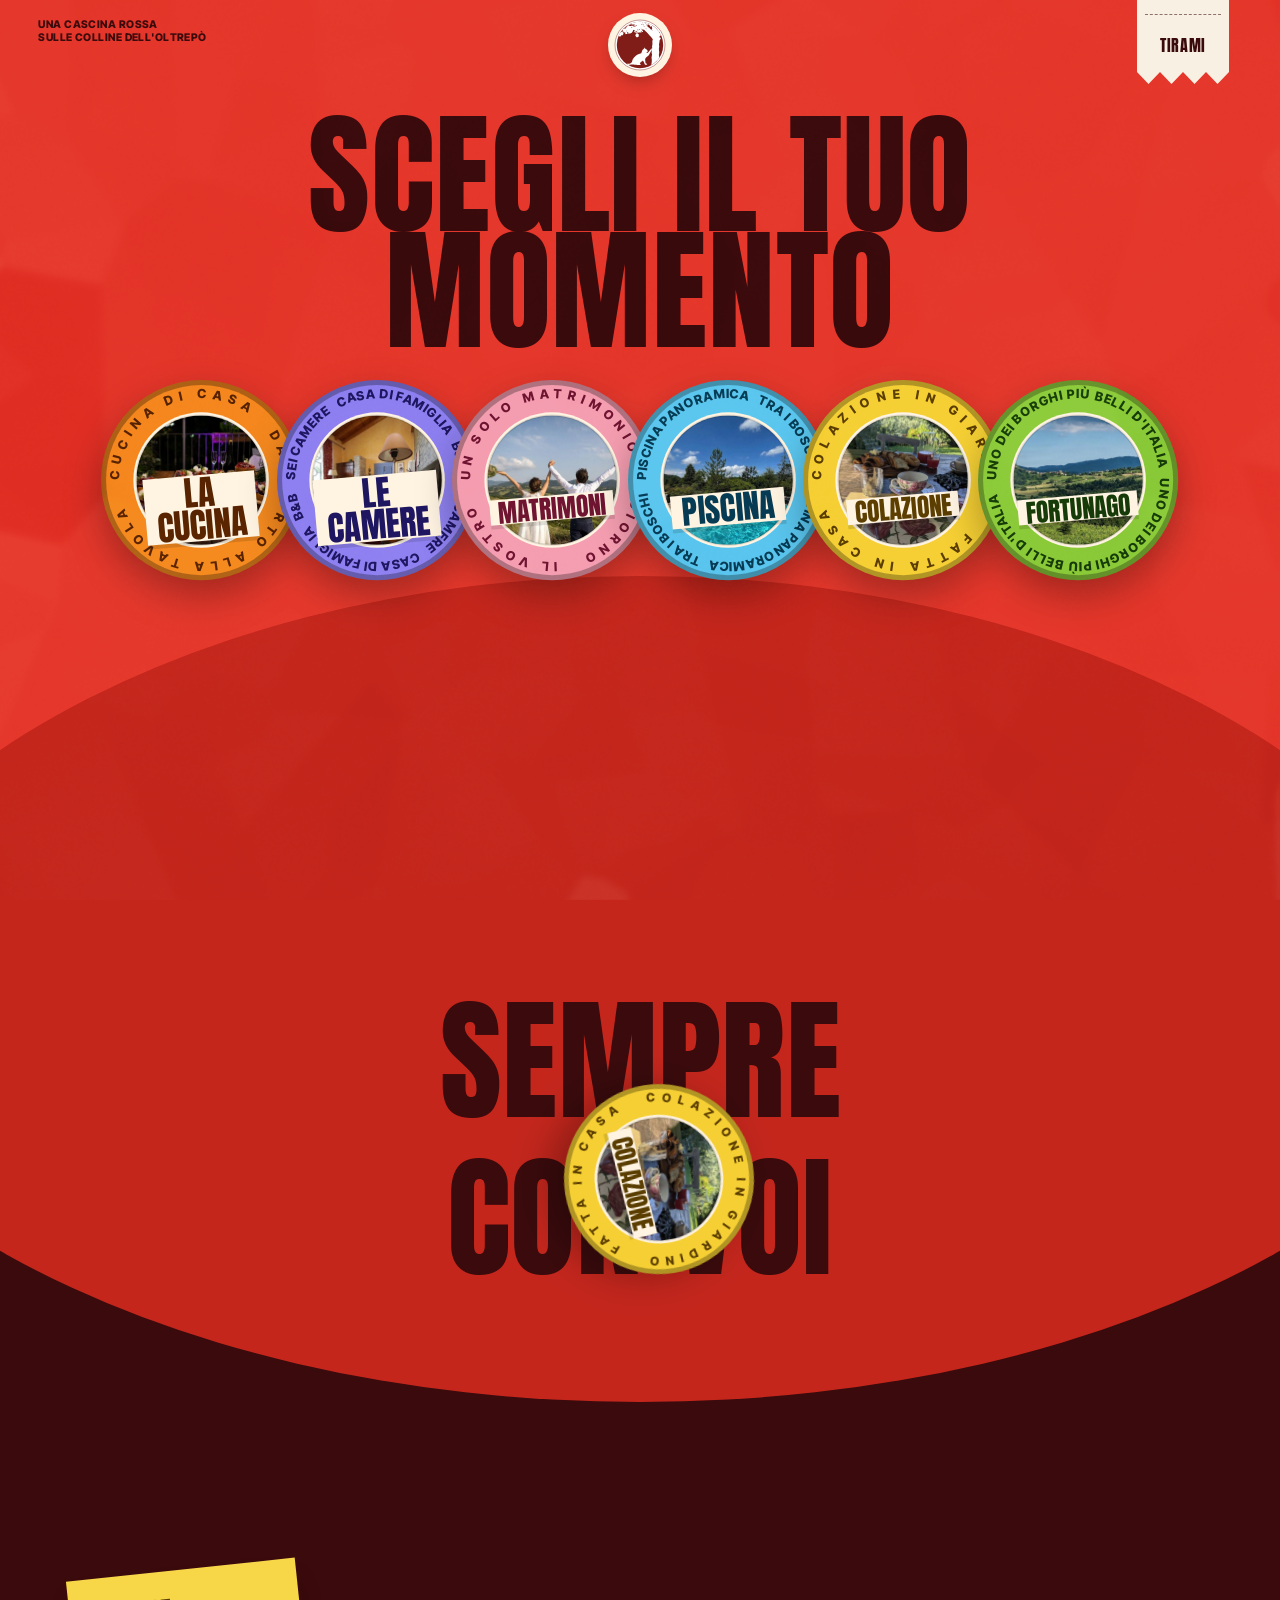
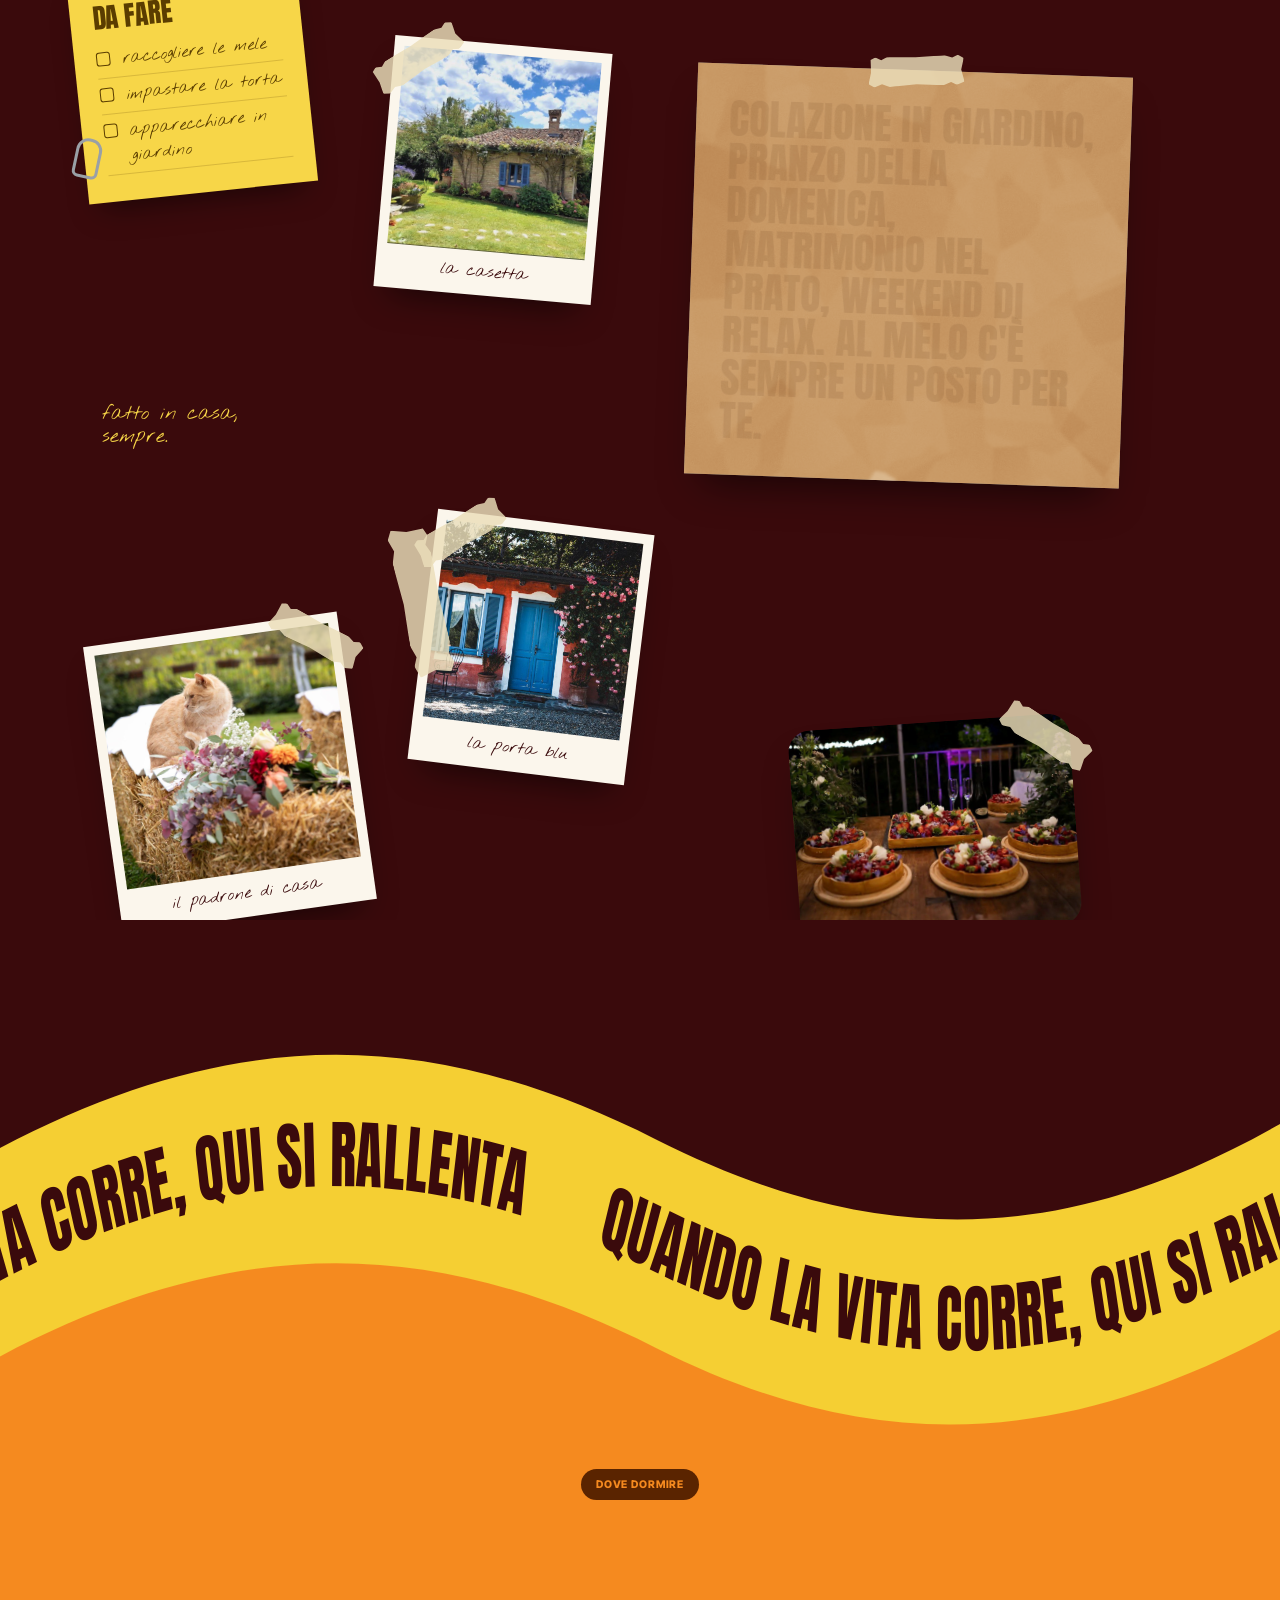
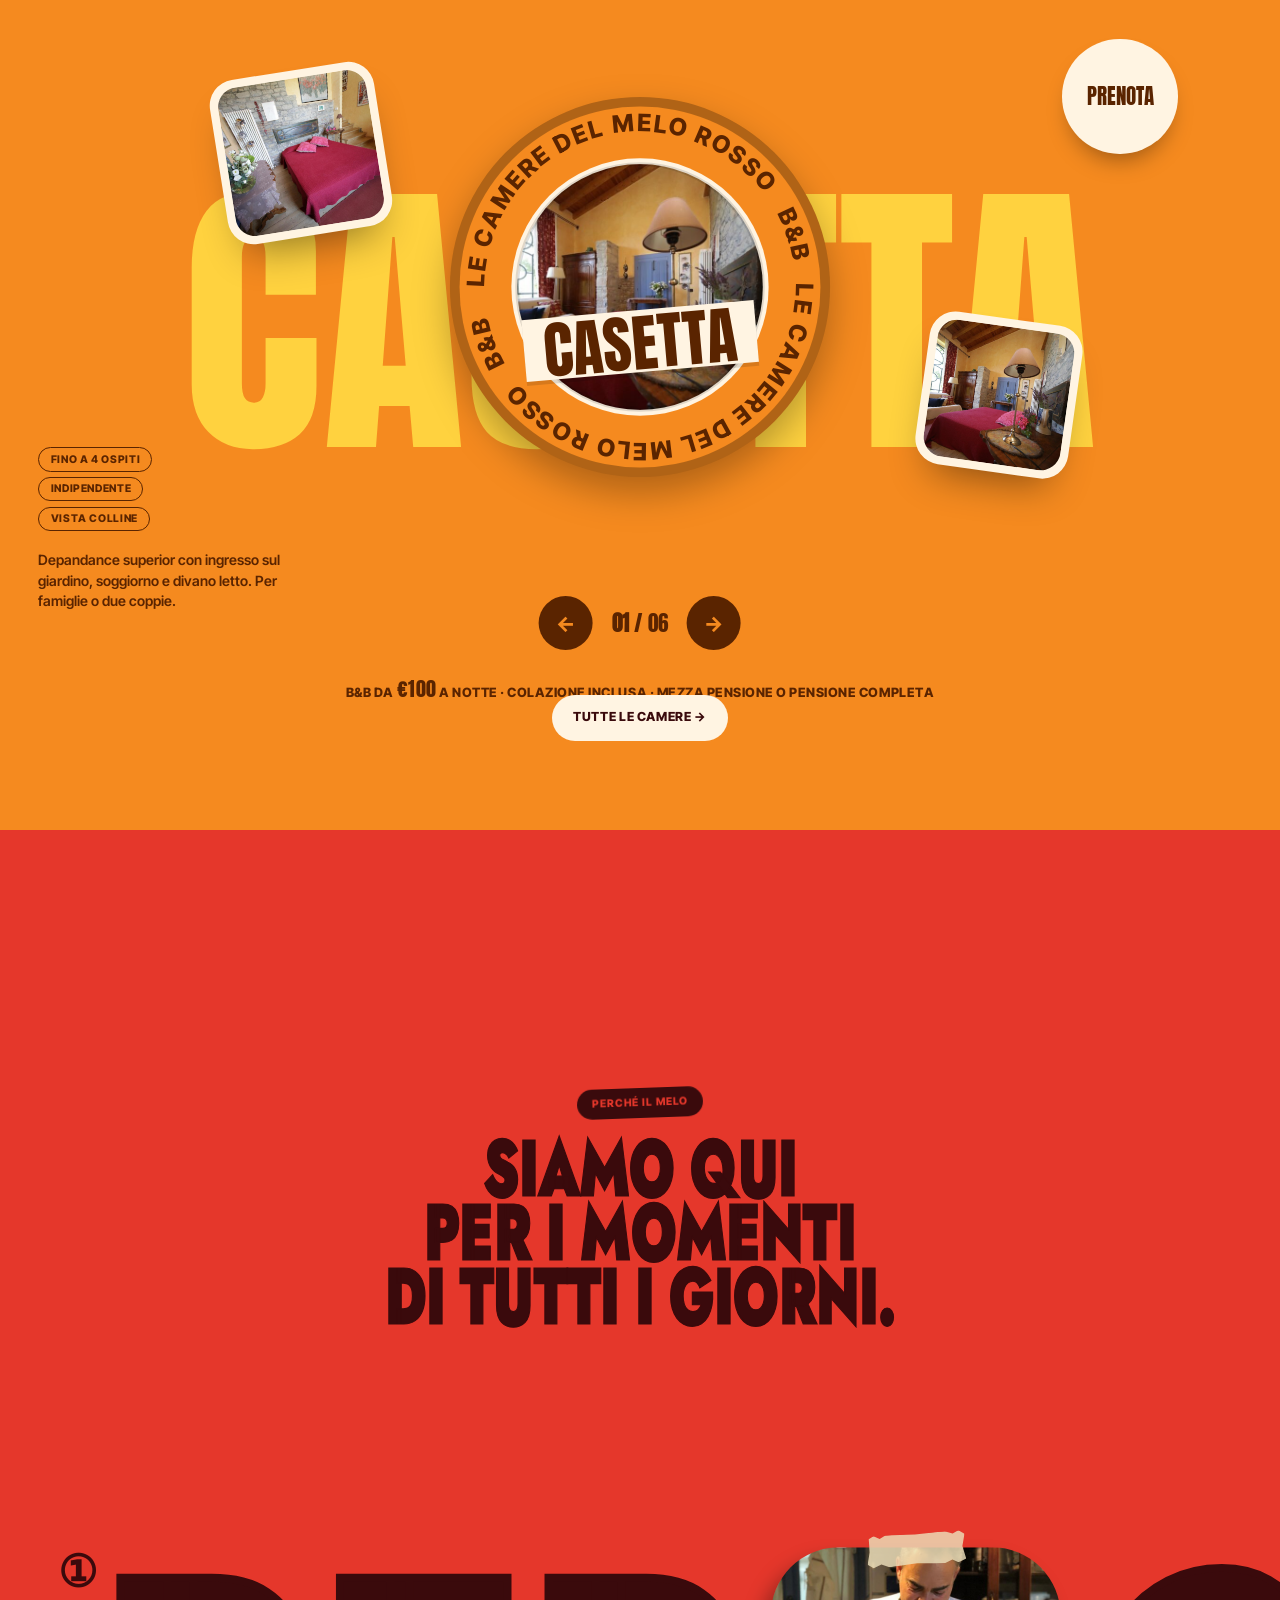
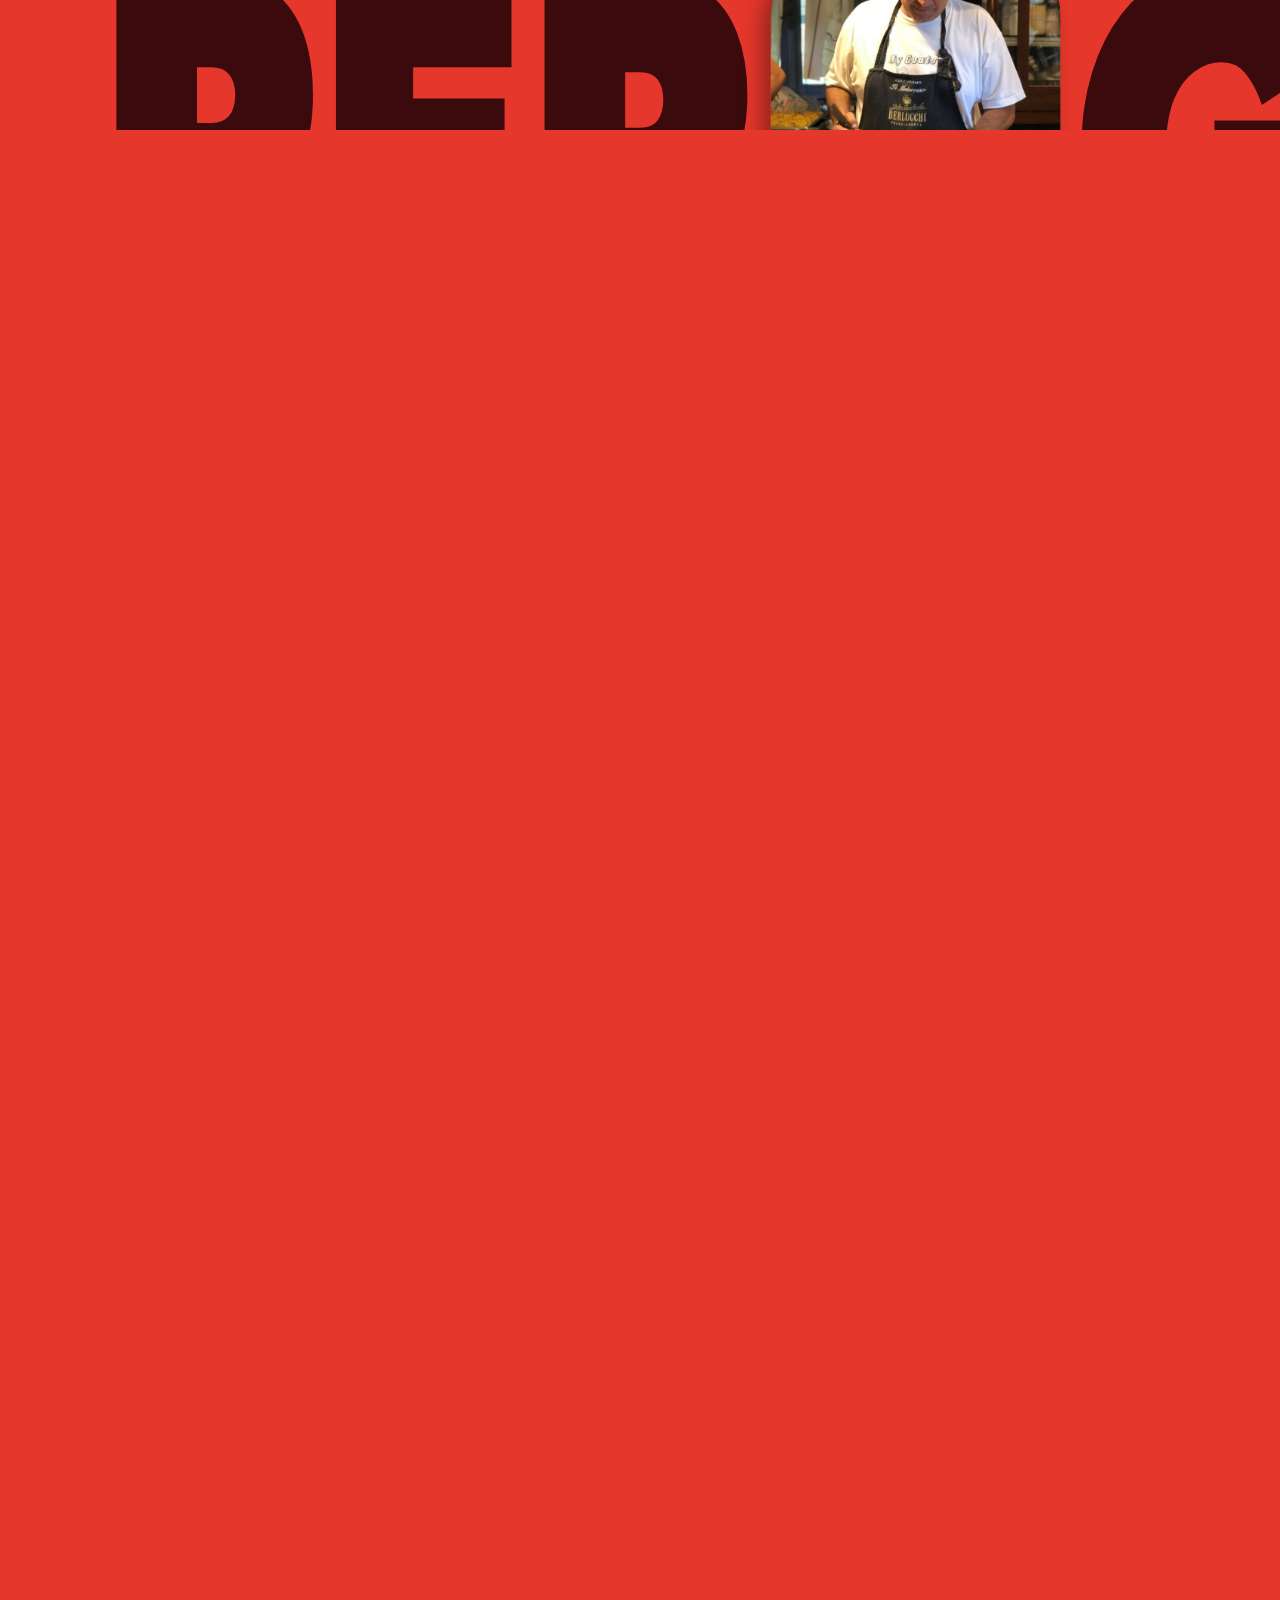
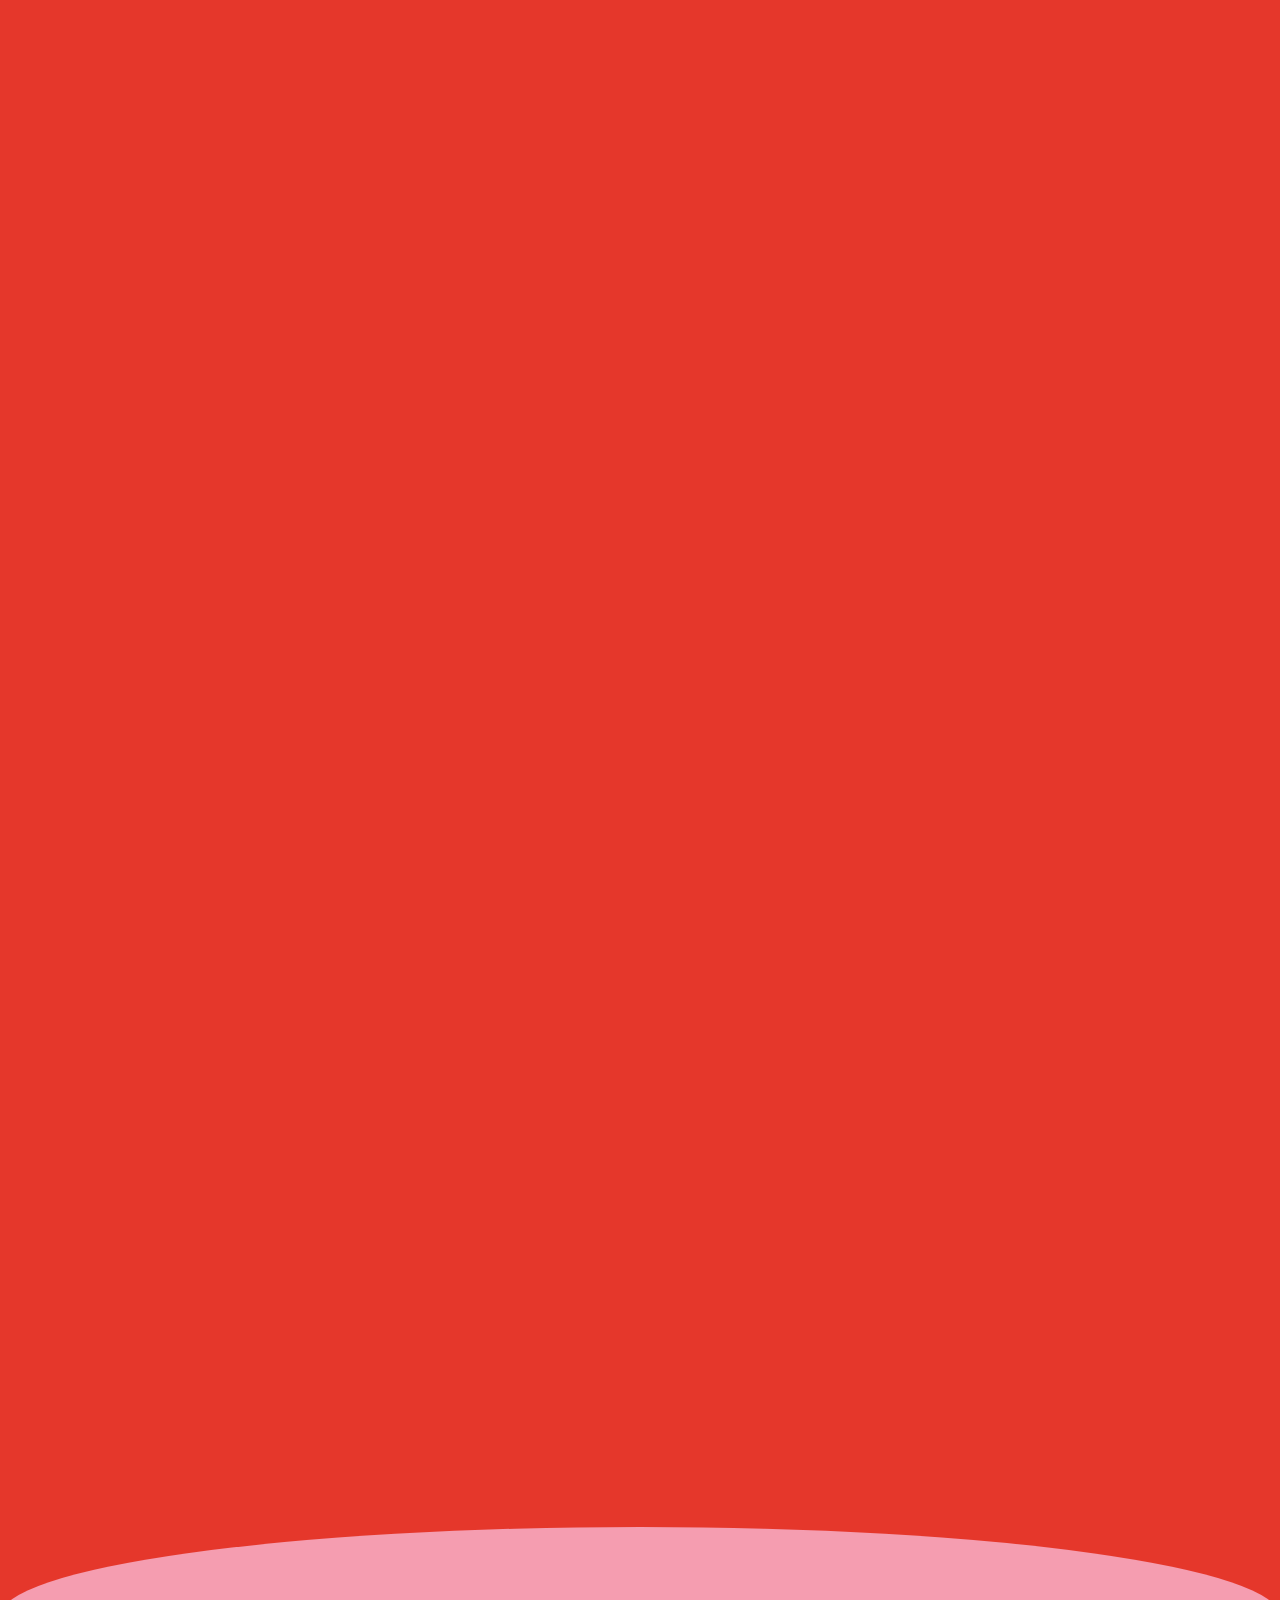
==== index.html @ 5bf5ba36 "Prenota: solo la scritta al centro e non più coperto; manina e freccia come Sweet Tape; menu che non" ====
<!doctype html>
<html lang="it">
<head>
  <meta charset="utf-8">
  <meta name="viewport" content="width=device-width, initial-scale=1">
  <!-- arrivo da un cambio pagina: la pagina nasce già coperta dagli archi colorati,
       così la transizione continua senza stacchi di colore -->
  <script>try{if(sessionStorage.getItem("meloArc")){sessionStorage.removeItem("meloArc");var d=document.documentElement;d.classList.add("is-arriving");d.style.setProperty("--arcY",(-innerHeight*1.45)+"px")}}catch(e){}</script>
  <title>Il Melo Rosso — Agriturismo a Fortunago · Oltrepò Pavese</title>
  <meta name="description" content="Agriturismo il Melo Rosso a Fortunago, uno dei Borghi più belli d'Italia: cucina di casa, camere in una vera casa di famiglia, matrimoni nel prato e piscina panoramica sulle colline dell'Oltrepò Pavese.">
  <meta name="theme-color" content="#E5372B">
  <meta property="og:title" content="Il Melo Rosso — Scegli il tuo momento">
  <meta property="og:description" content="Cucina, camere, matrimoni e piscina sulle colline dell'Oltrepò Pavese.">
  <meta property="og:image" content="assets/img/nuove/copertina.jpg">
  <link rel="icon" type="image/png" href="assets/img/site/logo.png">
  <link rel="preload" href="assets/fonts/melo-cond.woff2" as="font" type="font/woff2" crossorigin>
  <link rel="preconnect" href="https://fonts.googleapis.com">
  <link rel="preconnect" href="https://fonts.gstatic.com" crossorigin>
  <link rel="stylesheet" href="https://fonts.googleapis.com/css2?family=Anton&family=Inter+Tight:wght@400;500;600;700;800&family=Nothing+You+Could+Do&display=swap">
  <link rel="stylesheet" href="css/style.css?v=202611210837">
</head>
<body class="is-loading">

<!-- ============ LOADER / TRANSITION ARCS ============ -->
<div class="loader" aria-hidden="true">
  <svg class="loader__logo" viewBox="0 0 300 300" aria-hidden="true">
    <defs><clipPath id="lgGrow"><circle class="lg-grow" cx="222" cy="252" r="0"/></clipPath><clipPath id="lgDisc"><circle cx="150" cy="150" r="120"/></clipPath></defs>
    <circle class="lg-base" cx="150" cy="150" r="130.5" fill="#fff"/>
    <circle class="lg-ring" cx="150" cy="150" r="129.35" fill="none" stroke="#811D18" stroke-width="2.30"/>
    <circle class="lg-disc" cx="150" cy="150" r="120" fill="#811D18"/>
    <g clip-path="url(#lgGrow)"><path class="lg-tree" fill="#fff" d="M209.50,249.33C209.50,245.62 209.53,244.68 209.69,244.25C209.79,243.96 209.94,243.21 210.01,242.58C210.09,241.95 210.23,241.21 210.33,240.94C210.84,239.50 210.90,238.77 210.96,231.88C210.99,228.03 210.97,224.28 210.89,223.06C210.77,221.01 210.75,220.88 210.19,219.25L209.61,217.56L209.74,216.44C209.82,215.82 209.93,214.41 210.00,213.31C210.14,211.04 210.25,210.46 210.61,210.08C210.98,209.68 211.12,208.88 211.12,207.02C211.12,205.40 211.14,205.32 211.49,204.70C211.90,203.97 212.12,203.04 212.12,202.07C212.12,201.70 212.21,200.96 212.31,200.42C212.55,199.20 212.55,198.59 212.33,198.15C212.24,197.96 212.09,197.50 212.00,197.12C211.92,196.75 211.71,196.22 211.54,195.96C211.29,195.56 211.22,195.24 211.11,193.99C210.99,192.40 210.92,192.14 210.47,191.58C210.21,191.26 210.18,191.08 210.15,189.46C210.12,188.05 210.16,187.62 210.31,187.38C211.06,186.12 211.06,186.16 211.13,182.75C211.19,180.00 211.23,179.50 211.43,179.11C211.75,178.48 211.63,178.25 211.00,178.25C210.49,178.25 210.46,178.27 209.76,179.12L209.51,179.44L209.51,174.06C209.51,167.95 209.38,168.65 210.67,167.49C211.24,166.98 211.31,166.95 211.93,166.97C212.42,167.00 212.67,166.94 212.88,166.77L213.16,166.54L213.01,164.01C212.89,161.82 212.82,161.37 212.55,160.65C212.32,160.05 212.21,159.47 212.16,158.62C212.10,157.51 212.12,157.38 212.49,156.47C212.80,155.71 212.92,155.15 213.06,153.72C213.31,151.41 213.45,150.53 213.67,150.00C213.77,149.76 213.88,149.06 213.93,148.44C213.98,147.82 214.12,146.65 214.26,145.83C214.55,144.06 214.56,143.67 214.31,143.08C214.16,142.72 214.12,141.96 214.12,139.16C214.12,137.26 214.06,134.78 213.99,133.66C213.86,131.78 213.87,131.47 214.13,129.65C214.28,128.57 214.51,127.43 214.63,127.12C214.75,126.82 214.88,126.25 214.93,125.88C215.03,125.07 215.16,124.60 215.59,123.51C215.80,122.96 215.92,122.36 215.97,121.56C216.05,120.17 215.95,119.57 215.59,119.22C215.44,119.08 215.17,118.72 215.00,118.43C214.83,118.15 214.42,117.52 214.09,117.05C213.76,116.58 213.36,115.99 213.20,115.75C213.03,115.51 212.72,115.12 212.50,114.88C212.28,114.63 211.98,114.26 211.83,114.04C210.88,112.64 210.37,112.02 209.26,110.88C208.57,110.17 208.00,109.55 208.00,109.49C208.00,109.43 207.59,108.97 207.09,108.47C206.58,107.97 205.67,107.00 205.06,106.31C204.46,105.62 203.74,104.84 203.48,104.57C203.22,104.31 203.00,104.04 203.00,103.98C203.00,103.92 202.58,103.44 202.06,102.91C201.55,102.38 201.12,101.90 201.12,101.84C201.12,101.77 200.67,101.27 200.11,100.72C199.55,100.16 198.81,99.40 198.48,99.01C197.76,98.19 195.95,96.28 193.07,93.30C191.93,92.13 191.00,91.10 191.00,91.01C191.00,90.93 189.88,89.73 188.50,88.35C187.12,86.97 186.00,85.79 186.00,85.73C186.00,85.66 184.43,84.03 182.50,82.11C180.57,80.18 179.00,78.56 179.00,78.50C179.00,78.41 172.25,71.64 171.03,70.51C170.52,70.03 170.37,70.03 169.86,70.49C168.91,71.36 167.06,71.33 165.44,70.40C165.13,70.23 164.74,70.19 163.31,70.19C161.70,70.19 161.45,70.22 160.38,70.56C159.01,71.00 158.77,71.24 159.00,71.93C159.08,72.17 159.31,72.51 159.53,72.69C159.74,72.87 160.24,73.39 160.65,73.85C161.45,74.75 162.84,76.29 163.41,76.90C163.60,77.11 163.87,77.49 164.00,77.74C164.13,78.00 164.33,78.28 164.45,78.38C164.57,78.48 164.80,78.86 164.96,79.23C165.13,79.60 165.41,80.10 165.60,80.35C165.89,80.73 165.94,80.91 165.94,81.64C165.94,82.79 165.85,82.86 164.37,82.92C163.56,82.96 162.97,83.06 162.50,83.24C162.12,83.38 161.73,83.50 161.62,83.50C161.30,83.50 159.94,82.02 159.06,80.72C158.89,80.47 158.62,80.17 158.45,80.06C158.29,79.95 158.08,79.70 158.00,79.50C157.92,79.30 157.67,79.02 157.46,78.88C157.24,78.75 156.90,78.50 156.71,78.35C156.24,77.96 154.42,77.85 154.08,78.18C153.97,78.30 153.88,78.47 153.88,78.56C153.88,78.83 155.20,79.85 155.77,80.02C156.04,80.10 156.39,80.30 156.54,80.47C156.69,80.63 157.01,80.87 157.26,81.00C157.75,81.26 158.18,82.02 158.10,82.51C158.06,82.79 157.96,82.87 157.00,83.32C156.44,83.58 154.79,83.57 153.75,83.30C152.69,83.03 150.69,83.00 150.44,83.26C150.15,83.55 150.30,83.76 151.10,84.23C151.83,84.66 152.36,84.80 155.00,85.24C157.65,85.68 158.75,86.28 158.75,87.29C158.75,87.57 158.67,87.67 158.32,87.82C157.70,88.08 157.31,88.05 155.46,87.61C154.55,87.40 153.15,87.15 152.35,87.06C151.54,86.97 150.75,86.82 150.58,86.73C150.42,86.64 150.11,86.46 149.90,86.35C149.69,86.23 148.99,86.04 148.35,85.93C147.71,85.82 147.15,85.70 147.09,85.67C147.04,85.64 147.00,85.25 147.00,84.81L147.00,84.00L139.31,84.00L131.63,84.00L131.84,83.74C131.96,83.60 132.24,83.31 132.47,83.10C132.69,82.88 132.93,82.51 133.01,82.26C133.09,82.01 133.35,81.56 133.58,81.26C133.81,80.96 134.00,80.65 134.00,80.57C134.00,80.32 136.22,78.14 136.67,77.95C137.12,77.76 137.35,77.33 137.20,76.94C137.04,76.52 135.82,76.84 135.06,77.51C134.86,77.69 134.43,77.93 134.11,78.05C133.79,78.16 133.43,78.37 133.31,78.51C133.18,78.64 132.79,78.84 132.43,78.95C132.06,79.05 131.56,79.30 131.30,79.51C131.05,79.71 130.83,79.88 130.82,79.88C130.37,79.88 129.15,80.25 128.54,80.57C128.09,80.81 127.60,81.00 127.44,81.00C127.28,81.00 126.79,81.19 126.35,81.42C125.91,81.66 125.24,81.91 124.87,81.99C124.49,82.07 123.94,82.30 123.65,82.50C123.35,82.70 122.81,82.92 122.44,83.00C122.07,83.08 121.56,83.28 121.31,83.45C120.66,83.89 120.22,83.85 119.76,83.29C118.88,82.22 118.73,80.31 119.52,80.06C119.64,80.02 119.86,79.83 120.00,79.63C120.24,79.28 122.61,78.00 123.01,78.00C123.11,78.00 123.50,77.81 123.88,77.57C124.26,77.34 124.73,77.04 124.94,76.92C125.46,76.59 125.48,76.23 125.00,75.83C124.70,75.58 124.47,75.50 124.04,75.50C123.23,75.50 121.65,74.92 121.09,74.42C120.84,74.19 120.55,74.00 120.46,74.00C120.36,74.00 120.05,73.83 119.75,73.61C119.36,73.33 118.96,73.18 118.26,73.06C117.12,72.86 116.82,72.75 116.26,72.32C116.02,72.15 115.75,72.00 115.67,72.00C115.58,72.00 115.32,71.83 115.08,71.62C114.85,71.42 114.54,71.25 114.41,71.25C113.66,71.25 113.75,72.36 114.53,72.86C115.18,73.28 115.15,73.81 114.45,74.22C114.11,74.41 113.24,76.38 113.05,77.39C112.91,78.14 112.75,78.57 112.43,79.03C112.19,79.37 112.00,79.73 112.00,79.82C112.00,79.91 111.81,80.23 111.58,80.53C111.35,80.84 111.09,81.30 111.00,81.57C110.91,81.84 110.72,82.23 110.57,82.44C110.41,82.64 110.18,83.07 110.04,83.38C109.81,83.89 107.86,86.00 107.61,86.00C107.56,86.00 107.26,86.23 106.94,86.50C106.62,86.78 106.31,87.00 106.25,87.00C106.18,87.00 105.95,87.16 105.72,87.36C105.50,87.56 105.06,87.84 104.75,88.00C104.44,88.15 104.07,88.39 103.92,88.52C103.77,88.66 103.32,88.93 102.92,89.14C102.52,89.35 101.98,89.63 101.72,89.77C101.07,90.11 99.28,90.21 97.24,90.00C96.03,89.88 94.96,89.86 92.89,89.95L90.15,90.06L89.59,90.47C89.28,90.69 88.96,90.87 88.88,90.87C88.81,90.88 88.43,90.99 88.04,91.12C87.42,91.34 87.30,91.35 86.92,91.19C86.40,90.97 86.38,90.69 86.84,89.90C87.15,89.34 87.44,88.99 88.32,88.08C88.52,87.86 88.84,87.43 89.02,87.12C89.20,86.82 89.50,86.43 89.68,86.26C90.06,85.90 90.11,85.26 89.78,84.98C89.42,84.67 88.00,84.35 86.75,84.29C84.83,84.20 84.57,84.10 83.56,83.05C82.73,82.18 82.64,82.12 81.58,81.79L80.47,81.45L79.89,81.76C79.49,81.97 79.30,82.15 79.27,82.36C79.21,82.78 79.33,82.85 80.31,82.99C80.85,83.07 81.29,83.21 81.49,83.37C81.67,83.51 82.02,83.77 82.28,83.94C82.54,84.11 82.85,84.46 82.98,84.72C83.12,84.98 83.34,85.29 83.48,85.42C83.61,85.54 83.80,85.82 83.88,86.04C83.97,86.26 84.23,86.88 84.47,87.42C84.87,88.34 84.90,88.48 84.85,89.40C84.80,90.16 84.73,90.46 84.52,90.72C84.37,90.91 84.16,91.26 84.06,91.50C83.76,92.18 83.14,92.74 82.25,93.16C81.51,93.51 81.34,93.54 80.31,93.51C79.55,93.49 78.82,93.57 78.06,93.73C76.27,94.13 75.44,94.19 75.07,93.95C74.69,93.71 74.21,92.26 74.00,90.77C73.93,90.21 73.78,89.48 73.68,89.16C73.43,88.30 73.43,86.54 73.69,86.03C74.12,85.18 74.04,83.73 73.55,83.54C73.30,83.44 71.27,84.20 70.91,84.53C70.77,84.67 70.28,84.87 69.85,84.99C69.07,85.20 68.36,85.63 67.37,86.48C66.61,87.13 65.37,87.34 65.12,86.86C64.93,86.52 65.07,86.04 65.37,85.94C65.51,85.89 65.90,85.64 66.25,85.36C66.98,84.78 67.07,84.36 66.56,83.88C66.16,83.50 66.13,82.60 66.50,82.12C67.46,80.90 65.18,80.38 63.76,81.50C63.51,81.70 63.07,81.92 62.77,82.00C62.10,82.17 60.75,83.18 60.75,83.50C60.75,83.98 61.07,84.46 62.06,85.46C63.97,87.40 63.97,87.41 64.08,88.53C64.12,88.96 64.23,89.71 64.32,90.20C64.47,90.97 64.47,91.18 64.32,91.70C64.22,92.04 64.08,92.64 64.01,93.05C63.93,93.48 63.75,93.96 63.56,94.21C63.38,94.44 63.14,94.84 63.03,95.09C62.78,95.63 60.73,97.75 60.18,98.04C59.98,98.14 59.62,98.43 59.38,98.68C58.97,99.10 58.94,99.20 58.93,99.96C58.91,100.82 58.73,101.13 58.26,101.12C57.77,101.11 56.94,100.84 56.47,100.53C55.98,100.20 55.87,100.19 54.18,100.14L52.40,100.10L51.89,100.56C51.24,101.15 51.08,101.73 51.16,103.08C51.20,103.78 51.31,104.27 51.50,104.65C51.87,105.40 51.80,105.72 51.15,106.18C50.63,106.54 50.60,106.55 50.27,106.35C49.72,106.01 48.18,105.27 47.86,105.19C47.69,105.15 47.39,105.18 47.18,105.27C46.98,105.35 46.19,105.47 45.44,105.52C44.68,105.57 43.73,105.65 43.31,105.69C42.59,105.77 42.54,105.76 41.80,105.27C41.39,104.99 40.98,104.62 40.90,104.44C40.78,104.18 40.67,104.12 40.28,104.12C40.02,104.12 39.67,104.22 39.51,104.34C39.27,104.50 39.22,104.50 39.28,104.37C40.36,101.65 43.21,95.69 44.99,92.45C49.18,84.82 54.15,77.73 60.21,70.76C62.25,68.41 68.41,62.25 70.76,60.21C86.97,46.11 105.45,36.91 126.00,32.69C159.39,25.83 194.53,33.69 221.69,54.10C226.78,57.92 229.94,60.68 234.63,65.37C239.29,70.03 242.09,73.24 245.80,78.19C247.45,80.38 250.22,84.37 249.41,83.38C248.49,82.25 248.54,82.29 248.29,82.54C248.11,82.71 248.06,82.96 248.06,83.66C248.06,84.86 248.19,85.41 248.59,85.88C248.85,86.20 248.93,86.47 249.03,87.35C249.19,88.84 249.23,89.00 249.44,89.08C249.78,89.21 250.39,88.84 250.89,88.22C251.45,87.50 251.51,87.00 251.13,86.16C251.00,85.86 250.91,85.62 250.94,85.62C251.01,85.62 252.85,88.63 254.00,90.62C255.16,92.66 257.44,97.04 258.31,98.94L258.89,100.19L258.34,99.59C258.04,99.27 257.70,99.00 257.58,99.00C257.38,99.00 252.00,104.30 252.00,104.50C252.00,104.55 251.83,104.76 251.63,104.96C251.38,105.20 251.14,105.68 250.88,106.47C250.51,107.61 250.51,107.64 250.64,108.97C250.80,110.56 250.90,110.85 251.28,110.92C251.43,110.95 251.92,111.04 252.36,111.11C252.85,111.19 253.35,111.37 253.64,111.57C253.92,111.77 254.55,112.00 255.21,112.14C256.26,112.38 257.42,112.91 257.75,113.32C257.96,113.57 257.84,114.52 257.50,115.28C257.36,115.61 257.16,116.31 257.06,116.83C256.92,117.52 256.78,117.89 256.52,118.18C256.33,118.40 256.10,118.77 256.00,119.01C255.91,119.24 255.64,119.65 255.42,119.91C255.19,120.16 255.00,120.46 255.00,120.55C255.00,120.65 254.80,121.00 254.55,121.32C254.30,121.65 254.02,122.09 253.93,122.30C253.84,122.52 253.65,122.80 253.50,122.94C253.35,123.08 253.09,123.45 252.93,123.77C252.76,124.09 252.57,124.39 252.50,124.44C252.43,124.48 252.20,124.85 252.00,125.26C251.79,125.67 251.57,126.00 251.50,126.00C251.44,126.00 251.28,126.18 251.16,126.41C250.97,126.76 250.93,127.31 250.88,130.81C250.84,133.01 250.76,134.89 250.70,134.99C250.64,135.09 250.54,135.54 250.49,135.99C250.37,137.04 249.84,138.94 249.59,139.22C249.28,139.57 249.13,140.36 249.12,141.56C249.12,143.11 248.95,144.12 248.57,144.96C248.06,146.07 247.93,147.23 248.17,148.61C248.28,149.23 248.45,149.91 248.55,150.11C248.92,150.81 249.02,152.11 249.09,156.70C249.17,161.96 249.07,163.38 248.55,164.39C248.06,165.37 247.97,166.69 248.02,172.88L248.06,178.44L248.49,179.31C248.90,180.13 248.93,180.28 249.02,181.93C249.07,182.90 249.11,184.55 249.12,185.60C249.12,187.00 249.18,187.63 249.31,187.96C249.53,188.48 249.56,190.40 249.37,191.19C249.30,191.46 249.20,192.40 249.13,193.28C249.03,194.78 248.99,194.92 248.57,195.68C248.24,196.28 248.09,196.72 248.00,197.46C247.93,198.00 247.78,198.67 247.68,198.96C247.50,199.43 247.50,199.55 247.68,200.14C247.80,200.53 247.93,201.74 248.00,203.09C248.13,205.43 248.25,206.27 248.55,206.86C248.86,207.47 249.02,208.55 249.11,210.75C249.19,212.62 249.24,213.01 249.47,213.45C249.62,213.74 249.83,214.35 249.95,214.81L250.16,215.64L248.92,217.48C244.86,223.49 240.30,228.97 234.63,234.63C228.57,240.70 223.12,245.17 216.31,249.69C213.78,251.36 209.73,253.88 209.56,253.88C209.53,253.88 209.50,251.83 209.50,249.33ZM269.29,142.12C269.14,141.32 268.92,137.00 269.04,137.12C269.12,137.22 269.53,142.28 269.48,142.64C269.45,142.82 269.38,142.61 269.29,142.12ZM30.58,141.25C30.70,139.39 30.97,137.00 30.98,137.62C31.01,138.70 30.77,141.81 30.64,142.12C30.54,142.36 30.52,142.14 30.58,141.25ZM122.50,88.01C122.25,87.96 121.99,87.88 121.90,87.83C121.39,87.51 122.28,86.19 123.11,86.06C123.36,86.01 123.66,85.95 123.78,85.92C123.98,85.86 124.00,85.97 124.00,86.99L124.00,88.12L123.47,88.11C123.18,88.10 122.74,88.06 122.50,88.01ZM52.92,82.49C53.75,81.84 55.90,81.68 57.48,82.15C58.52,82.45 58.69,82.41 59.02,81.76C59.25,81.32 60.18,80.31 61.31,79.28C61.93,78.71 62.04,78.55 62.09,78.07C62.17,77.40 61.96,76.73 61.50,76.21C61.31,75.99 61.06,75.59 60.95,75.31C60.83,75.04 60.63,74.70 60.51,74.56C60.38,74.43 60.16,74.07 60.01,73.78C59.69,73.15 59.31,72.94 58.71,73.05C58.40,73.11 58.19,73.25 58.01,73.54C57.87,73.76 57.55,74.19 57.31,74.50C57.07,74.81 56.66,75.33 56.40,75.67C56.15,76.00 55.73,76.51 55.47,76.80C55.21,77.10 55.00,77.39 55.00,77.46C55.00,77.52 54.83,77.74 54.61,77.95C54.40,78.15 54.10,78.57 53.94,78.88C53.78,79.20 53.55,79.53 53.44,79.62C53.32,79.72 53.12,80.02 52.97,80.30C52.83,80.58 52.63,80.86 52.53,80.92C52.29,81.06 51.72,82.36 51.80,82.58C51.90,82.84 52.55,82.78 52.92,82.49ZM213.88,76.43C214.06,75.95 214.02,74.43 213.82,73.93C213.65,73.53 213.60,73.50 213.07,73.50C212.01,73.50 210.68,72.80 209.92,71.85C208.94,70.63 208.91,70.56 209.12,70.18C209.40,69.70 210.60,69.25 211.81,69.16C213.18,69.07 213.54,68.70 213.06,67.88C212.95,67.68 212.88,67.19 212.88,66.53C212.88,65.90 212.80,65.32 212.69,65.04C212.58,64.80 212.50,64.36 212.50,64.08C212.50,63.79 212.42,63.12 212.31,62.58C212.21,62.04 212.12,61.12 212.12,60.52C212.12,59.19 211.91,57.38 211.68,56.72C211.57,56.41 211.50,55.71 211.50,54.90C211.50,53.85 211.46,53.54 211.29,53.35C211.04,53.08 210.33,53.05 209.73,53.30C209.50,53.39 208.69,53.60 207.94,53.76C206.67,54.02 206.53,54.08 206.12,54.51C205.55,55.13 204.35,55.64 203.83,55.49C203.38,55.36 202.52,54.78 202.38,54.51C202.32,54.40 202.21,53.90 202.14,53.39C201.98,52.35 201.85,52.06 201.50,51.87C201.36,51.80 201.16,51.53 201.06,51.28C200.95,51.02 200.70,50.64 200.51,50.44C200.31,50.23 200.03,49.82 199.89,49.53C199.74,49.24 199.57,49.00 199.50,49.00C199.43,49.00 199.24,48.73 199.07,48.40C198.91,48.07 198.68,47.72 198.56,47.62C198.45,47.53 198.19,47.13 197.99,46.73C197.79,46.33 197.57,46.00 197.51,46.00C197.44,46.00 197.27,45.78 197.11,45.51C196.81,44.97 196.41,44.76 195.14,44.44C194.75,44.34 194.04,44.12 193.56,43.94C192.11,43.39 192.11,43.39 191.19,43.63C189.80,43.99 189.39,44.22 189.26,44.72C189.13,45.17 189.27,45.75 189.49,45.75C189.56,45.75 189.72,45.64 189.85,45.50C190.18,45.15 190.77,45.00 191.84,45.00C193.02,45.00 193.55,45.24 193.81,45.91C193.99,46.35 193.99,46.44 193.83,46.68C193.66,46.94 193.51,46.97 192.38,47.03C191.22,47.08 191.08,47.12 190.59,47.47C190.30,47.68 189.83,47.91 189.56,47.99C189.29,48.06 188.79,48.32 188.45,48.56C187.77,49.04 187.46,49.09 186.80,48.82C186.31,48.61 185.93,47.91 186.06,47.42C186.13,47.11 186.56,46.88 187.05,46.88C187.95,46.88 187.95,46.08 187.05,45.55C186.55,45.26 186.25,44.86 186.25,44.49C186.25,44.43 186.47,44.27 186.73,44.13C187.24,43.88 187.81,43.28 188.04,42.77C188.15,42.52 188.14,42.44 187.94,42.30C187.61,42.06 187.53,42.08 187.15,42.49C186.96,42.69 186.57,42.95 186.28,43.07C185.99,43.18 185.75,43.33 185.75,43.40C185.75,43.46 185.44,43.66 185.06,43.83C184.21,44.22 184.00,44.53 183.91,45.46C183.83,46.34 184.02,47.11 184.44,47.61C184.61,47.81 184.83,48.17 184.93,48.40C185.02,48.62 185.25,48.95 185.43,49.12C185.61,49.28 185.89,49.71 186.05,50.07C186.28,50.58 187.02,51.39 189.52,53.89C191.27,55.63 193.14,57.46 193.69,57.94C194.23,58.42 195.80,59.94 197.18,61.32C198.56,62.71 199.83,63.91 200.00,64.00C200.34,64.18 202.39,66.07 204.83,68.44C205.68,69.26 206.74,70.25 207.19,70.62C207.63,71.00 208.03,71.40 208.06,71.50C208.10,71.61 208.29,71.80 208.50,71.92C208.71,72.04 208.96,72.29 209.05,72.48C209.15,72.67 209.37,72.89 209.55,72.97C209.72,73.05 209.95,73.29 210.06,73.49C210.17,73.70 210.31,73.88 210.38,73.88C210.45,73.88 211.13,74.52 211.91,75.31C212.68,76.09 213.41,76.74 213.53,76.74C213.66,76.75 213.81,76.61 213.88,76.43ZM80.29,75.31C80.79,74.93 80.88,74.80 80.88,74.43C80.88,73.89 80.51,73.63 79.58,73.54C78.60,73.44 78.30,73.54 78.13,74.05C77.94,74.61 78.07,75.06 78.52,75.44C79.06,75.89 79.58,75.85 80.29,75.31ZM140.30,74.92C141.23,74.48 141.02,73.24 139.98,73.06C139.28,72.93 138.94,73.32 139.04,74.15C139.16,75.15 139.45,75.32 140.30,74.92ZM143.85,74.72C144.03,74.54 144.04,74.01 143.88,73.57C143.64,72.94 143.00,73.29 143.00,74.06C143.00,74.74 143.47,75.11 143.85,74.72ZM150.01,70.62C150.25,70.16 150.02,69.39 149.49,68.86C149.22,68.60 149.00,68.33 149.00,68.26C149.00,68.20 148.74,67.93 148.42,67.67C147.71,67.09 147.24,67.06 146.24,67.54C145.85,67.72 145.47,67.88 145.39,67.88C145.15,67.88 144.22,68.79 144.04,69.21C143.95,69.44 143.88,69.84 143.88,70.11C143.88,70.72 144.21,70.90 144.71,70.54C145.44,70.02 145.56,69.99 146.56,70.03C147.45,70.06 147.64,70.11 148.18,70.47C148.94,70.97 149.78,71.04 150.01,70.62ZM157.85,69.85C158.04,69.66 158.05,68.18 157.87,67.66C157.68,67.12 156.21,66.25 155.32,66.16C154.61,66.09 154.12,66.26 154.12,66.58C154.12,66.93 154.67,67.76 155.06,68.00C155.27,68.13 155.82,68.63 156.29,69.12C157.15,70.00 157.52,70.18 157.85,69.85ZM139.48,69.70C140.37,69.56 140.58,69.47 140.95,69.12C141.44,68.63 141.49,68.34 141.10,68.07C140.88,67.91 140.44,67.88 138.97,67.88C136.16,67.88 135.73,68.16 136.84,69.28C137.52,69.96 137.69,69.99 139.48,69.70ZM184.85,68.60C184.88,68.33 184.81,68.22 184.51,68.07C184.30,67.96 184.05,67.71 183.95,67.52C183.85,67.33 183.62,67.11 183.45,67.03C183.27,66.95 183.05,66.73 182.97,66.55C182.89,66.38 182.67,66.15 182.47,66.05C182.27,65.95 182.05,65.72 181.97,65.55C181.89,65.37 181.67,65.15 181.48,65.05C181.29,64.95 181.05,64.71 180.95,64.52C180.85,64.33 180.63,64.11 180.45,64.03C180.28,63.95 180.05,63.73 179.95,63.53C179.85,63.33 179.63,63.11 179.45,63.03C179.28,62.95 179.05,62.72 178.94,62.51C178.73,62.11 178.38,61.95 177.81,62.02C176.96,62.12 177.10,62.32 179.93,65.13C181.42,66.60 182.86,67.92 183.12,68.06C183.39,68.20 183.73,68.47 183.88,68.66C184.25,69.13 184.79,69.10 184.85,68.60ZM76.31,64.59C76.73,64.18 76.87,63.91 76.99,63.38C77.07,62.98 77.29,62.50 77.49,62.24C77.69,61.99 77.92,61.56 77.99,61.29C78.06,61.01 78.27,60.57 78.45,60.31C78.63,60.04 78.90,59.54 79.05,59.20C79.21,58.85 79.43,58.48 79.55,58.38C79.67,58.28 79.88,57.98 80.02,57.71C80.31,57.14 80.45,56.98 82.16,55.25C82.83,54.57 83.49,53.98 83.62,53.94C83.75,53.90 83.94,53.73 84.05,53.56C84.16,53.39 84.43,53.16 84.66,53.05C84.88,52.93 85.22,52.71 85.42,52.54C85.61,52.38 86.02,52.19 86.32,52.11C86.61,52.04 86.96,51.87 87.07,51.74C87.28,51.51 87.28,51.49 87.06,51.25C86.88,51.05 86.68,51.00 86.05,51.00C85.36,51.00 85.21,51.05 84.85,51.36C84.62,51.55 84.24,51.82 84.00,51.94C83.76,52.06 83.38,52.32 83.16,52.51C82.94,52.71 82.54,52.92 82.27,53.00C82.00,53.07 81.58,53.29 81.32,53.49C81.07,53.69 80.70,53.89 80.51,53.94C80.31,53.98 79.94,54.21 79.67,54.44C79.41,54.68 78.99,54.94 78.75,55.02C78.51,55.09 78.00,55.32 77.62,55.52C77.25,55.72 76.74,55.95 76.49,56.05C76.13,56.18 76.00,56.33 75.82,56.81C75.60,57.39 75.60,57.41 75.87,58.23C76.03,58.69 76.18,59.41 76.22,59.83C76.28,60.52 76.26,60.61 75.99,60.79C75.55,61.10 75.26,61.05 74.45,60.50C74.05,60.22 73.64,60.00 73.55,60.00C73.46,60.00 73.19,59.91 72.95,59.79C72.54,59.60 72.49,59.60 71.88,59.86C71.46,60.04 70.93,60.45 70.32,61.07C69.81,61.58 69.35,62.00 69.29,62.00C69.23,62.00 68.66,62.51 68.02,63.13C66.77,64.35 66.62,64.70 67.27,64.92C67.54,65.02 67.76,64.96 68.46,64.62C69.75,63.99 71.03,63.95 72.61,64.49C73.89,64.93 74.57,65.09 75.30,65.11C75.71,65.12 75.86,65.05 76.31,64.59ZM109.74,60.88C110.04,60.72 110.62,59.85 110.62,59.57C110.62,59.22 110.10,59.10 108.13,59.01C106.42,58.93 106.11,58.89 105.74,58.65C104.96,58.15 104.47,57.98 103.61,57.91L102.75,57.84L102.75,58.27C102.75,58.74 103.17,59.45 103.97,60.36C104.40,60.84 104.53,60.91 105.19,61.01C106.18,61.14 109.42,61.05 109.74,60.88ZM174.50,56.96C175.03,56.70 174.97,56.27 174.32,55.63L173.75,55.07L172.59,55.06C171.37,55.04 171.09,54.95 170.40,54.36C170.18,54.16 169.84,53.97 169.65,53.93C169.47,53.89 169.13,53.78 168.91,53.68C168.42,53.47 168.39,53.58 168.70,54.36C168.83,54.71 169.01,54.90 169.29,55.01C169.68,55.17 169.95,55.39 170.95,56.39C171.24,56.67 171.65,56.94 171.89,57.00C172.56,57.16 174.16,57.14 174.50,56.96ZM120.97,55.88C121.19,55.74 121.38,55.58 121.38,55.53C121.38,55.34 122.06,55.03 122.77,54.88C123.17,54.80 123.63,54.60 123.83,54.44C124.32,54.01 125.12,53.88 127.10,53.87C128.90,53.87 129.18,53.81 129.11,53.42C129.03,53.04 127.97,52.60 126.83,52.48C125.83,52.38 124.53,52.11 124.26,51.94C124.01,51.79 124.10,51.14 124.41,50.99C124.56,50.91 124.81,50.71 124.95,50.54C125.11,50.35 125.62,50.09 126.26,49.87C127.48,49.44 129.24,49.35 130.04,49.69C130.30,49.80 130.88,49.88 131.40,49.88C131.90,49.88 132.80,49.93 133.40,50.00C134.52,50.13 135.39,50.03 135.67,49.75C135.89,49.53 135.35,49.16 134.57,49.00C134.19,48.92 133.70,48.72 133.48,48.56C133.25,48.39 132.87,48.16 132.62,48.05C132.38,47.94 131.94,47.67 131.64,47.45C131.15,47.10 131.01,47.06 130.20,47.06C129.40,47.06 129.25,47.10 128.89,47.40C128.67,47.59 128.12,47.85 127.67,47.99C127.22,48.12 126.72,48.35 126.56,48.50C126.41,48.65 125.98,48.84 125.61,48.94C125.21,49.05 124.84,49.24 124.69,49.42C124.55,49.59 124.19,49.85 123.88,50.00C123.57,50.16 122.75,50.87 122.00,51.63C120.36,53.30 119.92,53.50 117.91,53.50C116.70,53.50 115.14,53.79 114.47,54.14C114.22,54.28 114.18,54.69 114.41,54.83C114.49,54.89 115.35,54.97 116.31,55.01C118.10,55.08 118.37,55.15 118.94,55.68C119.45,56.16 120.37,56.24 120.97,55.88ZM102.64,51.81C103.34,51.71 103.96,51.59 104.03,51.55C104.62,51.18 105.60,51.09 110.21,51.02L114.97,50.94L115.54,50.53C116.20,50.05 116.99,49.88 118.42,49.87C120.22,49.87 120.73,49.57 120.99,48.36C121.14,47.65 122.16,46.37 122.76,46.12C122.95,46.04 123.20,45.87 123.32,45.74C123.63,45.40 123.38,45.17 122.52,45.00C122.13,44.92 121.53,44.70 121.19,44.52C120.57,44.19 120.54,44.19 117.58,44.15C115.45,44.12 114.49,44.15 114.21,44.26C113.99,44.34 113.45,44.46 113.00,44.51C110.71,44.78 110.59,44.78 109.44,44.51C108.82,44.36 107.83,44.16 107.25,44.06C105.98,43.84 104.85,43.60 103.76,43.31C102.89,43.08 102.23,43.13 101.60,43.45C101.39,43.56 100.79,43.78 100.27,43.94C99.74,44.09 98.98,44.40 98.58,44.61C98.18,44.83 97.74,45.00 97.61,45.00C97.48,45.00 97.14,45.21 96.86,45.46L96.35,45.93L94.75,46.01C93.44,46.07 93.06,46.14 92.67,46.36C92.40,46.51 91.85,46.79 91.44,46.98C90.78,47.29 89.88,48.09 89.88,48.35C89.88,48.61 90.30,48.99 90.66,49.07C90.88,49.11 91.34,49.31 91.69,49.50C92.03,49.69 92.59,49.91 92.94,49.99C93.28,50.07 93.71,50.28 93.90,50.46C94.10,50.65 94.58,50.87 95.14,51.02C95.63,51.15 96.20,51.37 96.38,51.51C96.57,51.64 96.94,51.80 97.21,51.86C98.00,52.05 101.26,52.02 102.64,51.81ZM143.79,50.87C143.98,50.72 144.08,50.54 144.04,50.43C143.92,50.11 143.10,50.01 140.12,49.98C137.15,49.94 136.41,50.03 136.53,50.41C136.65,50.77 137.57,50.92 140.31,51.00C141.82,51.04 143.15,51.09 143.26,51.10C143.38,51.11 143.61,51.01 143.79,50.87ZM169.72,47.85C169.98,47.60 169.89,47.27 169.50,46.98C169.30,46.83 169.09,46.60 169.06,46.48C169.02,46.35 168.84,46.08 168.66,45.87C168.49,45.66 168.20,45.20 168.02,44.84C167.71,44.23 167.65,44.19 167.18,44.15C166.74,44.12 166.58,44.18 166.13,44.56C165.84,44.80 165.53,45.00 165.45,45.00C165.36,45.00 165.13,45.19 164.92,45.42C164.62,45.77 164.42,45.86 163.87,45.94C162.84,46.07 162.49,46.48 163.00,46.94C163.23,47.14 163.50,47.17 165.22,47.18C167.03,47.19 167.23,47.21 167.69,47.47C168.56,47.97 169.44,48.13 169.72,47.85ZM159.54,44.45C159.76,44.29 160.17,44.04 160.45,43.90C160.73,43.76 161.03,43.56 161.11,43.45C161.20,43.35 161.55,43.17 161.89,43.06C162.65,42.81 162.87,42.48 162.47,42.19C162.26,42.05 161.87,42.00 160.88,42.00C160.15,42.00 159.14,41.92 158.62,41.82C157.55,41.61 157.14,41.72 156.95,42.26C156.73,42.90 156.97,43.50 157.73,44.22C158.52,44.98 158.79,45.01 159.54,44.45ZM124.00,43.00C124.26,42.87 124.52,42.69 124.57,42.61C124.71,42.38 124.23,42.11 123.76,42.15C123.22,42.20 123.02,42.49 123.22,42.93C123.40,43.31 123.39,43.31 124.00,43.00ZM180.99,40.03C181.62,39.27 181.89,38.60 181.85,37.92C181.80,37.18 181.49,37.04 181.08,37.56C180.79,37.92 180.15,38.12 179.24,38.12C178.93,38.12 178.57,38.20 178.44,38.30C178.21,38.46 178.21,38.48 178.42,38.77C178.54,38.93 178.75,39.25 178.90,39.48C179.06,39.74 179.40,40.01 179.80,40.19C180.62,40.56 180.55,40.57 180.99,40.03ZM164.44,38.82C164.62,38.69 164.65,38.59 164.56,38.46C164.49,38.37 164.28,38.05 164.09,37.76C163.64,37.09 163.21,37.08 163.15,37.74C163.08,38.44 163.21,38.73 163.66,38.86C164.21,39.02 164.17,39.02 164.44,38.82ZM163.04,33.94C163.02,33.40 162.94,33.11 162.75,32.88C162.61,32.71 162.32,32.30 162.10,31.97C161.66,31.29 161.43,31.22 161.24,31.72C161.07,32.15 161.19,32.78 161.48,33.05C161.61,33.16 161.78,33.48 161.87,33.75C162.09,34.39 162.45,34.77 162.79,34.73C163.04,34.69 163.06,34.62 163.04,33.94Z"/></g>
    <path class="lg-apple" fill="#fff" d="M134.56,109.74C134.29,109.68 133.67,109.66 133.18,109.70C132.38,109.77 132.25,109.75 131.81,109.45C130.53,108.62 130.36,108.46 129.99,107.74C129.79,107.33 129.57,107.00 129.50,107.00C129.43,107.00 129.24,106.73 129.07,106.40C128.91,106.07 128.68,105.72 128.56,105.62C128.45,105.53 128.21,105.17 128.04,104.82C127.87,104.47 127.60,104.05 127.44,103.88C127.28,103.70 127.06,103.25 126.94,102.88C126.81,102.50 126.60,102.02 126.45,101.81C126.06,101.25 126.06,98.73 126.46,97.81C126.61,97.47 126.82,96.81 126.93,96.35C127.25,94.95 128.53,93.32 129.61,92.94C129.90,92.84 130.32,92.61 130.52,92.44C130.87,92.15 130.98,92.12 132.25,92.12C133.49,92.12 133.64,92.10 133.87,91.85C134.01,91.70 134.12,91.51 134.12,91.43C134.12,91.25 135.17,90.36 135.71,90.08C135.92,89.97 136.53,89.39 137.05,88.78C137.57,88.18 138.23,87.44 138.50,87.14C139.04,86.55 139.09,86.42 138.83,86.07C138.67,85.85 138.59,85.85 137.67,85.99C137.13,86.08 136.20,86.31 135.61,86.50C135.01,86.70 134.25,86.89 133.92,86.94C133.31,87.02 132.18,87.21 131.66,87.32C131.51,87.35 131.19,87.55 130.96,87.75C130.58,88.08 130.50,88.11 130.11,87.99C129.65,87.86 129.07,87.90 127.25,88.22C125.87,88.46 125.41,88.46 124.59,88.23L124.00,88.07L124.00,87.00L124.00,85.93L125.15,85.58C125.92,85.35 126.79,85.19 127.81,85.12C129.96,84.95 130.14,84.91 130.81,84.43L131.42,84.00L139.21,84.00L147.00,84.00L147.00,84.80L147.00,85.60L146.34,85.35C145.39,84.98 143.55,84.90 143.11,85.21C141.81,86.10 139.00,88.69 139.00,88.98C139.00,89.05 138.78,89.37 138.50,89.69C137.62,90.70 137.98,91.58 139.44,91.95C139.85,92.06 140.38,92.30 140.62,92.49C140.87,92.68 141.25,92.93 141.47,93.05C141.69,93.16 141.88,93.31 141.88,93.38C141.88,93.45 142.09,93.74 142.35,94.03C142.61,94.32 142.93,94.84 143.06,95.19C143.18,95.53 143.42,96.05 143.59,96.35C144.25,97.48 144.22,101.14 143.54,102.43C143.37,102.77 143.12,103.54 143.00,104.15C142.86,104.86 142.66,105.42 142.45,105.73C142.28,105.98 142.07,106.50 142.00,106.88C141.89,107.48 141.79,107.64 141.18,108.21C140.61,108.75 140.38,108.87 139.90,108.94C139.27,109.02 137.61,109.38 136.50,109.69C135.76,109.89 135.33,109.90 134.56,109.74ZM128.78,91.41C128.45,91.35 128.00,90.81 128.00,90.48C128.00,90.08 128.96,89.16 129.59,88.95C129.91,88.84 130.27,88.66 130.39,88.55C130.61,88.35 130.67,88.36 131.34,88.66C131.74,88.84 132.22,89.02 132.41,89.07C132.86,89.18 133.12,89.57 133.12,90.14C133.12,90.72 132.98,90.83 131.98,90.99C131.53,91.07 130.92,91.21 130.63,91.31C130.12,91.49 129.39,91.53 128.78,91.41Z"/>
    <g clip-path="url(#lgDisc)"><path class="lg-cat" fill="#fff" d="M207.63,254.71C207.76,254.48 207.96,253.82 208.07,253.24C208.17,252.66 208.37,251.85 208.50,251.44C208.66,250.95 208.81,249.83 208.94,248.25C209.12,246.02 209.29,244.88 209.44,244.88C209.47,244.88 209.50,246.92 209.50,249.42L209.50,253.96L209.22,254.10C209.06,254.17 208.59,254.43 208.16,254.68L207.39,255.11L207.63,254.71ZM87.56,252.19C84.78,250.47 81.25,248.10 81.32,247.98C81.36,247.92 81.49,247.88 81.62,247.88C81.75,247.88 82.13,247.76 82.46,247.61C83.69,247.07 84.20,247.00 87.06,246.99C88.58,246.99 91.13,246.94 92.75,246.88C95.45,246.79 95.76,246.75 96.58,246.46C97.07,246.28 97.85,246.07 98.33,246.00C98.92,245.91 99.34,245.75 99.69,245.51C99.97,245.31 100.43,245.09 100.71,245.01C101.00,244.93 101.47,244.67 101.75,244.44C102.04,244.20 102.33,244.00 102.40,244.00C102.46,244.00 102.73,243.80 102.98,243.56C103.63,242.95 108.04,238.52 108.49,238.03C108.92,237.57 109.06,237.01 108.97,236.09C108.88,235.24 109.05,234.32 109.51,233.18C109.71,232.68 109.97,231.80 110.07,231.23C110.18,230.67 110.35,230.03 110.46,229.83C110.56,229.63 110.76,228.88 110.88,228.17C111.12,226.84 111.24,226.50 111.62,226.06C111.74,225.93 111.90,225.64 111.97,225.42C112.04,225.20 112.30,224.73 112.55,224.37C112.80,224.02 113.00,223.65 113.00,223.55C113.00,223.46 113.17,223.19 113.38,222.96C113.58,222.72 113.86,222.28 114.00,221.97C114.13,221.67 114.36,221.31 114.51,221.18C114.66,221.05 114.89,220.72 115.02,220.46C115.15,220.20 115.35,219.96 115.45,219.92C115.55,219.88 115.72,219.69 115.82,219.49C115.91,219.30 116.21,218.89 116.47,218.58C116.94,218.01 117.32,217.48 117.72,216.82C117.84,216.62 118.11,216.26 118.33,216.01C118.54,215.76 118.87,215.31 119.06,215.00C119.25,214.69 119.49,214.39 119.58,214.34C119.67,214.28 119.84,214.06 119.95,213.85C120.18,213.40 126.26,207.34 127.31,206.50C127.70,206.19 128.23,205.76 128.48,205.55C128.73,205.33 129.11,205.07 129.31,204.97C129.52,204.86 129.85,204.60 130.05,204.39C130.26,204.17 130.49,204.00 130.57,204.00C130.65,204.00 130.93,203.83 131.20,203.61C131.47,203.40 131.96,203.09 132.29,202.92C132.62,202.75 132.92,202.53 132.96,202.42C133.00,202.31 133.28,202.12 133.59,201.99C133.89,201.86 134.32,201.61 134.55,201.44C134.77,201.27 135.15,201.06 135.38,200.98C135.61,200.90 136.05,200.64 136.35,200.42C136.65,200.19 136.97,200.00 137.06,200.00C137.15,200.00 137.50,199.81 137.85,199.57C138.19,199.33 138.77,199.06 139.14,198.96C139.51,198.87 140.02,198.64 140.28,198.47C140.54,198.29 140.99,198.11 141.28,198.06C142.05,197.95 142.64,197.75 143.02,197.48C143.20,197.36 143.71,197.16 144.14,197.05C144.58,196.95 145.16,196.70 145.44,196.51C145.71,196.32 146.15,196.09 146.40,196.01C146.66,195.93 146.99,195.70 147.13,195.50C147.32,195.22 147.54,195.11 148.10,195.00C148.49,194.92 149.02,194.78 149.28,194.68C149.61,194.56 150.27,194.50 151.39,194.50C153.19,194.50 154.54,194.21 155.11,193.70C155.89,193.01 156.87,191.72 157.01,191.22C157.09,190.93 157.31,190.47 157.51,190.20C157.76,189.86 157.90,189.45 158.01,188.79C158.11,188.18 158.28,187.69 158.51,187.34C158.70,187.05 158.91,186.48 158.99,186.07C159.06,185.66 159.27,185.11 159.45,184.85C159.66,184.55 159.86,183.98 160.01,183.25C160.13,182.63 160.35,181.93 160.49,181.71C160.63,181.48 160.83,180.88 160.93,180.39C161.14,179.41 161.26,179.13 161.55,178.89C161.65,178.80 161.83,178.44 161.95,178.08C162.07,177.73 162.35,177.23 162.58,176.97C162.81,176.71 163.00,176.43 163.00,176.34C163.00,176.25 163.17,176.01 163.39,175.80C163.60,175.60 163.88,175.24 164.00,174.99C164.33,174.35 166.95,171.95 168.32,171.03C168.55,170.88 168.82,170.60 168.92,170.41C169.02,170.22 169.24,169.93 169.41,169.77C169.59,169.61 169.89,169.23 170.08,168.93C170.27,168.62 170.47,168.38 170.52,168.38C170.58,168.37 170.80,168.07 171.01,167.69C171.22,167.31 171.45,167.00 171.51,167.00C171.57,167.00 171.73,166.79 171.86,166.53C172.12,166.04 172.82,165.32 173.40,164.96C173.59,164.84 173.87,164.51 174.01,164.22C174.34,163.59 175.25,162.50 175.46,162.50C175.89,162.50 176.00,163.70 175.69,164.92C175.58,165.31 175.50,165.85 175.50,166.11C175.50,166.37 175.41,166.76 175.30,166.98C174.92,167.74 175.63,168.90 176.57,169.07C176.84,169.12 177.34,169.31 177.69,169.51C178.03,169.70 178.69,169.92 179.16,170.00C179.66,170.09 180.20,170.28 180.47,170.47C180.73,170.64 181.11,170.84 181.31,170.91C181.52,170.98 181.89,171.22 182.13,171.44C182.38,171.65 182.81,171.96 183.09,172.12C183.36,172.27 183.75,172.65 183.94,172.94C184.12,173.24 184.39,173.59 184.53,173.71C184.66,173.84 184.86,174.11 184.97,174.31C185.45,175.26 187.79,177.66 188.56,178.00C188.84,178.12 189.31,178.48 189.62,178.80C190.14,179.33 190.18,179.43 190.23,180.16C190.30,181.37 189.96,182.94 189.50,183.52C189.28,183.79 189.01,184.31 188.88,184.70C188.76,185.08 188.54,185.51 188.40,185.66C188.27,185.81 188.06,186.12 187.95,186.34C187.84,186.57 187.59,186.84 187.40,186.95C187.22,187.07 186.84,187.32 186.56,187.51C186.18,187.77 185.02,188.12 184.55,188.12C184.43,188.12 183.25,189.39 183.25,189.52C183.25,189.61 183.50,189.95 183.80,190.27C184.23,190.73 184.47,190.87 184.98,190.98C185.34,191.06 185.89,191.26 186.22,191.43C187.41,192.05 187.76,191.95 189.19,190.62C189.46,190.36 189.88,190.06 190.12,189.94C190.58,189.72 190.82,189.52 191.70,188.65C191.99,188.38 192.39,188.06 192.61,187.95C192.82,187.83 193.00,187.69 193.00,187.63C193.00,187.56 193.23,187.27 193.50,186.97C194.86,185.52 196.00,184.18 196.00,184.02C196.00,183.98 196.22,183.70 196.50,183.41C196.78,183.11 197.00,182.82 197.00,182.74C197.00,182.67 197.21,182.39 197.47,182.12C197.73,181.85 198.18,181.34 198.47,180.97C198.77,180.61 199.23,180.04 199.51,179.71C199.78,179.38 200.00,179.06 200.00,179.00C200.00,178.93 200.25,178.60 200.56,178.25C200.87,177.90 201.12,177.57 201.12,177.52C201.12,177.42 201.51,176.96 202.34,176.06C202.53,175.86 202.80,175.51 202.94,175.30C203.62,174.24 205.94,171.75 206.94,171.00C207.28,170.74 207.98,170.12 208.50,169.62L209.44,168.71L209.47,174.04L209.50,179.36L209.19,179.82C209.02,180.08 208.88,180.35 208.88,180.43C208.88,180.51 208.73,180.72 208.55,180.88C208.37,181.05 208.11,181.41 207.97,181.69C207.65,182.31 207.20,182.88 205.94,184.25C204.79,185.50 204.29,186.26 204.03,187.17C203.93,187.52 203.71,188.00 203.53,188.23C203.36,188.46 203.14,188.97 203.04,189.35C202.94,189.74 202.72,190.24 202.56,190.45C202.39,190.67 202.13,191.15 201.96,191.52C201.80,191.89 201.58,192.26 201.46,192.35C201.35,192.44 201.17,192.79 201.06,193.12C200.95,193.45 200.70,193.90 200.50,194.10C200.30,194.31 200.07,194.73 200.00,195.02C199.92,195.32 199.72,195.70 199.56,195.88C199.40,196.05 199.16,196.44 199.03,196.75C198.89,197.06 198.64,197.48 198.47,197.69C198.30,197.89 198.09,198.27 198.01,198.53C197.92,198.79 197.73,199.16 197.57,199.35C197.41,199.53 197.13,199.98 196.95,200.34C196.77,200.70 196.57,201.00 196.50,201.00C196.43,201.00 196.26,201.24 196.11,201.53C195.96,201.82 195.64,202.32 195.39,202.62C194.65,203.54 191.69,206.44 191.04,206.88C190.39,207.32 189.72,207.86 189.11,208.41C188.90,208.60 188.55,208.85 188.33,208.96C188.11,209.07 187.75,209.32 187.53,209.52C187.30,209.71 186.89,209.99 186.62,210.13C186.35,210.27 186.12,210.44 186.12,210.50C186.12,210.57 185.94,210.74 185.72,210.87C185.14,211.21 184.66,211.64 182.65,213.65C180.38,215.92 180.19,216.12 180.00,216.50C179.91,216.67 179.68,216.99 179.49,217.21C179.31,217.43 179.08,217.82 179.00,218.08C178.91,218.35 178.68,218.74 178.50,218.96C178.31,219.18 178.08,219.57 178.00,219.83C177.92,220.10 177.69,220.52 177.49,220.77C177.09,221.28 176.88,222.28 176.88,223.68C176.88,224.38 176.81,224.64 176.55,225.09L176.23,225.64L176.42,226.54C176.53,227.03 176.61,227.72 176.60,228.06C176.59,228.44 176.69,228.96 176.85,229.38C177.06,229.90 177.12,230.34 177.12,231.28C177.12,232.26 177.18,232.65 177.43,233.32C177.82,234.34 177.99,235.58 178.12,238.38C178.20,240.14 178.28,240.77 178.53,241.62C178.71,242.21 178.91,242.92 178.99,243.21C179.07,243.50 179.33,243.98 179.57,244.27C181.08,246.14 181.16,246.19 182.53,246.08C183.54,245.99 183.92,246.08 184.21,246.50C184.30,246.62 184.63,246.83 184.96,246.98C185.87,247.38 186.96,248.45 187.07,249.06C187.22,249.87 186.96,250.55 186.22,251.30C185.62,251.90 185.46,251.98 184.50,252.24C183.56,252.48 183.20,252.51 181.31,252.47C179.14,252.42 177.35,252.16 176.79,251.80C176.33,251.51 175.34,250.40 174.97,249.77C174.78,249.45 174.55,249.13 174.46,249.06C174.22,248.88 174.05,248.51 173.94,247.94C173.89,247.66 173.67,247.10 173.44,246.69C173.22,246.28 172.99,245.74 172.95,245.50C172.91,245.26 172.71,244.84 172.51,244.56C172.31,244.28 172.08,243.80 172.00,243.50C171.92,243.19 171.69,242.68 171.50,242.38C171.30,242.07 171.08,241.53 171.00,241.19C170.93,240.84 170.71,240.34 170.51,240.06C170.32,239.79 170.07,239.30 169.97,238.97C169.86,238.65 169.63,238.20 169.46,237.97C169.30,237.75 169.07,237.28 168.95,236.95C168.84,236.61 168.63,236.20 168.48,236.05C168.34,235.89 168.14,235.42 168.04,234.99C167.94,234.55 167.71,234.03 167.51,233.77C167.32,233.52 167.09,233.12 167.02,232.90C166.86,232.42 165.70,231.21 165.28,231.07C164.85,230.94 164.28,231.11 163.95,231.46C163.79,231.64 163.46,231.90 163.22,232.05C162.52,232.48 161.59,233.16 161.25,233.50C161.08,233.68 160.77,233.92 160.56,234.05C160.36,234.19 160.05,234.43 159.88,234.59C157.43,236.92 156.48,237.75 156.00,238.00C155.83,238.09 155.48,238.35 155.22,238.58C154.96,238.81 154.70,239.00 154.64,239.00C154.58,239.00 154.30,239.22 154.01,239.50C153.73,239.78 153.44,240.00 153.36,240.00C153.28,240.00 152.96,240.19 152.64,240.42C152.32,240.65 151.90,240.92 151.70,241.01C151.37,241.17 151.13,241.44 150.30,242.59C150.17,242.78 150.06,243.31 150.00,244.14C149.90,245.39 149.89,245.42 149.45,245.83C148.76,246.46 148.86,246.77 149.84,247.07C150.20,247.17 150.65,247.39 150.84,247.55C151.04,247.72 151.43,247.91 151.71,247.99C152.25,248.14 153.00,248.80 153.34,249.43C153.75,250.22 153.16,252.21 152.33,252.81C151.98,253.06 151.90,253.06 138.02,253.04C123.51,253.03 122.86,253.00 121.70,252.49C121.38,252.35 120.65,252.15 120.09,252.05C119.52,251.94 118.72,251.69 118.31,251.50C117.63,251.17 117.37,251.13 115.41,251.01C110.68,250.72 106.58,250.89 104.06,251.50C102.86,251.79 101.93,251.92 100.50,252.01C98.34,252.14 97.27,252.28 96.26,252.56C95.67,252.72 94.46,252.85 90.19,253.19L89.31,253.26L87.56,252.19ZM30.77,161.22C30.69,160.31 30.60,158.97 30.56,158.25L30.50,156.94L30.67,157.69C30.81,158.33 31.07,162.88 30.96,162.88C30.93,162.88 30.85,162.13 30.77,161.22Z"/></g>
  </svg>
</div>
<div class="arcs" aria-hidden="true">
  <span style="--a:#F59DB0"></span><span style="--a:#F58A1F"></span><span style="--a:#F5CF33"></span><span style="--a:#8E80F0"></span><span style="--a:#3A0A0C"></span>
</div>

<!-- SHARED:TOP -->
<!-- ============ HEADER ============ -->
<header class="hdr">
  <p class="hdr__claim">Una cascina rossa<br>sulle colline dell'Oltrepò</p>
  <a class="hdr__logo" href="index.html" aria-label="Il Melo Rosso, torna alla home"><img src="assets/img/logo.svg" alt="Il Melo Rosso" width="64" height="64"></a>
  <button class="tag" aria-expanded="false" aria-controls="menu" aria-label="Apri il menu">
    <span class="tag__string"></span>
    <span class="tag__paper"><span class="tag__txt">Tirami</span></span>
  </button>
</header>

<!-- ============ PULL-DOWN MENU ============ -->
<nav class="menu" id="menu" aria-hidden="true">
  <ul class="menu__list">
    <li><a href="index.html"><img src="assets/img/stk/img-7608.jpg" alt=""><span>Home</span></a></li>
    <li><a href="cucina.html"><img src="assets/img/stk/13175261.jpg" alt=""><span>La cucina</span></a></li>
    <li><a href="camere.html"><img src="assets/img/stk/luna-1.jpg" alt=""><span>Le camere</span></a></li>
    <li><a href="matrimoni.html"><img src="assets/img/stk/13660935-2.jpg" alt=""><span>Matrimoni</span></a></li>
    <li><a href="piscina.html"><img src="assets/img/stk/img-7606.jpg" alt=""><span>Piscina</span></a></li>
    <li><a href="colazione.html"><img src="assets/img/stk/img-7842.jpg" alt=""><span>Colazione</span></a></li>
    <li><a href="fortunago.html"><img src="assets/img/stk/img-7607-1.jpg" alt=""><span>Fortunago</span></a></li>
    <li><a href="#contatti"><img src="assets/img/stk/img-7609-1.jpg" alt=""><span>Contatti</span></a></li>
  </ul>
  <div class="menu__foot">
    <a href="tel:+393351762614">335 176 2614</a>
    <a href="mailto:agriturismo@ilmelorosso.it">agriturismo@ilmelorosso.it</a>
    <span>Via Ca' De' Vecchi 1 · Fortunago (PV)</span>
  </div>
  <p class="menu__hand">tirami su per chiudere ↑</p>
</nav>
<!-- /SHARED:TOP -->

<main>

  <!-- ============ HERO · SCEGLI IL TUO MOMENTO ============ -->
  <section class="pick" id="home">
    <h1 class="pick__title"><span class="js-hop-in">Scegli il tuo</span><span class="js-hop-in">momento</span></h1>
    <div class="pick__row" role="list">
      <button class="pick__item" role="listitem" data-player="cucina" data-go="#momenti" data-panel="0"></button>
      <button class="pick__item" role="listitem" data-player="camere" data-go="#camere"></button>
      <button class="pick__item" role="listitem" data-player="matrimoni" data-go="#matrimoni"></button>
      <button class="pick__item" role="listitem" data-player="piscina" data-go="#momenti" data-panel="3"></button>
      <button class="pick__item" role="listitem" data-player="colazione" data-go="#storia"></button>
      <button class="pick__item" role="listitem" data-player="fortunago" data-go="#momenti" data-panel="3"></button>
    </div>
    <div class="pick__note" aria-hidden="true">
      <span>cliccami!</span>
      <svg viewBox="0 0 120 60"><path d="M4,8 C40,2 80,10 104,44"/><path d="M92,40 L105,46 L106,32"/></svg>
    </div>
    <div class="pick__hill" aria-hidden="true"></div>
  </section>

  <!-- ============ LA STORIA · COLLAGE ============ -->
  <section class="story" id="storia">
    <div class="story__curve" aria-hidden="true"></div>
    <div class="story__big" aria-hidden="true"><span>Sempre</span><span>con voi</span></div>
    <div class="story__drop" data-player="colazione"></div>

    <div class="story__board">
      <div class="note note--todo" data-speed="0.6" style="--r:-6deg">
        <i class="clip"></i>
        <h3>Da fare</h3>
        <ul>
          <li>raccogliere le mele</li>
          <li>impastare la torta</li>
          <li>apparecchiare in giardino</li>
        </ul>
      </div>

      <figure class="polaroid polaroid--a" data-speed="1.2" style="--r:5deg">
        <i class="tape tape--tl"></i>
        <img src="assets/img/nuove/img-7608.jpg" alt="La casetta in giardino">
        <figcaption>la casetta</figcaption>
      </figure>

      <div class="kraft" data-speed="0.9" style="--r:2deg">
        <i class="tape tape--top"></i>
        <p class="kraft__txt js-ink">Colazione in giardino, pranzo della domenica, matrimonio nel prato, weekend di relax. Al Melo c'è sempre un posto per te.</p>
      </div>

      <figure class="polaroid polaroid--b" data-speed="1.5" style="--r:-8deg">
        <i class="tape tape--tr"></i>
        <img src="assets/img/nuove/0da5b5f9.jpg" alt="Il gatto di casa sul fieno">
        <figcaption>il padrone di casa</figcaption>
      </figure>

      <figure class="polaroid polaroid--c" data-speed="0.7" style="--r:7deg">
        <i class="tape tape--tl"></i>
        <img src="assets/img/nuove/t30-2972737.jpg" alt="La porta blu sulla facciata rossa">
        <figcaption>la porta blu</figcaption>
      </figure>

      <figure class="gift" data-speed="1.3" style="--r:-4deg">
        <img src="assets/img/nuove/13175261.jpg" alt="Crostate di frutta fresca">
        <i class="tape tape--tr"></i>
      </figure>

      <p class="hand hand--a" data-speed="1.1">fatto in casa,<br>sempre.</p>
      <p class="hand hand--b" data-speed="0.8">la casa di campagna<br>della famiglia ✿</p>
      <i class="tape tape--loose" data-speed="1.6"></i>
    </div>
  </section>

  <!-- ============ WAVE BAND ============ -->
  <section class="wave" aria-label="Quando la vita corre, qui si rallenta">
    <svg class="wave__svg" viewBox="0 0 1600 420" preserveAspectRatio="none" aria-hidden="true">
      <path class="wave__below" d="M-100,436 C250,276 520,276 820,386 C1120,496 1380,476 1700,326 L1700,452 L-100,452 Z"/>
      <path class="wave__band" d="M-100,250 C250,90 520,90 820,200 C1120,310 1380,300 1700,140 L1700,330 C1380,480 1120,500 820,390 C520,280 250,280 -100,440 Z"/>
      <path id="wavePath" d="M-100,345 C250,185 520,185 820,295 C1120,405 1380,395 1700,235" fill="none"/>
      <text class="wave__txt" dy=".36em"><textPath href="#wavePath" startOffset="0">Quando la vita corre, qui si rallenta&#160;&#160;&#160;&#160;&#160;&#160;Quando la vita corre, qui si rallenta&#160;&#160;&#160;&#160;&#160;&#160;Quando la vita corre, qui si rallenta&#160;&#160;&#160;&#160;&#160;&#160;Quando la vita corre, qui si rallenta&#160;&#160;&#160;&#160;&#160;&#160;</textPath></text>
    </svg>
  </section>

  <!-- ============ LE CAMERE · SLIDER ============ -->
  <section class="rooms" id="camere">
    <span class="pillbox">Dove dormire</span>
    <div class="rooms__stage">
      <div class="rooms__word" aria-hidden="true"><span class="rooms__pre">La</span><span class="rooms__big">Casetta</span></div>
      <div class="rooms__stk"></div>
      <figure class="rooms__card rooms__card--a"><img src="assets/img/camere/casetta-2.jpg" alt=""></figure>
      <figure class="rooms__card rooms__card--b"><img src="assets/img/camere/casetta-1.jpg" alt=""></figure>
      <div class="rooms__info">
        <ul class="rooms__tags"><li>Fino a 4 ospiti</li><li>Indipendente</li><li>Vista colline</li></ul>
        <p class="rooms__desc">Depandance superior con ingresso sul giardino, soggiorno e divano letto. Per famiglie o due coppie.</p>
      </div>
      <a class="roundbtn" href="tel:+393351762614" aria-label="Prenota: chiama il 335 176 2614"><span>Prenota</span></a>
      <div class="rooms__nav">
        <button class="arrow" data-dir="-1" aria-label="Camera precedente">←</button>
        <span class="rooms__idx"><b>01</b> / 06</span>
        <button class="arrow" data-dir="1" aria-label="Camera successiva">→</button>
      </div>
    </div>
    <p class="rooms__price">B&amp;B da <b>€100</b> a notte · colazione inclusa · mezza pensione o pensione completa</p>
    <div class="center"><a class="pill rooms__more" href="camere.html" data-hop>Tutte le camere →</a></div>
  </section>

  <!-- ============ MOMENTI · TELA GIGANTE (come Sweet Tape) ============ -->
  <section class="moments" id="momenti">
    <div class="moments__pin">
      <div class="gcanvas">
        <div class="gtitle">
          <span class="pillbox pillbox--ink">Perché il Melo</span>
          <h2 class="gtitle__h js-hop-in">Siamo qui<br>per i momenti<br>di tutti i giorni.</h2>
        </div>
        <div class="grow" data-row="0">
          <h3 class="giant" aria-label="Per gustare"><span class="giant__n" aria-hidden="true">①</span><span class="gw" aria-hidden="true">Per</span><span class="gslot" style="--tilt:3.2deg;--dy:-0.118em"><img src="assets/img/site/paolo.jpg" alt="Paolo in cucina"><i class="tape tape--top"></i></span><span class="gw" aria-hidden="true">gustare</span></h3>
          <figure class="gprop gprop--shot" data-pp="-0.03" style="--px:97%;--py:-16%;--pw:15;--pr:-8deg;--pz:2"><img src="assets/img/nuove/img-7616.jpg" alt="Salumi del territorio" loading="lazy"><i class="tape tape--top"></i></figure>
          <figure class="gprop gprop--shot" data-pp="0.03" style="--px:52%;--py:56%;--pw:13;--pr:5deg;--pz:2"><img src="assets/img/nuove/13175261.jpg" alt="Crostate di frutta" loading="lazy"><i class="tape tape--top"></i></figure>
          <a class="gprop gprop--stk" href="cucina.html" data-player="cucina" data-pp="0.03" style="--px:70%;--py:-24%;--pw:17;--pr:-6deg;--pz:3"></a>
          <a class="gprop gprop--stk" href="colazione.html" data-player="colazione" data-pp="-0.02" style="--px:92%;--py:50%;--pw:14;--pr:-14deg;--pz:3"></a>
          <p class="gnote hand" style="--px:22%;--py:80%">la cucina di Paolo:<br>dall'orto alla tavola</p>
          <ul class="gchips" style="--px:66%;--py:104%"><li>8/9 antipasti</li><li>primo · secondo · dolce</li><li>pranzo 13:00 · cena 20:30</li><li class="gchips__go"><a href="cucina.html" data-hop>Scopri la cucina →</a></li></ul>
        </div>
        <svg class="garrow" viewBox="0 0 260 173" aria-hidden="true"><path d="M8,18 C60,10 112,40 150,78 C180,108 205,132 236,150"/><path d="M212,152 L238,151 L229,126"/></svg>
        <div class="grow" data-row="1">
          <h3 class="giant" aria-label="Per riposare"><span class="giant__n" aria-hidden="true">②</span><span class="gw" aria-hidden="true">Per</span><span class="gslot" style="--tilt:9.6deg;--dy:-0.3em"><img src="assets/img/camere/luna-1.jpg" alt="Camera della Luna"><i class="tape tape--top"></i></span><span class="gw" aria-hidden="true">riposare</span></h3>
          <figure class="gprop gprop--shot" data-pp="-0.025" style="--px:34%;--py:24%;--pw:19;--pr:-5deg;--pz:1"><img src="assets/img/camere/casetta-2.jpg" alt="La Casetta" loading="lazy"><i class="tape tape--top"></i></figure>
          <figure class="gprop gprop--shot" data-pp="0.03" style="--px:86%;--py:-20%;--pw:14;--pr:7deg;--pz:2"><img src="assets/img/camere/nonno-2.jpg" alt="Camera del Nonno" loading="lazy"><i class="tape tape--top"></i></figure>
          <a class="gprop gprop--stk" href="camere.html" data-player="camere" data-pp="0.04" style="--px:-4%;--py:48%;--pw:17;--pr:12deg;--pz:3"></a>
          <p class="gnote hand" style="--px:16%;--py:-26%">sei camere in una<br>vera casa di famiglia</p>
          <ul class="gchips" style="--px:60%;--py:104%"><li>B&amp;B</li><li>mezza pensione</li><li>pensione completa</li><li class="gchips__go"><a href="camere.html" data-hop>Scopri le camere →</a></li></ul>
        </div>
        <svg class="garrow garrow--up" viewBox="0 0 260 173" aria-hidden="true"><path d="M8,155 C60,163 112,133 150,95 C180,65 205,41 236,23"/><path d="M212,21 L238,22 L229,47"/></svg>
        <div class="grow" data-row="2">
          <h3 class="giant" aria-label="Per festeggiare"><span class="giant__n" aria-hidden="true">③</span><span class="gw" aria-hidden="true">Per</span><span class="gslot" style="--tilt:-4deg;--dy:-0.14em"><img src="assets/img/nuove/img-7615.jpg" alt="Altare floreale"><i class="tape tape--top"></i></span><span class="gw" aria-hidden="true">festeggiare</span></h3>
          <figure class="gprop gprop--shot" data-pp="0.03" style="--px:40%;--py:-22%;--pw:16;--pr:-7deg;--pz:2"><img src="assets/img/nuove/9642710.jpg" alt="Il bacio degli sposi" loading="lazy"><i class="tape tape--top"></i></figure>
          <figure class="gprop gprop--shot" data-pp="-0.03" style="--px:78%;--py:52%;--pw:14;--pr:6deg;--pz:2"><img src="assets/img/nuove/img-7841.jpg" alt="Tavola con fiori" loading="lazy"><i class="tape tape--top"></i></figure>
          <a class="gprop gprop--stk" href="matrimoni.html" data-player="matrimoni" data-pp="0.02" style="--px:94%;--py:-18%;--pw:16;--pr:-10deg;--pz:3"></a>
          <p class="gnote hand" style="--px:24%;--py:82%">un solo matrimonio<br>al giorno: il vostro</p>
          <ul class="gchips" style="--px:56%;--py:104%"><li>60 – 150 ospiti</li><li>4,7 / 5 · 47 recensioni</li><li>tensostruttura</li><li class="gchips__go"><a href="matrimoni.html" data-hop>Scopri i matrimoni →</a></li></ul>
        </div>
        <svg class="garrow" viewBox="0 0 260 173" aria-hidden="true"><path d="M8,18 C60,10 112,40 150,78 C180,108 205,132 236,150"/><path d="M212,152 L238,151 L229,126"/></svg>
        <div class="grow" data-row="3">
          <h3 class="giant" aria-label="Per scoprire"><span class="giant__n" aria-hidden="true">④</span><span class="gw" aria-hidden="true">Per</span><span class="gslot" style="--tilt:6deg;--dy:-0.22em"><img src="assets/img/nuove/img-7606.jpg" alt="La piscina panoramica"><i class="tape tape--top"></i></span><span class="gw" aria-hidden="true">scoprire</span></h3>
          <figure class="gprop gprop--shot" data-pp="-0.03" style="--px:30%;--py:30%;--pw:18;--pr:-6deg;--pz:1"><img src="assets/img/nuove/meloview16.jpg" alt="La piscina dall'alto" loading="lazy"><i class="tape tape--top"></i></figure>
          <figure class="gprop gprop--shot" data-pp="0.03" style="--px:90%;--py:-22%;--pw:14;--pr:8deg;--pz:2"><img src="assets/img/nuove/img-7607-1.jpg" alt="Le colline" loading="lazy"><i class="tape tape--top"></i></figure>
          <a class="gprop gprop--stk" href="piscina.html" data-player="piscina" data-pp="0.03" style="--px:62%;--py:-26%;--pw:16;--pr:-8deg;--pz:3"></a>
          <a class="gprop gprop--stk" href="fortunago.html" data-player="fortunago" data-pp="-0.02" style="--px:96%;--py:54%;--pw:13;--pr:10deg;--pz:3"></a>
          <p class="gnote hand" style="--px:12%;--py:-24%">uno dei Borghi<br>più belli d'Italia</p>
          <ul class="gchips" style="--px:58%;--py:104%"><li>piscina panoramica</li><li>sentieri</li><li>vini dell'Oltrepò</li><li>pet friendly</li><li class="gchips__go"><a href="fortunago.html" data-hop>Scopri Fortunago →</a></li></ul>
        </div>
      </div>
    </div>
  </section>

  <!-- ============ MATRIMONI · LA GIORNATA (come "The Creative" di Sweet Tape) ============ -->
  <section class="wedding" id="matrimoni">
    <div class="wd__brow" aria-hidden="true"></div>
    <div class="wd__pin">
      <span class="wd__kicker">Matrimoni · un solo matrimonio al giorno</span>
      <h2 class="wd__title" aria-label="La vostra giornata al Melo Rosso">
        <span class="wd__top" aria-hidden="true"></span>
        <span class="wd__big" aria-hidden="true"></span>
      </h2>
      <div class="wd__stk"><div class="wd__flip"><div class="wd__spin"></div></div></div>
      <a class="wd__explore" href="matrimoni.html" aria-label="Scopri i matrimoni">
        <svg viewBox="0 0 100 100" aria-hidden="true"><circle cx="50" cy="50" r="45"/></svg>
        <span class="wd__exp-txt">Scopri</span>
        <span class="wd__exp-dot">↗</span>
      </a>
      <figure class="wd__card wd__card--a"><img src="assets/img/nuove/t30-1946176-3.jpg" alt=""><i class="tape tape--top"></i></figure>
      <figure class="wd__card wd__card--b"><img src="assets/img/nuove/img-7615.jpg" alt=""><i class="tape tape--top"></i></figure>
      <div class="wd__side">
        <div class="wd__sky" aria-hidden="true">
          <svg viewBox="0 0 200 112">
            <path class="wd__arc" d="M12,100 A88,88 0 0 1 188,100"/>
            <line x1="0" y1="100" x2="200" y2="100"/>
            <g class="wd__stars"><circle cx="40" cy="30" r="2"/><circle cx="150" cy="22" r="2.4"/><circle cx="100" cy="8" r="1.8"/><circle cx="172" cy="60" r="1.6"/><circle cx="24" cy="66" r="1.6"/></g>
            <circle class="wd__sun" r="12" cx="12" cy="100"/>
          </svg>
          <p class="wd__when">la mattina</p>
        </div>
        <ul class="wd__chips"></ul>
        <p class="wd__txt"></p>
      </div>
      <div class="wd__wheel" aria-label="Momenti della giornata"></div>
      <p class="hand wd__roll">gira la giornata!</p>
    </div>
    <div class="wd__chin" aria-hidden="true"></div>
  </section>

  <!-- ============ CTA · VIENI A TROVARCI ============ -->
  <section class="cta" aria-label="Vieni a trovarci">
    <figure class="cta__blob"><img src="assets/img/nuove/img-7611.jpg" alt="La facciata del Melo Rosso"></figure>
    <div class="cta__card">
      <h2 class="js-hop-in">Vieni a<br>trovarci!</h2>
      <p>Per tutto ciò che conta.</p>
      <div class="cta__btns" data-nohop>
        <a class="pill" href="tel:+393351762614">Chiama Paolo</a>
        <a class="pill" href="https://wa.me/393351762614" target="_blank" rel="noopener">WhatsApp</a>
        <a class="pill" href="mailto:agriturismo@ilmelorosso.it">Scrivici</a>
      </div>
    </div>
  </section>
</main>

<!-- SHARED:FOOT -->
<!-- ============ FOOTER · PHYSICS ============ -->
<footer class="foot" id="contatti">
  <div class="foot__curve" aria-hidden="true"></div>
  <nav class="foot__nav" aria-label="Footer">
    <a href="cucina.html" data-hop>La cucina</a>
    <a href="camere.html" data-hop>Le camere</a>
    <a href="matrimoni.html" data-hop>Matrimoni</a>
    <a href="fortunago.html" data-hop>Fortunago</a>
    <a href="https://www.google.com/maps/search/?api=1&amp;query=Agriturismo+Il+Melo+Rosso+Via+Ca%27+De%27+Vecchi+1+Fortunago" target="_blank" rel="noopener" data-hop>Dove siamo</a>
  </nav>
  <div class="foot__brand">
    <img src="assets/img/logo.svg" alt="" width="90" height="90">
    <p class="foot__big"><span>Ti aspettiamo</span><span>al Melo!</span></p>
  </div>
  <div class="foot__world" aria-label="Gioca: trascina gli adesivi">
    <div class="foot__bodies"></div>
  </div>
  <div class="foot__info">
    <p>Agriturismo il Melo Rosso di Spina Paolo Alberto Maurizio · Via Ca' De' Vecchi, 1 · 27040 Fortunago (PV) · P.IVA 02291450183</p>
    <p><a href="tel:+390383875481">0383 875481</a> · <a href="tel:+393351762614">335 176 2614</a> · <a href="mailto:agriturismo@ilmelorosso.it">agriturismo@ilmelorosso.it</a></p>
    <p>© <span class="js-year">2026</span> Il Melo Rosso</p>
  </div>
</footer>
<!-- /SHARED:FOOT -->

<!-- SHARED:SCRIPTS -->
<script src="assets/vendor/gsap.min.js"></script>
<script src="assets/vendor/ScrollTrigger.min.js"></script>
<script src="assets/vendor/lenis.min.js"></script>
<script src="assets/vendor/matter.min.js"></script>
<script src="js/core.js?v=202611210837"></script>
<script src="js/main.js?v=202611210837"></script>
<!-- /SHARED:SCRIPTS -->
</body>
</html>
---- css/style.css ----
@font-face {
  font-family: "Melo Cond";
  src: url("../assets/fonts/melo-cond.woff2") format("woff2");
  font-weight: 900; font-style: normal; font-display: swap;
}
/* =========================================================
   IL MELO ROSSO — v3 · "Scegli il tuo momento"
   ========================================================= */
:root {
  --bg: #E5372B;      /* page colour (changes on hover) */
  --ink: #3A0A0C;     /* text on page */
  --hill: #C4261C;    /* hill / curves */
  --title: #3A0A0C;   /* hero title */
  --wine: #3A0A0C;    /* dark sections */
  --cream: #FFF4E2;

  --room: #F58A1F; --room-ink: #5A2400; --room-soft: #FFD23F;

  --disp: "Anton", "Impact", "Arial Narrow", sans-serif;
  --cond: "Melo Cond", "Anton", "Arial Narrow", sans-serif;   /* condensato extra-bold, come Sweet Tape */
  --body: "Inter Tight", system-ui, -apple-system, "Segoe UI", sans-serif;
  --hand: "Nothing You Could Do", "Comic Sans MS", cursive;
  --pad: clamp(1rem, 3vw, 3rem);
  --ease: cubic-bezier(.22, 1, .36, 1);
  --bounce: cubic-bezier(.34, 1.56, .64, 1);
}

*, *::before, *::after { box-sizing: border-box; }
html, body { overflow-x: hidden; }
@supports (overflow: clip) { html, body { overflow-x: clip; } }
html.lenis, html.lenis body { height: auto; }
.lenis.lenis-smooth { scroll-behavior: auto !important; }
.lenis.lenis-stopped { overflow: hidden; }
body {
  margin: 0;
  background: var(--bg);
  color: var(--ink);
  font-family: var(--body);
  font-size: clamp(14px, 1vw, 16px);
  line-height: 1.5;
  -webkit-font-smoothing: antialiased;
  overflow-x: hidden;
  transition: background-color .6s var(--ease), color .6s var(--ease);
}
body.is-loading { overflow: hidden; }
/* crumpled paper all over */
body::after {
  content: ""; position: fixed; inset: 0; z-index: 60; pointer-events: none;
  background: url("../assets/img/paper.jpg") center / 1300px auto repeat;
  mix-blend-mode: soft-light; opacity: .32;
}
img { display: block; max-width: 100%; }
a { color: inherit; text-decoration: none; }
button { font: inherit; color: inherit; background: none; border: 0; padding: 0; cursor: pointer; }
figure, h1, h2, h3, p { margin: 0; }
h1, h2, h3 { font-weight: 400; }
::selection { background: var(--ink); color: var(--bg); }

.hc { display: inline-block; will-change: transform; }
.hop-word { display: inline-block; white-space: nowrap; }
/* lettere che saltano al passaggio del mouse */
.hw { white-space: nowrap; }
.hl { display: inline-block; }
.hand { font-family: var(--hand); line-height: 1.15; }
/* cursore disegnato (come Sweet Tape) */
html.has-cursor, html.has-cursor * { cursor: none !important; }
.cursor { position: fixed; left: 0; top: 0; z-index: 100000; width: 48px; height: 52px; pointer-events: none; opacity: 0; will-change: transform; filter: drop-shadow(0 1px 1.5px rgba(0, 0, 0, .45)); }
.cursor svg { width: 100%; height: 100%; overflow: visible; }
/* colori come il cursore di Sweet Tape: sabbia con bordo bianco e una leggera ombra */
.cursor__depth { fill: #BFA77A; stroke: #BFA77A; stroke-width: 2.4; stroke-linejoin: round; }
.cursor__face { fill: #E8D8B3; stroke: #fff; stroke-width: 2.2; stroke-linejoin: round; }
.cursor__hand, .cursor--hand .cursor__arrow { display: none; }
.cursor--hand .cursor__hand { display: inline; }

/* =========================================================
   LOADER + ARCS (also used as page transition)
   ========================================================= */
.loader { position: fixed; inset: 0; z-index: 9500; background: #E5372B; display: grid; place-items: center; }
.loader__logo { width: clamp(150px, 17vw, 230px); height: auto; overflow: visible; visibility: hidden; filter: drop-shadow(0 18px 30px rgba(0, 0, 0, .3)); }
.arcs { position: fixed; inset: 0; z-index: 9600; pointer-events: none; overflow: hidden; }
html.is-arriving .arcs span { transform: translateY(var(--arcY, -145vh)); }
html.is-arriving .loader { visibility: hidden; }
.arcs span {
  position: absolute; left: -40vw; width: 180vw; height: 180vh;
  top: 100%;
  border-radius: 50%;
  background: var(--a);
}

/* =========================================================
   HEADER
   ========================================================= */
.hdr { position: fixed; inset: 0 0 auto 0; z-index: 900; height: 0; }
.hdr__claim {
  position: absolute; left: var(--pad); top: 1.1rem;
  font-size: .66rem; font-weight: 800; letter-spacing: .04em; text-transform: uppercase; line-height: 1.25;
  color: var(--title); transition: color .6s var(--ease);
}
.hdr__logo { position: absolute; left: 50%; top: .8rem; transform: translateX(-50%); }
.hdr__logo img { width: 64px; height: 64px; border-radius: 50%; background: var(--cream); padding: 3px; box-shadow: 0 8px 20px -8px rgba(0,0,0,.4); transition: transform .6s var(--bounce); }
.hdr__logo:hover img { transform: rotate(-14deg) scale(1.08); }
body.scrolled .hdr__logo img { transform: scale(.78); }
body.scrolled .hdr__claim { opacity: 0; transform: translateY(-10px); }
.hdr__claim { transition: opacity .4s, transform .4s, color .6s; }

/* pull tag — la carta continua sopra il bordo dello schermo,
   così quando si allunga non si stacca mai */
.tag {
  position: absolute; right: clamp(1rem, 4vw, 4.5rem); top: 0;
  width: 92px; height: 84px;
  transform-origin: 50% 0;
  touch-action: none;
  will-change: transform;
}
.tag__string { display: none; }
.tag__paper {
  position: absolute; left: 0; right: 0; top: -80px; bottom: 0;
  padding-top: 80px;
  background: #F8F0E2;
  clip-path: polygon(0 0, 100% 0, 100% calc(100% - 12px), 87.5% 100%, 75% calc(100% - 12px), 62.5% 100%, 50% calc(100% - 12px), 37.5% 100%, 25% calc(100% - 12px), 12.5% 100%, 0 calc(100% - 12px));
  display: grid; place-items: center;
  filter: drop-shadow(0 6px 6px rgba(0,0,0,.25));
}
.tag__paper::before { content: ""; position: absolute; left: 8px; right: 8px; top: 94px; border-top: 1.5px dashed rgba(58, 10, 12, .55); }
.tag__txt { font-family: var(--disp); font-size: 1rem; letter-spacing: .04em; text-transform: uppercase; color: var(--wine); margin-top: 6px; }

/* =========================================================
   PULL-DOWN MENU
   ========================================================= */
.menu {
  position: fixed; inset: 0 0 auto 0; height: calc(100vh - 104px); height: calc(100svh - 104px); z-index: 850;
  background: var(--wine); color: var(--bg);
  visibility: hidden;
  display: flex; flex-direction: column; justify-content: center; align-items: center;
  clip-path: polygon(0 -70vh, 100% -70vh, 100% 97%, 95% 100%, 90% 97%, 85% 100%, 80% 97%, 75% 100%, 70% 97%, 65% 100%, 60% 97%, 55% 100%, 50% 97%, 45% 100%, 40% 97%, 35% 100%, 30% 97%, 25% 100%, 20% 97%, 15% 100%, 10% 97%, 5% 100%, 0 97%);
  transition: color .6s var(--ease);
}
/* il foglio continua sopra il bordo dello schermo: quando rimbalza non si stacca mai dall'alto */
.menu::before { content: ""; position: absolute; left: 0; right: 0; bottom: 100%; height: 70vh; background: inherit; pointer-events: none; }
.menu__list { list-style: none; margin: 0; padding: 0; display: grid; grid-template-columns: 1fr 1fr; gap: .2rem 5vw; }
/* voce del menu: al passaggio si "accende" tutta l'etichetta (sfondo chiaro), così si vede subito cosa si sceglie */
.menu__list a { display: flex; width: fit-content; align-items: center; gap: 1.2rem; padding: .15em .9em .15em .35em; margin-left: -.35em; border-radius: 22px; transition: background-color .3s var(--ease), color .3s var(--ease), box-shadow .3s; }
.menu__list a:hover, .menu__list a:focus-visible { background: var(--cream); color: var(--wine); box-shadow: 0 10px 24px -12px rgba(0, 0, 0, .5); outline: none; }
.menu__list img { width: clamp(52px, 5vw, 80px); height: clamp(52px, 5vw, 80px); border-radius: 18px; object-fit: cover; transform: rotate(-6deg); transition: transform .5s var(--bounce); }
.menu__list a:hover img { transform: rotate(8deg) scale(1.15); }
.menu__list span { font-family: var(--disp); text-transform: uppercase; font-size: clamp(2.6rem, 6.4vw, 6.4rem); line-height: 1.02; }
.menu__foot { display: flex; flex-wrap: wrap; justify-content: center; gap: .6rem 2.4rem; margin-top: 3rem; font-size: .78rem; font-weight: 800; text-transform: uppercase; letter-spacing: .06em; color: var(--cream); opacity: .85; }
.menu__hand { position: absolute; right: calc(clamp(1rem, 4vw, 4.5rem) + 112px); bottom: 34px; margin: 0; font-family: var(--hand); color: var(--cream); font-size: 1.15rem; transform: rotate(-3deg); }

/* =========================================================
   STICKERS (generated by JS)
   ========================================================= */
.stk { position: relative; width: 100%; aspect-ratio: 1; container-type: inline-size; filter: drop-shadow(0 16px 18px rgba(0, 0, 0, .28)); }
.stk svg { width: 100%; height: 100%; display: block; overflow: visible; }
.stk__arc { font-family: var(--body); font-weight: 800; font-size: 12.5px; letter-spacing: 1.5px; text-transform: uppercase; }
.stk__label {
  position: absolute; left: 50%; top: 64%;
  transform: translate(-50%, -50%) rotate(-5deg);
  padding: .06em .32em .02em;
  background: var(--cream);
  font-family: var(--disp); text-transform: uppercase; line-height: .92; text-align: center;
  white-space: nowrap;
  box-shadow: 0 4px 0 rgba(0, 0, 0, .12);
}

/* =========================================================
   HERO · PICK
   ========================================================= */
.pick { position: relative; height: 100vh; height: 100svh; min-height: 620px; overflow: hidden; z-index: 2; }
.pick__title {
  position: absolute; left: 0; right: 0; top: clamp(5.5rem, 13vh, 9rem);
  display: flex; flex-direction: column; align-items: center;
  font-family: var(--disp); text-transform: uppercase; text-align: center;
  font-size: clamp(3.4rem, 10.5vw, 11.5rem); line-height: .86; letter-spacing: .005em;
  color: var(--title);
  transition: color .6s var(--ease);
  z-index: 1;
}
.pick__row {
  position: absolute; left: 0; right: 0; top: calc(clamp(5.5rem, 13vh, 9rem) + clamp(6.5rem, 20.5vw, 23rem));
  display: flex; justify-content: center; align-items: flex-end;
  padding: 0 2vw;
  z-index: 3;
}
.pick__item { flex: none; width: clamp(130px, 15.8vw, 270px); margin: 0 -1.05vw; position: relative; transition: z-index 0s; }
.pick__item .stk { transition: transform .6s var(--bounce); }
.pick__item:hover, .pick__item:focus-visible { z-index: 10; }
.pick__item.is-on .stk { transform: translateY(-9%) scale(1.2) rotate(-6deg); }
.pick__note {
  position: absolute; z-index: 12; left: 0; top: 0;
  display: flex; align-items: flex-end; gap: .2rem;
  font-family: var(--hand); font-size: 1.7rem; color: var(--ink);
  pointer-events: none; opacity: 0;
  transition: color .6s;
}
.pick__note svg { width: 70px; height: 36px; fill: none; stroke: currentColor; stroke-width: 2.5; stroke-linecap: round; stroke-linejoin: round; }
.pick__hill {
  position: absolute; left: -18vw; right: -18vw; top: 64%; height: 120vh;
  border-radius: 50%;
  background: var(--hill);
  transition: background-color .6s var(--ease);
  z-index: 2;
}

/* =========================================================
   STORY · COLLAGE
   ========================================================= */
.story { position: relative; background: var(--wine); color: var(--cream); padding-top: 52vh; z-index: 1; overflow-x: clip; }
.story__curve { position: absolute; left: -20vw; right: -20vw; top: -2px; height: 56vh; background: var(--hill); border-radius: 0 0 50% 50% / 0 0 100% 100%; transition: background-color .6s var(--ease); }
.story__big {
  position: absolute; left: 0; right: 0; top: 2vh; z-index: 2;
  display: flex; flex-direction: column; align-items: center;
  font-family: var(--disp); text-transform: uppercase; text-align: center;
  font-size: clamp(4rem, 15vw, 16rem); line-height: .82; color: var(--wine);
}
.story__board { position: relative; height: 128vh; max-width: 1500px; margin: 0 auto; }
.story__board > * { position: absolute; transform: rotate(var(--r, 0deg)); }

.note {
  width: clamp(190px, 18vw, 290px); padding: 1.6rem 1.4rem 1.6rem;
  background: #F7D648; color: #5A3D00;
  box-shadow: 0 18px 30px -14px rgba(0, 0, 0, .55);
}
.note--todo { left: 6%; top: 6%; }
.note h3 { font-family: var(--disp); text-transform: uppercase; font-size: 1.7rem; line-height: 1; margin-bottom: .8rem; }
.note ul { list-style: none; margin: 0; padding: 0; font-family: var(--hand); font-size: 1.05rem; }
.note li { padding: .3rem 0 .3rem 1.6rem; position: relative; border-bottom: 1px solid rgba(90, 61, 0, .2); }
.note li::before { content: ""; position: absolute; left: 0; top: .55rem; width: .85rem; height: .85rem; border: 1.5px solid currentColor; border-radius: 3px; }
.note li.done::after { content: "✓"; position: absolute; left: .1rem; top: -.15rem; font-size: 1.3rem; color: #C4261C; font-family: var(--hand); }
.clip { position: absolute; left: -10px; bottom: 26px; width: 26px; height: 40px; border: 3px solid #9aa0a6; border-radius: 12px 12px 6px 6px; transform: rotate(18deg); }

.polaroid { width: clamp(170px, 17vw, 280px); background: #FBF6EC; padding: 10px 10px 0; box-shadow: 0 20px 34px -16px rgba(0, 0, 0, .6); color: var(--wine); }
.polaroid img { width: 100%; aspect-ratio: 1; object-fit: cover; }
.polaroid figcaption { font-family: var(--hand); text-align: center; padding: .5rem 0 .7rem; font-size: 1.05rem; }
.polaroid--a { left: 30%; top: 1%; }
.polaroid--b { left: 8%; top: 46%; width: clamp(190px, 20vw, 330px); }
.polaroid--c { left: 33%; top: 52%; }
.kraft {
  left: 54%; top: 9%; width: clamp(280px, 34vw, 560px); padding: clamp(1.4rem, 2.6vw, 2.6rem);
  background: #C99A66 url("../assets/img/paper.jpg") center / 600px auto; background-blend-mode: soft-light;
  box-shadow: 0 24px 40px -18px rgba(0, 0, 0, .6);
}
.kraft__txt { font-family: var(--disp); text-transform: uppercase; font-size: clamp(1.8rem, 3.3vw, 3.6rem); line-height: 1.02; color: #5A2E0E; }
.kraft__txt .ic { opacity: .12; }
.gift { left: 62%; top: 58%; width: clamp(220px, 22vw, 360px); border-radius: 22px; overflow: visible; box-shadow: 0 24px 40px -18px rgba(0, 0, 0, .6); }
.gift img { border-radius: 22px; aspect-ratio: 4/3; object-fit: cover; width: 100%; }
.hand--a { left: 8%; top: 34%; font-size: clamp(1.2rem, 1.6vw, 1.7rem); color: #F7D648; }
.hand--b { left: 34%; top: 88%; font-size: clamp(1.1rem, 1.4vw, 1.5rem); color: var(--cream); }
.story__drop { position: absolute; left: 44%; top: 8vh; width: clamp(150px, 15vw, 250px); z-index: 4; }

.tape {
  position: absolute; width: 96px; height: 30px;
  background: rgba(236, 222, 186, .82);
  clip-path: polygon(3% 8%, 8% 0, 14% 10%, 20% 0, 50% 4%, 80% 0, 88% 9%, 94% 0, 100% 12%, 97% 50%, 100% 90%, 92% 100%, 86% 90%, 78% 100%, 50% 94%, 22% 100%, 14% 90%, 6% 100%, 0 88%, 3% 50%);
  box-shadow: 0 2px 4px rgba(0, 0, 0, .1);
  z-index: 2;
}
.tape--tl { left: -24px; top: 6px; transform: rotate(-38deg); }
.tape--tr { right: -24px; top: 6px; transform: rotate(36deg); }
.tape--top { left: 50%; top: -14px; margin-left: -48px; transform: rotate(-4deg); }
.tape--loose { left: 27%; top: 40%; width: 150px; height: 40px; transform: rotate(78deg); }

/* =========================================================
   WAVE BAND
   ========================================================= */
.wave { position: relative; height: clamp(260px, 36vw, 560px); background: var(--wine); margin-bottom: -1px; z-index: 2; }
.wave__below { fill: var(--room); transition: fill .6s var(--ease); }
.wave__svg { position: absolute; inset: 0; width: 100%; height: 100%; z-index: 1; overflow: visible; }
.wave__band { fill: #F5CF33; }
.wave__txt { font-family: var(--disp); font-size: 68px; text-transform: uppercase; fill: var(--wine); letter-spacing: 1px; }

/* =========================================================
   ROOMS · SLIDER
   ========================================================= */
.rooms { position: relative; background: var(--room); color: var(--room-ink); padding: clamp(5.5rem, 7vw, 6.5rem) 0 clamp(4rem, 7vw, 6rem); overflow: hidden; transition: background-color .7s var(--ease), color .7s var(--ease); z-index: 1; }
.pillbox {
  display: table; margin: 0 auto;
  padding: .45rem .95rem; border-radius: 99px;
  background: var(--room-ink); color: var(--room);
  font-size: .66rem; font-weight: 800; letter-spacing: .08em; text-transform: uppercase;
  transition: background-color .7s, color .7s;
}
.pillbox--ink { background: var(--ink); color: var(--bg); }
.rooms__stage { position: relative; height: clamp(560px, 86vh, 900px); touch-action: pan-y; cursor: grab; -webkit-user-select: none; user-select: none; }
.rooms__stage.is-dragging { cursor: grabbing; }
.rooms__stage img { -webkit-user-drag: none; }
.rooms__word {
  position: absolute; left: 0; right: 0; top: 50%; transform: translateY(-50%);
  display: flex; flex-direction: column; align-items: center;
  font-family: var(--disp); text-transform: uppercase; color: var(--room-soft); line-height: .8; text-align: center;
  transition: color .7s;
  pointer-events: none;
}
.rooms__pre { font-size: clamp(2.4rem, 7vw, 8rem); }
.rooms__big { font-size: clamp(5rem, 23vw, 26rem); white-space: nowrap; }
.rooms__pre .wl, .rooms__big .wl { display: inline-block; }
/* le lettere entrano dal basso (taglio solo sotto e ai lati); sopra resta spazio per il salto al passaggio del mouse */
.rooms__mask { display: block; padding: .02em .05em .04em; clip-path: inset(-60% -4% 0 -4%); }
.rooms__stk { position: absolute; left: 50%; top: 50%; width: clamp(220px, min(30vw, 50vh), 460px); transform: translate(-50%, -50%); z-index: 3; }
/* durante il cambio ci sono due adesivi: stanno sovrapposti nello stesso punto, così niente salti */
.rooms__stk { aspect-ratio: 1; }
.rooms__stk > .stk { position: absolute; inset: 0; }
.rooms__card { position: absolute; z-index: 2; border-radius: 26px; overflow: hidden; box-shadow: 0 24px 40px -18px rgba(0, 0, 0, .45); background: var(--cream); padding: 8px; }
.rooms__card img { width: 100%; aspect-ratio: 1; object-fit: cover; border-radius: 20px; }
.rooms__card--a { left: 17%; top: 22%; width: clamp(120px, 13vw, 210px); transform: rotate(-9deg); }
.rooms__card--b { right: 16%; top: 54%; width: clamp(110px, 12vw, 200px); transform: rotate(8deg); }
.rooms__info { position: absolute; left: var(--pad); bottom: 8%; z-index: 4; max-width: 280px; }
.rooms__tags { list-style: none; margin: 0 0 1.2rem; padding: 0; display: flex; flex-direction: column; align-items: flex-start; gap: .35rem; }
.rooms__tags li { border: 1.5px solid currentColor; border-radius: 99px; padding: .2rem .7rem; font-size: .66rem; font-weight: 800; letter-spacing: .06em; text-transform: uppercase; }
.rooms__desc { font-size: .88rem; font-weight: 600; line-height: 1.45; }
.roundbtn {
  position: absolute; right: clamp(1.5rem, 8vw, 9rem); top: 18%; z-index: 4;
  width: clamp(104px, 9vw, 140px); aspect-ratio: 1; border-radius: 50%;
  background: var(--cream); color: var(--room-ink);
  display: grid; place-items: center;
  box-shadow: 0 14px 24px -10px rgba(0, 0, 0, .4);
  transition: scale .6s var(--bounce), rotate .6s var(--bounce);
}
.roundbtn:hover { scale: 1.12; rotate: -8deg; }
.roundbtn > span { font-family: var(--disp); font-size: clamp(1.3rem, 1.6vw, 1.8rem); text-transform: uppercase; display: flex; align-items: center; gap: .3rem; }
@keyframes spin { to { transform: rotate(360deg); } }
.rooms__nav { position: absolute; left: 50%; bottom: 3%; transform: translateX(-50%); display: flex; align-items: center; gap: 1.2rem; z-index: 4; }
.arrow { width: 54px; height: 54px; border-radius: 50%; background: var(--room-ink); color: var(--room); font-size: 1.3rem; font-weight: 800; transition: scale .5s var(--bounce), background-color .7s, color .7s; }
.arrow:hover { scale: 1.15; }
.rooms__idx { font-family: var(--disp); font-size: 1.3rem; white-space: nowrap; }
.rooms__price { text-align: center; font-size: .8rem; font-weight: 800; letter-spacing: .04em; text-transform: uppercase; padding: 0 var(--pad); }
.rooms__price b { font-family: var(--disp); font-size: 1.6em; font-weight: 400; }

/* =========================================================
   MOMENTS · TELA GIGANTE
   Come Sweet Tape: una grande tela 2D con le parole giganti
   su altezze diverse; la "telecamera" scende, corre a destra,
   va in diagonale verso la parola successiva (giù, su, giù).
   ========================================================= */
.moments {
  position: relative; z-index: 1;
  --gs: min(38.2vw, 61vh);      /* dimensione parole giganti (550px a 1440×900) */
  --pu: min(1vw, 1.6vh);        /* unità per foto e adesivi */
}
.moments__pin { position: relative; height: 100vh; height: 100svh; overflow: hidden; }
.gcanvas { position: absolute; left: 0; top: 0; width: 1px; height: 1px; will-change: transform; }
.gcanvas > * { position: absolute; left: 0; top: 0; }
.gtitle { width: 100vw; display: flex; flex-direction: column; align-items: center; gap: 1.1rem; text-align: center; color: var(--ink); }
.gtitle .pillbox { transform: rotate(-2deg); margin: 0; }
.gtitle__h {
  margin: 0; font-family: var(--cond); font-weight: 900; text-transform: uppercase;
  font-size: calc(var(--pu) * 6.25); line-height: .8; letter-spacing: -.01em;
  -webkit-text-stroke: .014em currentColor;
}
.grow { width: max-content; color: var(--ink); }
.giant {
  position: relative; z-index: 1; margin: 0;
  display: flex; align-items: center; white-space: nowrap;
  font-family: var(--cond); font-weight: 900; text-transform: uppercase;
  font-size: var(--gs); line-height: .82; letter-spacing: -.005em;
  -webkit-text-stroke: .016em currentColor;
}
.giant__n { align-self: flex-start; flex: none; margin: .07em .06em 0 0; font-family: var(--hand); font-size: .09em; line-height: 1; -webkit-text-stroke: 0; }
.gw { display: flex; }
.gclip { display: block; flex: none; overflow: hidden; margin: -.2em -.05em 0; padding: .2em .05em 0; }
.gch { display: block; }
.gslot { flex: none; position: relative; z-index: 2; width: .5947em; margin: 0 .03em; rotate: var(--tilt, 3deg); translate: 0 var(--dy, -.12em); }
.gslot img { display: block; width: 100%; aspect-ratio: 1; object-fit: cover; border-radius: .14em; box-shadow: -.018em .026em .04em rgba(0, 0, 0, .35); }
.gslot .tape, .gprop--shot .tape { width: 34%; height: 11%; margin-left: -17%; top: -5%; }
.gprop {
  position: absolute; left: var(--px); top: var(--py); z-index: var(--pz, 2);
  width: calc(var(--pw) * var(--pu)); margin: 0; rotate: var(--pr, 0deg);
  will-change: transform;
}
.gprop--shot img { display: block; width: 100%; aspect-ratio: 1; object-fit: cover; border-radius: 14%; box-shadow: .6vw .9vw 1.4vw rgba(0, 0, 0, .35); }
.gprop--stk { display: block; filter: drop-shadow(.35vw .5vw .6vw rgba(0, 0, 0, .3)); }
.gprop--stk .stk { transition: transform .5s var(--bounce); }
.gprop--stk:hover .stk { transform: scale(1.08); }
.gnote {
  position: absolute; left: var(--px); top: var(--py); z-index: 3; margin: 0;
  padding: .55em 0 0 .9em; white-space: nowrap; color: var(--ink);
  font-size: clamp(1.1rem, 1.6vw, 1.9rem); line-height: 1.12; transform: rotate(-4deg);
}
.gnote::before { content: ""; position: absolute; left: -.3em; right: 10%; top: .25em; height: 1.5px; background: currentColor; transform: rotate(-3deg); }
.gnote::after { content: ""; position: absolute; left: .35em; top: -.2em; bottom: -.4em; width: 1.5px; background: currentColor; transform: rotate(-2deg); }
.gchips { position: absolute; left: var(--px); top: var(--py); z-index: 4; margin: 0; padding: 0; list-style: none; display: flex; flex-wrap: wrap; gap: .4rem; width: max-content; max-width: 46vw; }
.gchips li { background: var(--ink); color: var(--bg); border-radius: 99px; padding: .4rem .9rem; font-size: .72rem; font-weight: 800; letter-spacing: .05em; text-transform: uppercase; transition: background-color .6s, color .6s; }
.gchips li.gchips__go { background: var(--cream); color: var(--wine); }
.gchips li.gchips__go a { display: block; }
.garrow { width: calc(var(--pu) * 26); height: auto; overflow: visible; color: var(--ink); opacity: .8; }
.garrow path { fill: none; stroke: currentColor; stroke-width: 2.4; stroke-linecap: round; stroke-linejoin: round; vector-effect: non-scaling-stroke; }

@media (max-width: 743px) {
  .moments { --gs: 91.67vw; }
  .gtitle__h { font-size: 14vw; }
  .gprop--shot { width: 40vw; }
  .gprop--stk { width: 34vw; }
  .gnote { font-size: 1.05rem; }
  .gchips { max-width: 80vw; }
  .gchips li { font-size: .62rem; padding: .32rem .7rem; }
  .garrow { width: 62vw; }
}
@media (prefers-reduced-motion: reduce) {
  .moments__pin { height: auto; overflow: visible; padding: 4rem 6vw; }
  .gcanvas { position: static; width: auto; height: auto; display: flex; flex-direction: column; gap: 4rem; }
  .gcanvas > * { position: relative; }
  .moments { --gs: 18vw; }
  .gprop, .garrow { display: none; }
  .gnote, .gchips { position: relative; left: auto; top: auto; margin-top: 1rem; }
}

/* =========================================================
   WEDDING · LA GIORNATA
   Come "The Creative" di Sweet Tape: sezione fissa con bordi curvi,
   titolo gigante a ventaglio dietro un grande adesivo, foto con nastro,
   pulsante rotondo tratteggiato, ruota di adesivi a destra.
   Scorrendo passa la giornata: il sì → aperitivo → cena → festa.
   ========================================================= */
.wedding {
  position: relative; z-index: 1;
  --wbg: #F59DB0; --wink: #6E1330; --wtitle: #FFE3EA; --wchip: #6E1330; --wsun: #FFD23F;
  color: var(--wink);
}
.wd__brow, .wd__chin { position: relative; z-index: 2; height: clamp(46px, 7vw, 120px); background: var(--wbg); }
.wd__brow { border-radius: 50% 50% 0 0 / 100% 100% 0 0; margin-bottom: -1px; }
.wd__chin { border-radius: 0 0 50% 50% / 0 0 100% 100%; margin-top: -1px; }
.wd__pin { position: relative; height: 100vh; height: 100svh; overflow: hidden; background: var(--wbg); }
.wd__kicker {
  position: absolute; left: 50%; top: 9vh; z-index: 5;
  translate: -50% 0; rotate: -2deg;
  padding: .45rem .95rem; border-radius: 8px;
  background: var(--wtitle); color: var(--wchip);
  font-size: .66rem; font-weight: 800; letter-spacing: .08em; text-transform: uppercase; white-space: nowrap;
}
.wd__title { position: absolute; inset: 0; margin: 0; z-index: 1; pointer-events: none; font-family: var(--cond); font-weight: 900; text-transform: uppercase; color: var(--wtitle); }
.wd__top, .wd__big { position: absolute; left: 50%; display: flex; white-space: nowrap; translate: -50% 0; line-height: .8; pointer-events: auto; }
.wd__top { top: 17.5vh; font-size: min(17vw, 29vh); letter-spacing: -.01em; }
.wd__big { top: 51vh; font-size: var(--fs, 30vh); letter-spacing: -.01em; }
.wd__fan { display: block; transform-origin: 50% 260%; }
.wd__fan > .hc { display: block; }
.wd__stk { position: absolute; left: 50%; top: 50vh; z-index: 2; width: min(27vw, 42vh); aspect-ratio: 1; translate: -50% -50%; perspective: 1000px; }
.wd__flip, .wd__spin { position: relative; width: 100%; height: 100%; }
.wd__spin > .stk { position: absolute; inset: 0; filter: drop-shadow(1vw 1.4vw 1.2vw rgba(0, 0, 0, .3)); }
.wd__explore {
  position: absolute; z-index: 4; left: calc(50% + min(9vw, 14vh)); top: 24vh;
  width: min(11.5vw, 18vh); aspect-ratio: 1; border-radius: 50%;
  display: grid; place-items: center; background: var(--cream); color: var(--wine);
  box-shadow: 0 18px 30px -14px rgba(0, 0, 0, .45); rotate: -8deg;
  transition: scale .5s var(--bounce);
}
.wd__explore:hover { scale: 1.1; }
.wd__explore svg { position: absolute; inset: 5%; width: 90%; height: 90%; overflow: visible; }
.wd__explore circle { fill: none; stroke: currentColor; stroke-width: 2.6; stroke-dasharray: .1 6.2; stroke-linecap: round; }
.wd__exp-txt { font-family: var(--cond); font-weight: 900; text-transform: uppercase; font-size: min(2.6vw, 4vh); line-height: 1; rotate: 6deg; }
.wd__exp-dot { position: absolute; left: 50%; top: 66%; translate: -50% 0; width: 1.6em; height: 1.6em; border-radius: 50%; display: grid; place-items: center; background: var(--wbg); color: var(--wtitle); font-size: min(1vw, 1.6vh); font-weight: 800; }
.wd__card { position: absolute; z-index: 3; margin: 0; width: min(15.5vw, 25vh); }
.wd__card img { display: block; width: 100%; aspect-ratio: 1; object-fit: cover; border-radius: 16%; box-shadow: .6vw 1vw 1.6vw rgba(0, 0, 0, .35); }
.wd__card .tape { width: 50%; height: 15%; margin-left: -25%; top: -7%; transform-origin: 0 50%; }
.wd__card--a { left: 15%; top: 26vh; rotate: -6deg; }
.wd__card--b { left: 69%; top: 36vh; rotate: 7deg; }
.wd__side { position: absolute; left: clamp(1rem, 3vw, 3rem); top: 17vh; z-index: 4; width: min(21vw, 300px); display: flex; flex-direction: column; gap: 1.4rem; top: 22vh; }
.wd__sky { width: min(150px, 100%); }
.wd__sky svg { display: block; width: 100%; overflow: visible; }
.wd__arc { fill: none; stroke: currentColor; stroke-width: 1.6; stroke-dasharray: 2 6; stroke-linecap: round; opacity: .7; }
.wd__sky line { stroke: currentColor; stroke-width: 2; stroke-linecap: round; }
.wd__stars circle { fill: var(--wtitle); }
.wd__stars { opacity: 0; }
.wd__sun { fill: var(--wsun); stroke: var(--wink); stroke-width: 2; }
.wd__when { margin: .3rem 0 0; font-family: var(--hand); font-size: 1.2rem; rotate: -3deg; }
.wd__chips { list-style: none; margin: 0; padding: 0; display: flex; flex-direction: column; align-items: flex-start; gap: .5rem; }
.wd__chips li {
  display: flex; align-items: center; gap: .45rem;
  padding: .45rem .8rem .45rem .55rem; border-radius: 8px; rotate: -2deg;
  background: var(--wtitle); color: var(--wchip);
  font-family: var(--cond); font-weight: 900; text-transform: uppercase; font-size: .95rem; letter-spacing: .02em;
  box-shadow: 0 6px 12px -8px rgba(0, 0, 0, .5);
}
.wd__chips li::before { content: "⋮"; opacity: .6; }
.wd__chips li:nth-child(even) { rotate: 1.5deg; }
.wd__txt { margin: 0; font-size: clamp(.95rem, 1.15vw, 1.15rem); line-height: 1.32; font-weight: 600; color: var(--wink); }
.wd__wheel { position: absolute; right: 0; top: 50%; z-index: 4; width: 1px; height: 1px; }
.wd__wheel button { position: absolute; left: 0; top: 0; width: min(9vw, 15vh); aspect-ratio: 1; padding: 0; border: 0; background: none; cursor: pointer; translate: -50% -50%; }
.wd__wheel button > .stk { position: absolute; inset: 0; filter: drop-shadow(.4vw .6vw .6vw rgba(0, 0, 0, .3)); }
.wd__roll { position: absolute; right: min(11vw, 18vh); top: 31vh; z-index: 4; margin: 0; font-size: clamp(1rem, 1.4vw, 1.4rem); rotate: -12deg; color: var(--wink); }

@media (max-width: 743px) {
  .wd__kicker { top: calc(76px + 2vh); font-size: .56rem; }   /* sotto il logo dell'intestazione */
  .wd__top { top: calc(104px + 3vh); font-size: 22vw; }
  .wd__big { top: 47vh; }
  .wd__stk { top: 43vh; width: 46vw; }
  .wd__explore { width: 21vw; left: 66vw; top: 27vh; }
  .wd__exp-txt { font-size: 4.6vw; }
  .wd__exp-dot { font-size: 2vw; }
  .wd__card { width: 27vw; }
  .wd__card--a { left: 3vw; top: 25vh; }
  .wd__card--b { left: 71vw; top: 51vh; }
  .wd__side { top: auto; bottom: 3vh; left: 5vw; right: 5vw; width: auto; gap: .7rem; }
  .wd__sky { position: absolute; right: 0; bottom: 0; width: 26vw; }
  .wd__when { font-size: .9rem; text-align: center; }
  .wd__chips { flex-direction: row; flex-wrap: wrap; max-width: 64vw; }
  .wd__chips li { font-size: .78rem; padding: .35rem .6rem .35rem .45rem; }
  .wd__txt { max-width: 64vw; font-size: .82rem; }
  .wd__wheel, .wd__roll { display: none; }
}

/* =========================================================
   CTA
   ========================================================= */
.cta { position: relative; overflow-x: clip; display: grid; grid-template-columns: 1fr 1fr; align-items: center; gap: 0; padding: 0 var(--pad) clamp(5rem, 10vw, 9rem); z-index: 1; }
.cta__blob { aspect-ratio: 1; border-radius: 42% 58% 55% 45% / 48% 42% 58% 52%; overflow: hidden; background: #8E80F0; margin-right: -8%; position: relative; z-index: 1; }
.cta__blob img { width: 100%; height: 100%; object-fit: cover; }
.cta__card {
  position: relative; z-index: 2;
  aspect-ratio: 1; border-radius: 34% 34% 38% 38% / 30% 30% 40% 40%;
  background: var(--ink); color: var(--bg);
  display: flex; flex-direction: column; align-items: center; justify-content: center; text-align: center;
  padding: 2rem;
  transition: background-color .6s, color .6s;
}
.cta__card h2 { font-family: var(--disp); text-transform: uppercase; font-size: clamp(3rem, 8.2vw, 9.4rem); line-height: .86; }
.cta__card p { margin: 1rem 0 1.6rem; font-weight: 700; font-size: .95rem; color: var(--cream); }
.cta__btns { display: flex; flex-wrap: wrap; justify-content: center; gap: .5rem; }
/* i 3 pulsanti di "Vieni a trovarci!" restano fermi al passaggio del mouse */
.cta__btns .pill:hover { scale: none; rotate: none; background: var(--cream); }
/* hover con "scale"/"rotate" separati: la proprietà transform resta libera per le animazioni GSAP
   (una transizione CSS su transform le confonde e lasciava i pulsanti a grandezza zero) */
.pill { display: inline-flex; align-items: center; height: 46px; padding: 0 1.3rem; border-radius: 99px; background: var(--cream); color: var(--wine); font-weight: 800; font-size: .78rem; letter-spacing: .05em; text-transform: uppercase; transition: scale .5s var(--bounce), rotate .5s var(--bounce), background-color .3s; }
.pill:hover { scale: 1.08; rotate: -3deg; background: #F7D648; }
.pill--dark { background: var(--wine); color: var(--cream); }
.rooms__more { margin-top: -.6rem; }
.center { display: flex; justify-content: center; }

/* =========================================================
   FOOTER · PHYSICS
   ========================================================= */
.foot { position: relative; background: var(--wine); color: var(--bg); min-height: 100vh; min-height: 100svh; padding-top: 14vh; overflow: hidden; transition: color .6s; }
.foot__curve { position: absolute; left: -20vw; right: -20vw; top: -1px; height: 12vh; background: var(--bg); border-radius: 0 0 50% 50% / 0 0 100% 100%; transition: background-color .6s var(--ease); }
.foot__nav { position: relative; z-index: 3; display: flex; justify-content: space-between; padding: 0 var(--pad); }
.foot__nav a { font-family: var(--disp); text-transform: uppercase; font-size: clamp(1.1rem, 2.2vw, 2.2rem); display: flex; flex-direction: column; align-items: center; gap: .3rem; }
.foot__nav a::after { content: ""; width: 6px; height: 6px; border-radius: 50%; background: currentColor; }
.foot__brand { position: relative; z-index: 1; display: flex; flex-direction: column; align-items: center; margin-top: clamp(1rem, 3vh, 2.5rem); }
.foot__brand img { width: clamp(70px, 7vw, 100px); height: auto; aspect-ratio: 1; border-radius: 50%; background: var(--cream); padding: 3px; margin-bottom: .8rem; position: relative; z-index: 2; transform: rotate(-8deg); }
.foot__big { display: flex; flex-direction: column; align-items: center; font-family: var(--disp); text-transform: uppercase; line-height: .8; text-align: center; }
.foot__big > span:first-child { font-size: clamp(3rem, 9vw, 10rem); }
.foot__big > span:last-child { font-size: clamp(4rem, 15vw, 16rem); transform: rotate(-3deg); }
.foot__world { position: absolute; inset: 0; z-index: 2; }
.foot__bodies { position: absolute; inset: 0; }
.fbody { position: absolute; left: 0; top: 0; cursor: grab; touch-action: none; will-change: transform; }
.fbody:active { cursor: grabbing; }
.fbody .stk { filter: drop-shadow(0 8px 10px rgba(0, 0, 0, .35)); pointer-events: none; }
.soc { width: 100%; height: 100%; border-radius: 50%; background: var(--bg); color: var(--wine); display: grid; place-items: center; box-shadow: inset 0 -6px 0 rgba(0,0,0,.15); transition: background-color .6s; }
.soc svg { width: 34%; height: 34%; fill: none; stroke: currentColor; stroke-width: 2.2; stroke-linecap: round; stroke-linejoin: round; }
.foot__info { position: absolute; left: 0; right: 0; bottom: .8rem; z-index: 3; text-align: center; font-size: .66rem; font-weight: 600; color: var(--cream); opacity: .8; pointer-events: none; padding: 0 var(--pad); }
.foot__info a { pointer-events: auto; }
.foot__info p { margin: .1rem 0; }

/* =========================================================
   RESPONSIVE
   ========================================================= */
@media (max-width: 860px) {
  .hdr__claim { display: none; }
  .tag { right: 1rem; width: 78px; }
  .tag { height: 74px; }
  .menu { justify-content: flex-start; align-items: flex-start; padding: 92px 1.4rem 84px; }
  .menu__list { grid-template-columns: 1fr; gap: .15rem; }
  .menu__list a { gap: .8rem; }
  .menu__list img { width: 38px; height: 38px; border-radius: 12px; }
  .menu__list span { font-size: min(2.3rem, 5.4svh); }
  .menu__foot { flex-direction: column; align-items: flex-start; gap: .25rem; margin-top: 1.2rem; font-size: .66rem; }
  .menu__hand { right: calc(1rem + 92px); bottom: 30px; font-size: .95rem; }

  .pick__title { top: 6.5rem; font-size: 17vw; }
  .pick__row { top: auto; bottom: 16vh; flex-wrap: wrap; padding: 0 4vw; row-gap: 0; }
  .pick__item { width: 33vw; margin: -3vw -1.5vw; }
  .pick__hill { top: 60%; }

  .story { padding-top: 34vh; }
  .story__curve { height: 36vh; }
  .story__big { font-size: 20vw; }
  .story__board { height: 230vh; }
  .note--todo { left: 6%; top: 3%; width: 56vw; }
  .polaroid--a { left: 46%; top: 16%; width: 46vw; }
  .kraft { left: 6%; top: 34%; width: 88vw; }
  .polaroid--b { left: 4%; top: 60%; width: 52vw; }
  .polaroid--c { left: 52%; top: 70%; width: 42vw; }
  .gift { left: 14%; top: 84%; width: 70vw; }
  .hand--a { left: 64%; top: 9.5%; max-width: 34vw; font-size: 1.05rem; }
  .hand--b { left: 10%; top: 97%; }
  .tape--loose { display: none; }
  .story__drop { width: 30vw; left: 62%; z-index: 0; }   /* passa sotto i fogli, non copre i testi */

  .wave__txt { font-size: 92px; }

  .rooms__stage { height: 720px; }
  /* telefono: la parola sta sopra l'adesivo (non dietro), foto ai lati, testi sotto */
  .rooms__word { top: 14%; }
  .rooms__big { font-size: 24vw; }
  .rooms__pre { font-size: 8vw; }
  .rooms__stk { top: 45%; width: 50vw; }
  .rooms__card--a { left: 3%; top: 30%; width: 25vw; }
  .rooms__card--b { right: 3%; top: 48%; width: 24vw; }
  .rooms__info { left: 1.2rem; right: 1.2rem; bottom: 13%; max-width: none; }
  .rooms__price { line-height: 1.5; }
  .rooms__more { margin-top: 1.2rem; }
  .rooms__tags { flex-direction: row; flex-wrap: wrap; }
  .roundbtn { right: 1rem; top: 25%; bottom: auto; width: 88px; }
  .roundbtn > span { font-size: 1.1rem; }
  .rooms__nav { bottom: 2%; }



  .cta { grid-template-columns: 1fr; }
  .cta__blob { margin: 0 8vw -14vw; }
  .cta__card { aspect-ratio: auto; border-radius: 40px; padding: 3rem 1.4rem; }

  /* footer: più alto, così gli adesivi si ammucchiano sotto la scritta e non la coprono */
  .foot { min-height: max(100svh, 820px); padding-top: 12vh; }
  .foot__nav { flex-wrap: wrap; justify-content: center; gap: .4rem 1.4rem; }
  .foot__nav a { font-size: 1.05rem; }
  .foot__info { bottom: .6rem; font-size: .62rem; line-height: 1.35; }
  .foot__big > span:first-child { font-size: 13vw; }
  .foot__big > span:last-child { font-size: 22vw; }
}

@media (prefers-reduced-motion: reduce) {
  .loader, .arcs { display: none; }
  .kraft__txt .ic { opacity: 1; }
}
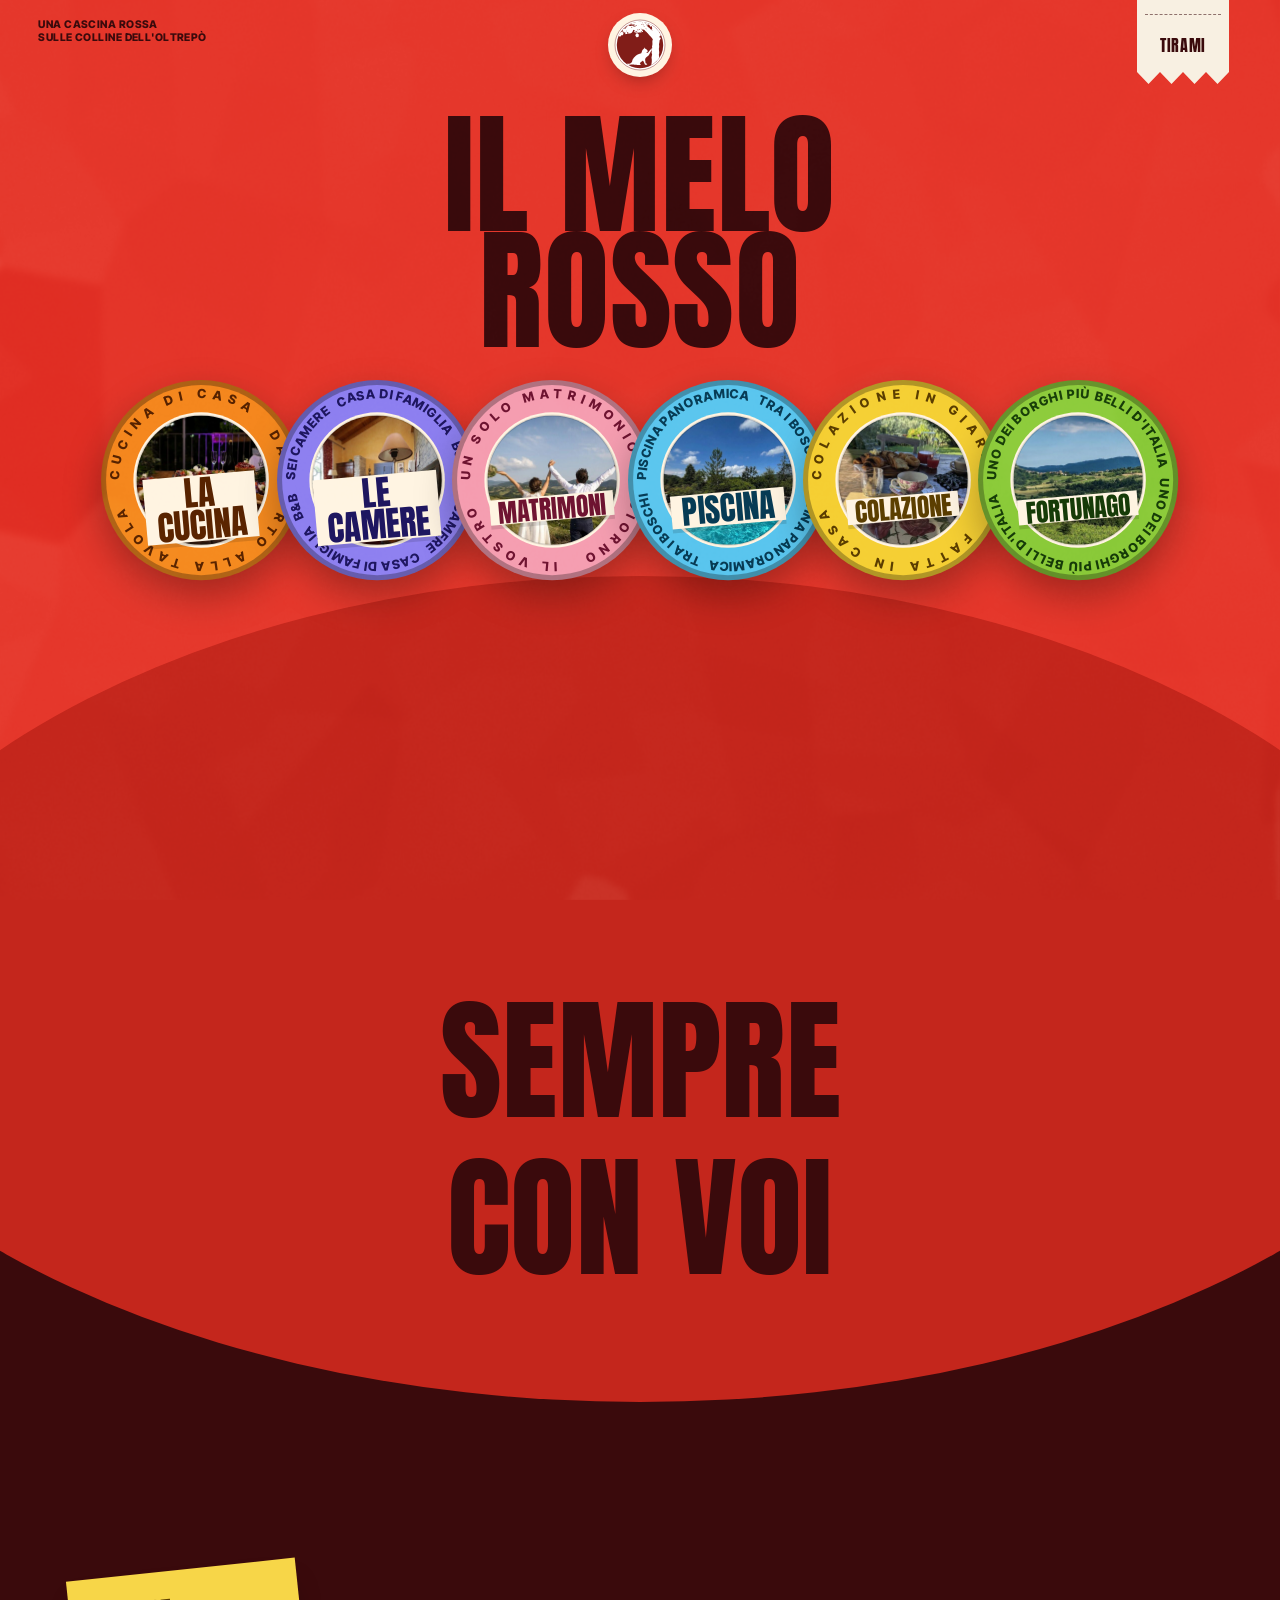
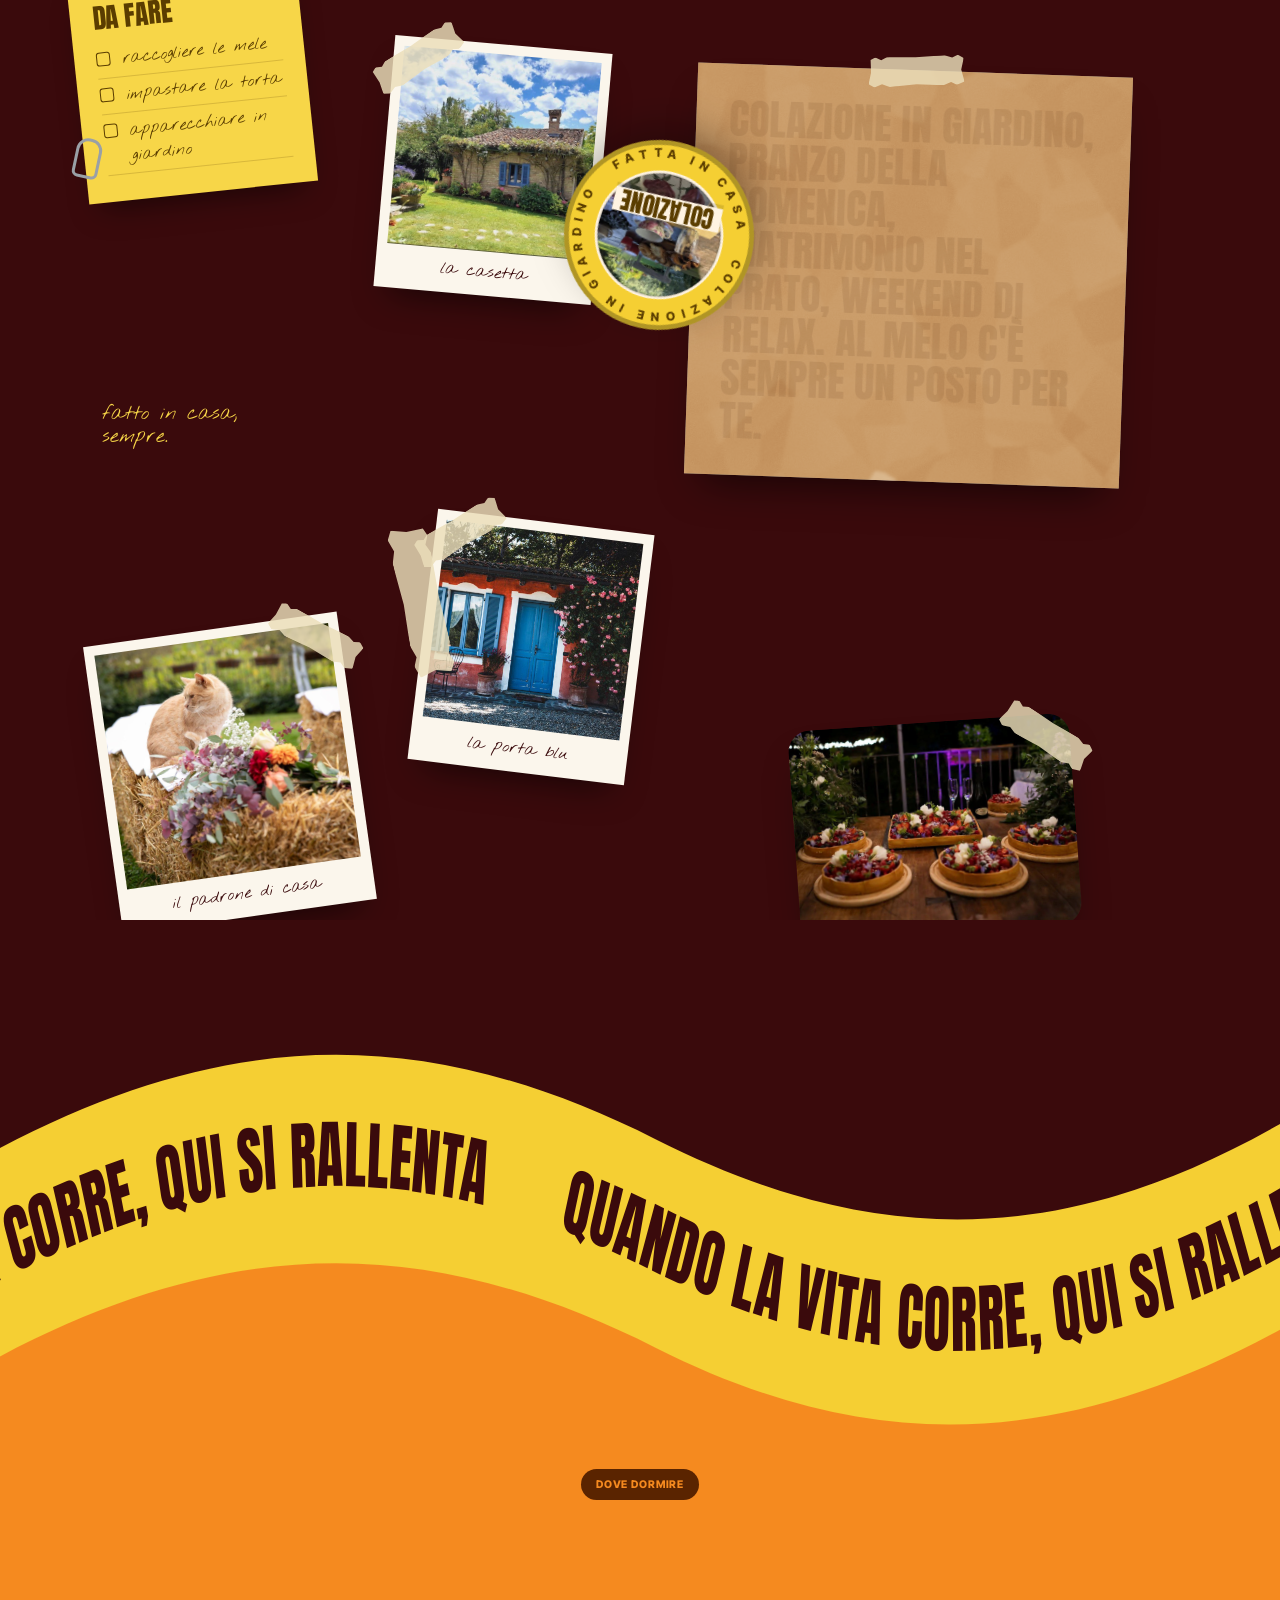
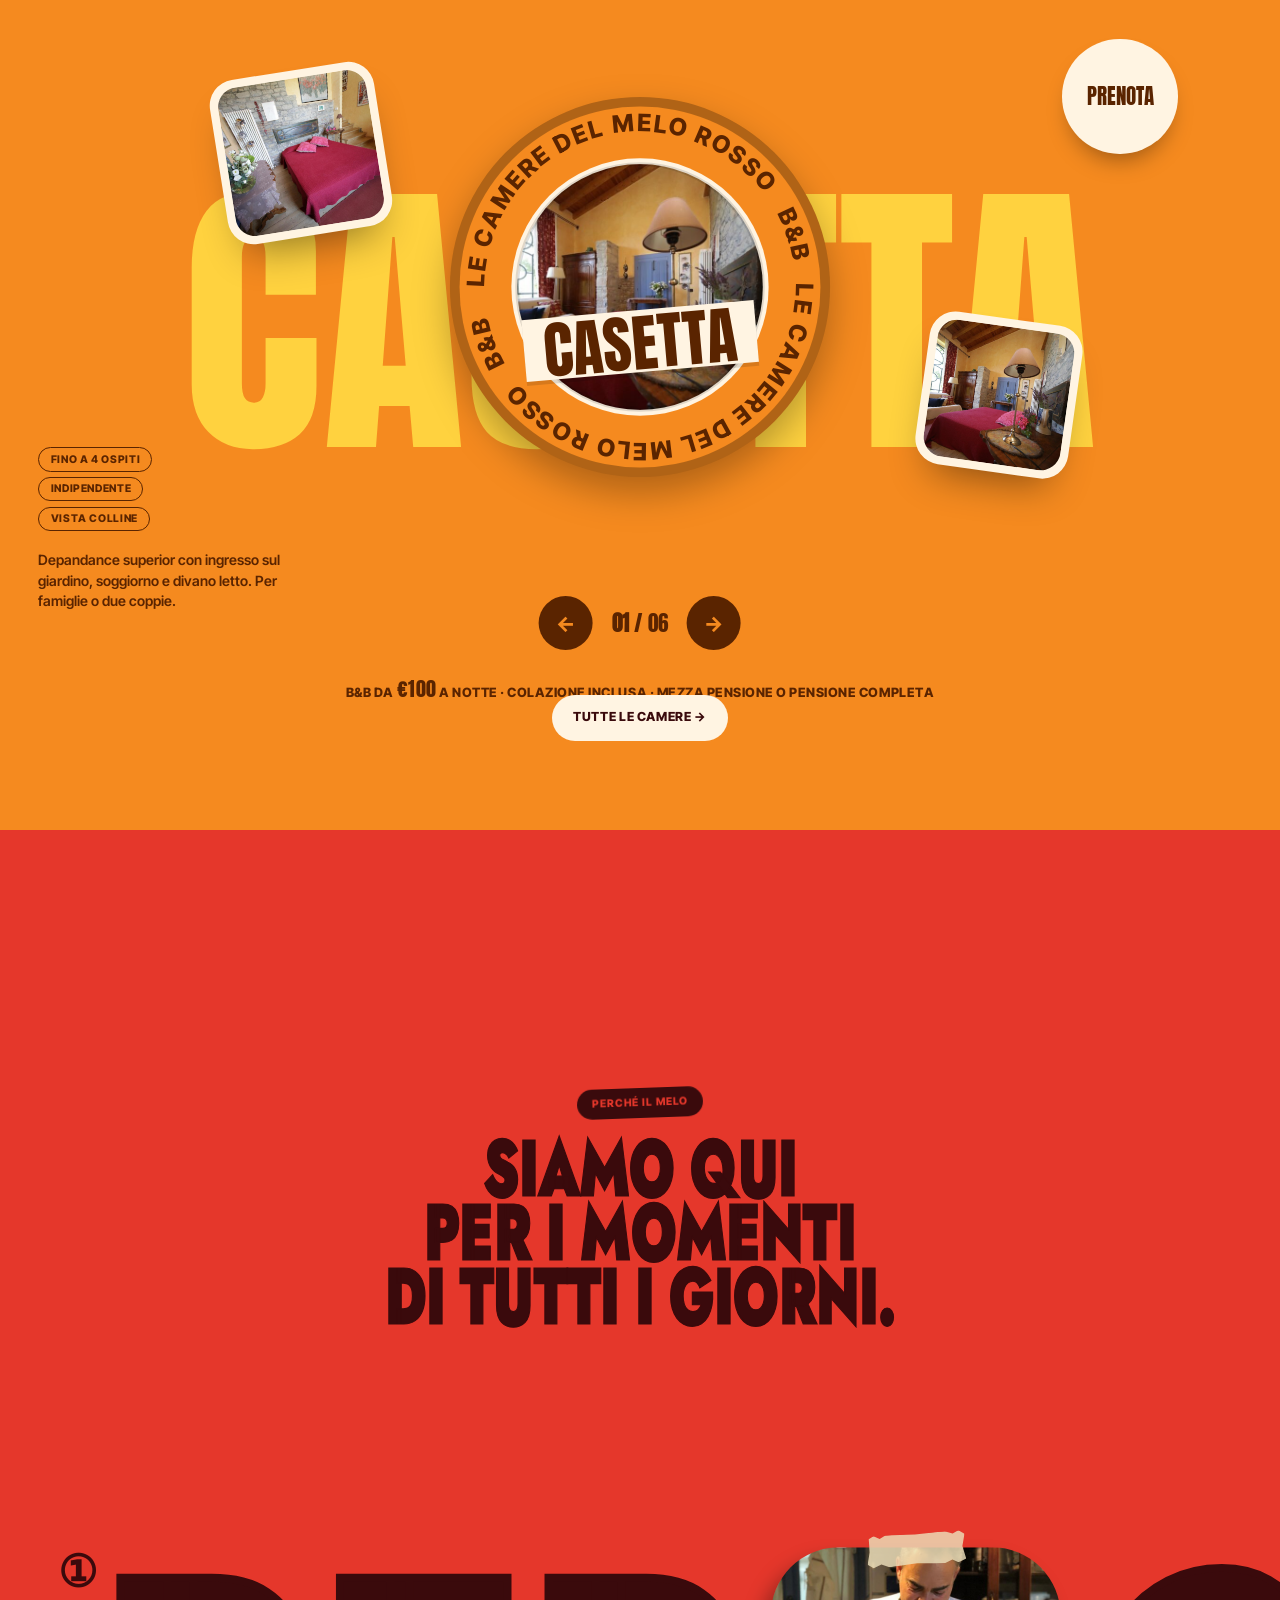
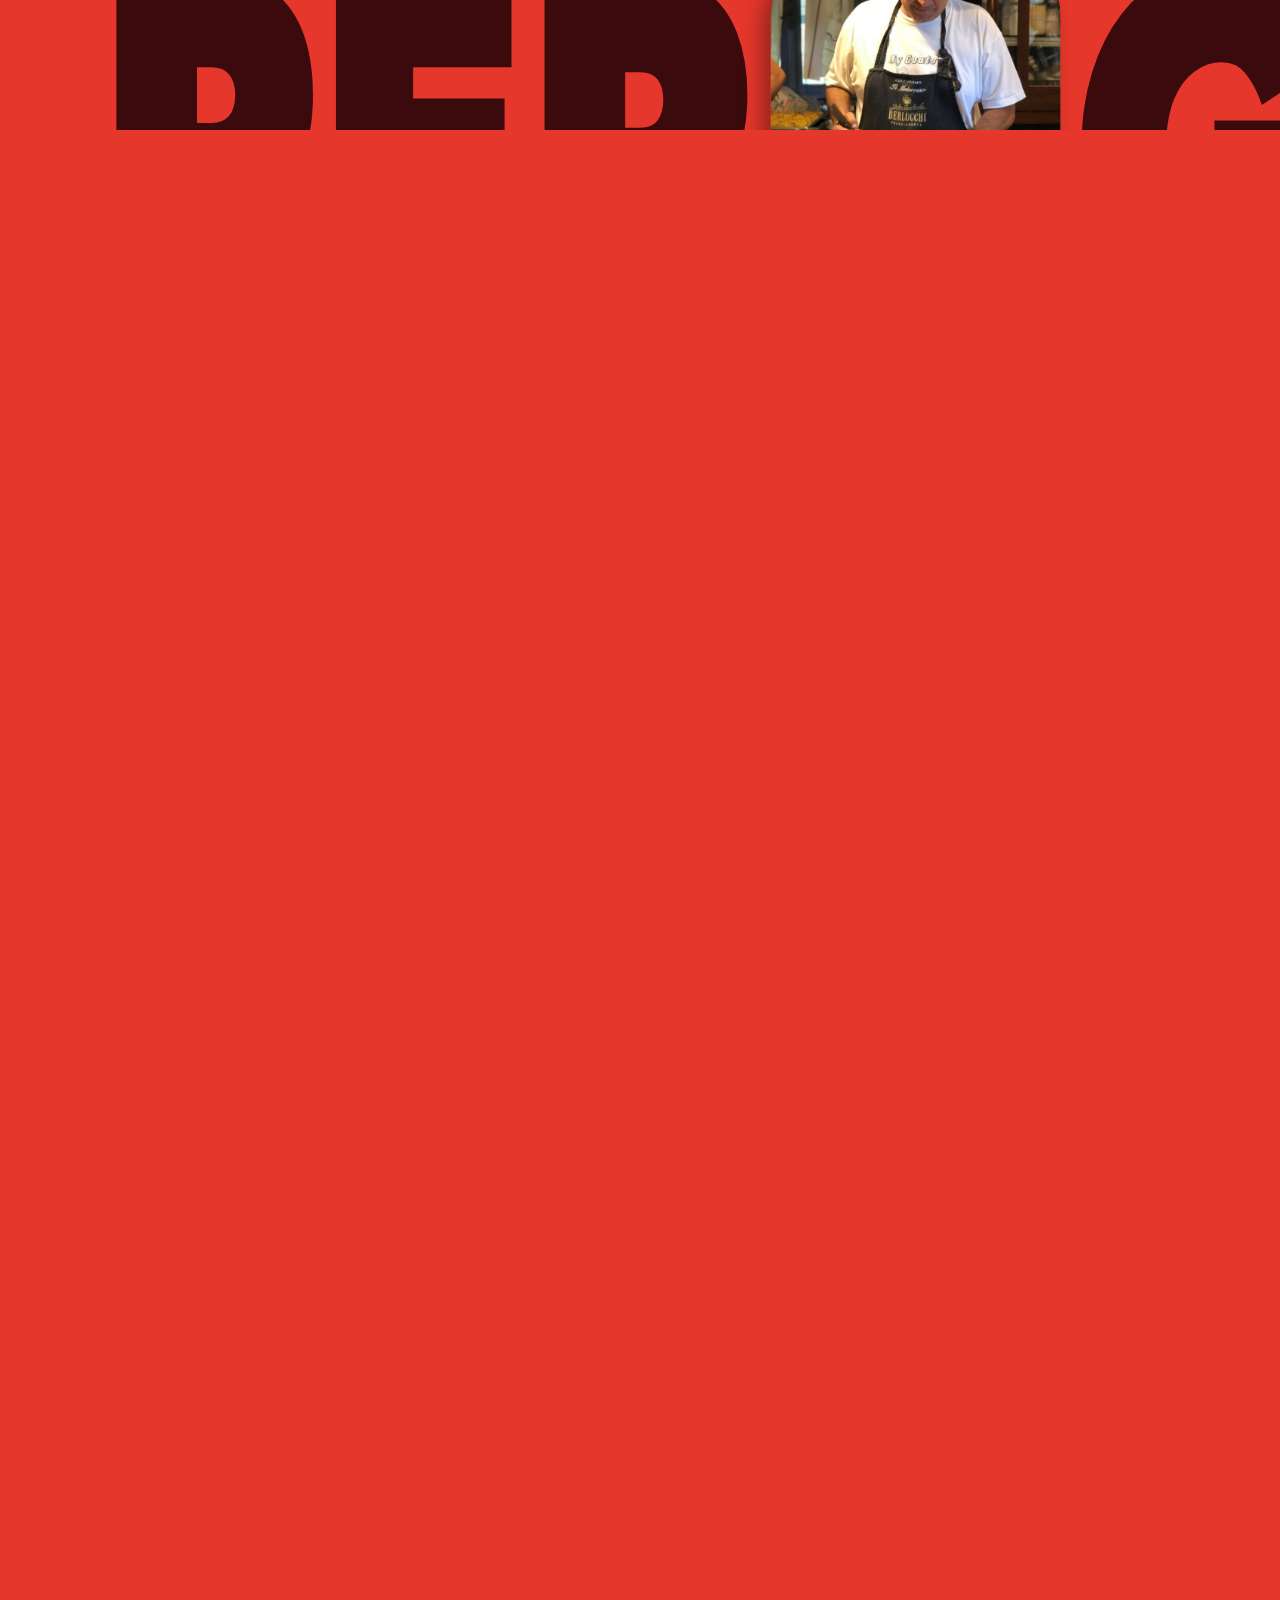
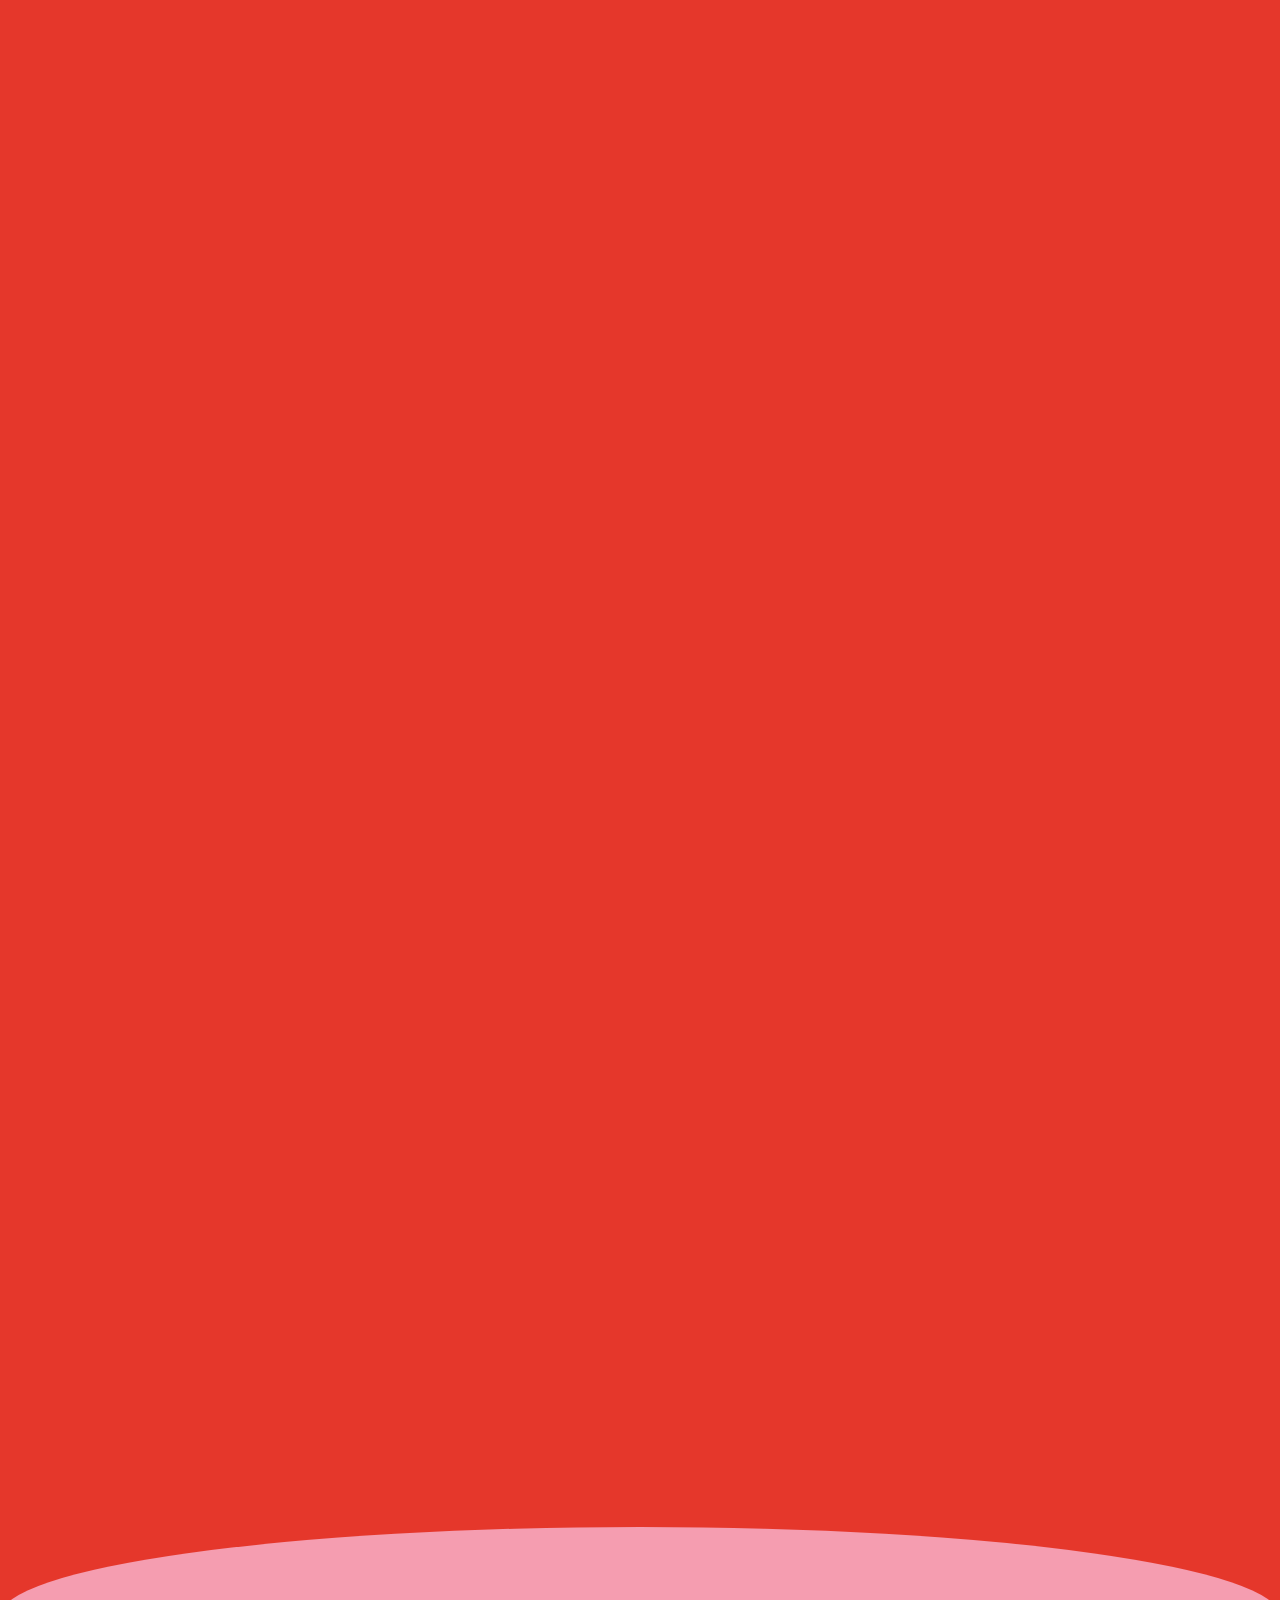
==== commit e266a6c0: "Home: il titolo in apertura è il nome del posto, Il Melo Rosso Co-Authored-By: Claude Opus 5.5 <nore" ====
--- a/index.html
+++ b/index.html
@@ -9,7 +9,7 @@
   <title>Il Melo Rosso — Agriturismo a Fortunago · Oltrepò Pavese</title>
   <meta name="description" content="Agriturismo il Melo Rosso a Fortunago, uno dei Borghi più belli d'Italia: cucina di casa, camere in una vera casa di famiglia, matrimoni nel prato e piscina panoramica sulle colline dell'Oltrepò Pavese.">
   <meta name="theme-color" content="#E5372B">
-  <meta property="og:title" content="Il Melo Rosso — Scegli il tuo momento">
+  <meta property="og:title" content="Il Melo Rosso — Agriturismo a Fortunago">
   <meta property="og:description" content="Cucina, camere, matrimoni e piscina sulle colline dell'Oltrepò Pavese.">
   <meta property="og:image" content="assets/img/nuove/copertina.jpg">
   <link rel="icon" type="image/png" href="assets/img/site/logo.png">
@@ -17,7 +17,7 @@
   <link rel="preconnect" href="https://fonts.googleapis.com">
   <link rel="preconnect" href="https://fonts.gstatic.com" crossorigin>
   <link rel="stylesheet" href="https://fonts.googleapis.com/css2?family=Anton&family=Inter+Tight:wght@400;500;600;700;800&family=Nothing+You+Could+Do&display=swap">
-  <link rel="stylesheet" href="css/style.css?v=202611210837">
+  <link rel="stylesheet" href="css/style.css?v=202611211101">
 </head>
 <body class="is-loading">
 
@@ -71,9 +71,9 @@
 
 <main>
 
-  <!-- ============ HERO · SCEGLI IL TUO MOMENTO ============ -->
+  <!-- ============ HERO · IL MELO ROSSO ============ -->
   <section class="pick" id="home">
-    <h1 class="pick__title"><span class="js-hop-in">Scegli il tuo</span><span class="js-hop-in">momento</span></h1>
+    <h1 class="pick__title"><span class="js-hop-in">Il Melo</span><span class="js-hop-in">Rosso</span></h1>
     <div class="pick__row" role="list">
       <button class="pick__item" role="listitem" data-player="cucina" data-go="#momenti" data-panel="0"></button>
       <button class="pick__item" role="listitem" data-player="camere" data-go="#camere"></button>
@@ -304,8 +304,8 @@
 <script src="assets/vendor/ScrollTrigger.min.js"></script>
 <script src="assets/vendor/lenis.min.js"></script>
 <script src="assets/vendor/matter.min.js"></script>
-<script src="js/core.js?v=202611210837"></script>
-<script src="js/main.js?v=202611210837"></script>
+<script src="js/core.js?v=202611211101"></script>
+<script src="js/main.js?v=202611211101"></script>
 <!-- /SHARED:SCRIPTS -->
 </body>
 </html>
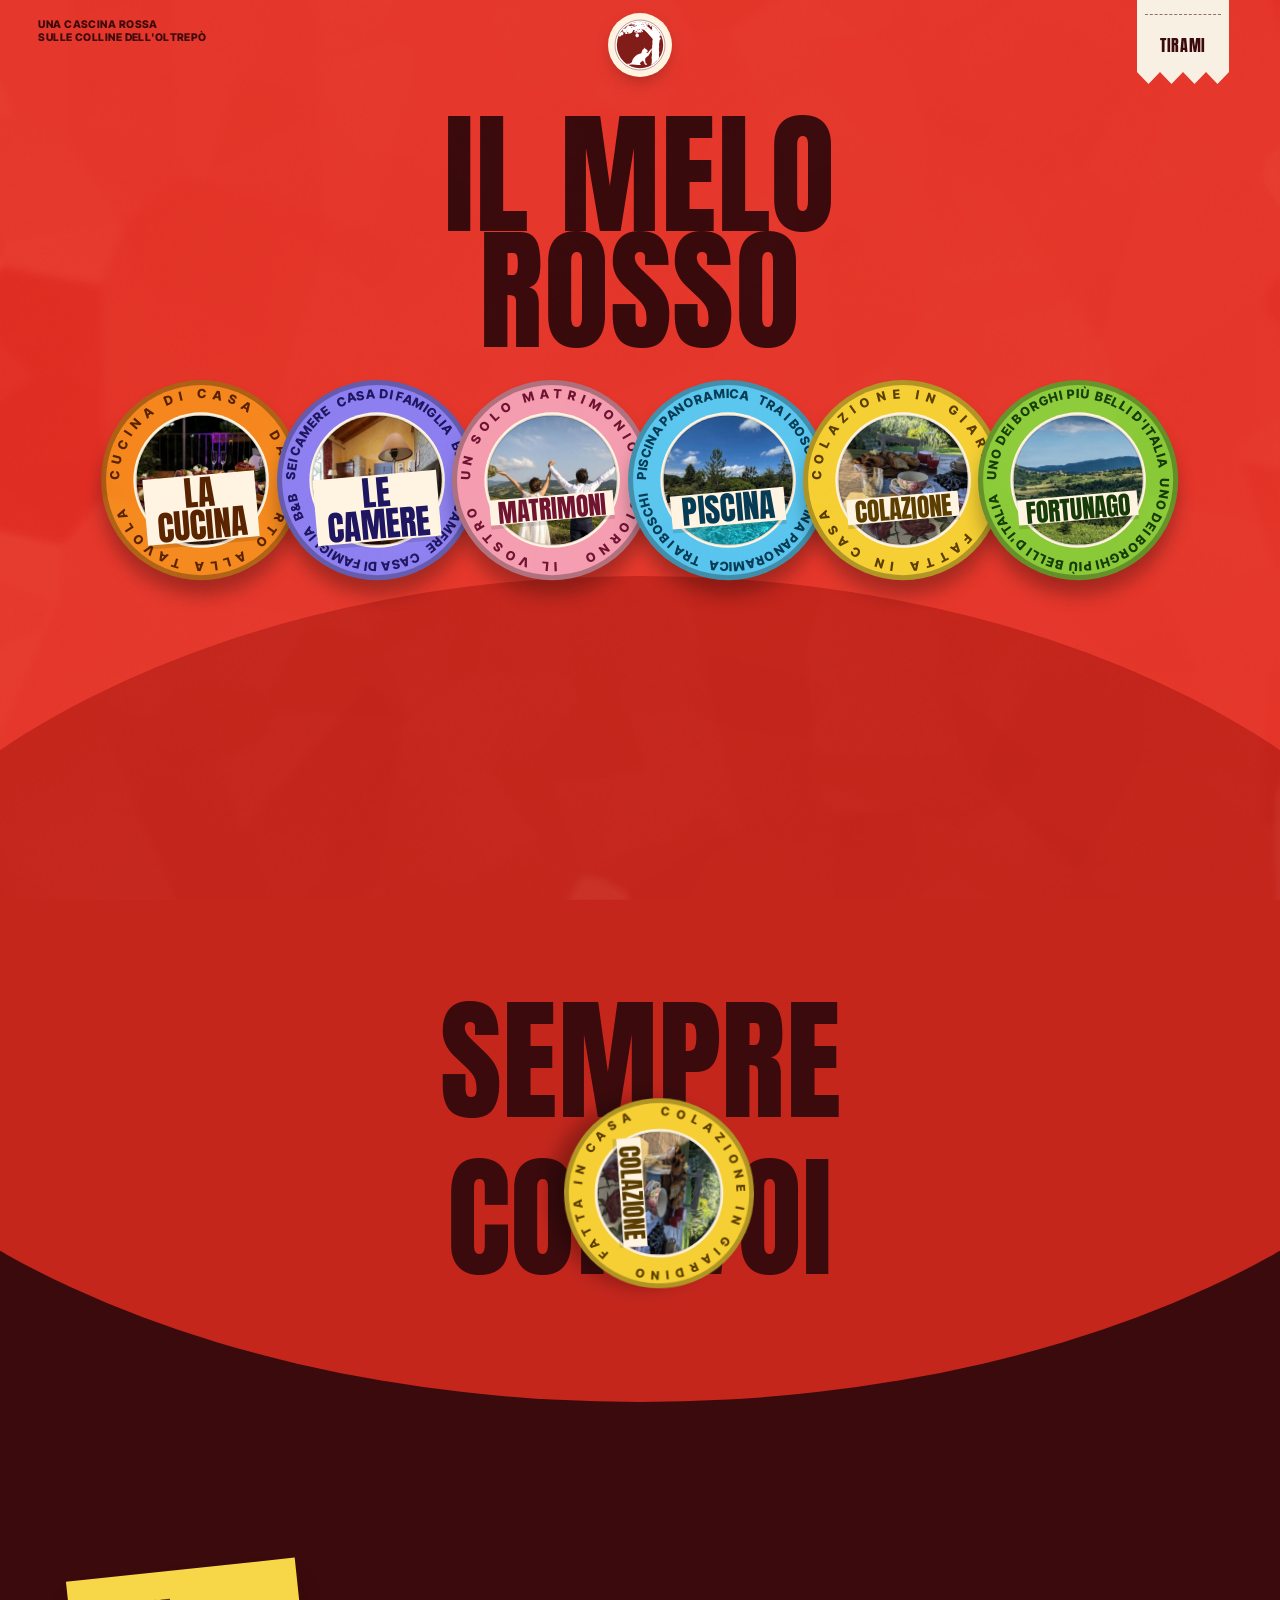
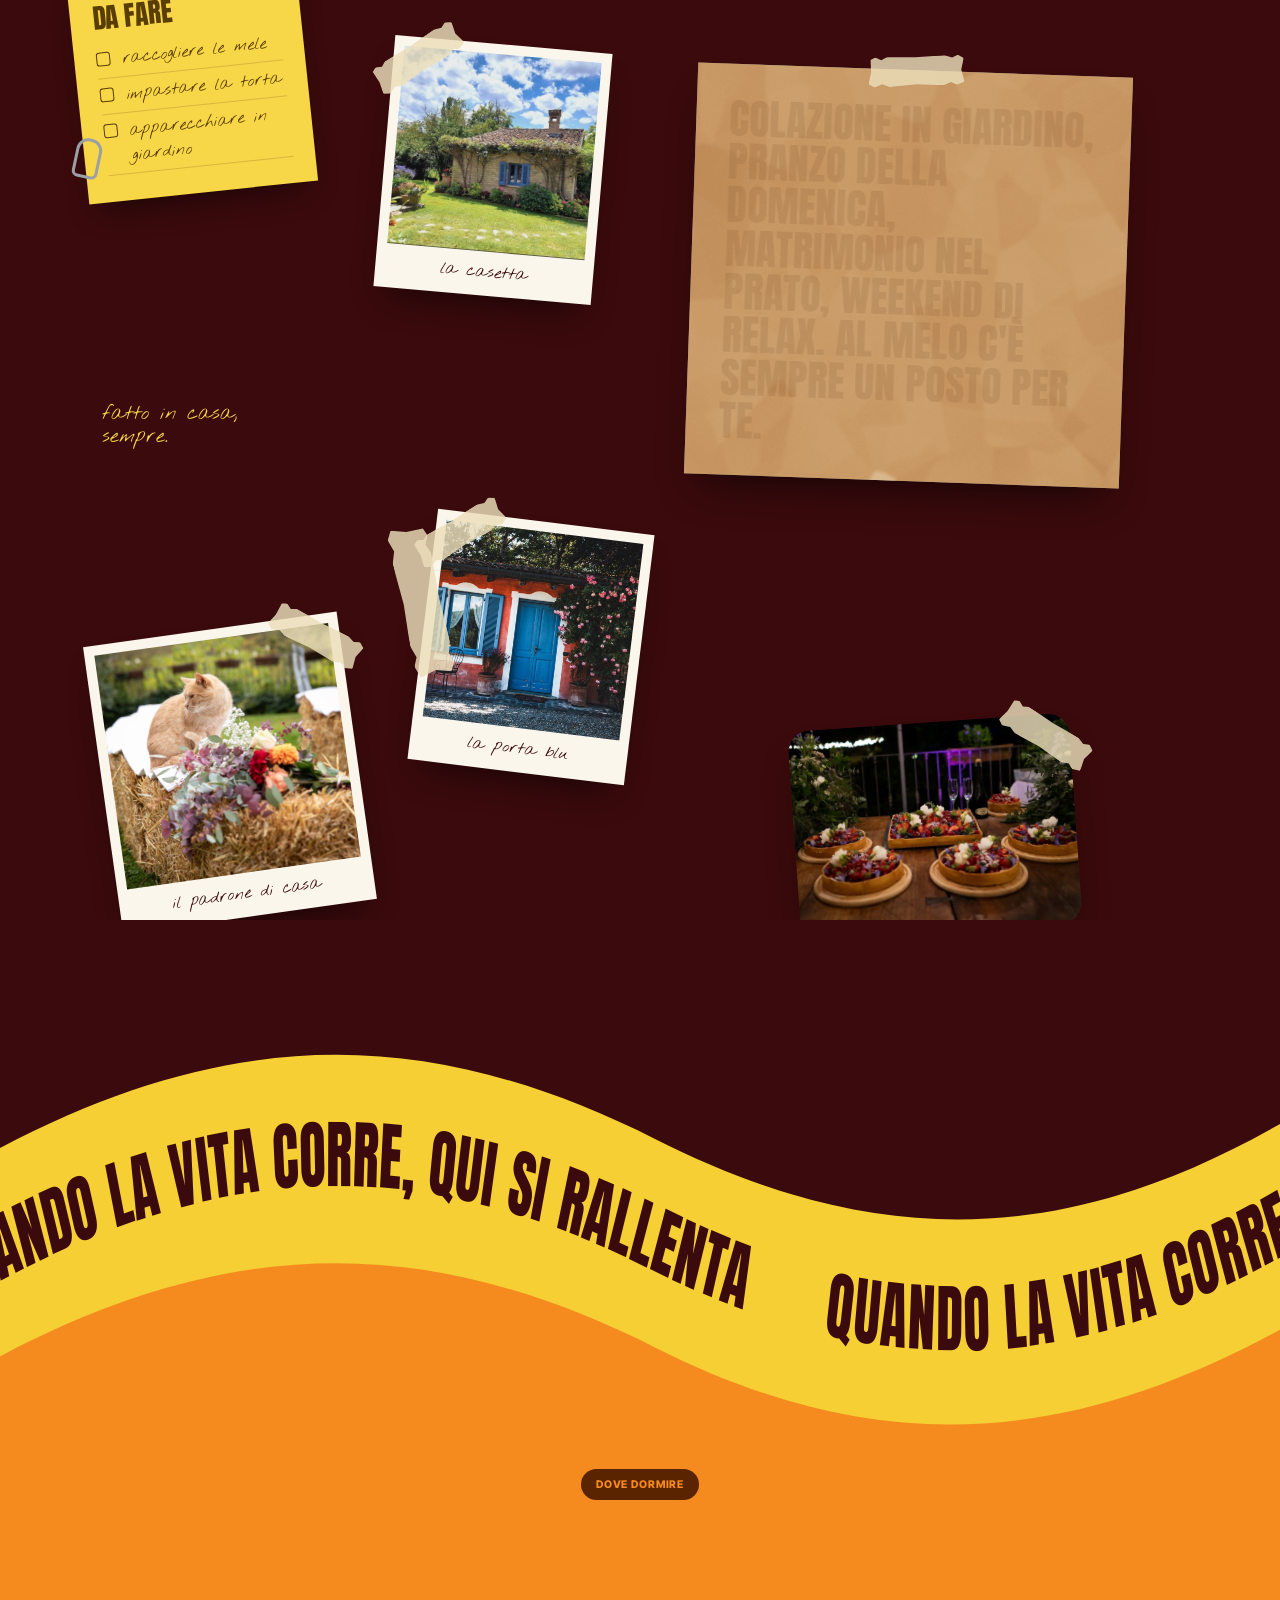
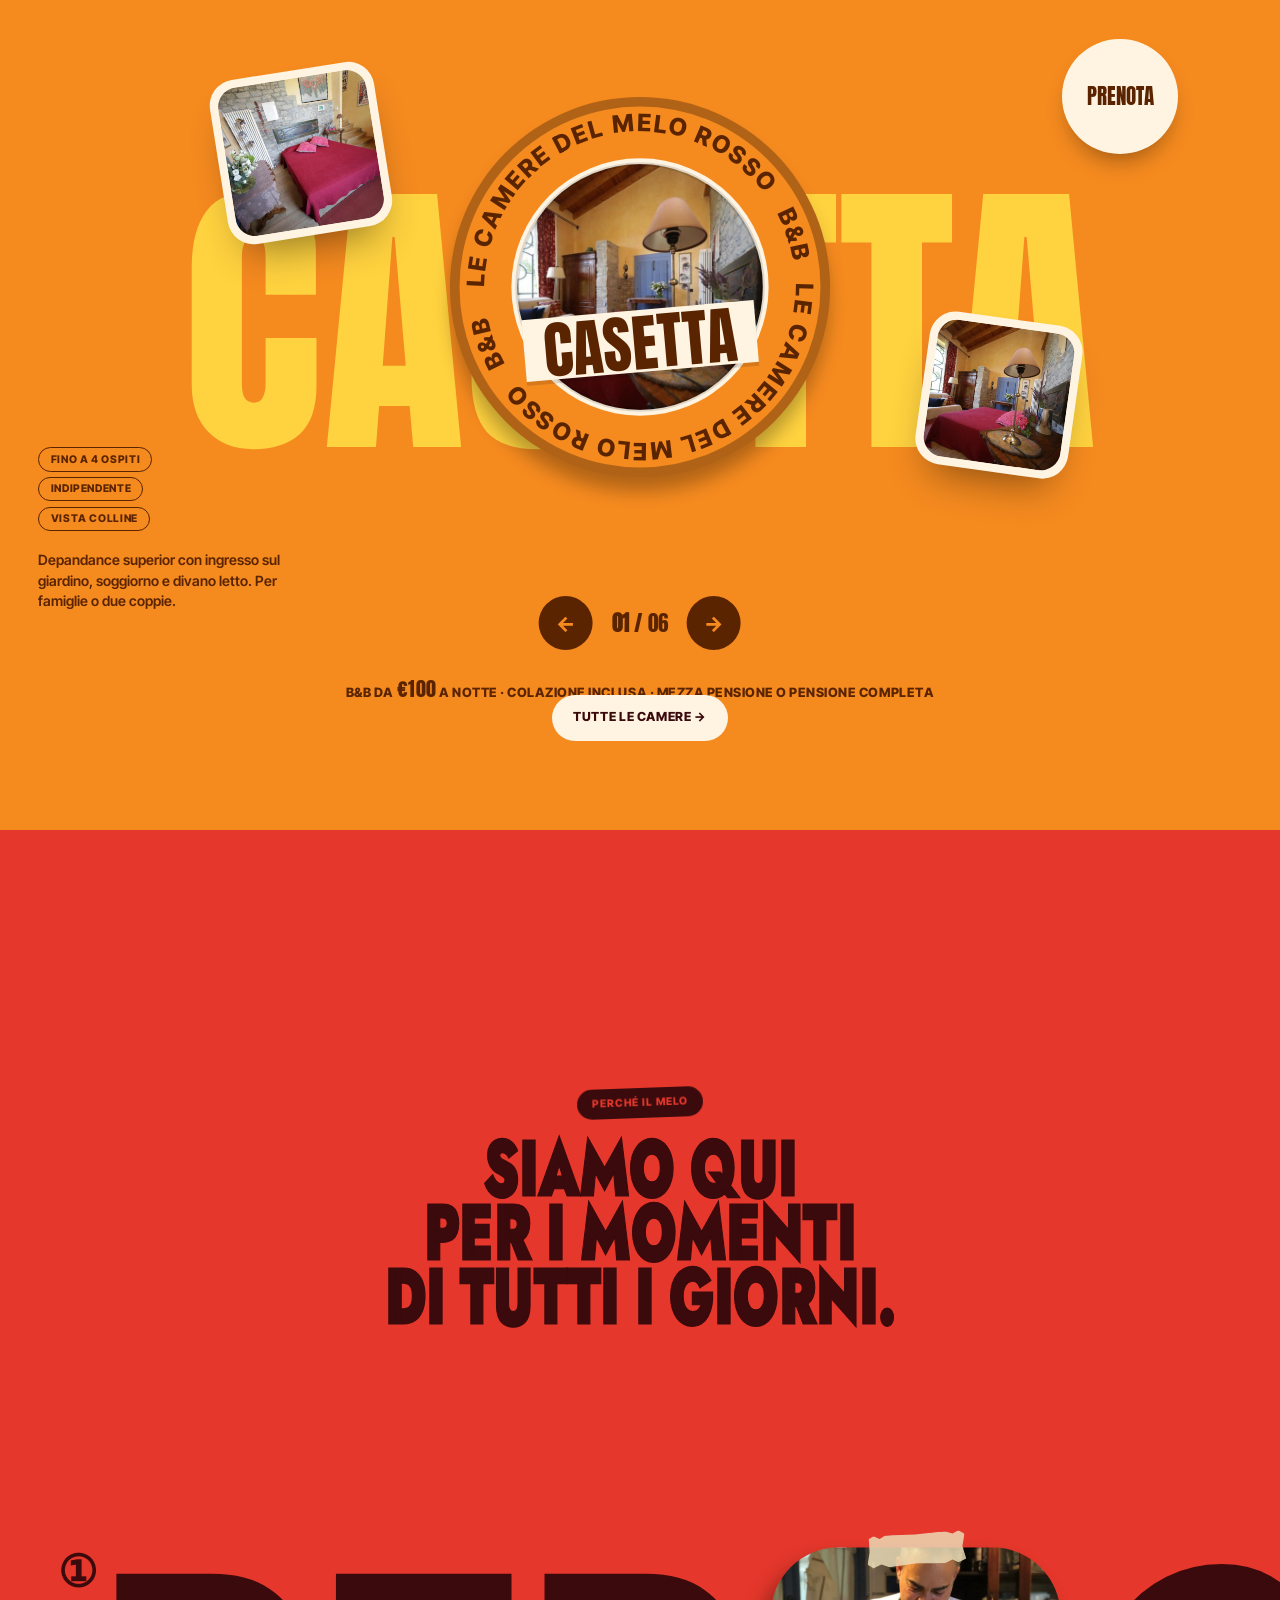
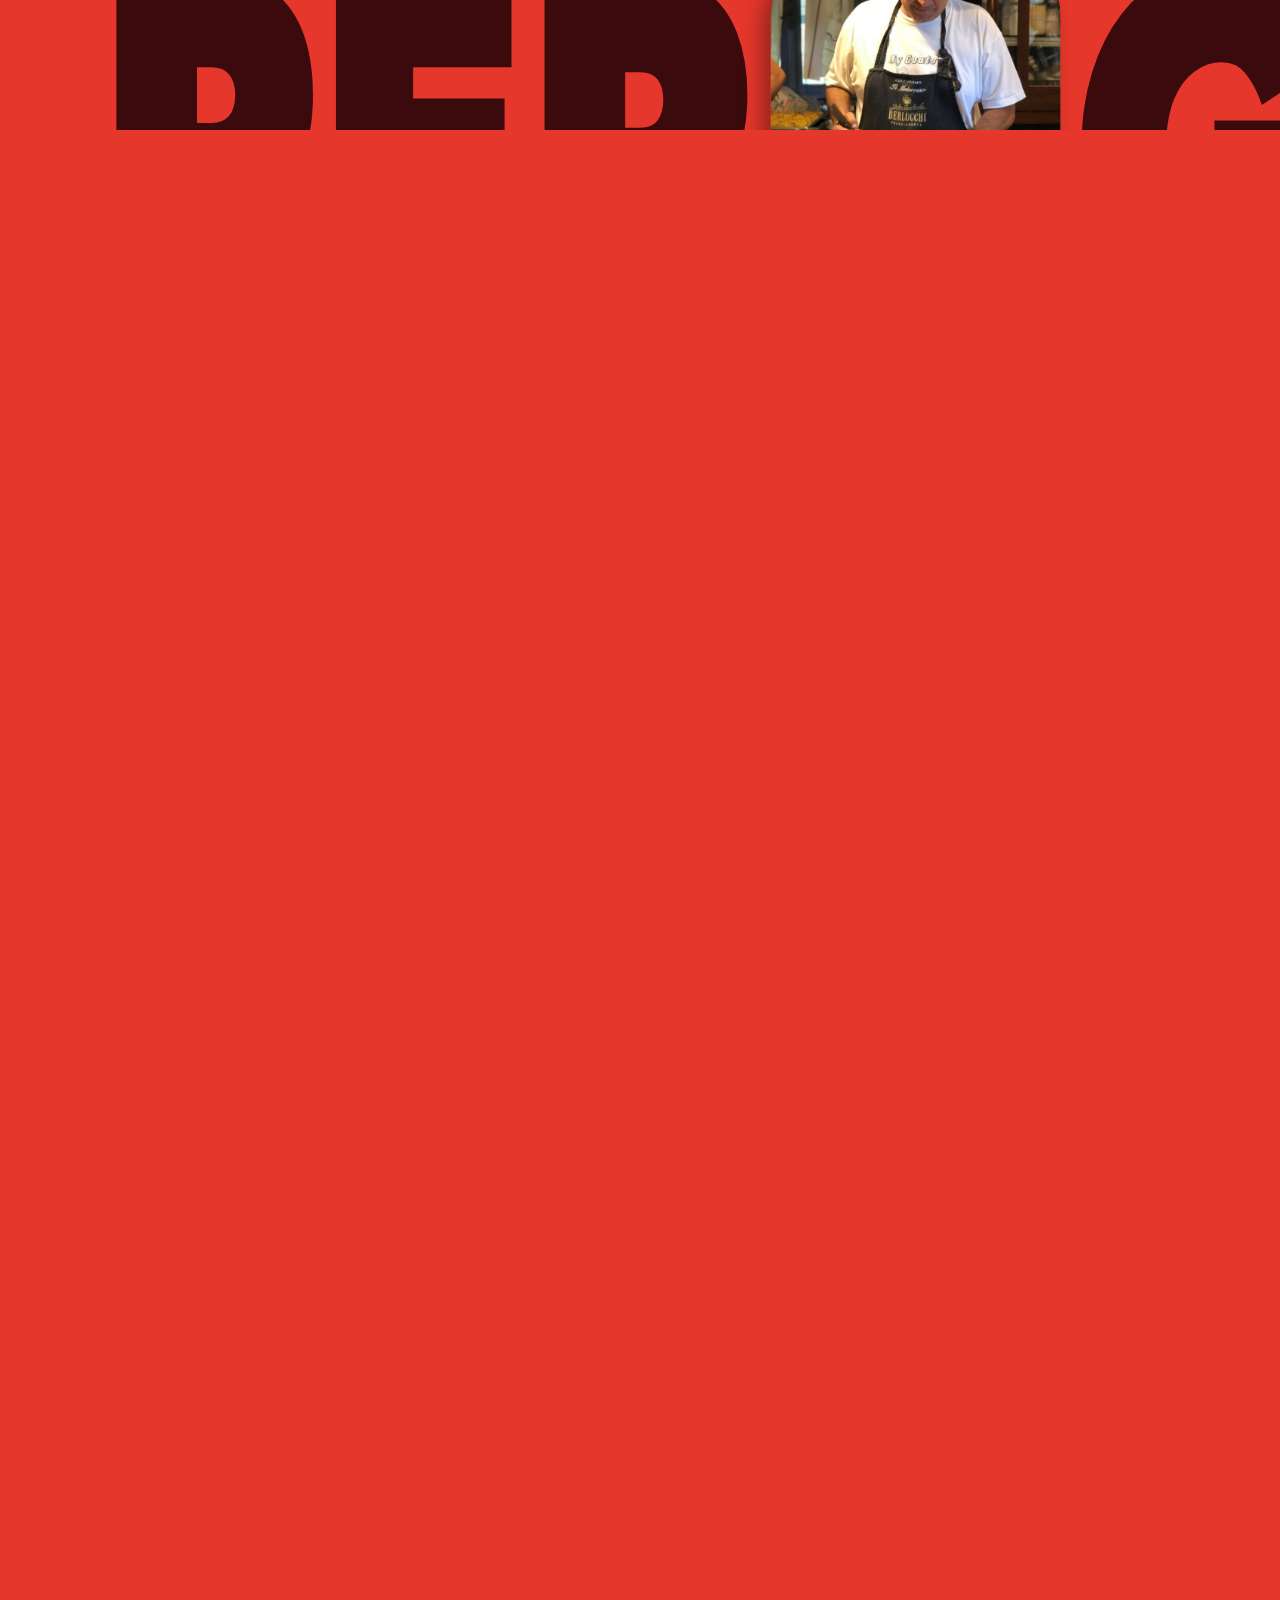
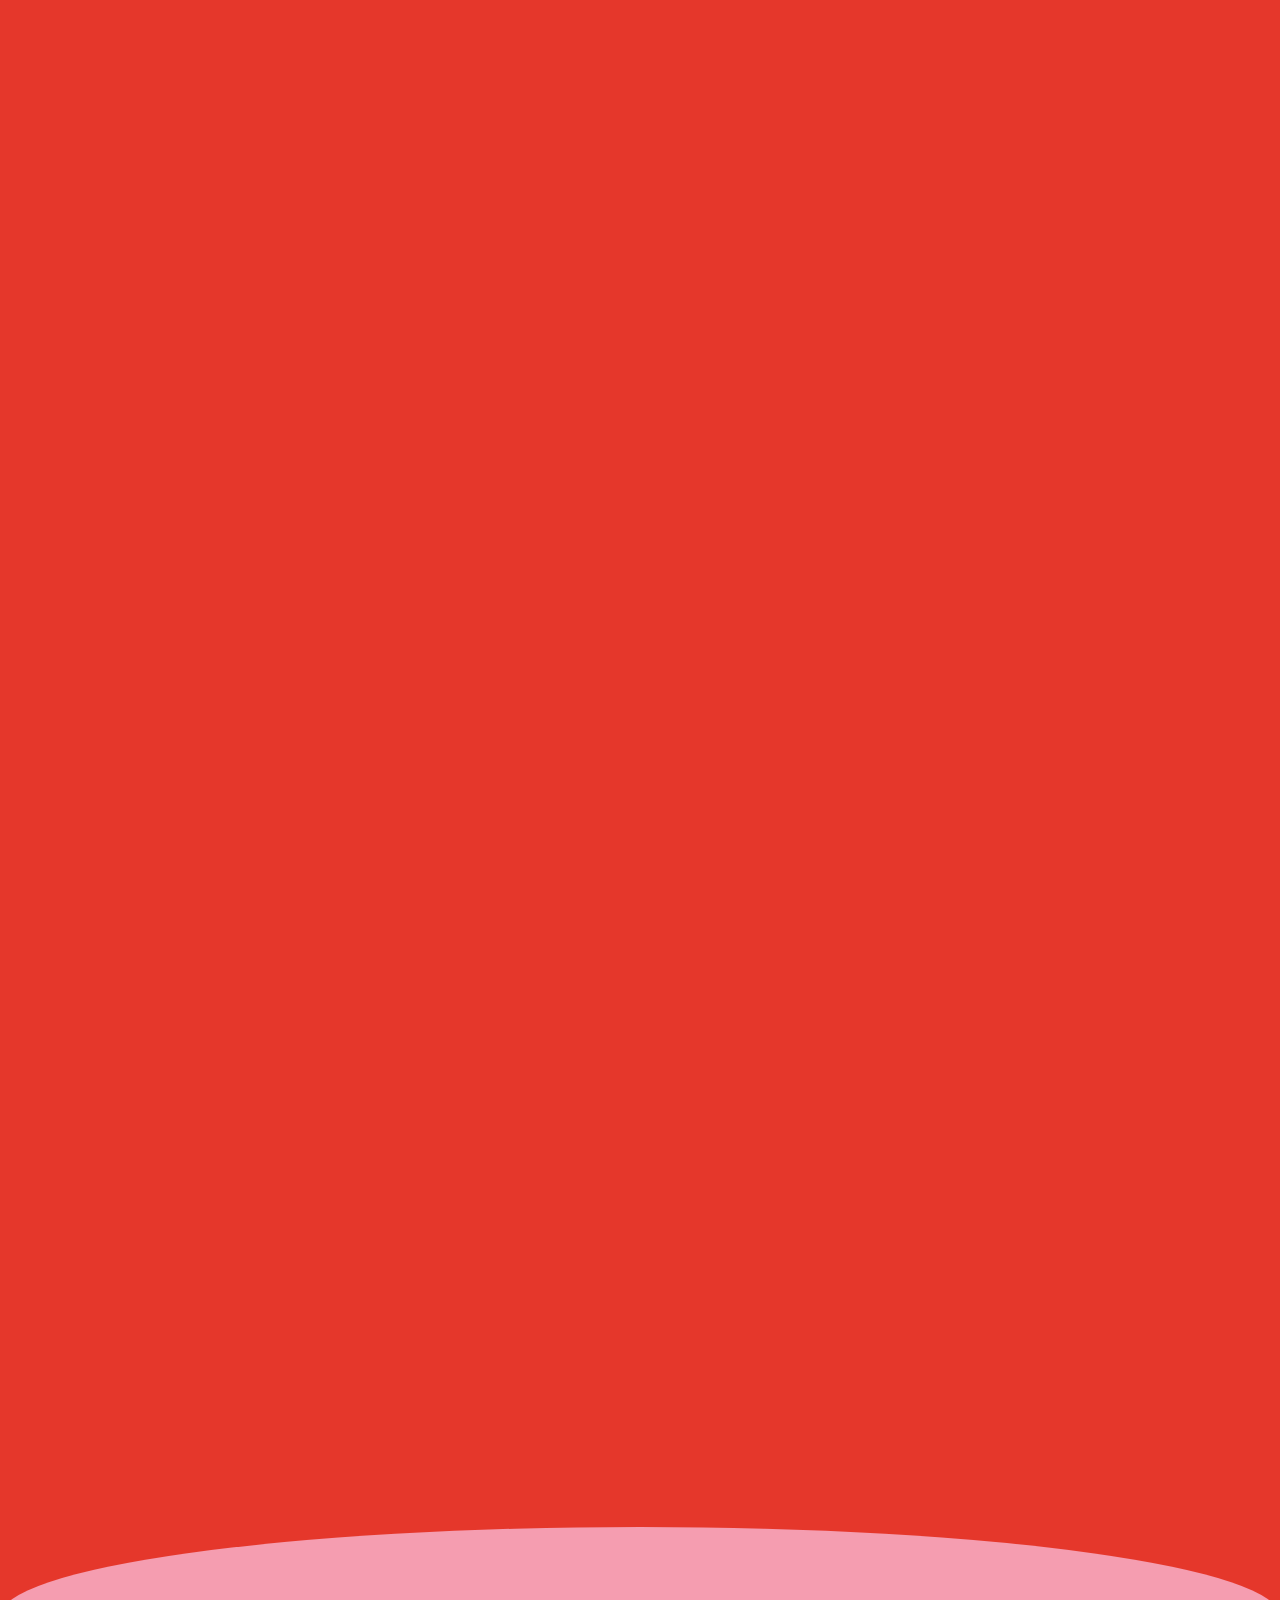
==== commit c2672513: "Telefono: ombre dei cerchi tonde, menu a griglia di foto, fascia gialla più alta e curva, Perché il " ====
--- a/index.html
+++ b/index.html
@@ -17,7 +17,7 @@
   <link rel="preconnect" href="https://fonts.googleapis.com">
   <link rel="preconnect" href="https://fonts.gstatic.com" crossorigin>
   <link rel="stylesheet" href="https://fonts.googleapis.com/css2?family=Anton&family=Inter+Tight:wght@400;500;600;700;800&family=Nothing+You+Could+Do&display=swap">
-  <link rel="stylesheet" href="css/style.css?v=202611211101">
+  <link rel="stylesheet" href="css/style.css?v=202611211109">
 </head>
 <body class="is-loading">
 
@@ -278,11 +278,11 @@
 <footer class="foot" id="contatti">
   <div class="foot__curve" aria-hidden="true"></div>
   <nav class="foot__nav" aria-label="Footer">
-    <a href="cucina.html" data-hop>La cucina</a>
-    <a href="camere.html" data-hop>Le camere</a>
-    <a href="matrimoni.html" data-hop>Matrimoni</a>
-    <a href="fortunago.html" data-hop>Fortunago</a>
-    <a href="https://www.google.com/maps/search/?api=1&amp;query=Agriturismo+Il+Melo+Rosso+Via+Ca%27+De%27+Vecchi+1+Fortunago" target="_blank" rel="noopener" data-hop>Dove siamo</a>
+    <a href="cucina.html">La cucina</a>
+    <a href="camere.html">Le camere</a>
+    <a href="matrimoni.html">Matrimoni</a>
+    <a href="fortunago.html">Fortunago</a>
+    <a href="https://www.google.com/maps/search/?api=1&amp;query=Agriturismo+Il+Melo+Rosso+Via+Ca%27+De%27+Vecchi+1+Fortunago" target="_blank" rel="noopener">Dove siamo</a>
   </nav>
   <div class="foot__brand">
     <img src="assets/img/logo.svg" alt="" width="90" height="90">
@@ -304,8 +304,8 @@
 <script src="assets/vendor/ScrollTrigger.min.js"></script>
 <script src="assets/vendor/lenis.min.js"></script>
 <script src="assets/vendor/matter.min.js"></script>
-<script src="js/core.js?v=202611211101"></script>
-<script src="js/main.js?v=202611211101"></script>
+<script src="js/core.js?v=202611211109"></script>
+<script src="js/main.js?v=202611211109"></script>
 <!-- /SHARED:SCRIPTS -->
 </body>
 </html>
--- a/css/style.css
+++ b/css/style.css
@@ -139,7 +139,7 @@
 .menu::before { content: ""; position: absolute; left: 0; right: 0; bottom: 100%; height: 70vh; background: inherit; pointer-events: none; }
 .menu__list { list-style: none; margin: 0; padding: 0; display: grid; grid-template-columns: 1fr 1fr; gap: .2rem 5vw; }
 /* voce del menu: al passaggio si "accende" tutta l'etichetta (sfondo chiaro), così si vede subito cosa si sceglie */
-.menu__list a { display: flex; width: fit-content; align-items: center; gap: 1.2rem; padding: .15em .9em .15em .35em; margin-left: -.35em; border-radius: 22px; transition: background-color .3s var(--ease), color .3s var(--ease), box-shadow .3s; }
+.menu__list a { display: flex; width: fit-content; align-items: center; gap: 1.2rem; padding: 12px 30px 12px 26px; margin: -6px 0 -6px -26px; border-radius: 26px; transition: background-color .3s var(--ease), color .3s var(--ease), box-shadow .3s; }
 .menu__list a:hover, .menu__list a:focus-visible { background: var(--cream); color: var(--wine); box-shadow: 0 10px 24px -12px rgba(0, 0, 0, .5); outline: none; }
 .menu__list img { width: clamp(52px, 5vw, 80px); height: clamp(52px, 5vw, 80px); border-radius: 18px; object-fit: cover; transform: rotate(-6deg); transition: transform .5s var(--bounce); }
 .menu__list a:hover img { transform: rotate(8deg) scale(1.15); }
@@ -150,7 +150,9 @@
 /* =========================================================
    STICKERS (generated by JS)
    ========================================================= */
-.stk { position: relative; width: 100%; aspect-ratio: 1; container-type: inline-size; filter: drop-shadow(0 16px 18px rgba(0, 0, 0, .28)); }
+/* ombra: un cerchio sfocato dietro l'adesivo (non filter:drop-shadow, che su iPhone/Safari a volte diventa quadrata) */
+.stk { position: relative; width: 100%; aspect-ratio: 1; container-type: inline-size; isolation: isolate; --sh: 0 16px 18px rgba(0, 0, 0, .28); }
+.stk::before { content: ""; position: absolute; inset: 1%; border-radius: 50%; box-shadow: var(--sh); z-index: -1; pointer-events: none; }
 .stk svg { width: 100%; height: 100%; display: block; overflow: visible; }
 .stk__arc { font-family: var(--body); font-weight: 800; font-size: 12.5px; letter-spacing: 1.5px; text-transform: uppercase; }
 .stk__label {
@@ -368,7 +370,8 @@
   will-change: transform;
 }
 .gprop--shot img { display: block; width: 100%; aspect-ratio: 1; object-fit: cover; border-radius: 14%; box-shadow: .6vw .9vw 1.4vw rgba(0, 0, 0, .35); }
-.gprop--stk { display: block; filter: drop-shadow(.35vw .5vw .6vw rgba(0, 0, 0, .3)); }
+.gprop--stk { display: block; }
+.gprop--stk .stk { --sh: .35vw .5vw .6vw rgba(0, 0, 0, .3); }
 .gprop--stk .stk { transition: transform .5s var(--bounce); }
 .gprop--stk:hover .stk { transform: scale(1.08); }
 .gnote {
@@ -386,10 +389,10 @@
 .garrow path { fill: none; stroke: currentColor; stroke-width: 2.4; stroke-linecap: round; stroke-linejoin: round; vector-effect: non-scaling-stroke; }
 
 @media (max-width: 743px) {
-  .moments { --gs: 91.67vw; }
+  .moments { --gs: 34vw; }   /* telefono: parole grandi ma una lettera non riempie più tutto lo schermo */
   .gtitle__h { font-size: 14vw; }
-  .gprop--shot { width: 40vw; }
-  .gprop--stk { width: 34vw; }
+  .gprop--shot { width: 28vw; }
+  .gprop--stk { width: 25vw; }
   .gnote { font-size: 1.05rem; }
   .gchips { max-width: 80vw; }
   .gchips li { font-size: .62rem; padding: .32rem .7rem; }
@@ -435,7 +438,7 @@
 .wd__fan > .hc { display: block; }
 .wd__stk { position: absolute; left: 50%; top: 50vh; z-index: 2; width: min(27vw, 42vh); aspect-ratio: 1; translate: -50% -50%; perspective: 1000px; }
 .wd__flip, .wd__spin { position: relative; width: 100%; height: 100%; }
-.wd__spin > .stk { position: absolute; inset: 0; filter: drop-shadow(1vw 1.4vw 1.2vw rgba(0, 0, 0, .3)); }
+.wd__spin > .stk { position: absolute; inset: 0; --sh: 1vw 1.4vw 1.2vw rgba(0, 0, 0, .3); }
 .wd__explore {
   position: absolute; z-index: 4; left: calc(50% + min(9vw, 14vh)); top: 24vh;
   width: min(11.5vw, 18vh); aspect-ratio: 1; border-radius: 50%;
@@ -475,7 +478,7 @@
 .wd__txt { margin: 0; font-size: clamp(.95rem, 1.15vw, 1.15rem); line-height: 1.32; font-weight: 600; color: var(--wink); }
 .wd__wheel { position: absolute; right: 0; top: 50%; z-index: 4; width: 1px; height: 1px; }
 .wd__wheel button { position: absolute; left: 0; top: 0; width: min(9vw, 15vh); aspect-ratio: 1; padding: 0; border: 0; background: none; cursor: pointer; translate: -50% -50%; }
-.wd__wheel button > .stk { position: absolute; inset: 0; filter: drop-shadow(.4vw .6vw .6vw rgba(0, 0, 0, .3)); }
+.wd__wheel button > .stk { position: absolute; inset: 0; --sh: .4vw .6vw .6vw rgba(0, 0, 0, .3); }
 .wd__roll { position: absolute; right: min(11vw, 18vh); top: 31vh; z-index: 4; margin: 0; font-size: clamp(1rem, 1.4vw, 1.4rem); rotate: -12deg; color: var(--wink); }
 
 @media (max-width: 743px) {
@@ -531,8 +534,13 @@
 .foot { position: relative; background: var(--wine); color: var(--bg); min-height: 100vh; min-height: 100svh; padding-top: 14vh; overflow: hidden; transition: color .6s; }
 .foot__curve { position: absolute; left: -20vw; right: -20vw; top: -1px; height: 12vh; background: var(--bg); border-radius: 0 0 50% 50% / 0 0 100% 100%; transition: background-color .6s var(--ease); }
 .foot__nav { position: relative; z-index: 3; display: flex; justify-content: space-between; padding: 0 var(--pad); }
-.foot__nav a { font-family: var(--disp); text-transform: uppercase; font-size: clamp(1.1rem, 2.2vw, 2.2rem); display: flex; flex-direction: column; align-items: center; gap: .3rem; }
-.foot__nav a::after { content: ""; width: 6px; height: 6px; border-radius: 50%; background: currentColor; }
+/* voci del footer: etichette col bordo; al passaggio si "accendono" tutte (come nel menu) */
+.foot__nav a {
+  font-family: var(--disp); text-transform: uppercase; font-size: clamp(1.1rem, 2vw, 2rem); line-height: 1;
+  padding: .38em .95em .3em; border: 2px solid rgba(255, 244, 226, .45); border-radius: 99px;
+  transition: background-color .3s var(--ease), color .3s var(--ease), border-color .3s, box-shadow .3s, rotate .45s var(--bounce), scale .45s var(--bounce);
+}
+.foot__nav a:hover, .foot__nav a:focus-visible { background: var(--cream); color: var(--wine); border-color: var(--cream); box-shadow: 0 10px 24px -12px rgba(0, 0, 0, .55); rotate: -3deg; scale: 1.05; outline: none; }
 .foot__brand { position: relative; z-index: 1; display: flex; flex-direction: column; align-items: center; margin-top: clamp(1rem, 3vh, 2.5rem); }
 .foot__brand img { width: clamp(70px, 7vw, 100px); height: auto; aspect-ratio: 1; border-radius: 50%; background: var(--cream); padding: 3px; margin-bottom: .8rem; position: relative; z-index: 2; transform: rotate(-8deg); }
 .foot__big { display: flex; flex-direction: column; align-items: center; font-family: var(--disp); text-transform: uppercase; line-height: .8; text-align: center; }
@@ -542,7 +550,7 @@
 .foot__bodies { position: absolute; inset: 0; }
 .fbody { position: absolute; left: 0; top: 0; cursor: grab; touch-action: none; will-change: transform; }
 .fbody:active { cursor: grabbing; }
-.fbody .stk { filter: drop-shadow(0 8px 10px rgba(0, 0, 0, .35)); pointer-events: none; }
+.fbody .stk { --sh: 0 8px 10px rgba(0, 0, 0, .35); pointer-events: none; }
 .soc { width: 100%; height: 100%; border-radius: 50%; background: var(--bg); color: var(--wine); display: grid; place-items: center; box-shadow: inset 0 -6px 0 rgba(0,0,0,.15); transition: background-color .6s; }
 .soc svg { width: 34%; height: 34%; fill: none; stroke: currentColor; stroke-width: 2.2; stroke-linecap: round; stroke-linejoin: round; }
 .foot__info { position: absolute; left: 0; right: 0; bottom: .8rem; z-index: 3; text-align: center; font-size: .66rem; font-weight: 600; color: var(--cream); opacity: .8; pointer-events: none; padding: 0 var(--pad); }
@@ -556,13 +564,38 @@
   .hdr__claim { display: none; }
   .tag { right: 1rem; width: 78px; }
   .tag { height: 74px; }
-  .menu { justify-content: flex-start; align-items: flex-start; padding: 92px 1.4rem 84px; }
-  .menu__list { grid-template-columns: 1fr; gap: .15rem; }
-  .menu__list a { gap: .8rem; }
-  .menu__list img { width: 38px; height: 38px; border-radius: 12px; }
-  .menu__list span { font-size: min(2.3rem, 5.4svh); }
-  .menu__foot { flex-direction: column; align-items: flex-start; gap: .25rem; margin-top: 1.2rem; font-size: .66rem; }
-  .menu__hand { right: calc(1rem + 92px); bottom: 30px; font-size: .95rem; }
+  /* menu su telefono: griglia di foto inclinate con l'etichetta di carta, come gli adesivi del sito */
+  .menu { justify-content: center; align-items: stretch; padding: 92px 1rem 100px; }
+  .menu__list { grid-template-columns: 1fr 1fr; gap: 12px 12px; }
+  .menu__list a {
+    position: relative; display: block; width: auto; margin: 0; padding: 0;
+    height: clamp(58px, calc((100svh - 410px) / 4), 150px);
+    border-radius: 18px; overflow: hidden; background: #000;
+    box-shadow: 0 12px 20px -12px rgba(0, 0, 0, .8);
+    transition: scale .45s var(--bounce), box-shadow .3s;
+  }
+  .menu__list li:nth-child(4n+1) a, .menu__list li:nth-child(4n) a { rotate: -2deg; }
+  .menu__list li:nth-child(4n+2) a, .menu__list li:nth-child(4n+3) a { rotate: 2deg; }
+  .menu__list a:hover, .menu__list a:focus-visible, .menu__list a:active { background: #000; scale: 1.05; box-shadow: 0 0 0 3px var(--cream), 0 14px 24px -10px rgba(0, 0, 0, .8); }
+  .menu__list img { position: absolute; inset: 0; width: 100%; height: 100%; border-radius: 0; transform: scale(1.08); opacity: .9; }
+  .menu__list a:hover img { transform: scale(1.18); }
+  .menu .menu__list span, .menu .menu__list a.is-here span, .menu .menu__list a:hover span {
+    position: absolute; left: 8px; bottom: 8px; max-width: calc(100% - 16px);
+    padding: .1em .3em 0; background: var(--cream); color: var(--wine);
+    font-size: min(1.35rem, 3.4svh); line-height: 1; white-space: nowrap; rotate: -4deg;
+    box-shadow: 0 3px 0 rgba(0, 0, 0, .18);
+  }
+  .menu .menu__list a.is-here { box-shadow: 0 0 0 3px var(--cream), 0 12px 20px -12px rgba(0, 0, 0, .8); }
+  .menu .menu__list a.is-here img { outline: none; }
+  .menu .menu__list a.is-here span { background: var(--title); color: var(--cream); }
+  /* contatti: due pulsanti di carta + indirizzo */
+  .menu__foot { justify-content: center; gap: .5rem; margin-top: 1.1rem; font-size: .7rem; opacity: 1; }
+  .menu__foot a { font-size: 0; padding: .8rem 1.2rem .7rem; border-radius: 99px; background: var(--cream); color: var(--wine); box-shadow: 0 6px 12px -6px rgba(0, 0, 0, .6); }
+  .menu__foot a::before { font-size: .78rem; }
+  .menu__foot a[href^="tel"]::before { content: "☎ Chiamaci"; }
+  .menu__foot a[href^="mailto"]::before { content: "✉ Scrivici"; }
+  .menu__foot span { display: none; }
+  .menu__hand { left: 1.1rem; right: auto; bottom: 26px; font-size: .95rem; }
 
   .pick__title { top: 6.5rem; font-size: 17vw; }
   .pick__row { top: auto; bottom: 16vh; flex-wrap: wrap; padding: 0 4vw; row-gap: 0; }
@@ -584,7 +617,8 @@
   .tape--loose { display: none; }
   .story__drop { width: 30vw; left: 62%; z-index: 0; }   /* passa sotto i fogli, non copre i testi */
 
-  .wave__txt { font-size: 92px; }
+  .wave { height: 133vw; }   /* stesse proporzioni del disegno 400×520: niente testo schiacciato */
+  .wave__txt { font-size: 84px; letter-spacing: .5px; }
 
   .rooms__stage { height: 720px; }
   /* telefono: la parola sta sopra l'adesivo (non dietro), foto ai lati, testi sotto */
@@ -605,13 +639,15 @@
 
 
   .cta { grid-template-columns: 1fr; }
+  .cta { padding-top: 3.5rem; }   /* respiro tra la fascia dei matrimoni e la foto */
   .cta__blob { margin: 0 8vw -14vw; }
   .cta__card { aspect-ratio: auto; border-radius: 40px; padding: 3rem 1.4rem; }
 
   /* footer: più alto, così gli adesivi si ammucchiano sotto la scritta e non la coprono */
   .foot { min-height: max(100svh, 820px); padding-top: 12vh; }
-  .foot__nav { flex-wrap: wrap; justify-content: center; gap: .4rem 1.4rem; }
-  .foot__nav a { font-size: 1.05rem; }
+  .foot__nav { flex-wrap: wrap; justify-content: center; gap: .5rem .5rem; }
+  .foot__nav a { font-size: 1rem; }
+  .foot__nav a:active { background: var(--cream); color: var(--wine); border-color: var(--cream); }
   .foot__info { bottom: .6rem; font-size: .62rem; line-height: 1.35; }
   .foot__big > span:first-child { font-size: 13vw; }
   .foot__big > span:last-child { font-size: 22vw; }
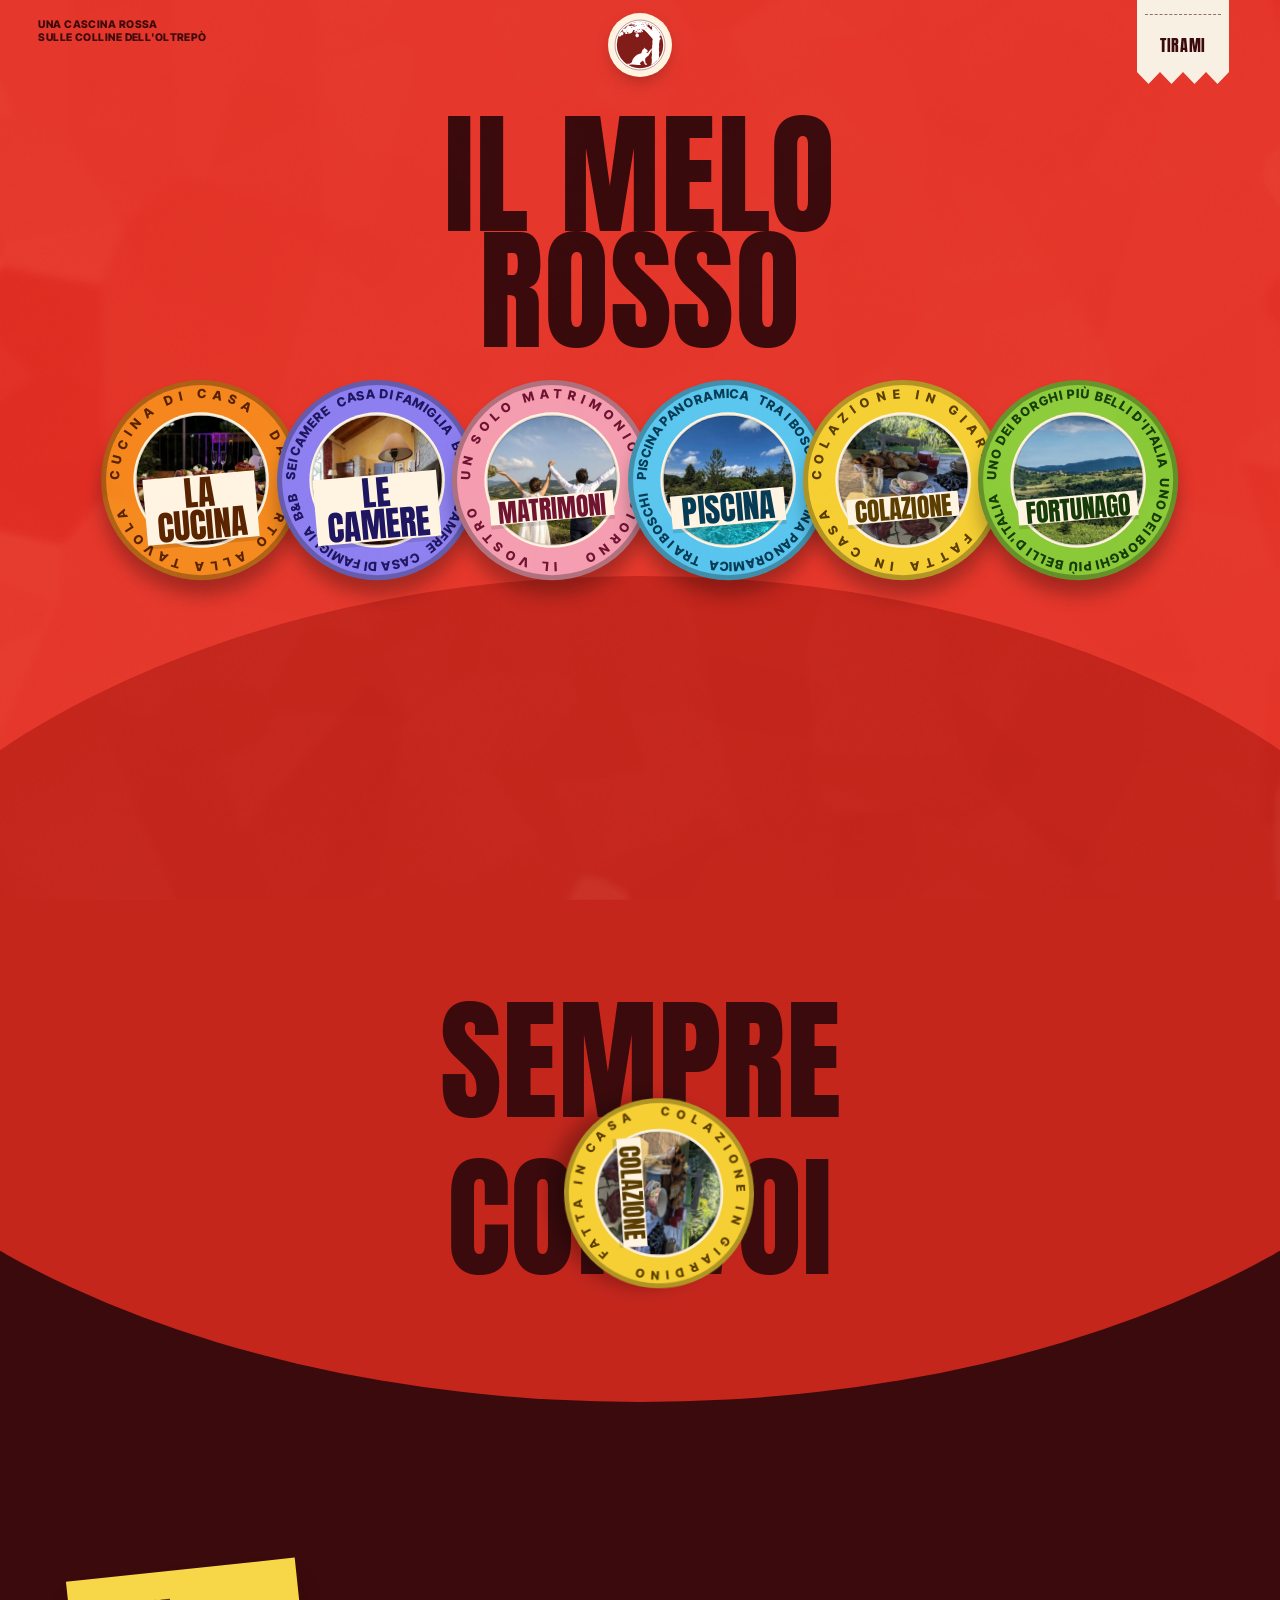
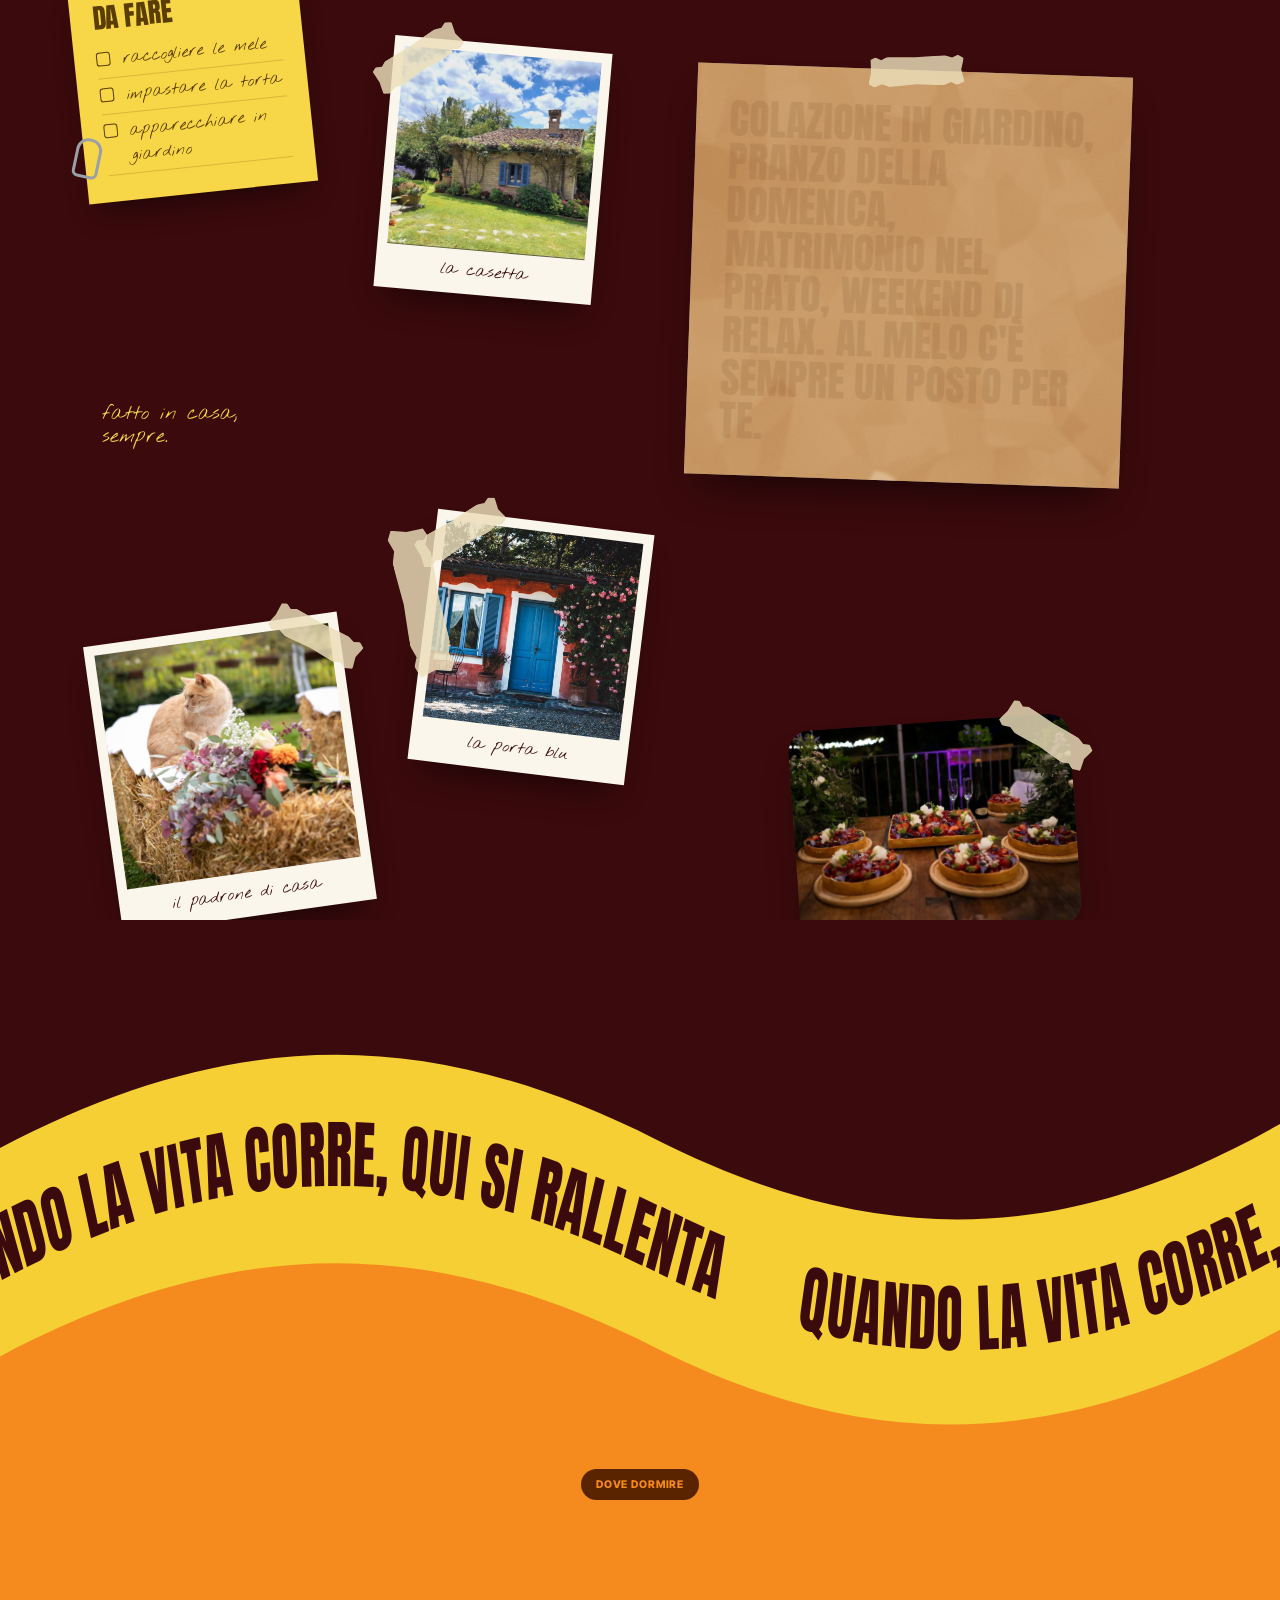
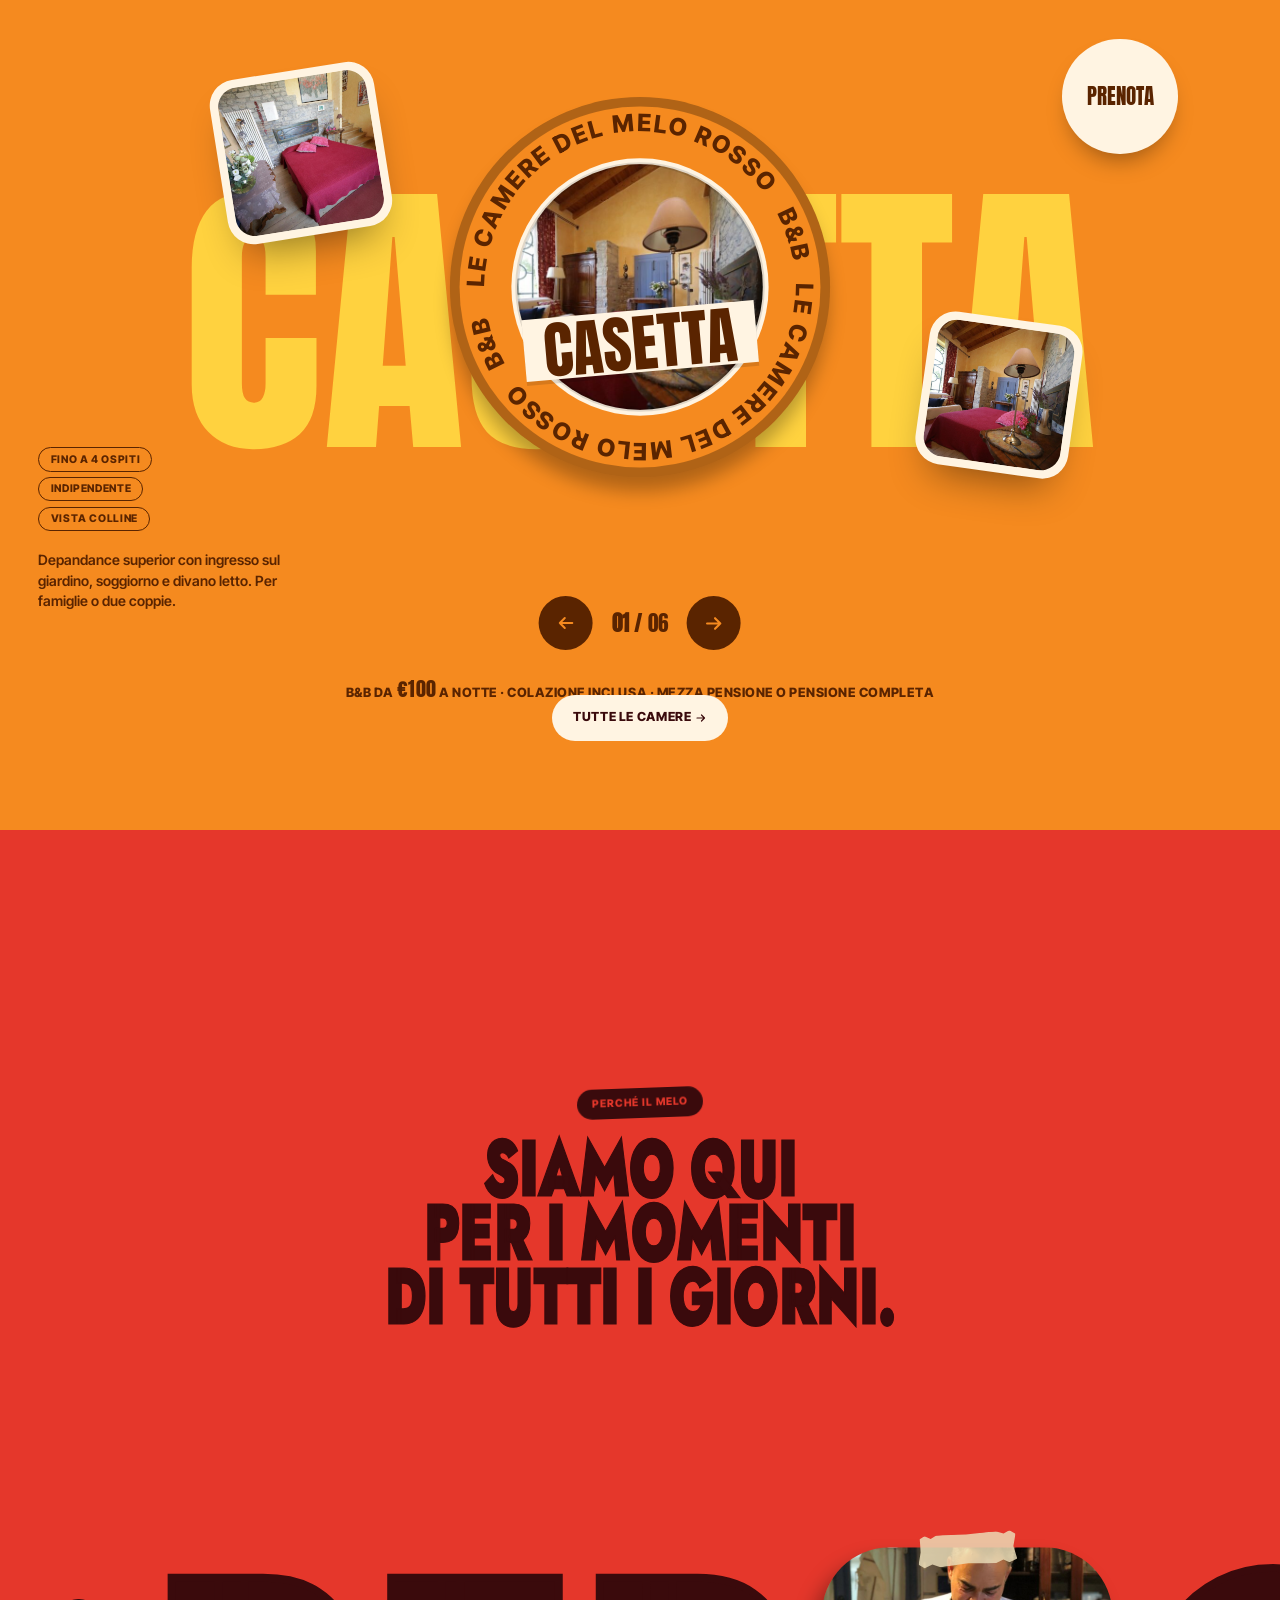
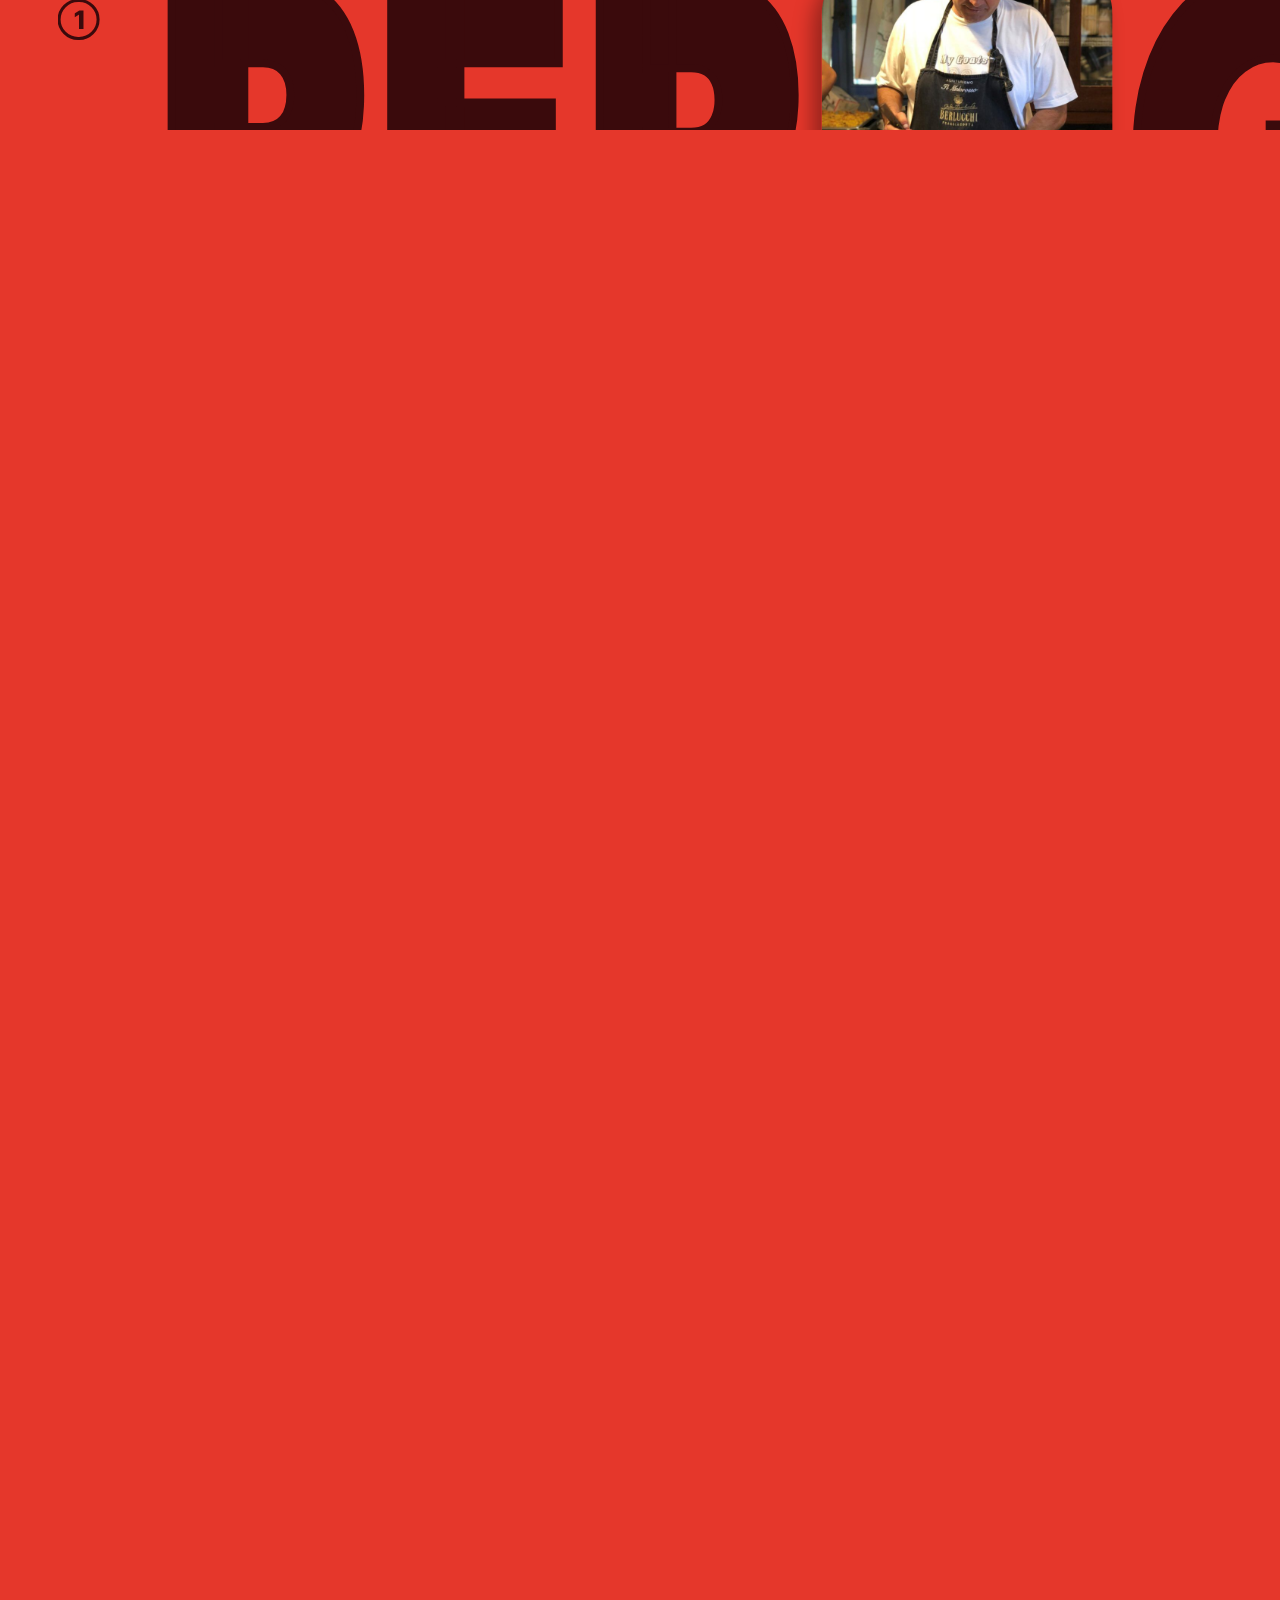
==== commit 20ed4fee: "Niente emoji: icone disegnate; telefono: fascia gialla con spessore costante e testo sempre al centr" ====
--- a/index.html
+++ b/index.html
@@ -17,7 +17,7 @@
   <link rel="preconnect" href="https://fonts.googleapis.com">
   <link rel="preconnect" href="https://fonts.gstatic.com" crossorigin>
   <link rel="stylesheet" href="https://fonts.googleapis.com/css2?family=Anton&family=Inter+Tight:wght@400;500;600;700;800&family=Nothing+You+Could+Do&display=swap">
-  <link rel="stylesheet" href="css/style.css?v=202611211109">
+  <link rel="stylesheet" href="css/style.css?v=202611211122">
 </head>
 <body class="is-loading">
 
@@ -65,7 +65,7 @@
     <a href="mailto:agriturismo@ilmelorosso.it">agriturismo@ilmelorosso.it</a>
     <span>Via Ca' De' Vecchi 1 · Fortunago (PV)</span>
   </div>
-  <p class="menu__hand">tirami su per chiudere ↑</p>
+  <p class="menu__hand">tirami su per chiudere <span class="ico ico--up" aria-hidden="true"></span></p>
 </nav>
 <!-- /SHARED:TOP -->
 
@@ -135,7 +135,7 @@
       </figure>
 
       <p class="hand hand--a" data-speed="1.1">fatto in casa,<br>sempre.</p>
-      <p class="hand hand--b" data-speed="0.8">la casa di campagna<br>della famiglia ✿</p>
+      <p class="hand hand--b" data-speed="0.8">la casa di campagna<br>della famiglia <span class="ico ico--flower" aria-hidden="true"></span></p>
       <i class="tape tape--loose" data-speed="1.6"></i>
     </div>
   </section>
@@ -164,13 +164,13 @@
       </div>
       <a class="roundbtn" href="tel:+393351762614" aria-label="Prenota: chiama il 335 176 2614"><span>Prenota</span></a>
       <div class="rooms__nav">
-        <button class="arrow" data-dir="-1" aria-label="Camera precedente">←</button>
+        <button class="arrow" data-dir="-1" aria-label="Camera precedente"><span class="ico ico--back" aria-hidden="true"></span></button>
         <span class="rooms__idx"><b>01</b> / 06</span>
-        <button class="arrow" data-dir="1" aria-label="Camera successiva">→</button>
+        <button class="arrow" data-dir="1" aria-label="Camera successiva"><span class="ico ico--arrow" aria-hidden="true"></span></button>
       </div>
     </div>
     <p class="rooms__price">B&amp;B da <b>€100</b> a notte · colazione inclusa · mezza pensione o pensione completa</p>
-    <div class="center"><a class="pill rooms__more" href="camere.html" data-hop>Tutte le camere →</a></div>
+    <div class="center"><a class="pill rooms__more" href="camere.html" data-hop>Tutte le camere <span class="ico ico--arrow" aria-hidden="true"></span></a></div>
   </section>
 
   <!-- ============ MOMENTI · TELA GIGANTE (come Sweet Tape) ============ -->
@@ -182,41 +182,41 @@
           <h2 class="gtitle__h js-hop-in">Siamo qui<br>per i momenti<br>di tutti i giorni.</h2>
         </div>
         <div class="grow" data-row="0">
-          <h3 class="giant" aria-label="Per gustare"><span class="giant__n" aria-hidden="true">①</span><span class="gw" aria-hidden="true">Per</span><span class="gslot" style="--tilt:3.2deg;--dy:-0.118em"><img src="assets/img/site/paolo.jpg" alt="Paolo in cucina"><i class="tape tape--top"></i></span><span class="gw" aria-hidden="true">gustare</span></h3>
+          <h3 class="giant" aria-label="Per gustare"><span class="giant__n" aria-hidden="true"><b>1</b></span><span class="gw" aria-hidden="true">Per</span><span class="gslot" style="--tilt:3.2deg;--dy:-0.118em"><img src="assets/img/site/paolo.jpg" alt="Paolo in cucina"><i class="tape tape--top"></i></span><span class="gw" aria-hidden="true">gustare</span></h3>
           <figure class="gprop gprop--shot" data-pp="-0.03" style="--px:97%;--py:-16%;--pw:15;--pr:-8deg;--pz:2"><img src="assets/img/nuove/img-7616.jpg" alt="Salumi del territorio" loading="lazy"><i class="tape tape--top"></i></figure>
           <figure class="gprop gprop--shot" data-pp="0.03" style="--px:52%;--py:56%;--pw:13;--pr:5deg;--pz:2"><img src="assets/img/nuove/13175261.jpg" alt="Crostate di frutta" loading="lazy"><i class="tape tape--top"></i></figure>
           <a class="gprop gprop--stk" href="cucina.html" data-player="cucina" data-pp="0.03" style="--px:70%;--py:-24%;--pw:17;--pr:-6deg;--pz:3"></a>
           <a class="gprop gprop--stk" href="colazione.html" data-player="colazione" data-pp="-0.02" style="--px:92%;--py:50%;--pw:14;--pr:-14deg;--pz:3"></a>
           <p class="gnote hand" style="--px:22%;--py:80%">la cucina di Paolo:<br>dall'orto alla tavola</p>
-          <ul class="gchips" style="--px:66%;--py:104%"><li>8/9 antipasti</li><li>primo · secondo · dolce</li><li>pranzo 13:00 · cena 20:30</li><li class="gchips__go"><a href="cucina.html" data-hop>Scopri la cucina →</a></li></ul>
+          <ul class="gchips" style="--px:66%;--py:104%"><li>8/9 antipasti</li><li>primo · secondo · dolce</li><li>pranzo 13:00 · cena 20:30</li><li class="gchips__go"><a href="cucina.html" data-hop>Scopri la cucina <span class="ico ico--arrow" aria-hidden="true"></span></a></li></ul>
         </div>
         <svg class="garrow" viewBox="0 0 260 173" aria-hidden="true"><path d="M8,18 C60,10 112,40 150,78 C180,108 205,132 236,150"/><path d="M212,152 L238,151 L229,126"/></svg>
         <div class="grow" data-row="1">
-          <h3 class="giant" aria-label="Per riposare"><span class="giant__n" aria-hidden="true">②</span><span class="gw" aria-hidden="true">Per</span><span class="gslot" style="--tilt:9.6deg;--dy:-0.3em"><img src="assets/img/camere/luna-1.jpg" alt="Camera della Luna"><i class="tape tape--top"></i></span><span class="gw" aria-hidden="true">riposare</span></h3>
+          <h3 class="giant" aria-label="Per riposare"><span class="giant__n" aria-hidden="true"><b>2</b></span><span class="gw" aria-hidden="true">Per</span><span class="gslot" style="--tilt:9.6deg;--dy:-0.3em"><img src="assets/img/camere/luna-1.jpg" alt="Camera della Luna"><i class="tape tape--top"></i></span><span class="gw" aria-hidden="true">riposare</span></h3>
           <figure class="gprop gprop--shot" data-pp="-0.025" style="--px:34%;--py:24%;--pw:19;--pr:-5deg;--pz:1"><img src="assets/img/camere/casetta-2.jpg" alt="La Casetta" loading="lazy"><i class="tape tape--top"></i></figure>
           <figure class="gprop gprop--shot" data-pp="0.03" style="--px:86%;--py:-20%;--pw:14;--pr:7deg;--pz:2"><img src="assets/img/camere/nonno-2.jpg" alt="Camera del Nonno" loading="lazy"><i class="tape tape--top"></i></figure>
           <a class="gprop gprop--stk" href="camere.html" data-player="camere" data-pp="0.04" style="--px:-4%;--py:48%;--pw:17;--pr:12deg;--pz:3"></a>
           <p class="gnote hand" style="--px:16%;--py:-26%">sei camere in una<br>vera casa di famiglia</p>
-          <ul class="gchips" style="--px:60%;--py:104%"><li>B&amp;B</li><li>mezza pensione</li><li>pensione completa</li><li class="gchips__go"><a href="camere.html" data-hop>Scopri le camere →</a></li></ul>
+          <ul class="gchips" style="--px:60%;--py:104%"><li>B&amp;B</li><li>mezza pensione</li><li>pensione completa</li><li class="gchips__go"><a href="camere.html" data-hop>Scopri le camere <span class="ico ico--arrow" aria-hidden="true"></span></a></li></ul>
         </div>
         <svg class="garrow garrow--up" viewBox="0 0 260 173" aria-hidden="true"><path d="M8,155 C60,163 112,133 150,95 C180,65 205,41 236,23"/><path d="M212,21 L238,22 L229,47"/></svg>
         <div class="grow" data-row="2">
-          <h3 class="giant" aria-label="Per festeggiare"><span class="giant__n" aria-hidden="true">③</span><span class="gw" aria-hidden="true">Per</span><span class="gslot" style="--tilt:-4deg;--dy:-0.14em"><img src="assets/img/nuove/img-7615.jpg" alt="Altare floreale"><i class="tape tape--top"></i></span><span class="gw" aria-hidden="true">festeggiare</span></h3>
+          <h3 class="giant" aria-label="Per festeggiare"><span class="giant__n" aria-hidden="true"><b>3</b></span><span class="gw" aria-hidden="true">Per</span><span class="gslot" style="--tilt:-4deg;--dy:-0.14em"><img src="assets/img/nuove/img-7615.jpg" alt="Altare floreale"><i class="tape tape--top"></i></span><span class="gw" aria-hidden="true">festeggiare</span></h3>
           <figure class="gprop gprop--shot" data-pp="0.03" style="--px:40%;--py:-22%;--pw:16;--pr:-7deg;--pz:2"><img src="assets/img/nuove/9642710.jpg" alt="Il bacio degli sposi" loading="lazy"><i class="tape tape--top"></i></figure>
           <figure class="gprop gprop--shot" data-pp="-0.03" style="--px:78%;--py:52%;--pw:14;--pr:6deg;--pz:2"><img src="assets/img/nuove/img-7841.jpg" alt="Tavola con fiori" loading="lazy"><i class="tape tape--top"></i></figure>
           <a class="gprop gprop--stk" href="matrimoni.html" data-player="matrimoni" data-pp="0.02" style="--px:94%;--py:-18%;--pw:16;--pr:-10deg;--pz:3"></a>
           <p class="gnote hand" style="--px:24%;--py:82%">un solo matrimonio<br>al giorno: il vostro</p>
-          <ul class="gchips" style="--px:56%;--py:104%"><li>60 – 150 ospiti</li><li>4,7 / 5 · 47 recensioni</li><li>tensostruttura</li><li class="gchips__go"><a href="matrimoni.html" data-hop>Scopri i matrimoni →</a></li></ul>
+          <ul class="gchips" style="--px:56%;--py:104%"><li>60 – 150 ospiti</li><li>4,7 / 5 · 47 recensioni</li><li>tensostruttura</li><li class="gchips__go"><a href="matrimoni.html" data-hop>Scopri i matrimoni <span class="ico ico--arrow" aria-hidden="true"></span></a></li></ul>
         </div>
         <svg class="garrow" viewBox="0 0 260 173" aria-hidden="true"><path d="M8,18 C60,10 112,40 150,78 C180,108 205,132 236,150"/><path d="M212,152 L238,151 L229,126"/></svg>
         <div class="grow" data-row="3">
-          <h3 class="giant" aria-label="Per scoprire"><span class="giant__n" aria-hidden="true">④</span><span class="gw" aria-hidden="true">Per</span><span class="gslot" style="--tilt:6deg;--dy:-0.22em"><img src="assets/img/nuove/img-7606.jpg" alt="La piscina panoramica"><i class="tape tape--top"></i></span><span class="gw" aria-hidden="true">scoprire</span></h3>
+          <h3 class="giant" aria-label="Per scoprire"><span class="giant__n" aria-hidden="true"><b>4</b></span><span class="gw" aria-hidden="true">Per</span><span class="gslot" style="--tilt:6deg;--dy:-0.22em"><img src="assets/img/nuove/img-7606.jpg" alt="La piscina panoramica"><i class="tape tape--top"></i></span><span class="gw" aria-hidden="true">scoprire</span></h3>
           <figure class="gprop gprop--shot" data-pp="-0.03" style="--px:30%;--py:30%;--pw:18;--pr:-6deg;--pz:1"><img src="assets/img/nuove/meloview16.jpg" alt="La piscina dall'alto" loading="lazy"><i class="tape tape--top"></i></figure>
           <figure class="gprop gprop--shot" data-pp="0.03" style="--px:90%;--py:-22%;--pw:14;--pr:8deg;--pz:2"><img src="assets/img/nuove/img-7607-1.jpg" alt="Le colline" loading="lazy"><i class="tape tape--top"></i></figure>
           <a class="gprop gprop--stk" href="piscina.html" data-player="piscina" data-pp="0.03" style="--px:62%;--py:-26%;--pw:16;--pr:-8deg;--pz:3"></a>
           <a class="gprop gprop--stk" href="fortunago.html" data-player="fortunago" data-pp="-0.02" style="--px:96%;--py:54%;--pw:13;--pr:10deg;--pz:3"></a>
           <p class="gnote hand" style="--px:12%;--py:-24%">uno dei Borghi<br>più belli d'Italia</p>
-          <ul class="gchips" style="--px:58%;--py:104%"><li>piscina panoramica</li><li>sentieri</li><li>vini dell'Oltrepò</li><li>pet friendly</li><li class="gchips__go"><a href="fortunago.html" data-hop>Scopri Fortunago →</a></li></ul>
+          <ul class="gchips" style="--px:58%;--py:104%"><li>piscina panoramica</li><li>sentieri</li><li>vini dell'Oltrepò</li><li>pet friendly</li><li class="gchips__go"><a href="fortunago.html" data-hop>Scopri Fortunago <span class="ico ico--arrow" aria-hidden="true"></span></a></li></ul>
         </div>
       </div>
     </div>
@@ -235,7 +235,7 @@
       <a class="wd__explore" href="matrimoni.html" aria-label="Scopri i matrimoni">
         <svg viewBox="0 0 100 100" aria-hidden="true"><circle cx="50" cy="50" r="45"/></svg>
         <span class="wd__exp-txt">Scopri</span>
-        <span class="wd__exp-dot">↗</span>
+        <span class="wd__exp-dot"><span class="ico ico--out" aria-hidden="true"></span></span>
       </a>
       <figure class="wd__card wd__card--a"><img src="assets/img/nuove/t30-1946176-3.jpg" alt=""><i class="tape tape--top"></i></figure>
       <figure class="wd__card wd__card--b"><img src="assets/img/nuove/img-7615.jpg" alt=""><i class="tape tape--top"></i></figure>
@@ -304,8 +304,8 @@
 <script src="assets/vendor/ScrollTrigger.min.js"></script>
 <script src="assets/vendor/lenis.min.js"></script>
 <script src="assets/vendor/matter.min.js"></script>
-<script src="js/core.js?v=202611211109"></script>
-<script src="js/main.js?v=202611211109"></script>
+<script src="js/core.js?v=202611211122"></script>
+<script src="js/main.js?v=202611211122"></script>
 <!-- /SHARED:SCRIPTS -->
 </body>
 </html>
--- a/css/style.css
+++ b/css/style.css
@@ -62,6 +62,19 @@
 .hw { white-space: nowrap; }
 .hl { display: inline-block; }
 .hand { font-family: var(--hand); line-height: 1.15; }
+
+/* icone disegnate (niente emoji: su telefono diventerebbero faccine colorate). Prendono il colore del testo */
+.pill .ico, .gchips .ico { margin-left: .25em; }
+.ico { display: inline-block; width: 1em; height: 1em; vertical-align: -.14em; background: currentColor; -webkit-mask: var(--ico) center / contain no-repeat; mask: var(--ico) center / contain no-repeat; flex: none; }
+.ico--arrow { --ico: url("data:image/svg+xml;utf8,<svg xmlns='http://www.w3.org/2000/svg' viewBox='0 0 24 24' fill='none' stroke='black' stroke-width='2.4' stroke-linecap='round' stroke-linejoin='round'><path d='M4 12h15M13 6l6 6-6 6'/></svg>"); }
+.ico--back { --ico: url("data:image/svg+xml;utf8,<svg xmlns='http://www.w3.org/2000/svg' viewBox='0 0 24 24' fill='none' stroke='black' stroke-width='2.4' stroke-linecap='round' stroke-linejoin='round'><path d='M20 12H5M11 6l-6 6 6 6'/></svg>"); }
+.ico--up { --ico: url("data:image/svg+xml;utf8,<svg xmlns='http://www.w3.org/2000/svg' viewBox='0 0 24 24' fill='none' stroke='black' stroke-width='2.4' stroke-linecap='round' stroke-linejoin='round'><path d='M12 20V5M6 11l6-6 6 6'/></svg>"); }
+.ico--out { --ico: url("data:image/svg+xml;utf8,<svg xmlns='http://www.w3.org/2000/svg' viewBox='0 0 24 24' fill='none' stroke='black' stroke-width='2.4' stroke-linecap='round' stroke-linejoin='round'><path d='M7 17L17 7M8.5 7H17v8.5'/></svg>"); }
+.ico--check { --ico: url("data:image/svg+xml;utf8,<svg xmlns='http://www.w3.org/2000/svg' viewBox='0 0 24 24' fill='none' stroke='black' stroke-width='2.4' stroke-linecap='round' stroke-linejoin='round'><path d='M4 12.5l5 5L20 6'/></svg>"); }
+.ico--phone { --ico: url("data:image/svg+xml;utf8,<svg xmlns='http://www.w3.org/2000/svg' viewBox='0 0 24 24' fill='black'><path d='M6.6 3.2c.6-.3 1.3-.1 1.6.5l1.6 3.2c.3.6.1 1.3-.4 1.7l-1.3 1c.9 2 2.4 3.6 4.4 4.6l1-1.3c.4-.5 1.1-.7 1.7-.4l3.2 1.6c.6.3.8 1 .5 1.6l-.9 1.9c-.4.8-1.2 1.2-2.1 1.1C9.6 19.8 4.2 14.4 3.4 7.7c-.1-.9.3-1.7 1.1-2.1z'/></svg>"); }
+.ico--mail { --ico: url("data:image/svg+xml;utf8,<svg xmlns='http://www.w3.org/2000/svg' viewBox='0 0 24 24' fill='none' stroke='black' stroke-width='2.4' stroke-linecap='round' stroke-linejoin='round'><rect x='3' y='5.5' width='18' height='13' rx='2.5'/><path d='M4 7.5l8 6 8-6'/></svg>"); }
+.ico--flower { --ico: url("data:image/svg+xml;utf8,<svg xmlns='http://www.w3.org/2000/svg' viewBox='0 0 24 24' fill='black'><circle cx='12' cy='5.6' r='3.6'/><circle cx='18.1' cy='10' r='3.6'/><circle cx='15.8' cy='17.2' r='3.6'/><circle cx='8.2' cy='17.2' r='3.6'/><circle cx='5.9' cy='10' r='3.6'/><circle cx='12' cy='12' r='2.6'/></svg>"); }
+.ico--dots { --ico: url("data:image/svg+xml;utf8,<svg xmlns='http://www.w3.org/2000/svg' viewBox='0 0 24 24' fill='black'><circle cx='12' cy='5' r='2.1'/><circle cx='12' cy='12' r='2.1'/><circle cx='12' cy='19' r='2.1'/></svg>"); }
 /* cursore disegnato (come Sweet Tape) */
 html.has-cursor, html.has-cursor * { cursor: none !important; }
 .cursor { position: fixed; left: 0; top: 0; z-index: 100000; width: 48px; height: 52px; pointer-events: none; opacity: 0; will-change: transform; filter: drop-shadow(0 1px 1.5px rgba(0, 0, 0, .45)); }
@@ -228,7 +241,7 @@
 .note ul { list-style: none; margin: 0; padding: 0; font-family: var(--hand); font-size: 1.05rem; }
 .note li { padding: .3rem 0 .3rem 1.6rem; position: relative; border-bottom: 1px solid rgba(90, 61, 0, .2); }
 .note li::before { content: ""; position: absolute; left: 0; top: .55rem; width: .85rem; height: .85rem; border: 1.5px solid currentColor; border-radius: 3px; }
-.note li.done::after { content: "✓"; position: absolute; left: .1rem; top: -.15rem; font-size: 1.3rem; color: #C4261C; font-family: var(--hand); }
+.note li.done::after { content: ""; position: absolute; left: .1rem; top: .05rem; width: 1.1rem; height: 1.1rem; background: #C4261C; -webkit-mask: var(--ico) center / contain no-repeat; mask: var(--ico) center / contain no-repeat; --ico: url("data:image/svg+xml;utf8,<svg xmlns='http://www.w3.org/2000/svg' viewBox='0 0 24 24' fill='none' stroke='black' stroke-width='2.4' stroke-linecap='round' stroke-linejoin='round'><path d='M4 12.5l5 5L20 6'/></svg>"); }
 .clip { position: absolute; left: -10px; bottom: 26px; width: 26px; height: 40px; border: 3px solid #9aa0a6; border-radius: 12px 12px 6px 6px; transform: rotate(18deg); }
 
 .polaroid { width: clamp(170px, 17vw, 280px); background: #FBF6EC; padding: 10px 10px 0; box-shadow: 0 20px 34px -16px rgba(0, 0, 0, .6); color: var(--wine); }
@@ -357,7 +370,9 @@
   font-size: var(--gs); line-height: .82; letter-spacing: -.005em;
   -webkit-text-stroke: .016em currentColor;
 }
-.giant__n { align-self: flex-start; flex: none; margin: .07em .06em 0 0; font-family: var(--hand); font-size: .09em; line-height: 1; -webkit-text-stroke: 0; }
+/* numero nel cerchietto disegnato (non il carattere ①, che su alcuni telefoni cambia aspetto) */
+.giant__n { align-self: flex-start; flex: none; margin: .1em .1em 0 0; display: grid; place-items: center; width: .085em; height: .085em; border: max(1.5px, .007em) solid currentColor; border-radius: 50%; font-family: var(--body); font-weight: 800; font-size: 1em; -webkit-text-stroke: 0; }
+.giant__n > b { font-size: .052em; line-height: 1; font-weight: 800; }
 .gw { display: flex; }
 .gclip { display: block; flex: none; overflow: hidden; margin: -.2em -.05em 0; padding: .2em .05em 0; }
 .gch { display: block; }
@@ -394,9 +409,11 @@
   .gprop--shot { width: 28vw; }
   .gprop--stk { width: 25vw; }
   .gnote { font-size: 1.05rem; }
-  .gchips { max-width: 80vw; }
-  .gchips li { font-size: .62rem; padding: .32rem .7rem; }
-  .garrow { width: 62vw; }
+  .giant__n { width: max(.085em, 28px); height: max(.085em, 28px); border-width: 2px; }
+  .giant__n > b { font-size: max(.052em, 14px); }
+  .gchips { display: none; }   /* telefono: niente etichette (B&B, mezza pensione...), solo parole e foto */
+  .gnote { transform: rotate(-3deg); }
+  .garrow { width: 24vw; }      /* la freccia sta solo nello spazio tra una parola e l'altra */
 }
 @media (prefers-reduced-motion: reduce) {
   .moments__pin { height: auto; overflow: visible; padding: 4rem 6vw; }
@@ -473,7 +490,7 @@
   font-family: var(--cond); font-weight: 900; text-transform: uppercase; font-size: .95rem; letter-spacing: .02em;
   box-shadow: 0 6px 12px -8px rgba(0, 0, 0, .5);
 }
-.wd__chips li::before { content: "⋮"; opacity: .6; }
+.wd__chips li::before { content: ""; width: .9em; height: .9em; flex: none; opacity: .6; background: currentColor; -webkit-mask: var(--ico) center / contain no-repeat; mask: var(--ico) center / contain no-repeat; --ico: url("data:image/svg+xml;utf8,<svg xmlns='http://www.w3.org/2000/svg' viewBox='0 0 24 24' fill='black'><circle cx='12' cy='5' r='2.1'/><circle cx='12' cy='12' r='2.1'/><circle cx='12' cy='19' r='2.1'/></svg>"); }
 .wd__chips li:nth-child(even) { rotate: 1.5deg; }
 .wd__txt { margin: 0; font-size: clamp(.95rem, 1.15vw, 1.15rem); line-height: 1.32; font-weight: 600; color: var(--wink); }
 .wd__wheel { position: absolute; right: 0; top: 50%; z-index: 4; width: 1px; height: 1px; }
@@ -590,10 +607,14 @@
   .menu .menu__list a.is-here span { background: var(--title); color: var(--cream); }
   /* contatti: due pulsanti di carta + indirizzo */
   .menu__foot { justify-content: center; gap: .5rem; margin-top: 1.1rem; font-size: .7rem; opacity: 1; }
-  .menu__foot a { font-size: 0; padding: .8rem 1.2rem .7rem; border-radius: 99px; background: var(--cream); color: var(--wine); box-shadow: 0 6px 12px -6px rgba(0, 0, 0, .6); }
-  .menu__foot a::before { font-size: .78rem; }
-  .menu__foot a[href^="tel"]::before { content: "☎ Chiamaci"; }
-  .menu__foot a[href^="mailto"]::before { content: "✉ Scrivici"; }
+  .menu__foot a { display: inline-flex; align-items: center; gap: .45rem; font-size: 0; padding: .8rem 1.2rem .7rem; border-radius: 99px; background: var(--cream); color: var(--wine); box-shadow: 0 6px 12px -6px rgba(0, 0, 0, .6); }
+  /* icona disegnata (non emoji) + testo breve */
+  .menu__foot a::before { content: ""; width: 1rem; height: 1rem; background: currentColor; -webkit-mask: var(--ico) center / contain no-repeat; mask: var(--ico) center / contain no-repeat; }
+  .menu__foot a::after { font-size: .78rem; }
+  .menu__foot a[href^="tel"]::before { --ico: url("data:image/svg+xml;utf8,<svg xmlns='http://www.w3.org/2000/svg' viewBox='0 0 24 24' fill='black'><path d='M6.6 3.2c.6-.3 1.3-.1 1.6.5l1.6 3.2c.3.6.1 1.3-.4 1.7l-1.3 1c.9 2 2.4 3.6 4.4 4.6l1-1.3c.4-.5 1.1-.7 1.7-.4l3.2 1.6c.6.3.8 1 .5 1.6l-.9 1.9c-.4.8-1.2 1.2-2.1 1.1C9.6 19.8 4.2 14.4 3.4 7.7c-.1-.9.3-1.7 1.1-2.1z'/></svg>"); }
+  .menu__foot a[href^="mailto"]::before { --ico: url("data:image/svg+xml;utf8,<svg xmlns='http://www.w3.org/2000/svg' viewBox='0 0 24 24' fill='none' stroke='black' stroke-width='2.4' stroke-linecap='round' stroke-linejoin='round'><rect x='3' y='5.5' width='18' height='13' rx='2.5'/><path d='M4 7.5l8 6 8-6'/></svg>"); }
+  .menu__foot a[href^="tel"]::after { content: "Chiamaci"; }
+  .menu__foot a[href^="mailto"]::after { content: "Scrivici"; }
   .menu__foot span { display: none; }
   .menu__hand { left: 1.1rem; right: auto; bottom: 26px; font-size: .95rem; }
 
@@ -617,8 +638,8 @@
   .tape--loose { display: none; }
   .story__drop { width: 30vw; left: 62%; z-index: 0; }   /* passa sotto i fogli, non copre i testi */
 
-  .wave { height: 133vw; }   /* stesse proporzioni del disegno 400×520: niente testo schiacciato */
-  .wave__txt { font-size: 84px; letter-spacing: .5px; }
+  .wave { height: 100vw; }
+  .wave__txt { font-size: 56px; letter-spacing: 5px; }   /* aria tra le lettere: nelle curve non si toccano */
 
   .rooms__stage { height: 720px; }
   /* telefono: la parola sta sopra l'adesivo (non dietro), foto ai lati, testi sotto */
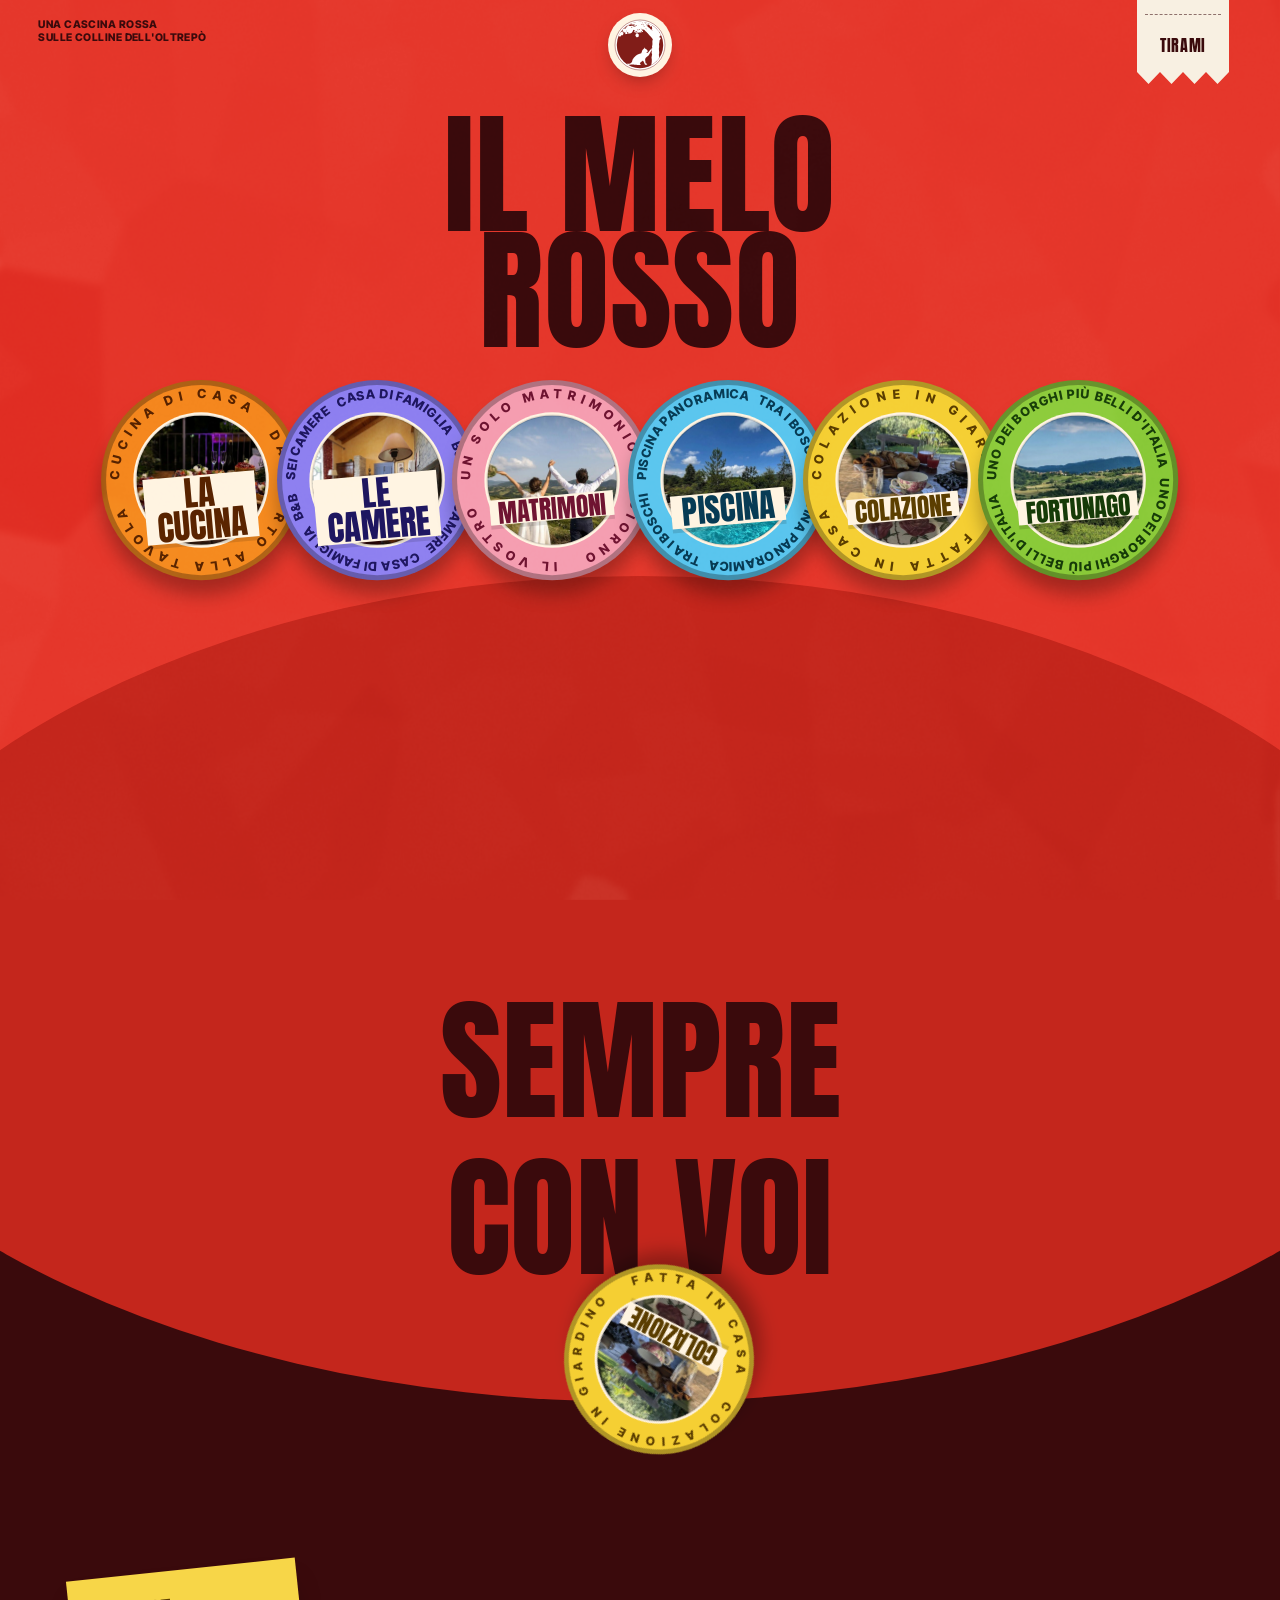
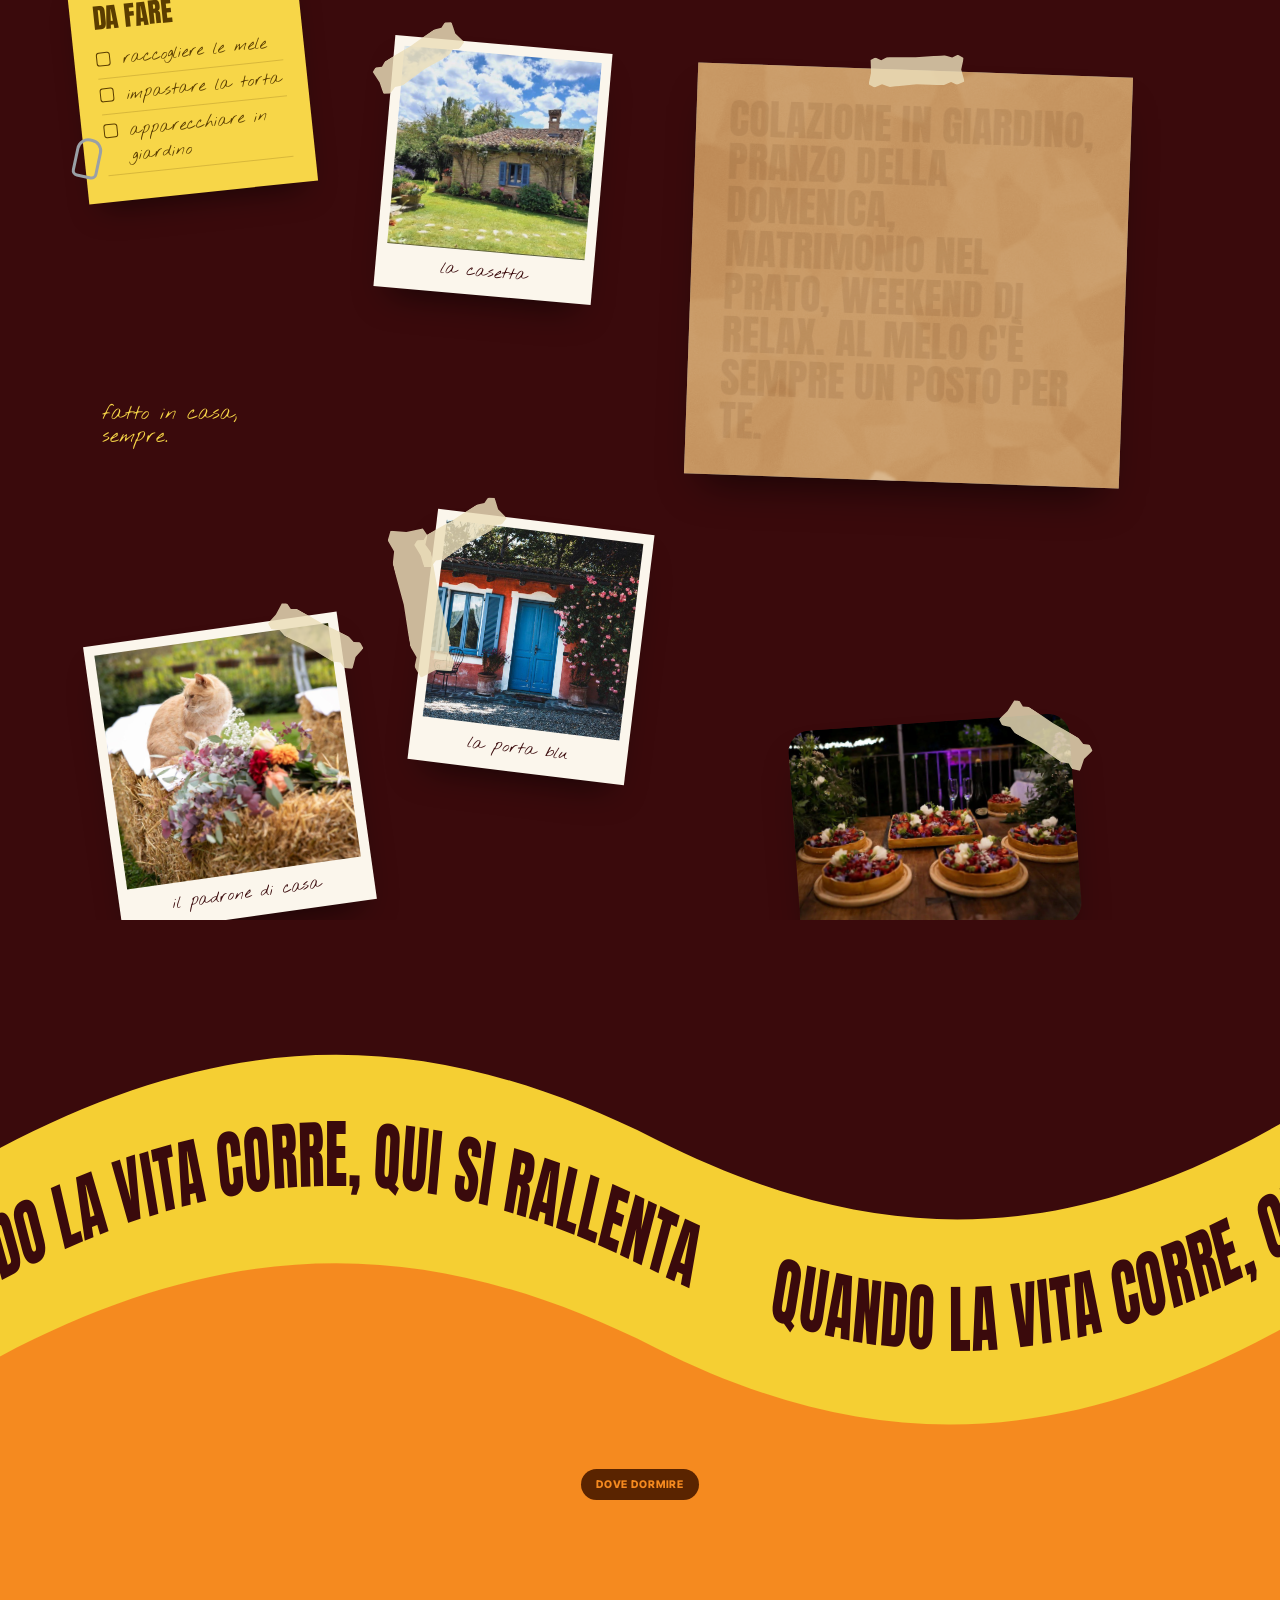
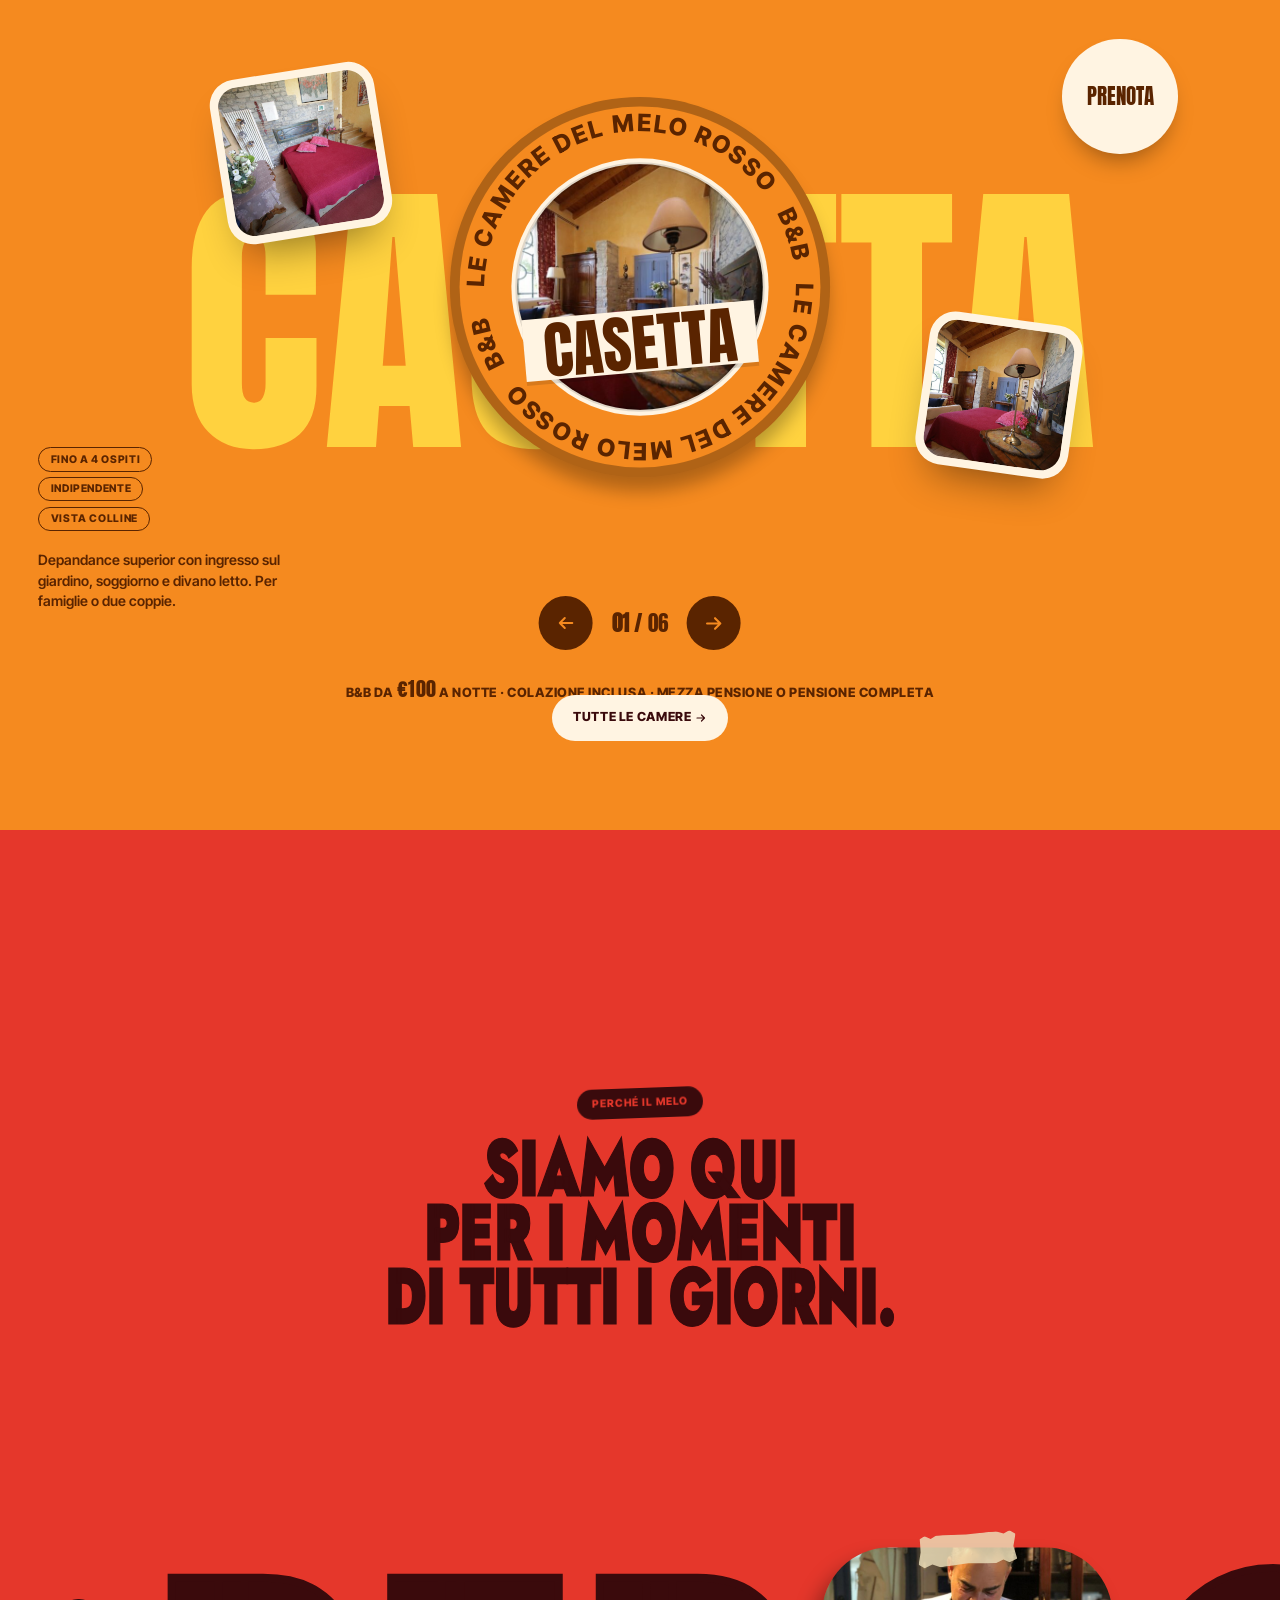
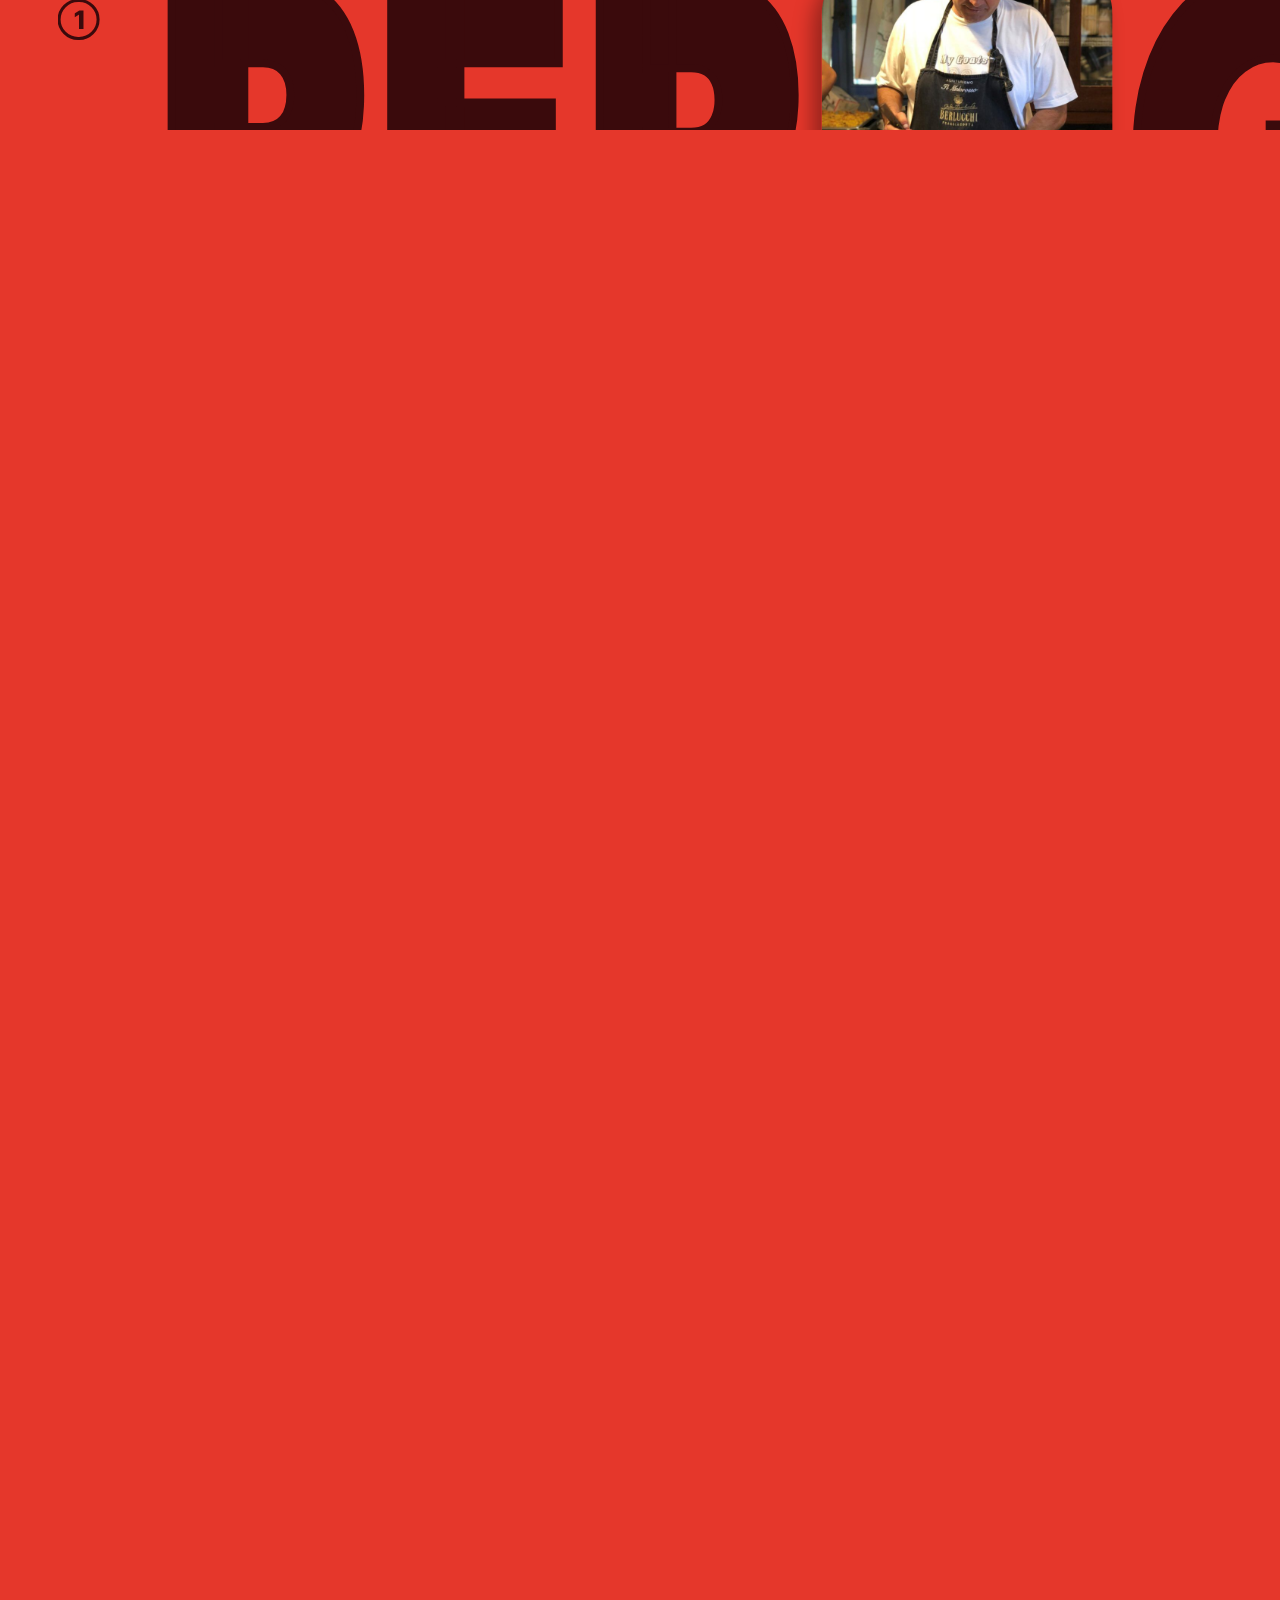
==== commit 14b8cc6d: "Telefono: le sezioni bloccate a tutto schermo (matrimoni, Perché il Melo, super poteri) coprono anch" ====
--- a/index.html
+++ b/index.html
@@ -17,7 +17,7 @@
   <link rel="preconnect" href="https://fonts.googleapis.com">
   <link rel="preconnect" href="https://fonts.gstatic.com" crossorigin>
   <link rel="stylesheet" href="https://fonts.googleapis.com/css2?family=Anton&family=Inter+Tight:wght@400;500;600;700;800&family=Nothing+You+Could+Do&display=swap">
-  <link rel="stylesheet" href="css/style.css?v=202611211122">
+  <link rel="stylesheet" href="css/style.css?v=202611211208">
 </head>
 <body class="is-loading">
 
@@ -304,8 +304,8 @@
 <script src="assets/vendor/ScrollTrigger.min.js"></script>
 <script src="assets/vendor/lenis.min.js"></script>
 <script src="assets/vendor/matter.min.js"></script>
-<script src="js/core.js?v=202611211122"></script>
-<script src="js/main.js?v=202611211122"></script>
+<script src="js/core.js?v=202611211208"></script>
+<script src="js/main.js?v=202611211208"></script>
 <!-- /SHARED:SCRIPTS -->
 </body>
 </html>
--- a/css/style.css
+++ b/css/style.css
@@ -439,7 +439,11 @@
 .wd__brow, .wd__chin { position: relative; z-index: 2; height: clamp(46px, 7vw, 120px); background: var(--wbg); }
 .wd__brow { border-radius: 50% 50% 0 0 / 100% 100% 0 0; margin-bottom: -1px; }
 .wd__chin { border-radius: 0 0 50% 50% / 0 0 100% 100%; margin-top: -1px; }
-.wd__pin { position: relative; height: 100vh; height: 100svh; overflow: hidden; background: var(--wbg); }
+.wd__pin { position: relative; height: 100vh; height: 100svh; overflow: hidden; background: var(--wbg); --pinbg: var(--wbg); }
+/* sezioni bloccate a tutto schermo: su telefono, quando la barra del browser si nasconde o compare,
+   lo schermo diventa più alto della sezione e sopra/sotto si vedevano i colori delle sezioni vicine.
+   Mentre la sezione è bloccata, il suo colore continua oltre i bordi e copre quelle fessure. */
+.is-pinned { box-shadow: 0 -50vh 0 var(--pinbg, var(--bg)), 0 50vh 0 var(--pinbg, var(--bg)); }
 .wd__kicker {
   position: absolute; left: 50%; top: 9vh; z-index: 5;
   translate: -50% 0; rotate: -2deg;
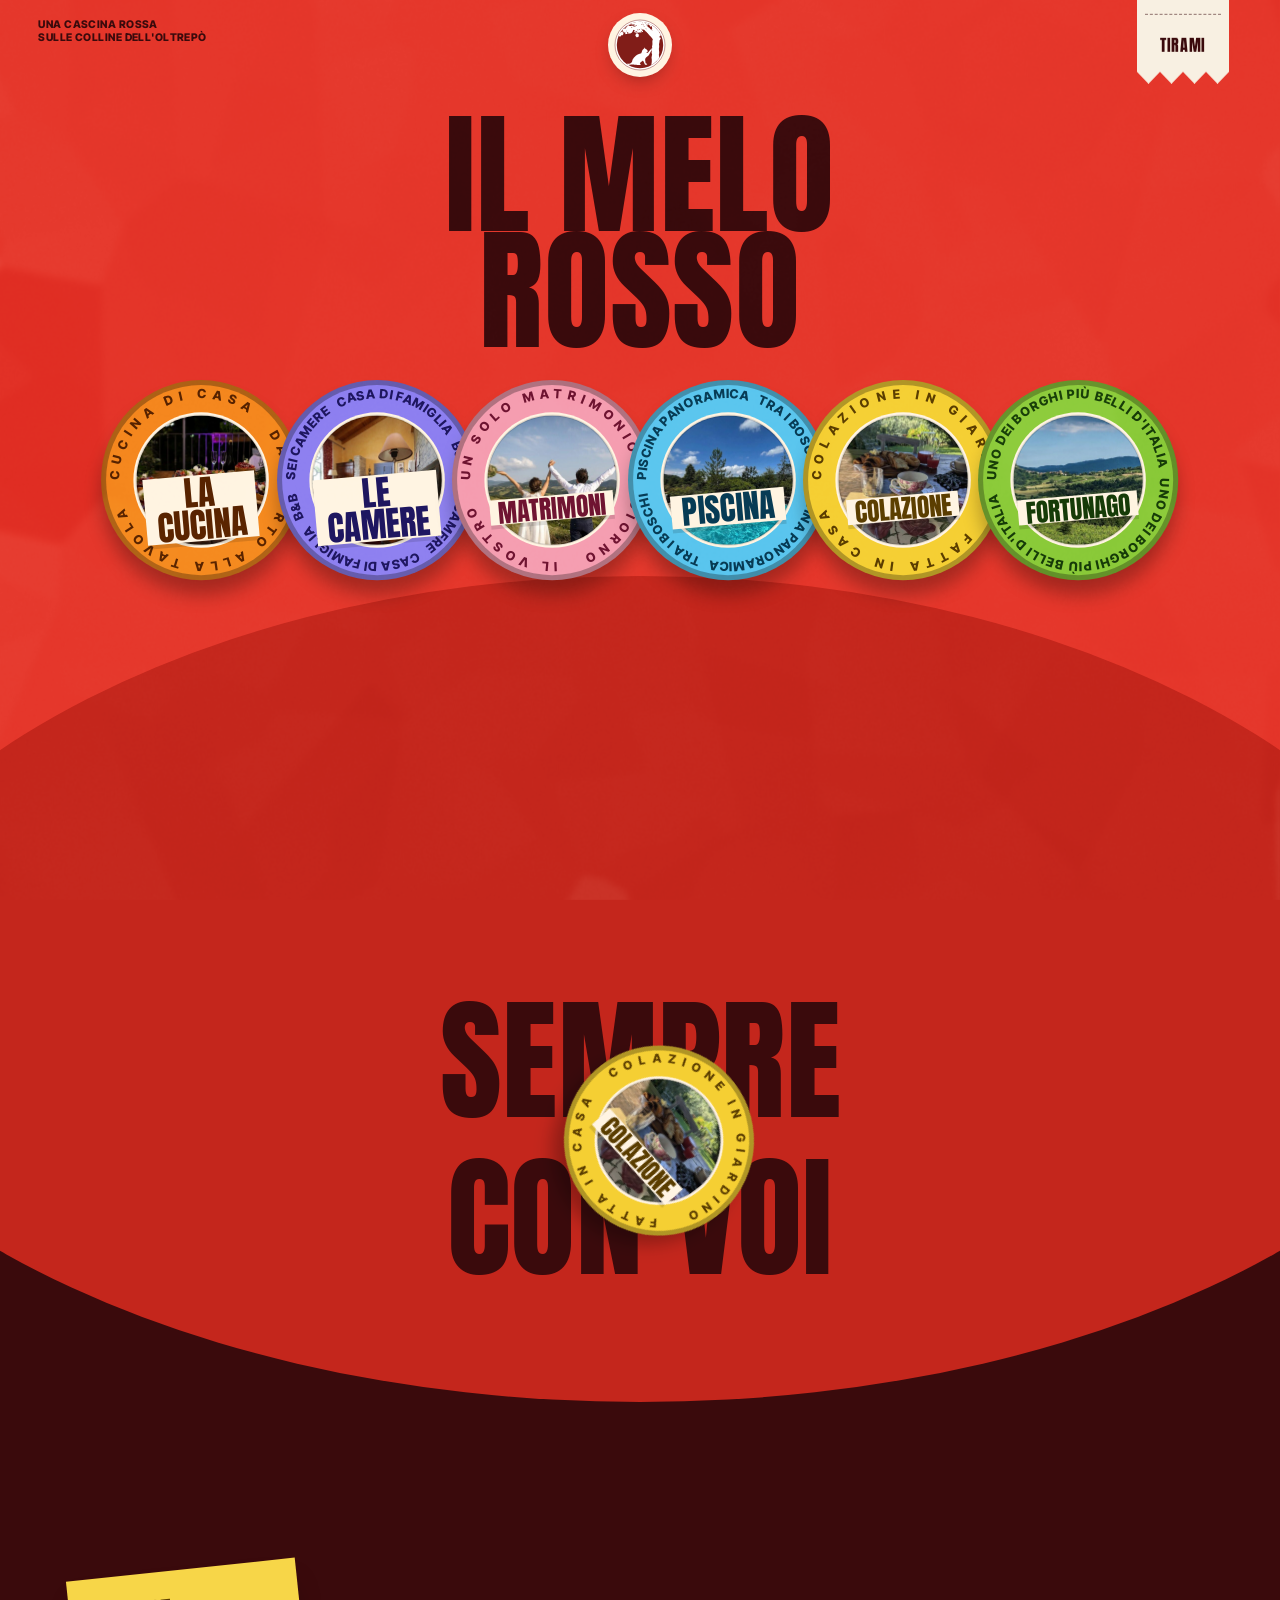
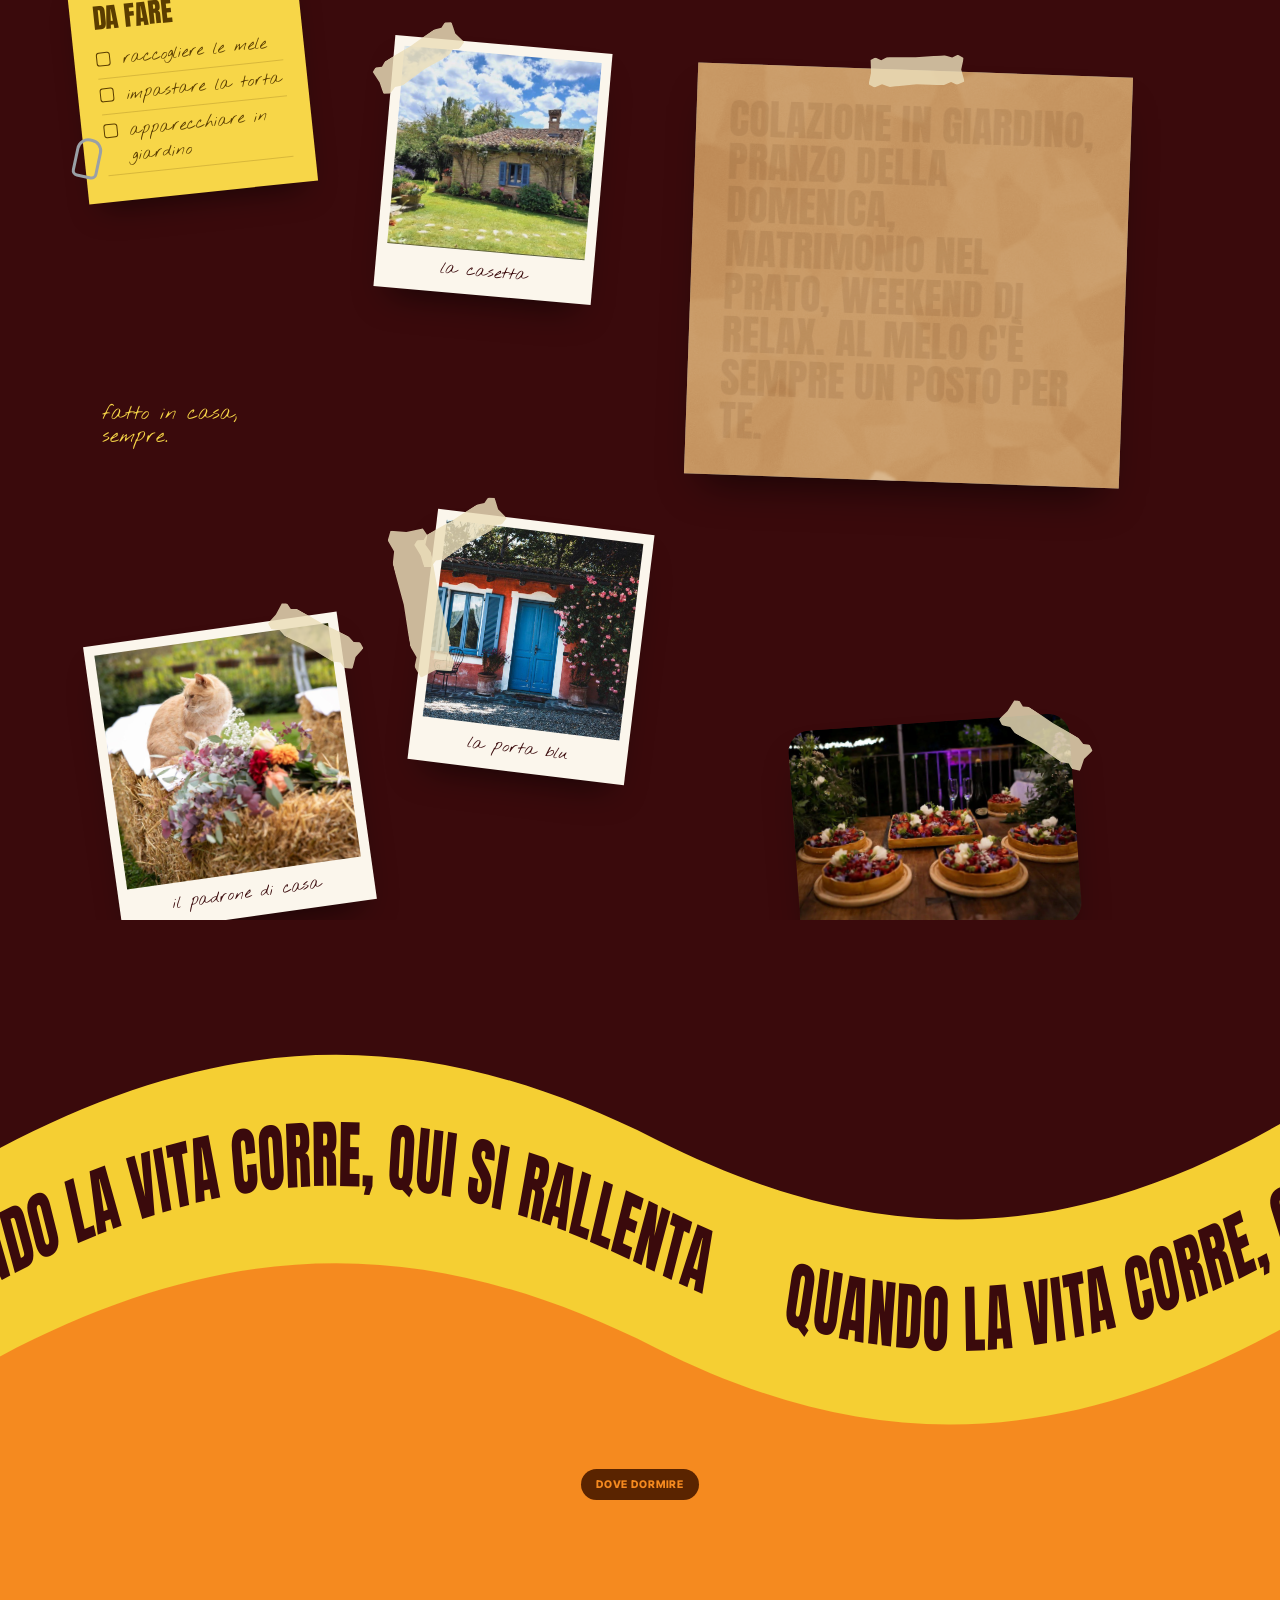
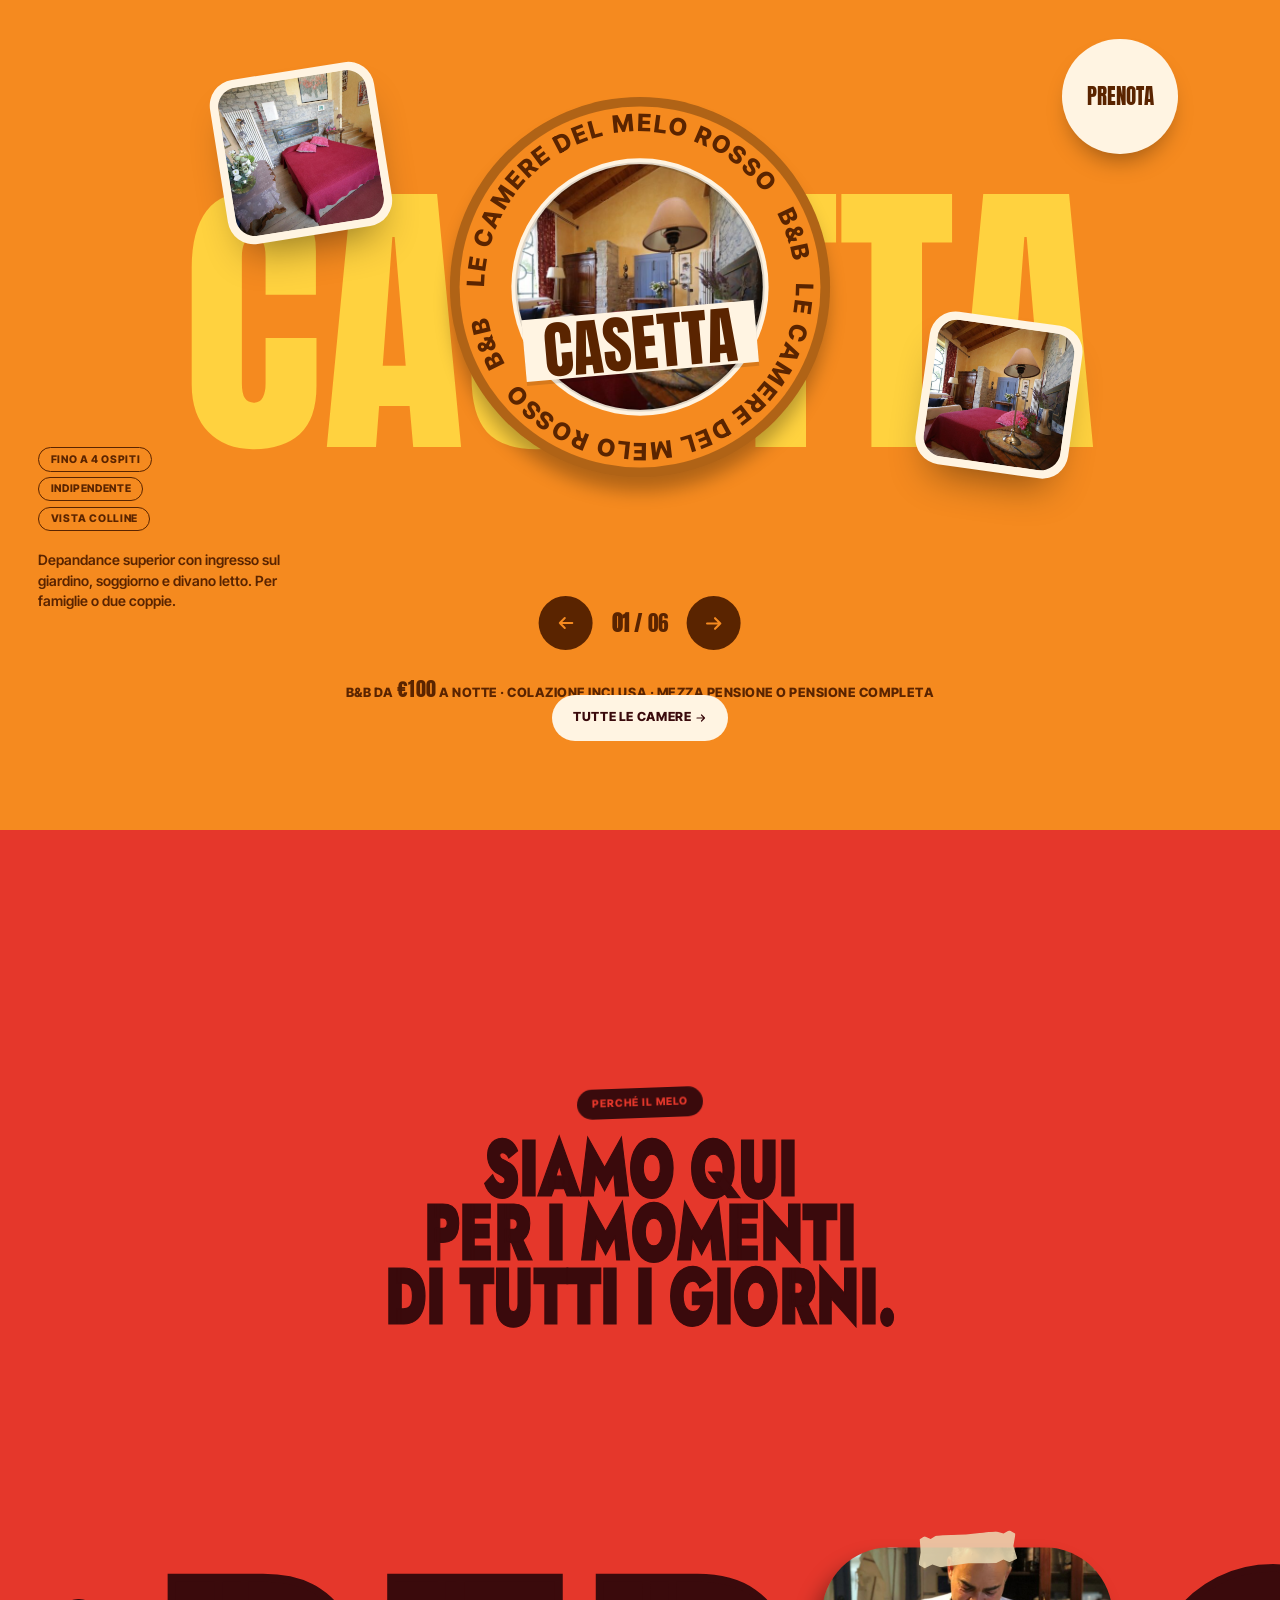
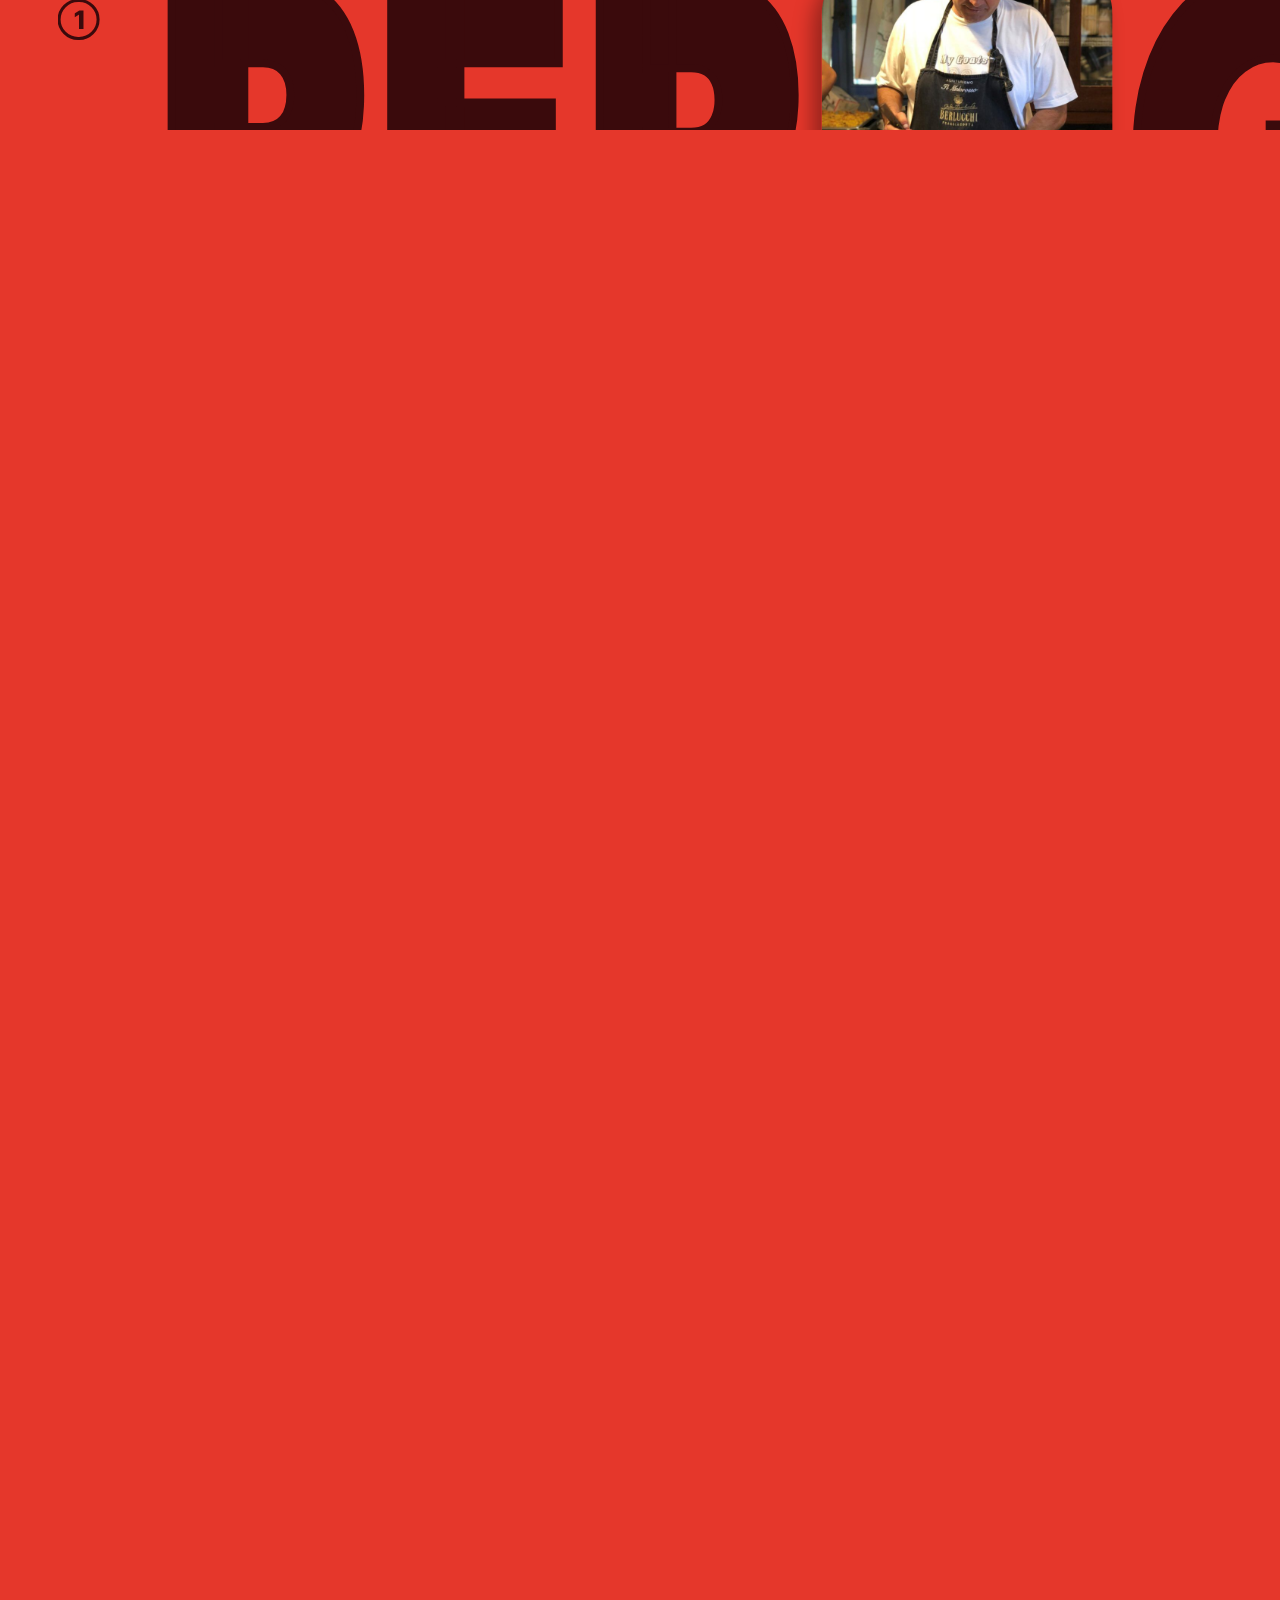
==== commit 0c39d600: "Home su telefono: nome del posto decorato (IL su etichetta di carta, MELO pieno, ROSSO a contorno, f" ====
--- a/index.html
+++ b/index.html
@@ -17,7 +17,7 @@
   <link rel="preconnect" href="https://fonts.googleapis.com">
   <link rel="preconnect" href="https://fonts.gstatic.com" crossorigin>
   <link rel="stylesheet" href="https://fonts.googleapis.com/css2?family=Anton&family=Inter+Tight:wght@400;500;600;700;800&family=Nothing+You+Could+Do&display=swap">
-  <link rel="stylesheet" href="css/style.css?v=202611211208">
+  <link rel="stylesheet" href="css/style.css?v=202611211221">
 </head>
 <body class="is-loading">
 
@@ -73,7 +73,7 @@
 
   <!-- ============ HERO · IL MELO ROSSO ============ -->
   <section class="pick" id="home">
-    <h1 class="pick__title"><span class="js-hop-in">Il Melo</span><span class="js-hop-in">Rosso</span></h1>
+    <h1 class="pick__title" aria-label="Il Melo Rosso"><span class="pick__l1" aria-hidden="true"><span class="pick__il js-hop-in">Il</span><span class="pick__melo js-hop-in">Melo</span></span><span class="pick__rosso js-hop-in" aria-hidden="true">Rosso</span><span class="pick__sub hand" aria-hidden="true"><svg class="pick__apple" viewBox="0 0 40 44" aria-hidden="true"><path class="pick__apple-body" d="M20 13c-3-2.6-7.6-3.4-11-1.2C4.6 14.6 3.4 20.6 5 26.4 6.8 33 11 40 15.6 40.8c1.8.3 3-.6 4.4-.6s2.6.9 4.4.6C29 40 33.2 33 35 26.4c1.6-5.8.4-11.8-4-14.6-3.4-2.2-8-1.4-11 1.2z"/><path class="pick__apple-stem" d="M20 13.5c0-3.6 1-6.6 3-9"/><path class="pick__apple-leaf" d="M22.4 7.6c2.6-3.6 7-4.6 10.6-3.4-1.4 3.8-6 6-10.6 3.4z"/><path class="pick__apple-shine" d="M11 19.5c-1.6 1.6-2.2 4-1.8 6.4"/></svg><span>agriturismo a Fortunago</span></span></h1>
     <div class="pick__row" role="list">
       <button class="pick__item" role="listitem" data-player="cucina" data-go="#momenti" data-panel="0"></button>
       <button class="pick__item" role="listitem" data-player="camere" data-go="#camere"></button>
@@ -304,8 +304,8 @@
 <script src="assets/vendor/ScrollTrigger.min.js"></script>
 <script src="assets/vendor/lenis.min.js"></script>
 <script src="assets/vendor/matter.min.js"></script>
-<script src="js/core.js?v=202611211208"></script>
-<script src="js/main.js?v=202611211208"></script>
+<script src="js/core.js?v=202611211221"></script>
+<script src="js/main.js?v=202611211221"></script>
 <!-- /SHARED:SCRIPTS -->
 </body>
 </html>
--- a/css/style.css
+++ b/css/style.css
@@ -191,6 +191,9 @@
   transition: color .6s var(--ease);
   z-index: 1;
 }
+/* nome del posto: su computer due righe semplici; su telefono composizione decorata (vedi sotto) */
+.pick__l1 { display: flex; gap: .22em; }
+.pick__sub { display: none; }
 .pick__row {
   position: absolute; left: 0; right: 0; top: calc(clamp(5.5rem, 13vh, 9rem) + clamp(6.5rem, 20.5vw, 23rem));
   display: flex; justify-content: center; align-items: flex-end;
@@ -622,7 +625,31 @@
   .menu__foot span { display: none; }
   .menu__hand { left: 1.1rem; right: auto; bottom: 26px; font-size: .95rem; }
 
-  .pick__title { top: 6.5rem; font-size: 17vw; }
+  /* telefono: "IL" come etichetta di carta inclinata, MELO pieno e grande, ROSSO solo contorno
+     un po' storto che si sovrappone, e sotto la firma a mano con la mela disegnata */
+  .pick__title { top: 6.3rem; font-size: 27vw; line-height: .8; }
+  .pick__l1 { position: relative; display: block; }
+  .pick__il {
+    position: absolute; z-index: 2; right: 100%; top: -.04em; margin-right: -.16em;
+    font-size: .3em; line-height: 1; padding: .14em .28em .04em; border-radius: .18em;
+    background: var(--cream); color: var(--wine); rotate: -12deg;
+    box-shadow: 0 6px 12px -6px rgba(0, 0, 0, .45);
+  }
+  .pick__melo { display: block; rotate: -3deg; }
+  .pick__rosso {
+    display: block; margin-top: -.02em; rotate: 2deg;
+    color: transparent; -webkit-text-stroke: max(2px, .022em) var(--title);
+    transition: -webkit-text-stroke-color .6s var(--ease);
+  }
+  .pick__sub {
+    display: flex; align-items: center; gap: .4rem; margin-top: .55rem;
+    font-size: 1.3rem; line-height: 1; text-transform: none; rotate: -4deg;
+  }
+  .pick__apple { width: 1.7rem; height: 1.85rem; overflow: visible; }
+  .pick__apple-body { fill: currentColor; }
+  .pick__apple-leaf { fill: currentColor; opacity: .75; }
+  .pick__apple-stem, .pick__apple-shine { fill: none; stroke: currentColor; stroke-width: 2.4; stroke-linecap: round; }
+  .pick__apple-shine { stroke: var(--bg); opacity: .6; transition: stroke .6s; }
   .pick__row { top: auto; bottom: 16vh; flex-wrap: wrap; padding: 0 4vw; row-gap: 0; }
   .pick__item { width: 33vw; margin: -3vw -1.5vw; }
   .pick__hill { top: 60%; }
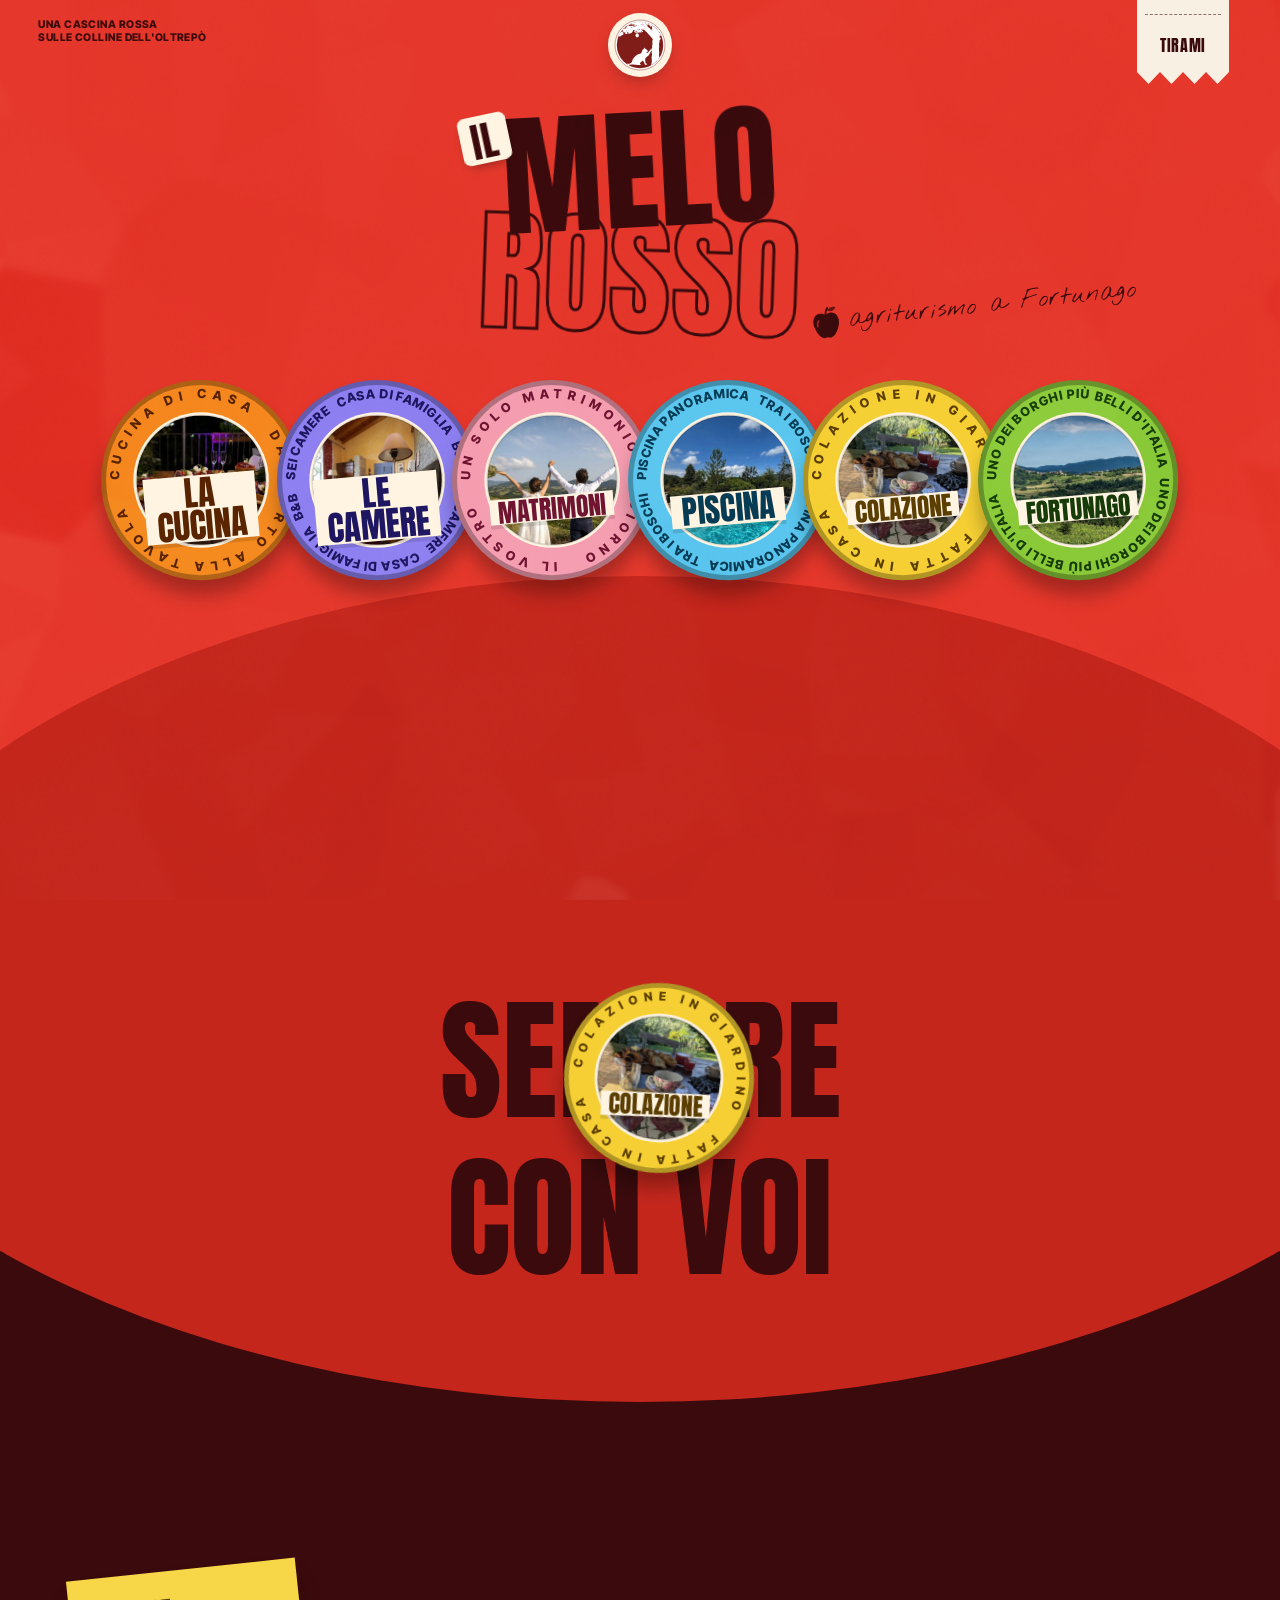
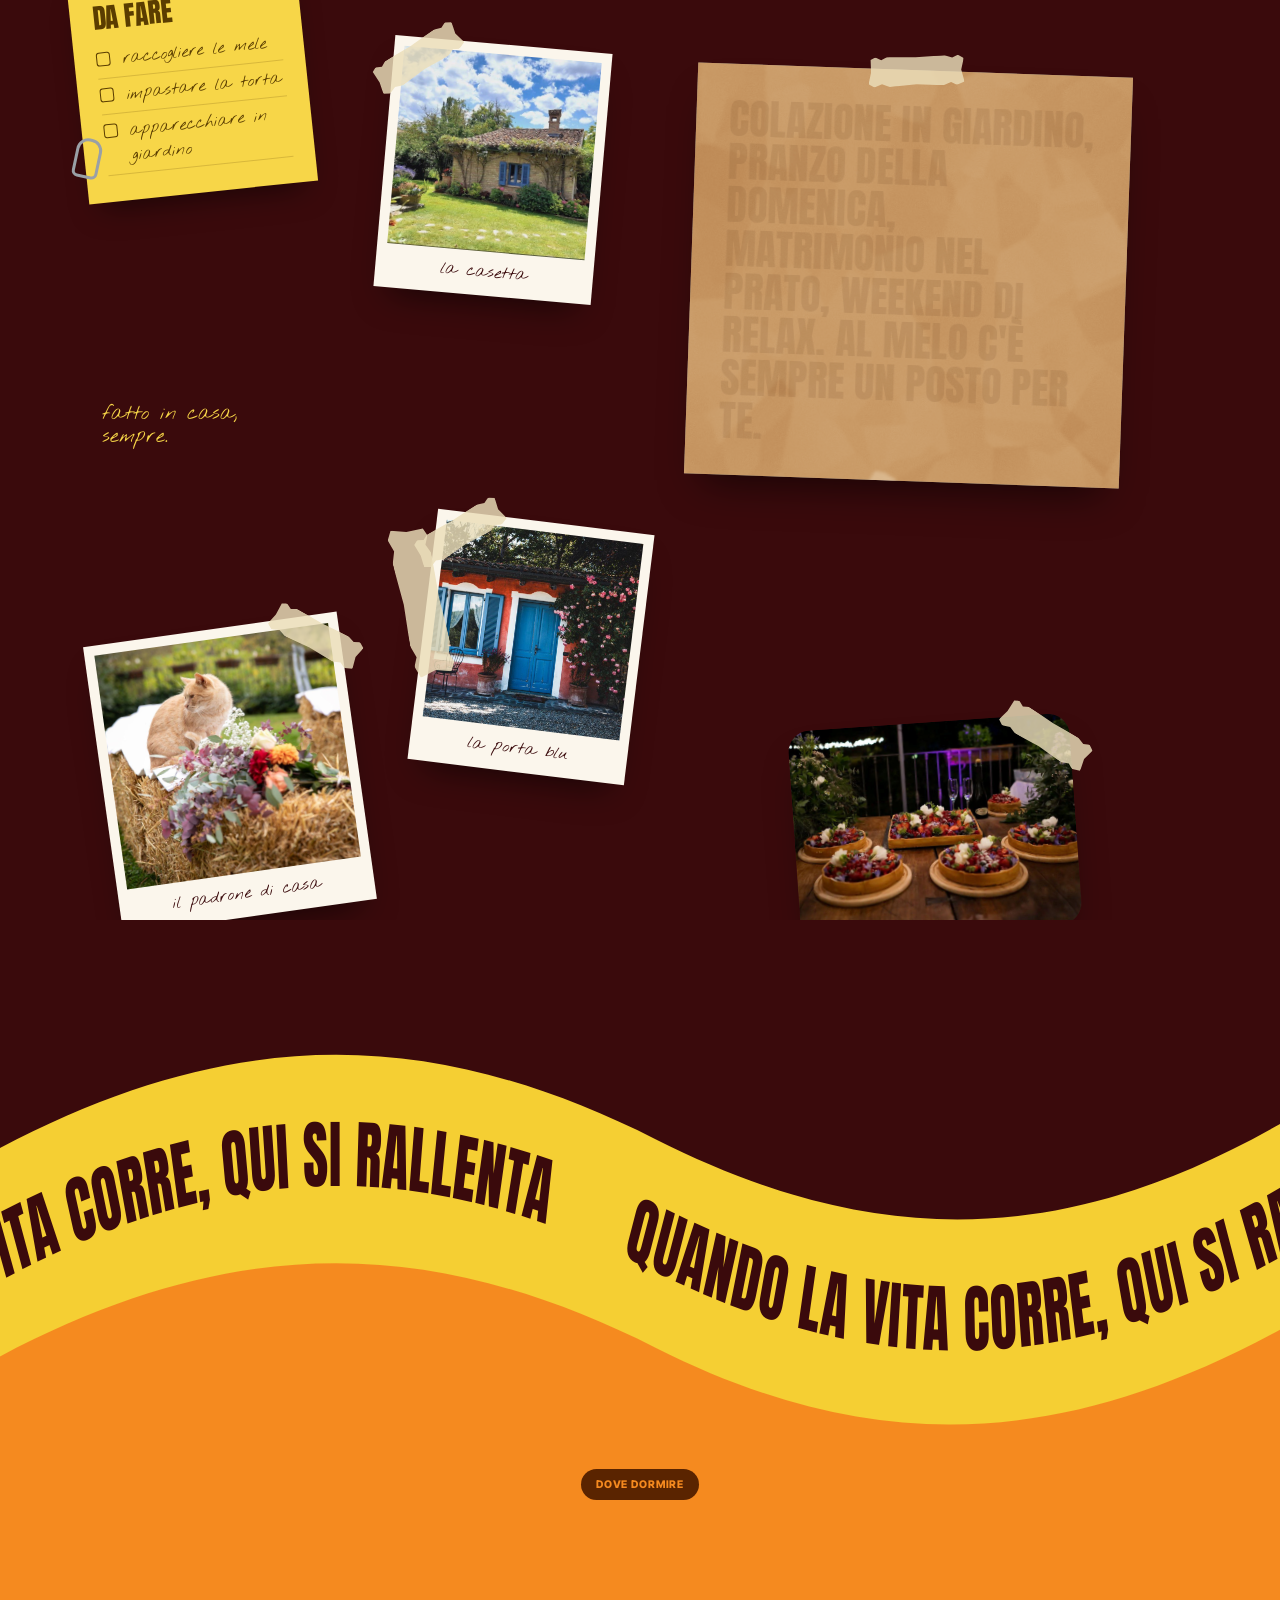
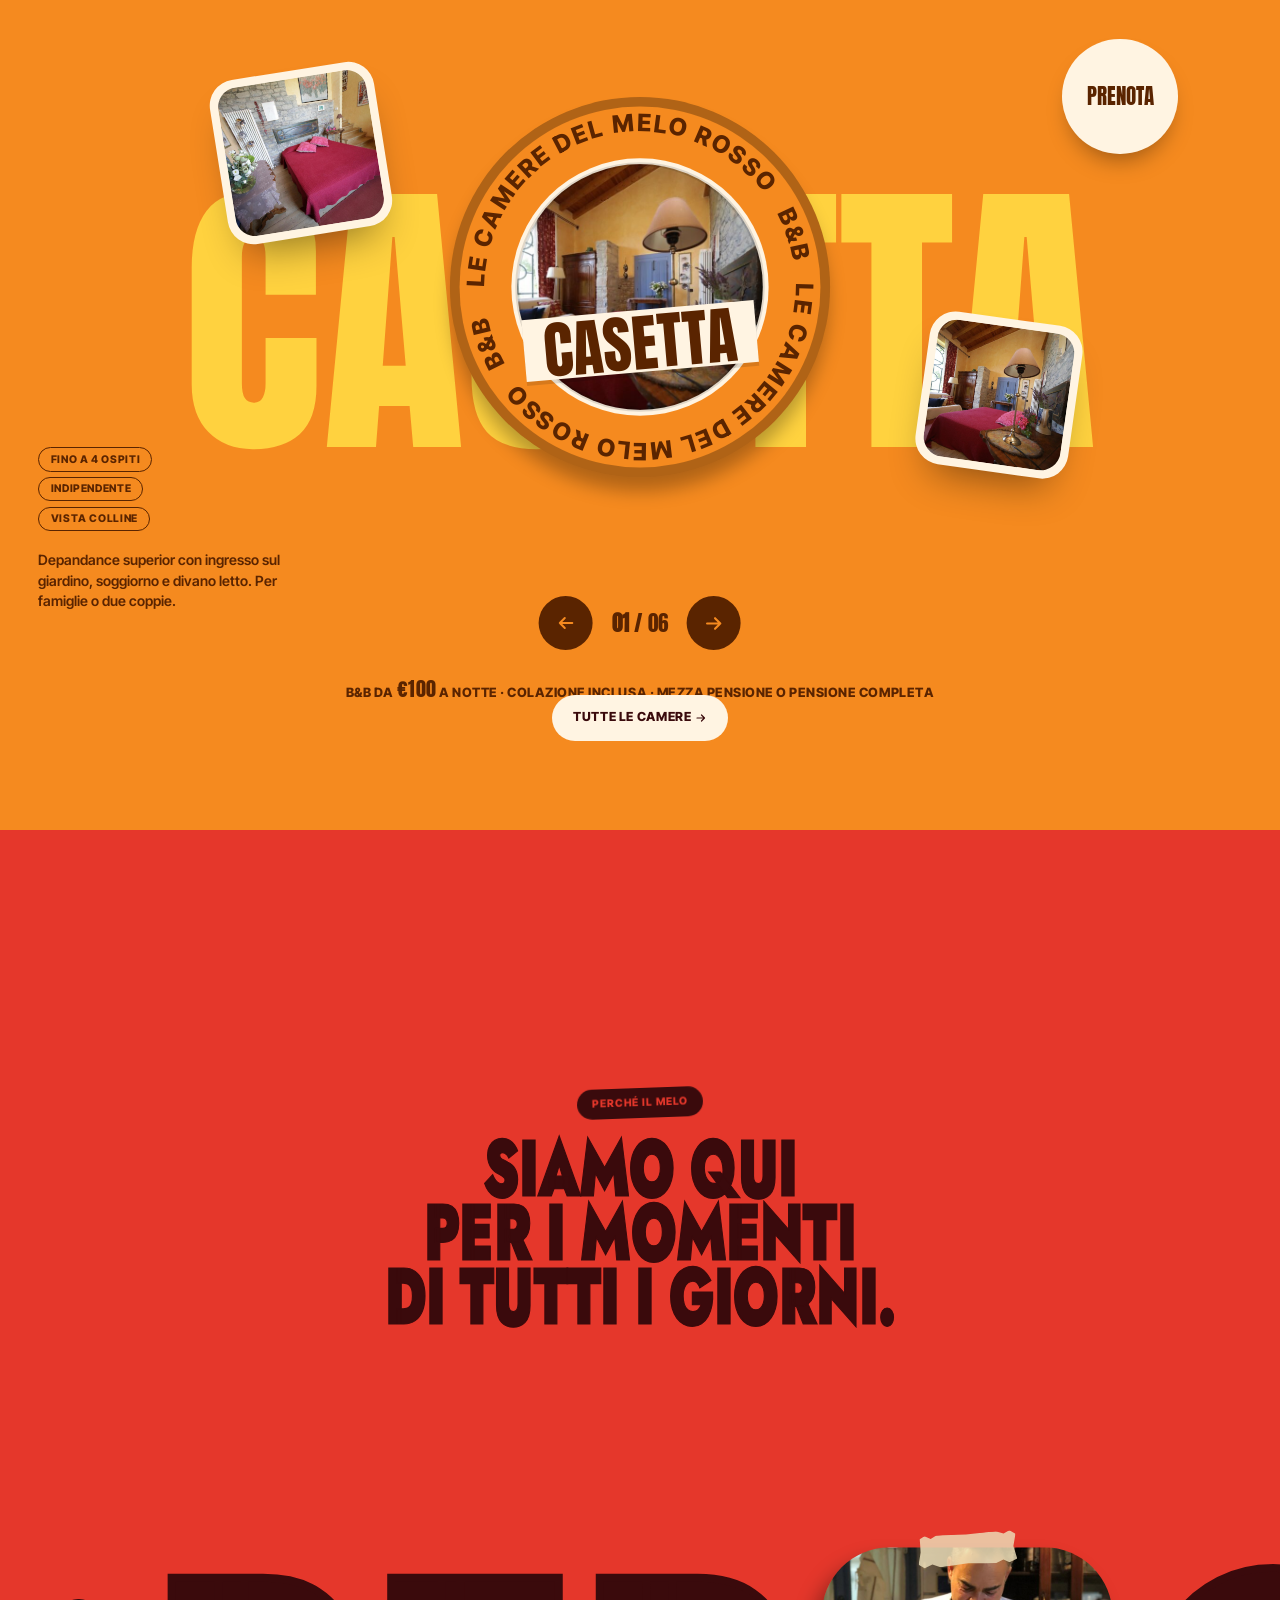
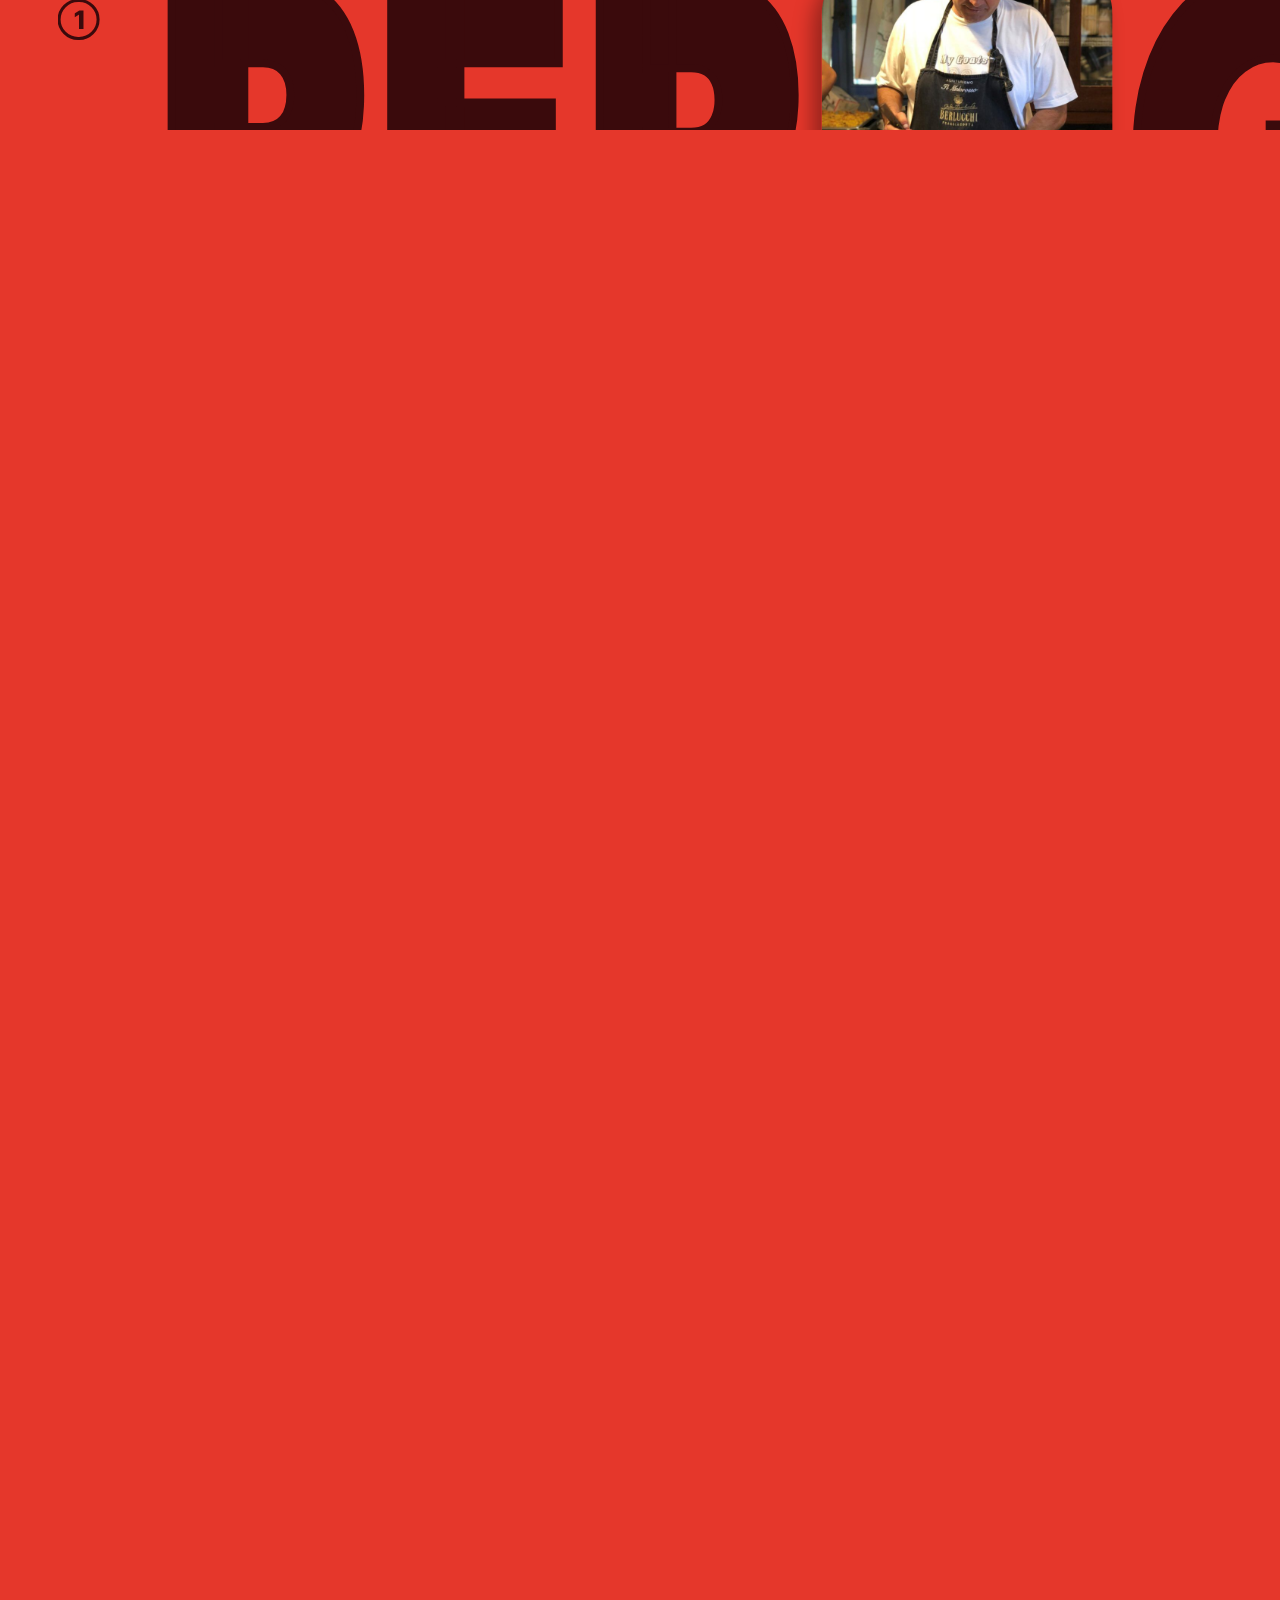
==== commit 88625a2d: "Nome del posto decorato anche su computer; striscia gialla su telefono fluida (curva continua, verso" ====
--- a/index.html
+++ b/index.html
@@ -17,7 +17,7 @@
   <link rel="preconnect" href="https://fonts.googleapis.com">
   <link rel="preconnect" href="https://fonts.gstatic.com" crossorigin>
   <link rel="stylesheet" href="https://fonts.googleapis.com/css2?family=Anton&family=Inter+Tight:wght@400;500;600;700;800&family=Nothing+You+Could+Do&display=swap">
-  <link rel="stylesheet" href="css/style.css?v=202611211221">
+  <link rel="stylesheet" href="css/style.css?v=202611211237">
 </head>
 <body class="is-loading">
 
@@ -73,7 +73,7 @@
 
   <!-- ============ HERO · IL MELO ROSSO ============ -->
   <section class="pick" id="home">
-    <h1 class="pick__title" aria-label="Il Melo Rosso"><span class="pick__l1" aria-hidden="true"><span class="pick__il js-hop-in">Il</span><span class="pick__melo js-hop-in">Melo</span></span><span class="pick__rosso js-hop-in" aria-hidden="true">Rosso</span><span class="pick__sub hand" aria-hidden="true"><svg class="pick__apple" viewBox="0 0 40 44" aria-hidden="true"><path class="pick__apple-body" d="M20 13c-3-2.6-7.6-3.4-11-1.2C4.6 14.6 3.4 20.6 5 26.4 6.8 33 11 40 15.6 40.8c1.8.3 3-.6 4.4-.6s2.6.9 4.4.6C29 40 33.2 33 35 26.4c1.6-5.8.4-11.8-4-14.6-3.4-2.2-8-1.4-11 1.2z"/><path class="pick__apple-stem" d="M20 13.5c0-3.6 1-6.6 3-9"/><path class="pick__apple-leaf" d="M22.4 7.6c2.6-3.6 7-4.6 10.6-3.4-1.4 3.8-6 6-10.6 3.4z"/><path class="pick__apple-shine" d="M11 19.5c-1.6 1.6-2.2 4-1.8 6.4"/></svg><span>agriturismo a Fortunago</span></span></h1>
+    <h1 class="pick__title" aria-label="Il Melo Rosso"><span class="pick__l1" aria-hidden="true"><span class="pick__il js-hop-in">Il</span><span class="pick__melo js-hop-in">Melo</span></span><span class="pick__l2" aria-hidden="true"><span class="pick__rosso js-hop-in">Rosso</span><span class="pick__sub hand"><svg class="pick__apple" viewBox="0 0 40 44" aria-hidden="true"><path class="pick__apple-body" d="M20 13c-3-2.6-7.6-3.4-11-1.2C4.6 14.6 3.4 20.6 5 26.4 6.8 33 11 40 15.6 40.8c1.8.3 3-.6 4.4-.6s2.6.9 4.4.6C29 40 33.2 33 35 26.4c1.6-5.8.4-11.8-4-14.6-3.4-2.2-8-1.4-11 1.2z"/><path class="pick__apple-stem" d="M20 13.5c0-3.6 1-6.6 3-9"/><path class="pick__apple-leaf" d="M22.4 7.6c2.6-3.6 7-4.6 10.6-3.4-1.4 3.8-6 6-10.6 3.4z"/><path class="pick__apple-shine" d="M11 19.5c-1.6 1.6-2.2 4-1.8 6.4"/></svg><span>agriturismo a Fortunago</span></span></span></h1>
     <div class="pick__row" role="list">
       <button class="pick__item" role="listitem" data-player="cucina" data-go="#momenti" data-panel="0"></button>
       <button class="pick__item" role="listitem" data-player="camere" data-go="#camere"></button>
@@ -304,8 +304,8 @@
 <script src="assets/vendor/ScrollTrigger.min.js"></script>
 <script src="assets/vendor/lenis.min.js"></script>
 <script src="assets/vendor/matter.min.js"></script>
-<script src="js/core.js?v=202611211221"></script>
-<script src="js/main.js?v=202611211221"></script>
+<script src="js/core.js?v=202611211237"></script>
+<script src="js/main.js?v=202611211237"></script>
 <!-- /SHARED:SCRIPTS -->
 </body>
 </html>
--- a/css/style.css
+++ b/css/style.css
@@ -191,9 +191,33 @@
   transition: color .6s var(--ease);
   z-index: 1;
 }
-/* nome del posto: su computer due righe semplici; su telefono composizione decorata (vedi sotto) */
-.pick__l1 { display: flex; gap: .22em; }
-.pick__sub { display: none; }
+/* nome del posto, composizione decorata: "IL" come etichetta di carta inclinata, MELO pieno,
+   ROSSO solo contorno un po' storto che si sovrappone, e la firma a mano con la mela disegnata */
+.pick__title { line-height: .8; }
+.pick__l1 { position: relative; display: block; }
+.pick__il {
+  position: absolute; z-index: 2; right: 100%; top: -.04em; margin-right: -.16em;
+  font-size: .3em; line-height: 1; padding: .14em .28em .04em; border-radius: .18em;
+  background: var(--cream); color: var(--wine); rotate: -12deg;
+  box-shadow: 0 6px 12px -6px rgba(0, 0, 0, .45);
+}
+.pick__melo { display: block; rotate: -3deg; }
+.pick__l2 { position: relative; display: block; }
+.pick__rosso {
+  display: block; margin-top: -.02em; rotate: 2deg;
+  color: transparent; -webkit-text-stroke: max(2px, .022em) var(--title);
+}
+/* computer: la firma sta a destra di ROSSO, come una nota scritta a mano */
+.pick__sub {
+  position: absolute; left: 100%; bottom: .2em; margin-left: .35em;
+  display: flex; align-items: center; gap: .4rem; white-space: nowrap;
+  font-size: clamp(1.2rem, 1.9vw, 2.2rem); line-height: 1; text-transform: none; rotate: -6deg;
+}
+.pick__apple { width: 1.35em; height: 1.48em; overflow: visible; flex: none; }
+.pick__apple-body { fill: currentColor; }
+.pick__apple-leaf { fill: currentColor; opacity: .75; }
+.pick__apple-stem, .pick__apple-shine { fill: none; stroke: currentColor; stroke-width: 2.4; stroke-linecap: round; }
+.pick__apple-shine { stroke: var(--bg); opacity: .6; transition: stroke .6s; }
 .pick__row {
   position: absolute; left: 0; right: 0; top: calc(clamp(5.5rem, 13vh, 9rem) + clamp(6.5rem, 20.5vw, 23rem));
   display: flex; justify-content: center; align-items: flex-end;
@@ -285,7 +309,7 @@
 .wave__below { fill: var(--room); transition: fill .6s var(--ease); }
 .wave__svg { position: absolute; inset: 0; width: 100%; height: 100%; z-index: 1; overflow: visible; }
 .wave__band { fill: #F5CF33; }
-.wave__txt { font-family: var(--disp); font-size: 68px; text-transform: uppercase; fill: var(--wine); letter-spacing: 1px; }
+.wave__txt { font-family: var(--disp); font-size: 68px; text-transform: uppercase; fill: var(--wine); letter-spacing: 1px; text-rendering: geometricPrecision; }
 
 /* =========================================================
    ROOMS · SLIDER
@@ -625,31 +649,11 @@
   .menu__foot span { display: none; }
   .menu__hand { left: 1.1rem; right: auto; bottom: 26px; font-size: .95rem; }
 
-  /* telefono: "IL" come etichetta di carta inclinata, MELO pieno e grande, ROSSO solo contorno
-     un po' storto che si sovrappone, e sotto la firma a mano con la mela disegnata */
-  .pick__title { top: 6.3rem; font-size: 27vw; line-height: .8; }
-  .pick__l1 { position: relative; display: block; }
-  .pick__il {
-    position: absolute; z-index: 2; right: 100%; top: -.04em; margin-right: -.16em;
-    font-size: .3em; line-height: 1; padding: .14em .28em .04em; border-radius: .18em;
-    background: var(--cream); color: var(--wine); rotate: -12deg;
-    box-shadow: 0 6px 12px -6px rgba(0, 0, 0, .45);
-  }
-  .pick__melo { display: block; rotate: -3deg; }
-  .pick__rosso {
-    display: block; margin-top: -.02em; rotate: 2deg;
-    color: transparent; -webkit-text-stroke: max(2px, .022em) var(--title);
-    transition: -webkit-text-stroke-color .6s var(--ease);
-  }
-  .pick__sub {
-    display: flex; align-items: center; gap: .4rem; margin-top: .55rem;
-    font-size: 1.3rem; line-height: 1; text-transform: none; rotate: -4deg;
-  }
-  .pick__apple { width: 1.7rem; height: 1.85rem; overflow: visible; }
-  .pick__apple-body { fill: currentColor; }
-  .pick__apple-leaf { fill: currentColor; opacity: .75; }
-  .pick__apple-stem, .pick__apple-shine { fill: none; stroke: currentColor; stroke-width: 2.4; stroke-linecap: round; }
-  .pick__apple-shine { stroke: var(--bg); opacity: .6; transition: stroke .6s; }
+  .pick__title { top: 6.3rem; font-size: min(27vw, 15svh); }
+  /* telefono: la firma a mano va sotto ROSSO, centrata */
+  .pick__l2 { display: flex; flex-direction: column; align-items: center; }
+  .pick__sub { position: static; margin: .55rem 0 0; font-size: 1.3rem; }
+  .pick__apple { width: 1.7rem; height: 1.85rem; }
   .pick__row { top: auto; bottom: 16vh; flex-wrap: wrap; padding: 0 4vw; row-gap: 0; }
   .pick__item { width: 33vw; margin: -3vw -1.5vw; }
   .pick__hill { top: 60%; }
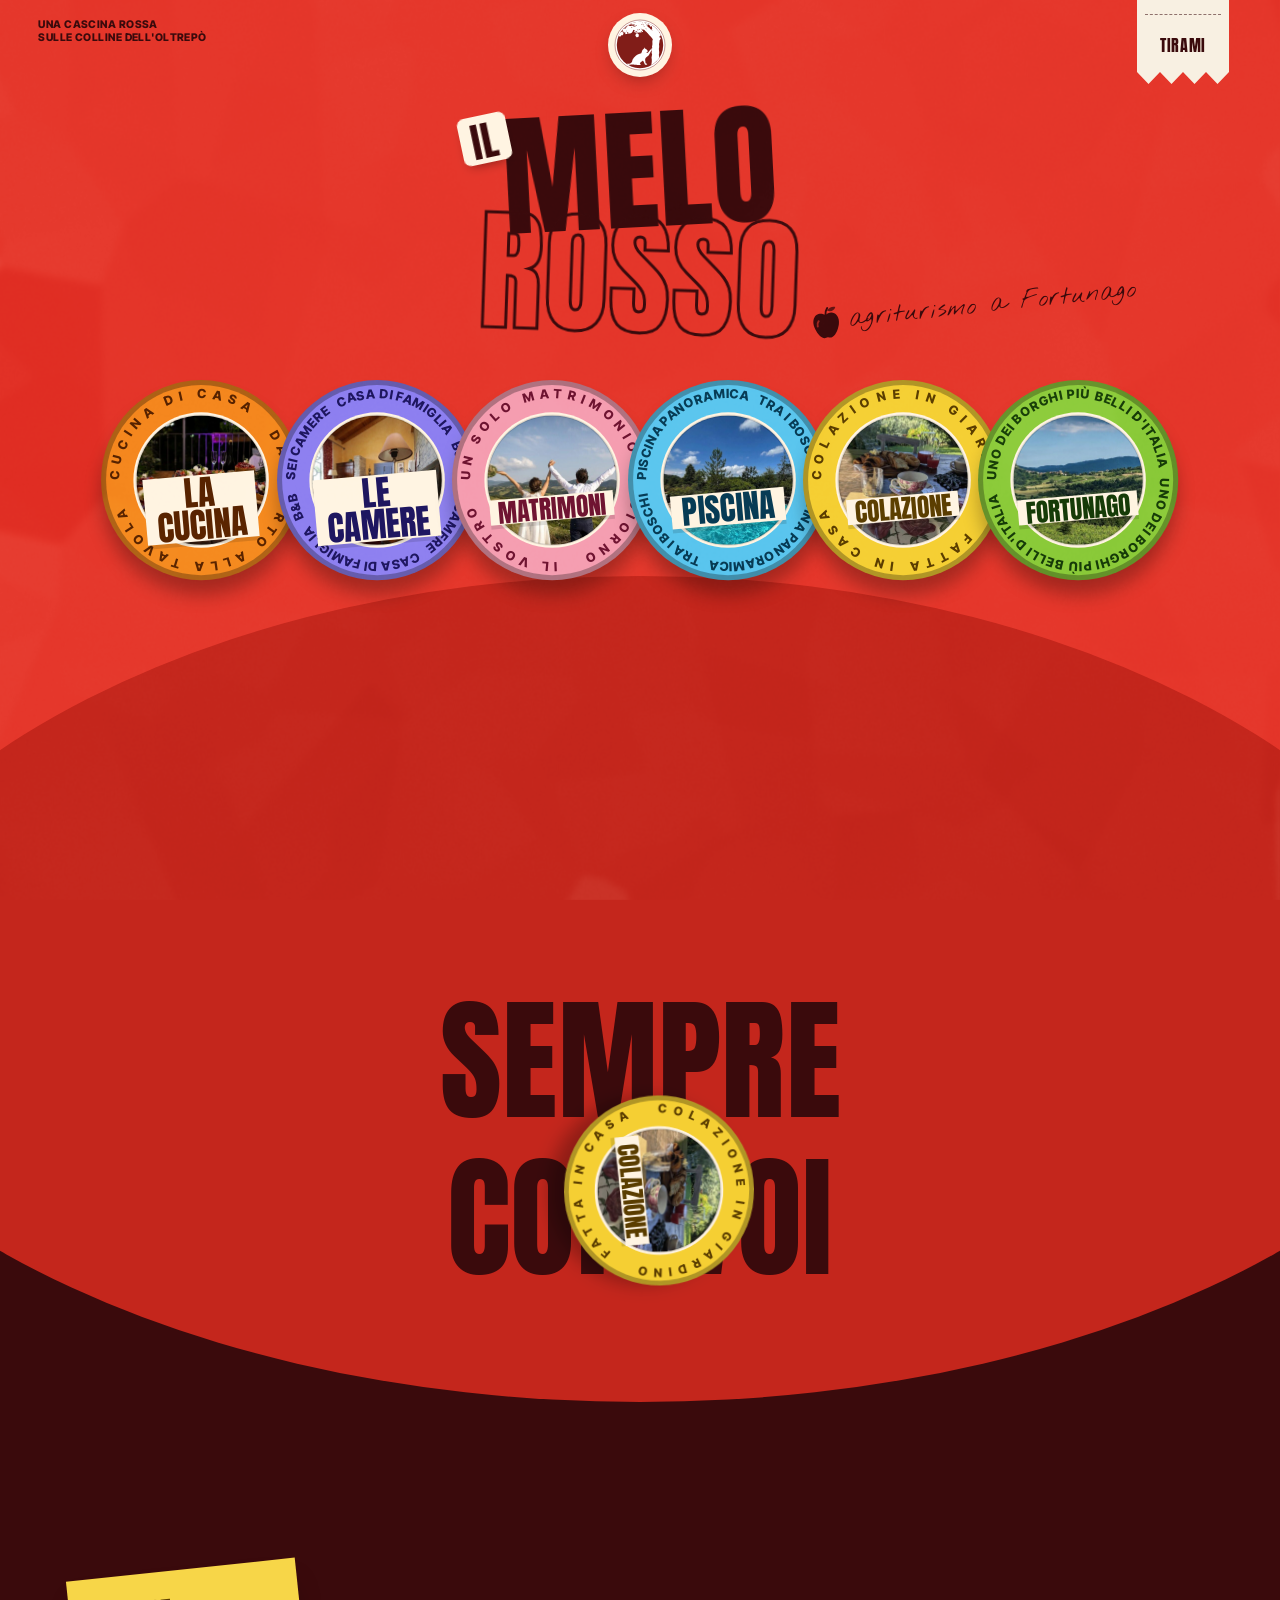
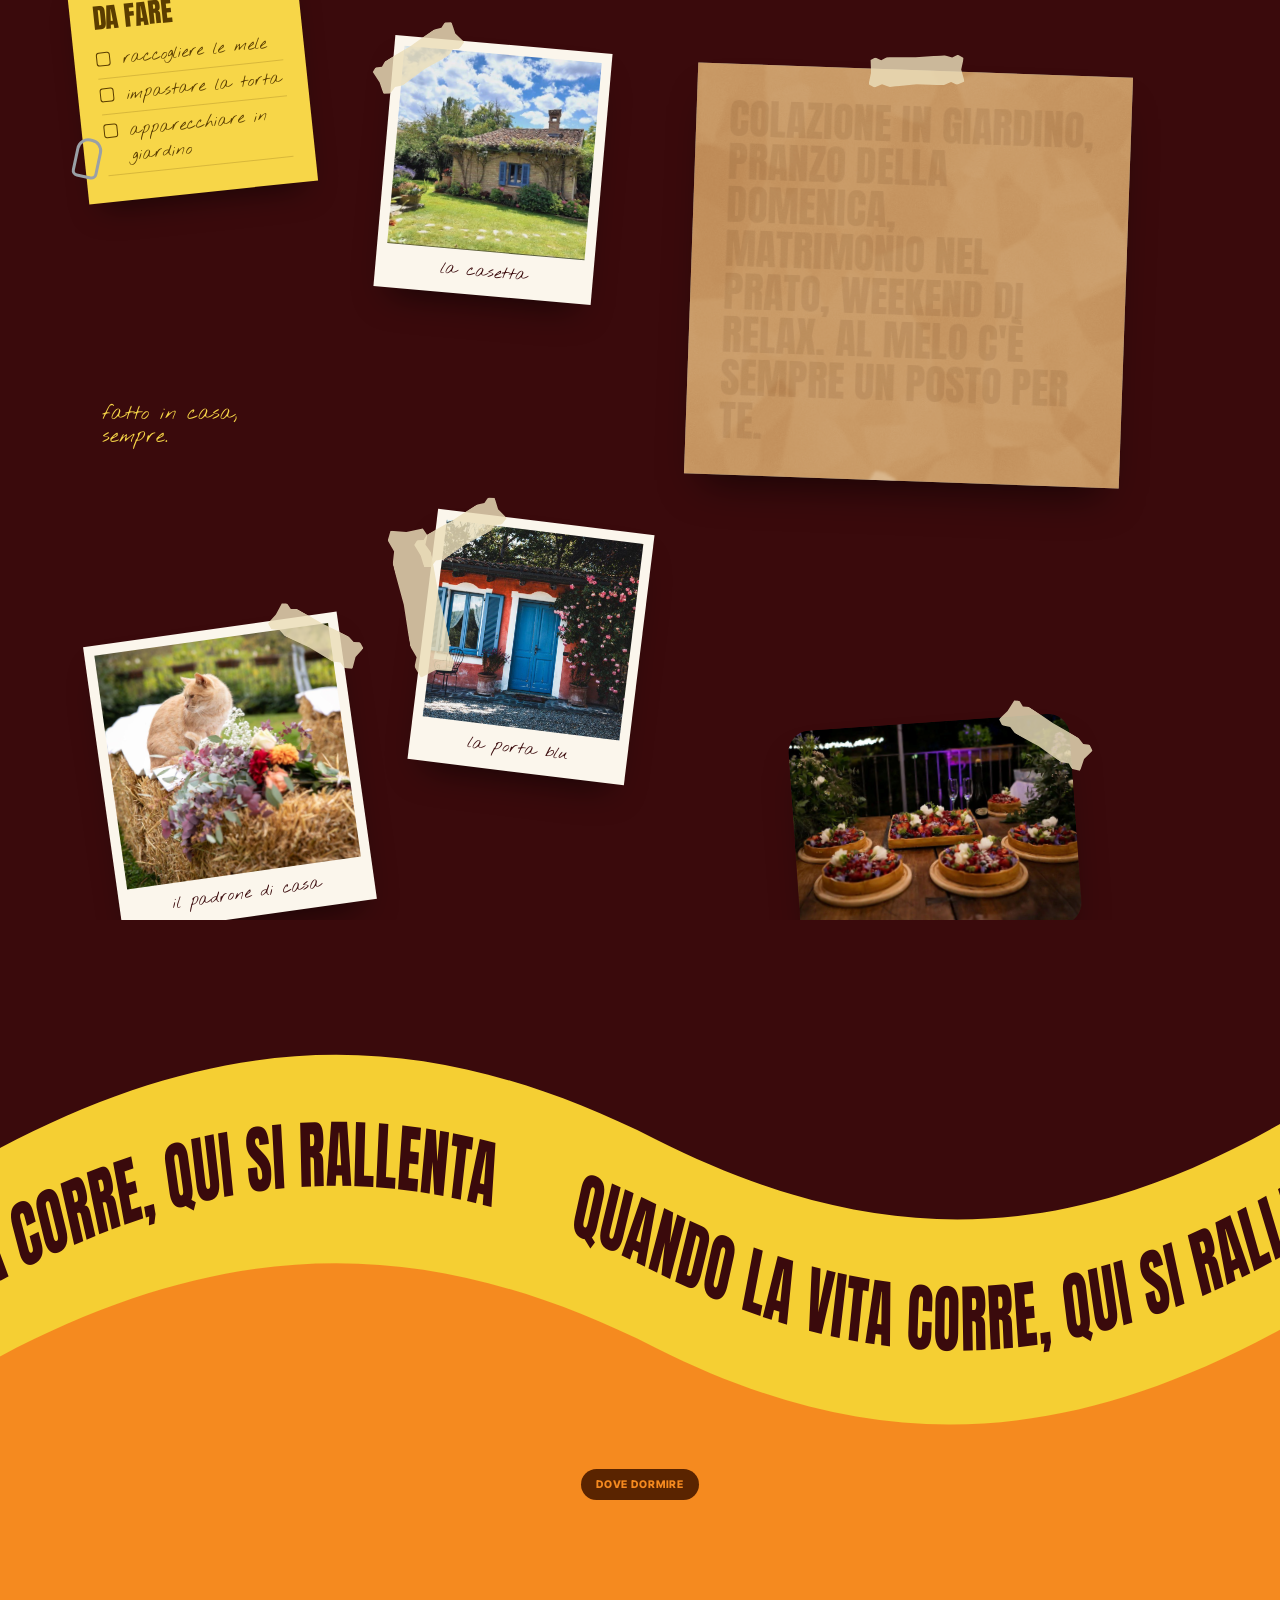
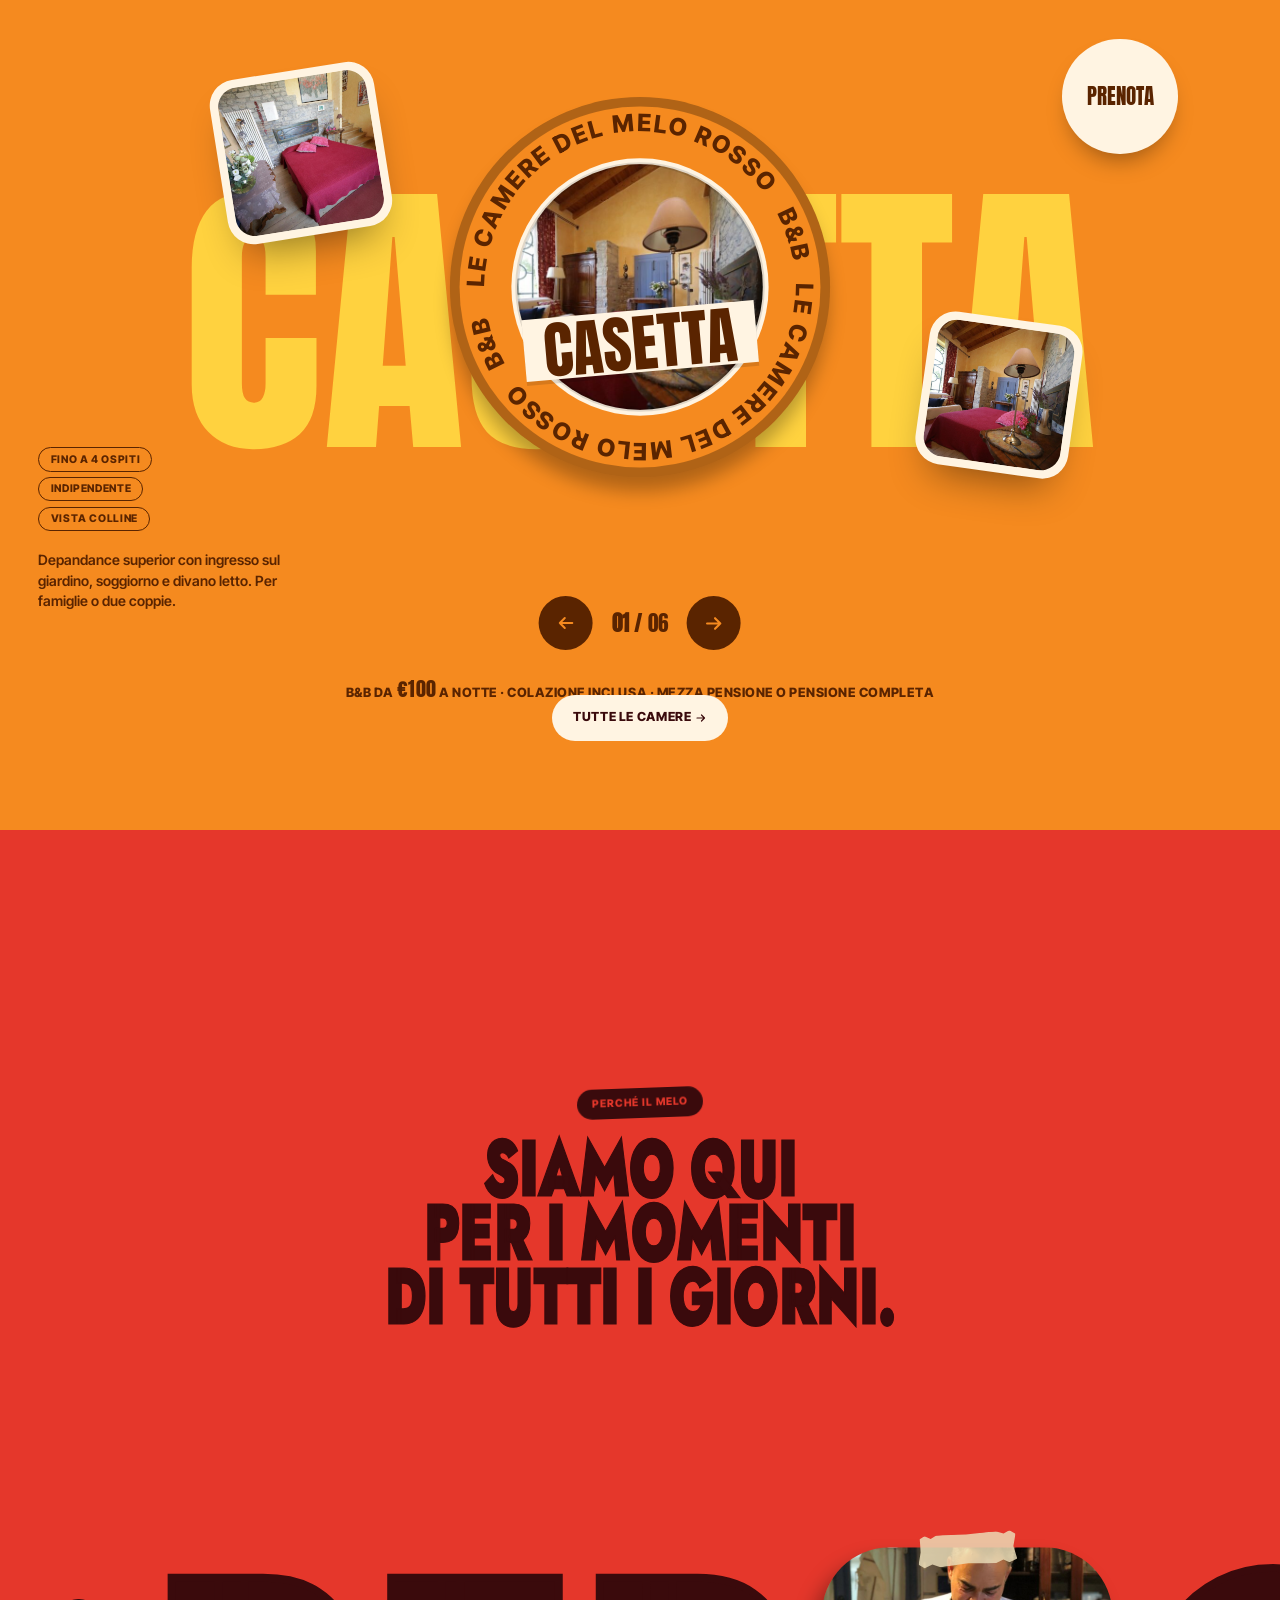
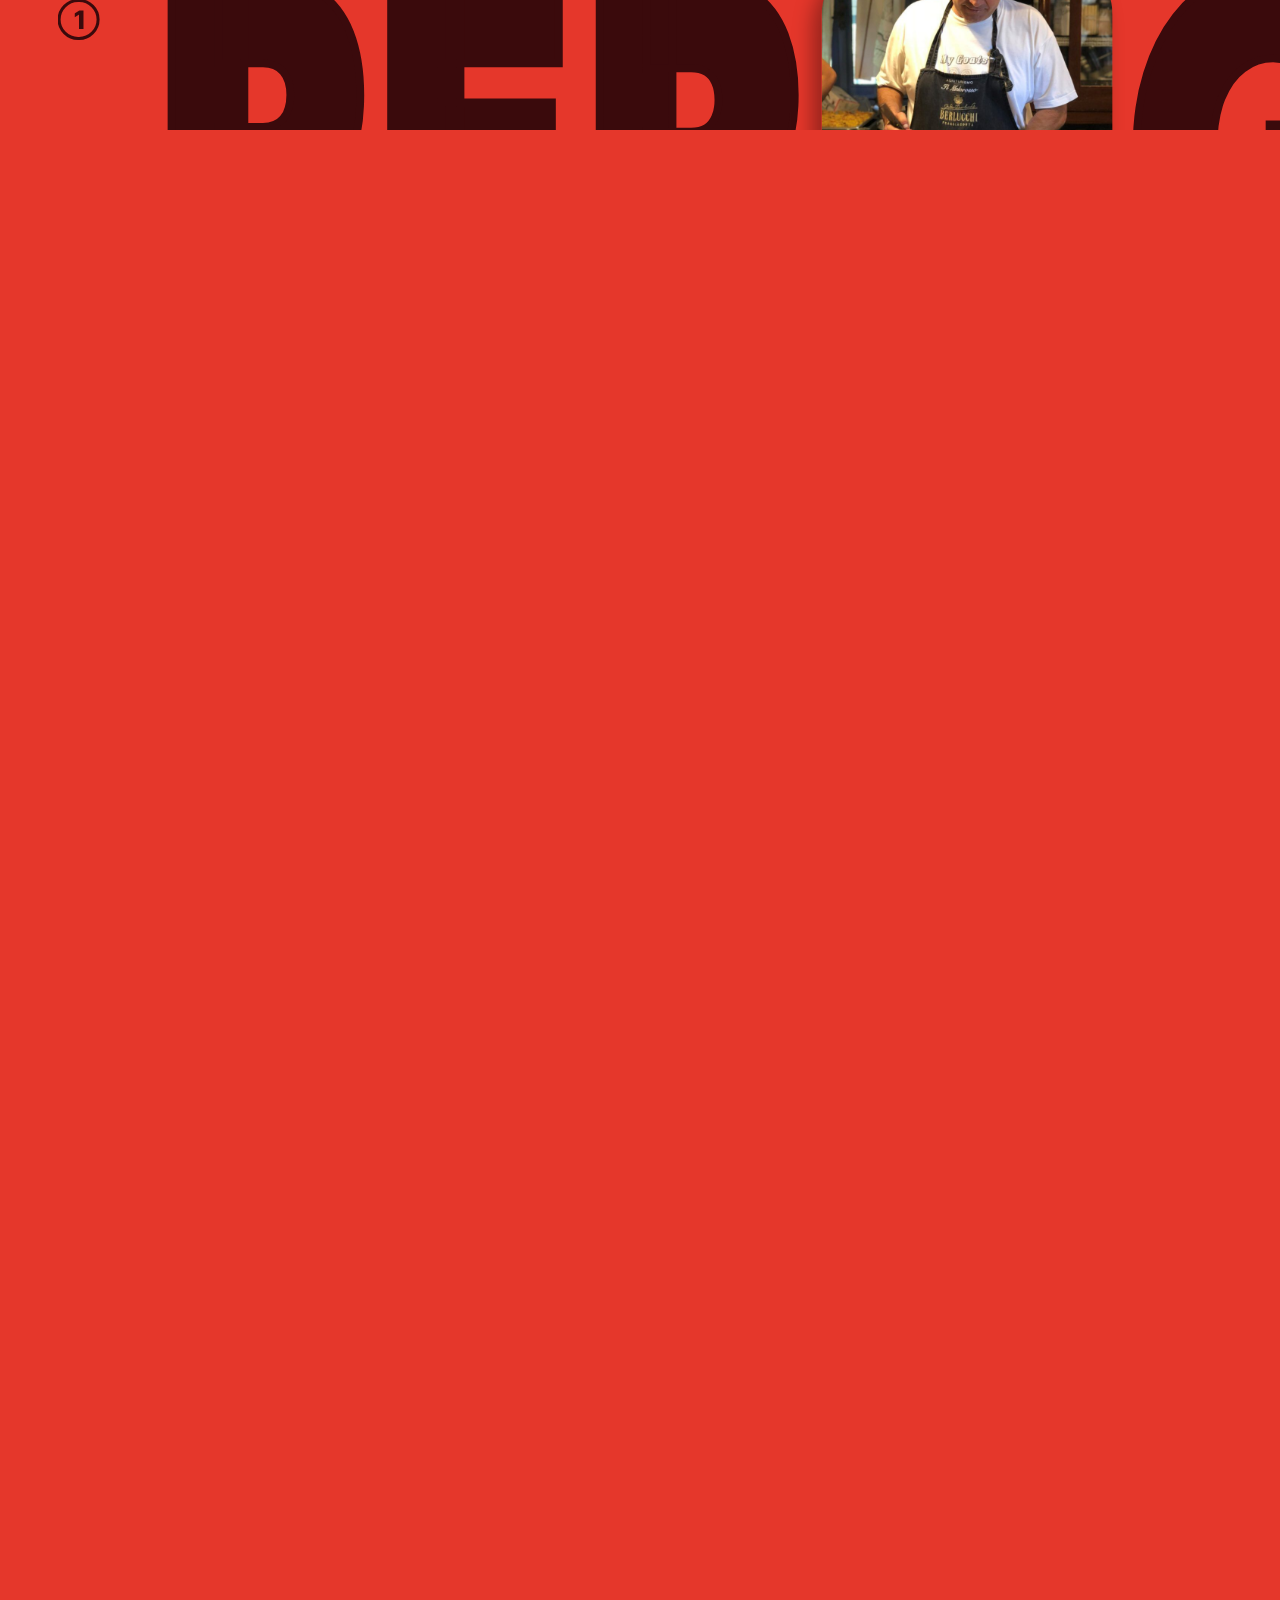
==== commit 724430e6: "Primo rilascio" ====
--- a/index.html
+++ b/index.html
@@ -3,13 +3,11 @@
 <head>
   <meta charset="utf-8">
   <meta name="viewport" content="width=device-width, initial-scale=1">
-  <!-- arrivo da un cambio pagina: la pagina nasce già coperta dagli archi colorati,
-       così la transizione continua senza stacchi di colore -->
   <script>try{if(sessionStorage.getItem("meloArc")){sessionStorage.removeItem("meloArc");var d=document.documentElement;d.classList.add("is-arriving");d.style.setProperty("--arcY",(-innerHeight*1.45)+"px")}}catch(e){}</script>
-  <title>Il Melo Rosso — Agriturismo a Fortunago · Oltrepò Pavese</title>
+  <title>Il Melo Rosso | Agriturismo a Fortunago · Oltrepò Pavese</title>
   <meta name="description" content="Agriturismo il Melo Rosso a Fortunago, uno dei Borghi più belli d'Italia: cucina di casa, camere in una vera casa di famiglia, matrimoni nel prato e piscina panoramica sulle colline dell'Oltrepò Pavese.">
   <meta name="theme-color" content="#E5372B">
-  <meta property="og:title" content="Il Melo Rosso — Agriturismo a Fortunago">
+  <meta property="og:title" content="Il Melo Rosso | Agriturismo a Fortunago">
   <meta property="og:description" content="Cucina, camere, matrimoni e piscina sulle colline dell'Oltrepò Pavese.">
   <meta property="og:image" content="assets/img/nuove/copertina.jpg">
   <link rel="icon" type="image/png" href="assets/img/site/logo.png">
@@ -17,11 +15,11 @@
   <link rel="preconnect" href="https://fonts.googleapis.com">
   <link rel="preconnect" href="https://fonts.gstatic.com" crossorigin>
   <link rel="stylesheet" href="https://fonts.googleapis.com/css2?family=Anton&family=Inter+Tight:wght@400;500;600;700;800&family=Nothing+You+Could+Do&display=swap">
-  <link rel="stylesheet" href="css/style.css?v=202611211237">
+  <link rel="stylesheet" href="css/style.css?v=202611230851">
 </head>
 <body class="is-loading">
 
-<!-- ============ LOADER / TRANSITION ARCS ============ -->
+<!-- LOADER / TRANSITION ARCS -->
 <div class="loader" aria-hidden="true">
   <svg class="loader__logo" viewBox="0 0 300 300" aria-hidden="true">
     <defs><clipPath id="lgGrow"><circle class="lg-grow" cx="222" cy="252" r="0"/></clipPath><clipPath id="lgDisc"><circle cx="150" cy="150" r="120"/></clipPath></defs>
@@ -38,7 +36,7 @@
 </div>
 
 <!-- SHARED:TOP -->
-<!-- ============ HEADER ============ -->
+<!-- HEADER -->
 <header class="hdr">
   <p class="hdr__claim">Una cascina rossa<br>sulle colline dell'Oltrepò</p>
   <a class="hdr__logo" href="index.html" aria-label="Il Melo Rosso, torna alla home"><img src="assets/img/logo.svg" alt="Il Melo Rosso" width="64" height="64"></a>
@@ -48,7 +46,7 @@
   </button>
 </header>
 
-<!-- ============ PULL-DOWN MENU ============ -->
+<!-- PULL-DOWN MENU -->
 <nav class="menu" id="menu" aria-hidden="true">
   <ul class="menu__list">
     <li><a href="index.html"><img src="assets/img/stk/img-7608.jpg" alt=""><span>Home</span></a></li>
@@ -71,7 +69,7 @@
 
 <main>
 
-  <!-- ============ HERO · IL MELO ROSSO ============ -->
+  <!-- HERO · IL MELO ROSSO -->
   <section class="pick" id="home">
     <h1 class="pick__title" aria-label="Il Melo Rosso"><span class="pick__l1" aria-hidden="true"><span class="pick__il js-hop-in">Il</span><span class="pick__melo js-hop-in">Melo</span></span><span class="pick__l2" aria-hidden="true"><span class="pick__rosso js-hop-in">Rosso</span><span class="pick__sub hand"><svg class="pick__apple" viewBox="0 0 40 44" aria-hidden="true"><path class="pick__apple-body" d="M20 13c-3-2.6-7.6-3.4-11-1.2C4.6 14.6 3.4 20.6 5 26.4 6.8 33 11 40 15.6 40.8c1.8.3 3-.6 4.4-.6s2.6.9 4.4.6C29 40 33.2 33 35 26.4c1.6-5.8.4-11.8-4-14.6-3.4-2.2-8-1.4-11 1.2z"/><path class="pick__apple-stem" d="M20 13.5c0-3.6 1-6.6 3-9"/><path class="pick__apple-leaf" d="M22.4 7.6c2.6-3.6 7-4.6 10.6-3.4-1.4 3.8-6 6-10.6 3.4z"/><path class="pick__apple-shine" d="M11 19.5c-1.6 1.6-2.2 4-1.8 6.4"/></svg><span>agriturismo a Fortunago</span></span></span></h1>
     <div class="pick__row" role="list">
@@ -89,7 +87,7 @@
     <div class="pick__hill" aria-hidden="true"></div>
   </section>
 
-  <!-- ============ LA STORIA · COLLAGE ============ -->
+  <!-- LA STORIA · COLLAGE -->
   <section class="story" id="storia">
     <div class="story__curve" aria-hidden="true"></div>
     <div class="story__big" aria-hidden="true"><span>Sempre</span><span>con voi</span></div>
@@ -140,7 +138,7 @@
     </div>
   </section>
 
-  <!-- ============ WAVE BAND ============ -->
+  <!-- WAVE BAND -->
   <section class="wave" aria-label="Quando la vita corre, qui si rallenta">
     <svg class="wave__svg" viewBox="0 0 1600 420" preserveAspectRatio="none" aria-hidden="true">
       <path class="wave__below" d="M-100,436 C250,276 520,276 820,386 C1120,496 1380,476 1700,326 L1700,452 L-100,452 Z"/>
@@ -150,7 +148,7 @@
     </svg>
   </section>
 
-  <!-- ============ LE CAMERE · SLIDER ============ -->
+  <!-- LE CAMERE · SLIDER -->
   <section class="rooms" id="camere">
     <span class="pillbox">Dove dormire</span>
     <div class="rooms__stage">
@@ -173,7 +171,7 @@
     <div class="center"><a class="pill rooms__more" href="camere.html" data-hop>Tutte le camere <span class="ico ico--arrow" aria-hidden="true"></span></a></div>
   </section>
 
-  <!-- ============ MOMENTI · TELA GIGANTE (come Sweet Tape) ============ -->
+  <!-- MOMENTI · TELA GIGANTE -->
   <section class="moments" id="momenti">
     <div class="moments__pin">
       <div class="gcanvas">
@@ -222,7 +220,7 @@
     </div>
   </section>
 
-  <!-- ============ MATRIMONI · LA GIORNATA (come "The Creative" di Sweet Tape) ============ -->
+  <!-- MATRIMONI · LA GIORNATA -->
   <section class="wedding" id="matrimoni">
     <div class="wd__brow" aria-hidden="true"></div>
     <div class="wd__pin">
@@ -258,7 +256,7 @@
     <div class="wd__chin" aria-hidden="true"></div>
   </section>
 
-  <!-- ============ CTA · VIENI A TROVARCI ============ -->
+  <!-- CTA · VIENI A TROVARCI -->
   <section class="cta" aria-label="Vieni a trovarci">
     <figure class="cta__blob"><img src="assets/img/nuove/img-7611.jpg" alt="La facciata del Melo Rosso"></figure>
     <div class="cta__card">
@@ -274,7 +272,7 @@
 </main>
 
 <!-- SHARED:FOOT -->
-<!-- ============ FOOTER · PHYSICS ============ -->
+<!-- FOOTER · PHYSICS -->
 <footer class="foot" id="contatti">
   <div class="foot__curve" aria-hidden="true"></div>
   <nav class="foot__nav" aria-label="Footer">
@@ -304,8 +302,8 @@
 <script src="assets/vendor/ScrollTrigger.min.js"></script>
 <script src="assets/vendor/lenis.min.js"></script>
 <script src="assets/vendor/matter.min.js"></script>
-<script src="js/core.js?v=202611211237"></script>
-<script src="js/main.js?v=202611211237"></script>
+<script src="js/core.js?v=202611230851"></script>
+<script src="js/main.js?v=202611230851"></script>
 <!-- /SHARED:SCRIPTS -->
 </body>
 </html>
--- a/css/style.css
+++ b/css/style.css
@@ -3,21 +3,19 @@
   src: url("../assets/fonts/melo-cond.woff2") format("woff2");
   font-weight: 900; font-style: normal; font-display: swap;
 }
-/* =========================================================
-   IL MELO ROSSO — v3 · "Scegli il tuo momento"
-   ========================================================= */
+/* IL MELO ROSSO */
 :root {
-  --bg: #E5372B;      /* page colour (changes on hover) */
-  --ink: #3A0A0C;     /* text on page */
-  --hill: #C4261C;    /* hill / curves */
-  --title: #3A0A0C;   /* hero title */
-  --wine: #3A0A0C;    /* dark sections */
+  --bg: #E5372B;
+  --ink: #3A0A0C;
+  --hill: #C4261C;
+  --title: #3A0A0C;
+  --wine: #3A0A0C;
   --cream: #FFF4E2;
 
   --room: #F58A1F; --room-ink: #5A2400; --room-soft: #FFD23F;
 
   --disp: "Anton", "Impact", "Arial Narrow", sans-serif;
-  --cond: "Melo Cond", "Anton", "Arial Narrow", sans-serif;   /* condensato extra-bold, come Sweet Tape */
+  --cond: "Melo Cond", "Anton", "Arial Narrow", sans-serif;
   --body: "Inter Tight", system-ui, -apple-system, "Segoe UI", sans-serif;
   --hand: "Nothing You Could Do", "Comic Sans MS", cursive;
   --pad: clamp(1rem, 3vw, 3rem);
@@ -43,7 +41,7 @@
   transition: background-color .6s var(--ease), color .6s var(--ease);
 }
 body.is-loading { overflow: hidden; }
-/* crumpled paper all over */
+
 body::after {
   content: ""; position: fixed; inset: 0; z-index: 60; pointer-events: none;
   background: url("../assets/img/paper.jpg") center / 1300px auto repeat;
@@ -58,12 +56,11 @@
 
 .hc { display: inline-block; will-change: transform; }
 .hop-word { display: inline-block; white-space: nowrap; }
-/* lettere che saltano al passaggio del mouse */
+
 .hw { white-space: nowrap; }
 .hl { display: inline-block; }
 .hand { font-family: var(--hand); line-height: 1.15; }
 
-/* icone disegnate (niente emoji: su telefono diventerebbero faccine colorate). Prendono il colore del testo */
 .pill .ico, .gchips .ico { margin-left: .25em; }
 .ico { display: inline-block; width: 1em; height: 1em; vertical-align: -.14em; background: currentColor; -webkit-mask: var(--ico) center / contain no-repeat; mask: var(--ico) center / contain no-repeat; flex: none; }
 .ico--arrow { --ico: url("data:image/svg+xml;utf8,<svg xmlns='http://www.w3.org/2000/svg' viewBox='0 0 24 24' fill='none' stroke='black' stroke-width='2.4' stroke-linecap='round' stroke-linejoin='round'><path d='M4 12h15M13 6l6 6-6 6'/></svg>"); }
@@ -75,19 +72,17 @@
 .ico--mail { --ico: url("data:image/svg+xml;utf8,<svg xmlns='http://www.w3.org/2000/svg' viewBox='0 0 24 24' fill='none' stroke='black' stroke-width='2.4' stroke-linecap='round' stroke-linejoin='round'><rect x='3' y='5.5' width='18' height='13' rx='2.5'/><path d='M4 7.5l8 6 8-6'/></svg>"); }
 .ico--flower { --ico: url("data:image/svg+xml;utf8,<svg xmlns='http://www.w3.org/2000/svg' viewBox='0 0 24 24' fill='black'><circle cx='12' cy='5.6' r='3.6'/><circle cx='18.1' cy='10' r='3.6'/><circle cx='15.8' cy='17.2' r='3.6'/><circle cx='8.2' cy='17.2' r='3.6'/><circle cx='5.9' cy='10' r='3.6'/><circle cx='12' cy='12' r='2.6'/></svg>"); }
 .ico--dots { --ico: url("data:image/svg+xml;utf8,<svg xmlns='http://www.w3.org/2000/svg' viewBox='0 0 24 24' fill='black'><circle cx='12' cy='5' r='2.1'/><circle cx='12' cy='12' r='2.1'/><circle cx='12' cy='19' r='2.1'/></svg>"); }
-/* cursore disegnato (come Sweet Tape) */
+
 html.has-cursor, html.has-cursor * { cursor: none !important; }
 .cursor { position: fixed; left: 0; top: 0; z-index: 100000; width: 48px; height: 52px; pointer-events: none; opacity: 0; will-change: transform; filter: drop-shadow(0 1px 1.5px rgba(0, 0, 0, .45)); }
 .cursor svg { width: 100%; height: 100%; overflow: visible; }
-/* colori come il cursore di Sweet Tape: sabbia con bordo bianco e una leggera ombra */
+
 .cursor__depth { fill: #BFA77A; stroke: #BFA77A; stroke-width: 2.4; stroke-linejoin: round; }
 .cursor__face { fill: #E8D8B3; stroke: #fff; stroke-width: 2.2; stroke-linejoin: round; }
 .cursor__hand, .cursor--hand .cursor__arrow { display: none; }
 .cursor--hand .cursor__hand { display: inline; }
 
-/* =========================================================
-   LOADER + ARCS (also used as page transition)
-   ========================================================= */
+/* LOADER + ARCS (also used as page transition) */
 .loader { position: fixed; inset: 0; z-index: 9500; background: #E5372B; display: grid; place-items: center; }
 .loader__logo { width: clamp(150px, 17vw, 230px); height: auto; overflow: visible; visibility: hidden; filter: drop-shadow(0 18px 30px rgba(0, 0, 0, .3)); }
 .arcs { position: fixed; inset: 0; z-index: 9600; pointer-events: none; overflow: hidden; }
@@ -100,9 +95,7 @@
   background: var(--a);
 }
 
-/* =========================================================
-   HEADER
-   ========================================================= */
+/* HEADER */
 .hdr { position: fixed; inset: 0 0 auto 0; z-index: 900; height: 0; }
 .hdr__claim {
   position: absolute; left: var(--pad); top: 1.1rem;
@@ -116,8 +109,6 @@
 body.scrolled .hdr__claim { opacity: 0; transform: translateY(-10px); }
 .hdr__claim { transition: opacity .4s, transform .4s, color .6s; }
 
-/* pull tag — la carta continua sopra il bordo dello schermo,
-   così quando si allunga non si stacca mai */
 .tag {
   position: absolute; right: clamp(1rem, 4vw, 4.5rem); top: 0;
   width: 92px; height: 84px;
@@ -137,9 +128,7 @@
 .tag__paper::before { content: ""; position: absolute; left: 8px; right: 8px; top: 94px; border-top: 1.5px dashed rgba(58, 10, 12, .55); }
 .tag__txt { font-family: var(--disp); font-size: 1rem; letter-spacing: .04em; text-transform: uppercase; color: var(--wine); margin-top: 6px; }
 
-/* =========================================================
-   PULL-DOWN MENU
-   ========================================================= */
+/* PULL-DOWN MENU */
 .menu {
   position: fixed; inset: 0 0 auto 0; height: calc(100vh - 104px); height: calc(100svh - 104px); z-index: 850;
   background: var(--wine); color: var(--bg);
@@ -148,10 +137,10 @@
   clip-path: polygon(0 -70vh, 100% -70vh, 100% 97%, 95% 100%, 90% 97%, 85% 100%, 80% 97%, 75% 100%, 70% 97%, 65% 100%, 60% 97%, 55% 100%, 50% 97%, 45% 100%, 40% 97%, 35% 100%, 30% 97%, 25% 100%, 20% 97%, 15% 100%, 10% 97%, 5% 100%, 0 97%);
   transition: color .6s var(--ease);
 }
-/* il foglio continua sopra il bordo dello schermo: quando rimbalza non si stacca mai dall'alto */
+
 .menu::before { content: ""; position: absolute; left: 0; right: 0; bottom: 100%; height: 70vh; background: inherit; pointer-events: none; }
 .menu__list { list-style: none; margin: 0; padding: 0; display: grid; grid-template-columns: 1fr 1fr; gap: .2rem 5vw; }
-/* voce del menu: al passaggio si "accende" tutta l'etichetta (sfondo chiaro), così si vede subito cosa si sceglie */
+
 .menu__list a { display: flex; width: fit-content; align-items: center; gap: 1.2rem; padding: 12px 30px 12px 26px; margin: -6px 0 -6px -26px; border-radius: 26px; transition: background-color .3s var(--ease), color .3s var(--ease), box-shadow .3s; }
 .menu__list a:hover, .menu__list a:focus-visible { background: var(--cream); color: var(--wine); box-shadow: 0 10px 24px -12px rgba(0, 0, 0, .5); outline: none; }
 .menu__list img { width: clamp(52px, 5vw, 80px); height: clamp(52px, 5vw, 80px); border-radius: 18px; object-fit: cover; transform: rotate(-6deg); transition: transform .5s var(--bounce); }
@@ -160,10 +149,8 @@
 .menu__foot { display: flex; flex-wrap: wrap; justify-content: center; gap: .6rem 2.4rem; margin-top: 3rem; font-size: .78rem; font-weight: 800; text-transform: uppercase; letter-spacing: .06em; color: var(--cream); opacity: .85; }
 .menu__hand { position: absolute; right: calc(clamp(1rem, 4vw, 4.5rem) + 112px); bottom: 34px; margin: 0; font-family: var(--hand); color: var(--cream); font-size: 1.15rem; transform: rotate(-3deg); }
 
-/* =========================================================
-   STICKERS (generated by JS)
-   ========================================================= */
-/* ombra: un cerchio sfocato dietro l'adesivo (non filter:drop-shadow, che su iPhone/Safari a volte diventa quadrata) */
+/* STICKERS (generated by JS) */
+
 .stk { position: relative; width: 100%; aspect-ratio: 1; container-type: inline-size; isolation: isolate; --sh: 0 16px 18px rgba(0, 0, 0, .28); }
 .stk::before { content: ""; position: absolute; inset: 1%; border-radius: 50%; box-shadow: var(--sh); z-index: -1; pointer-events: none; }
 .stk svg { width: 100%; height: 100%; display: block; overflow: visible; }
@@ -178,9 +165,7 @@
   box-shadow: 0 4px 0 rgba(0, 0, 0, .12);
 }
 
-/* =========================================================
-   HERO · PICK
-   ========================================================= */
+/* HERO · PICK */
 .pick { position: relative; height: 100vh; height: 100svh; min-height: 620px; overflow: hidden; z-index: 2; }
 .pick__title {
   position: absolute; left: 0; right: 0; top: clamp(5.5rem, 13vh, 9rem);
@@ -191,8 +176,7 @@
   transition: color .6s var(--ease);
   z-index: 1;
 }
-/* nome del posto, composizione decorata: "IL" come etichetta di carta inclinata, MELO pieno,
-   ROSSO solo contorno un po' storto che si sovrappone, e la firma a mano con la mela disegnata */
+
 .pick__title { line-height: .8; }
 .pick__l1 { position: relative; display: block; }
 .pick__il {
@@ -207,7 +191,7 @@
   display: block; margin-top: -.02em; rotate: 2deg;
   color: transparent; -webkit-text-stroke: max(2px, .022em) var(--title);
 }
-/* computer: la firma sta a destra di ROSSO, come una nota scritta a mano */
+
 .pick__sub {
   position: absolute; left: 100%; bottom: .2em; margin-left: .35em;
   display: flex; align-items: center; gap: .4rem; white-space: nowrap;
@@ -244,9 +228,7 @@
   z-index: 2;
 }
 
-/* =========================================================
-   STORY · COLLAGE
-   ========================================================= */
+/* STORY · COLLAGE */
 .story { position: relative; background: var(--wine); color: var(--cream); padding-top: 52vh; z-index: 1; overflow-x: clip; }
 .story__curve { position: absolute; left: -20vw; right: -20vw; top: -2px; height: 56vh; background: var(--hill); border-radius: 0 0 50% 50% / 0 0 100% 100%; transition: background-color .6s var(--ease); }
 .story__big {
@@ -302,18 +284,14 @@
 .tape--top { left: 50%; top: -14px; margin-left: -48px; transform: rotate(-4deg); }
 .tape--loose { left: 27%; top: 40%; width: 150px; height: 40px; transform: rotate(78deg); }
 
-/* =========================================================
-   WAVE BAND
-   ========================================================= */
+/* WAVE BAND */
 .wave { position: relative; height: clamp(260px, 36vw, 560px); background: var(--wine); margin-bottom: -1px; z-index: 2; }
 .wave__below { fill: var(--room); transition: fill .6s var(--ease); }
 .wave__svg { position: absolute; inset: 0; width: 100%; height: 100%; z-index: 1; overflow: visible; }
 .wave__band { fill: #F5CF33; }
 .wave__txt { font-family: var(--disp); font-size: 68px; text-transform: uppercase; fill: var(--wine); letter-spacing: 1px; text-rendering: geometricPrecision; }
 
-/* =========================================================
-   ROOMS · SLIDER
-   ========================================================= */
+/* ROOMS · SLIDER */
 .rooms { position: relative; background: var(--room); color: var(--room-ink); padding: clamp(5.5rem, 7vw, 6.5rem) 0 clamp(4rem, 7vw, 6rem); overflow: hidden; transition: background-color .7s var(--ease), color .7s var(--ease); z-index: 1; }
 .pillbox {
   display: table; margin: 0 auto;
@@ -336,10 +314,10 @@
 .rooms__pre { font-size: clamp(2.4rem, 7vw, 8rem); }
 .rooms__big { font-size: clamp(5rem, 23vw, 26rem); white-space: nowrap; }
 .rooms__pre .wl, .rooms__big .wl { display: inline-block; }
-/* le lettere entrano dal basso (taglio solo sotto e ai lati); sopra resta spazio per il salto al passaggio del mouse */
+
 .rooms__mask { display: block; padding: .02em .05em .04em; clip-path: inset(-60% -4% 0 -4%); }
 .rooms__stk { position: absolute; left: 50%; top: 50%; width: clamp(220px, min(30vw, 50vh), 460px); transform: translate(-50%, -50%); z-index: 3; }
-/* durante il cambio ci sono due adesivi: stanno sovrapposti nello stesso punto, così niente salti */
+
 .rooms__stk { aspect-ratio: 1; }
 .rooms__stk > .stk { position: absolute; inset: 0; }
 .rooms__card { position: absolute; z-index: 2; border-radius: 26px; overflow: hidden; box-shadow: 0 24px 40px -18px rgba(0, 0, 0, .45); background: var(--cream); padding: 8px; }
@@ -368,16 +346,11 @@
 .rooms__price { text-align: center; font-size: .8rem; font-weight: 800; letter-spacing: .04em; text-transform: uppercase; padding: 0 var(--pad); }
 .rooms__price b { font-family: var(--disp); font-size: 1.6em; font-weight: 400; }
 
-/* =========================================================
-   MOMENTS · TELA GIGANTE
-   Come Sweet Tape: una grande tela 2D con le parole giganti
-   su altezze diverse; la "telecamera" scende, corre a destra,
-   va in diagonale verso la parola successiva (giù, su, giù).
-   ========================================================= */
+/* MOMENTS · TELA GIGANTE */
 .moments {
   position: relative; z-index: 1;
-  --gs: min(38.2vw, 61vh);      /* dimensione parole giganti (550px a 1440×900) */
-  --pu: min(1vw, 1.6vh);        /* unità per foto e adesivi */
+  --gs: min(38.2vw, 61vh);
+  --pu: min(1vw, 1.6vh);
 }
 .moments__pin { position: relative; height: 100vh; height: 100svh; overflow: hidden; }
 .gcanvas { position: absolute; left: 0; top: 0; width: 1px; height: 1px; will-change: transform; }
@@ -397,7 +370,7 @@
   font-size: var(--gs); line-height: .82; letter-spacing: -.005em;
   -webkit-text-stroke: .016em currentColor;
 }
-/* numero nel cerchietto disegnato (non il carattere ①, che su alcuni telefoni cambia aspetto) */
+
 .giant__n { align-self: flex-start; flex: none; margin: .1em .1em 0 0; display: grid; place-items: center; width: .085em; height: .085em; border: max(1.5px, .007em) solid currentColor; border-radius: 50%; font-family: var(--body); font-weight: 800; font-size: 1em; -webkit-text-stroke: 0; }
 .giant__n > b { font-size: .052em; line-height: 1; font-weight: 800; }
 .gw { display: flex; }
@@ -431,16 +404,16 @@
 .garrow path { fill: none; stroke: currentColor; stroke-width: 2.4; stroke-linecap: round; stroke-linejoin: round; vector-effect: non-scaling-stroke; }
 
 @media (max-width: 743px) {
-  .moments { --gs: 34vw; }   /* telefono: parole grandi ma una lettera non riempie più tutto lo schermo */
+  .moments { --gs: 34vw; }
   .gtitle__h { font-size: 14vw; }
   .gprop--shot { width: 28vw; }
   .gprop--stk { width: 25vw; }
   .gnote { font-size: 1.05rem; }
   .giant__n { width: max(.085em, 28px); height: max(.085em, 28px); border-width: 2px; }
   .giant__n > b { font-size: max(.052em, 14px); }
-  .gchips { display: none; }   /* telefono: niente etichette (B&B, mezza pensione...), solo parole e foto */
+  .gchips { display: none; }
   .gnote { transform: rotate(-3deg); }
-  .garrow { width: 24vw; }      /* la freccia sta solo nello spazio tra una parola e l'altra */
+  .garrow { width: 24vw; }
 }
 @media (prefers-reduced-motion: reduce) {
   .moments__pin { height: auto; overflow: visible; padding: 4rem 6vw; }
@@ -451,13 +424,7 @@
   .gnote, .gchips { position: relative; left: auto; top: auto; margin-top: 1rem; }
 }
 
-/* =========================================================
-   WEDDING · LA GIORNATA
-   Come "The Creative" di Sweet Tape: sezione fissa con bordi curvi,
-   titolo gigante a ventaglio dietro un grande adesivo, foto con nastro,
-   pulsante rotondo tratteggiato, ruota di adesivi a destra.
-   Scorrendo passa la giornata: il sì → aperitivo → cena → festa.
-   ========================================================= */
+/* WEDDING · LA GIORNATA */
 .wedding {
   position: relative; z-index: 1;
   --wbg: #F59DB0; --wink: #6E1330; --wtitle: #FFE3EA; --wchip: #6E1330; --wsun: #FFD23F;
@@ -467,9 +434,7 @@
 .wd__brow { border-radius: 50% 50% 0 0 / 100% 100% 0 0; margin-bottom: -1px; }
 .wd__chin { border-radius: 0 0 50% 50% / 0 0 100% 100%; margin-top: -1px; }
 .wd__pin { position: relative; height: 100vh; height: 100svh; overflow: hidden; background: var(--wbg); --pinbg: var(--wbg); }
-/* sezioni bloccate a tutto schermo: su telefono, quando la barra del browser si nasconde o compare,
-   lo schermo diventa più alto della sezione e sopra/sotto si vedevano i colori delle sezioni vicine.
-   Mentre la sezione è bloccata, il suo colore continua oltre i bordi e copre quelle fessure. */
+
 .is-pinned { box-shadow: 0 -50vh 0 var(--pinbg, var(--bg)), 0 50vh 0 var(--pinbg, var(--bg)); }
 .wd__kicker {
   position: absolute; left: 50%; top: 9vh; z-index: 5;
@@ -530,7 +495,7 @@
 .wd__roll { position: absolute; right: min(11vw, 18vh); top: 31vh; z-index: 4; margin: 0; font-size: clamp(1rem, 1.4vw, 1.4rem); rotate: -12deg; color: var(--wink); }
 
 @media (max-width: 743px) {
-  .wd__kicker { top: calc(76px + 2vh); font-size: .56rem; }   /* sotto il logo dell'intestazione */
+  .wd__kicker { top: calc(76px + 2vh); font-size: .56rem; }
   .wd__top { top: calc(104px + 3vh); font-size: 22vw; }
   .wd__big { top: 47vh; }
   .wd__stk { top: 43vh; width: 46vw; }
@@ -549,9 +514,7 @@
   .wd__wheel, .wd__roll { display: none; }
 }
 
-/* =========================================================
-   CTA
-   ========================================================= */
+/* CTA */
 .cta { position: relative; overflow-x: clip; display: grid; grid-template-columns: 1fr 1fr; align-items: center; gap: 0; padding: 0 var(--pad) clamp(5rem, 10vw, 9rem); z-index: 1; }
 .cta__blob { aspect-ratio: 1; border-radius: 42% 58% 55% 45% / 48% 42% 58% 52%; overflow: hidden; background: #8E80F0; margin-right: -8%; position: relative; z-index: 1; }
 .cta__blob img { width: 100%; height: 100%; object-fit: cover; }
@@ -566,23 +529,20 @@
 .cta__card h2 { font-family: var(--disp); text-transform: uppercase; font-size: clamp(3rem, 8.2vw, 9.4rem); line-height: .86; }
 .cta__card p { margin: 1rem 0 1.6rem; font-weight: 700; font-size: .95rem; color: var(--cream); }
 .cta__btns { display: flex; flex-wrap: wrap; justify-content: center; gap: .5rem; }
-/* i 3 pulsanti di "Vieni a trovarci!" restano fermi al passaggio del mouse */
+
 .cta__btns .pill:hover { scale: none; rotate: none; background: var(--cream); }
-/* hover con "scale"/"rotate" separati: la proprietà transform resta libera per le animazioni GSAP
-   (una transizione CSS su transform le confonde e lasciava i pulsanti a grandezza zero) */
+
 .pill { display: inline-flex; align-items: center; height: 46px; padding: 0 1.3rem; border-radius: 99px; background: var(--cream); color: var(--wine); font-weight: 800; font-size: .78rem; letter-spacing: .05em; text-transform: uppercase; transition: scale .5s var(--bounce), rotate .5s var(--bounce), background-color .3s; }
 .pill:hover { scale: 1.08; rotate: -3deg; background: #F7D648; }
 .pill--dark { background: var(--wine); color: var(--cream); }
 .rooms__more { margin-top: -.6rem; }
 .center { display: flex; justify-content: center; }
 
-/* =========================================================
-   FOOTER · PHYSICS
-   ========================================================= */
+/* FOOTER · PHYSICS */
 .foot { position: relative; background: var(--wine); color: var(--bg); min-height: 100vh; min-height: 100svh; padding-top: 14vh; overflow: hidden; transition: color .6s; }
 .foot__curve { position: absolute; left: -20vw; right: -20vw; top: -1px; height: 12vh; background: var(--bg); border-radius: 0 0 50% 50% / 0 0 100% 100%; transition: background-color .6s var(--ease); }
 .foot__nav { position: relative; z-index: 3; display: flex; justify-content: space-between; padding: 0 var(--pad); }
-/* voci del footer: etichette col bordo; al passaggio si "accendono" tutte (come nel menu) */
+
 .foot__nav a {
   font-family: var(--disp); text-transform: uppercase; font-size: clamp(1.1rem, 2vw, 2rem); line-height: 1;
   padding: .38em .95em .3em; border: 2px solid rgba(255, 244, 226, .45); border-radius: 99px;
@@ -605,14 +565,12 @@
 .foot__info a { pointer-events: auto; }
 .foot__info p { margin: .1rem 0; }
 
-/* =========================================================
-   RESPONSIVE
-   ========================================================= */
+/* RESPONSIVE */
 @media (max-width: 860px) {
   .hdr__claim { display: none; }
   .tag { right: 1rem; width: 78px; }
   .tag { height: 74px; }
-  /* menu su telefono: griglia di foto inclinate con l'etichetta di carta, come gli adesivi del sito */
+
   .menu { justify-content: center; align-items: stretch; padding: 92px 1rem 100px; }
   .menu__list { grid-template-columns: 1fr 1fr; gap: 12px 12px; }
   .menu__list a {
@@ -636,10 +594,10 @@
   .menu .menu__list a.is-here { box-shadow: 0 0 0 3px var(--cream), 0 12px 20px -12px rgba(0, 0, 0, .8); }
   .menu .menu__list a.is-here img { outline: none; }
   .menu .menu__list a.is-here span { background: var(--title); color: var(--cream); }
-  /* contatti: due pulsanti di carta + indirizzo */
+
   .menu__foot { justify-content: center; gap: .5rem; margin-top: 1.1rem; font-size: .7rem; opacity: 1; }
   .menu__foot a { display: inline-flex; align-items: center; gap: .45rem; font-size: 0; padding: .8rem 1.2rem .7rem; border-radius: 99px; background: var(--cream); color: var(--wine); box-shadow: 0 6px 12px -6px rgba(0, 0, 0, .6); }
-  /* icona disegnata (non emoji) + testo breve */
+
   .menu__foot a::before { content: ""; width: 1rem; height: 1rem; background: currentColor; -webkit-mask: var(--ico) center / contain no-repeat; mask: var(--ico) center / contain no-repeat; }
   .menu__foot a::after { font-size: .78rem; }
   .menu__foot a[href^="tel"]::before { --ico: url("data:image/svg+xml;utf8,<svg xmlns='http://www.w3.org/2000/svg' viewBox='0 0 24 24' fill='black'><path d='M6.6 3.2c.6-.3 1.3-.1 1.6.5l1.6 3.2c.3.6.1 1.3-.4 1.7l-1.3 1c.9 2 2.4 3.6 4.4 4.6l1-1.3c.4-.5 1.1-.7 1.7-.4l3.2 1.6c.6.3.8 1 .5 1.6l-.9 1.9c-.4.8-1.2 1.2-2.1 1.1C9.6 19.8 4.2 14.4 3.4 7.7c-.1-.9.3-1.7 1.1-2.1z'/></svg>"); }
@@ -650,7 +608,7 @@
   .menu__hand { left: 1.1rem; right: auto; bottom: 26px; font-size: .95rem; }
 
   .pick__title { top: 6.3rem; font-size: min(27vw, 15svh); }
-  /* telefono: la firma a mano va sotto ROSSO, centrata */
+
   .pick__l2 { display: flex; flex-direction: column; align-items: center; }
   .pick__sub { position: static; margin: .55rem 0 0; font-size: 1.3rem; }
   .pick__apple { width: 1.7rem; height: 1.85rem; }
@@ -671,13 +629,13 @@
   .hand--a { left: 64%; top: 9.5%; max-width: 34vw; font-size: 1.05rem; }
   .hand--b { left: 10%; top: 97%; }
   .tape--loose { display: none; }
-  .story__drop { width: 30vw; left: 62%; z-index: 0; }   /* passa sotto i fogli, non copre i testi */
+  .story__drop { width: 30vw; left: 62%; z-index: 0; }
 
   .wave { height: 100vw; }
-  .wave__txt { font-size: 56px; letter-spacing: 5px; }   /* aria tra le lettere: nelle curve non si toccano */
+  .wave__txt { font-size: 56px; letter-spacing: 5px; }
 
   .rooms__stage { height: 720px; }
-  /* telefono: la parola sta sopra l'adesivo (non dietro), foto ai lati, testi sotto */
+
   .rooms__word { top: 14%; }
   .rooms__big { font-size: 24vw; }
   .rooms__pre { font-size: 8vw; }
@@ -692,14 +650,11 @@
   .roundbtn > span { font-size: 1.1rem; }
   .rooms__nav { bottom: 2%; }
 
-
-
   .cta { grid-template-columns: 1fr; }
-  .cta { padding-top: 3.5rem; }   /* respiro tra la fascia dei matrimoni e la foto */
+  .cta { padding-top: 3.5rem; }
   .cta__blob { margin: 0 8vw -14vw; }
   .cta__card { aspect-ratio: auto; border-radius: 40px; padding: 3rem 1.4rem; }
 
-  /* footer: più alto, così gli adesivi si ammucchiano sotto la scritta e non la coprono */
   .foot { min-height: max(100svh, 820px); padding-top: 12vh; }
   .foot__nav { flex-wrap: wrap; justify-content: center; gap: .5rem .5rem; }
   .foot__nav a { font-size: 1rem; }
